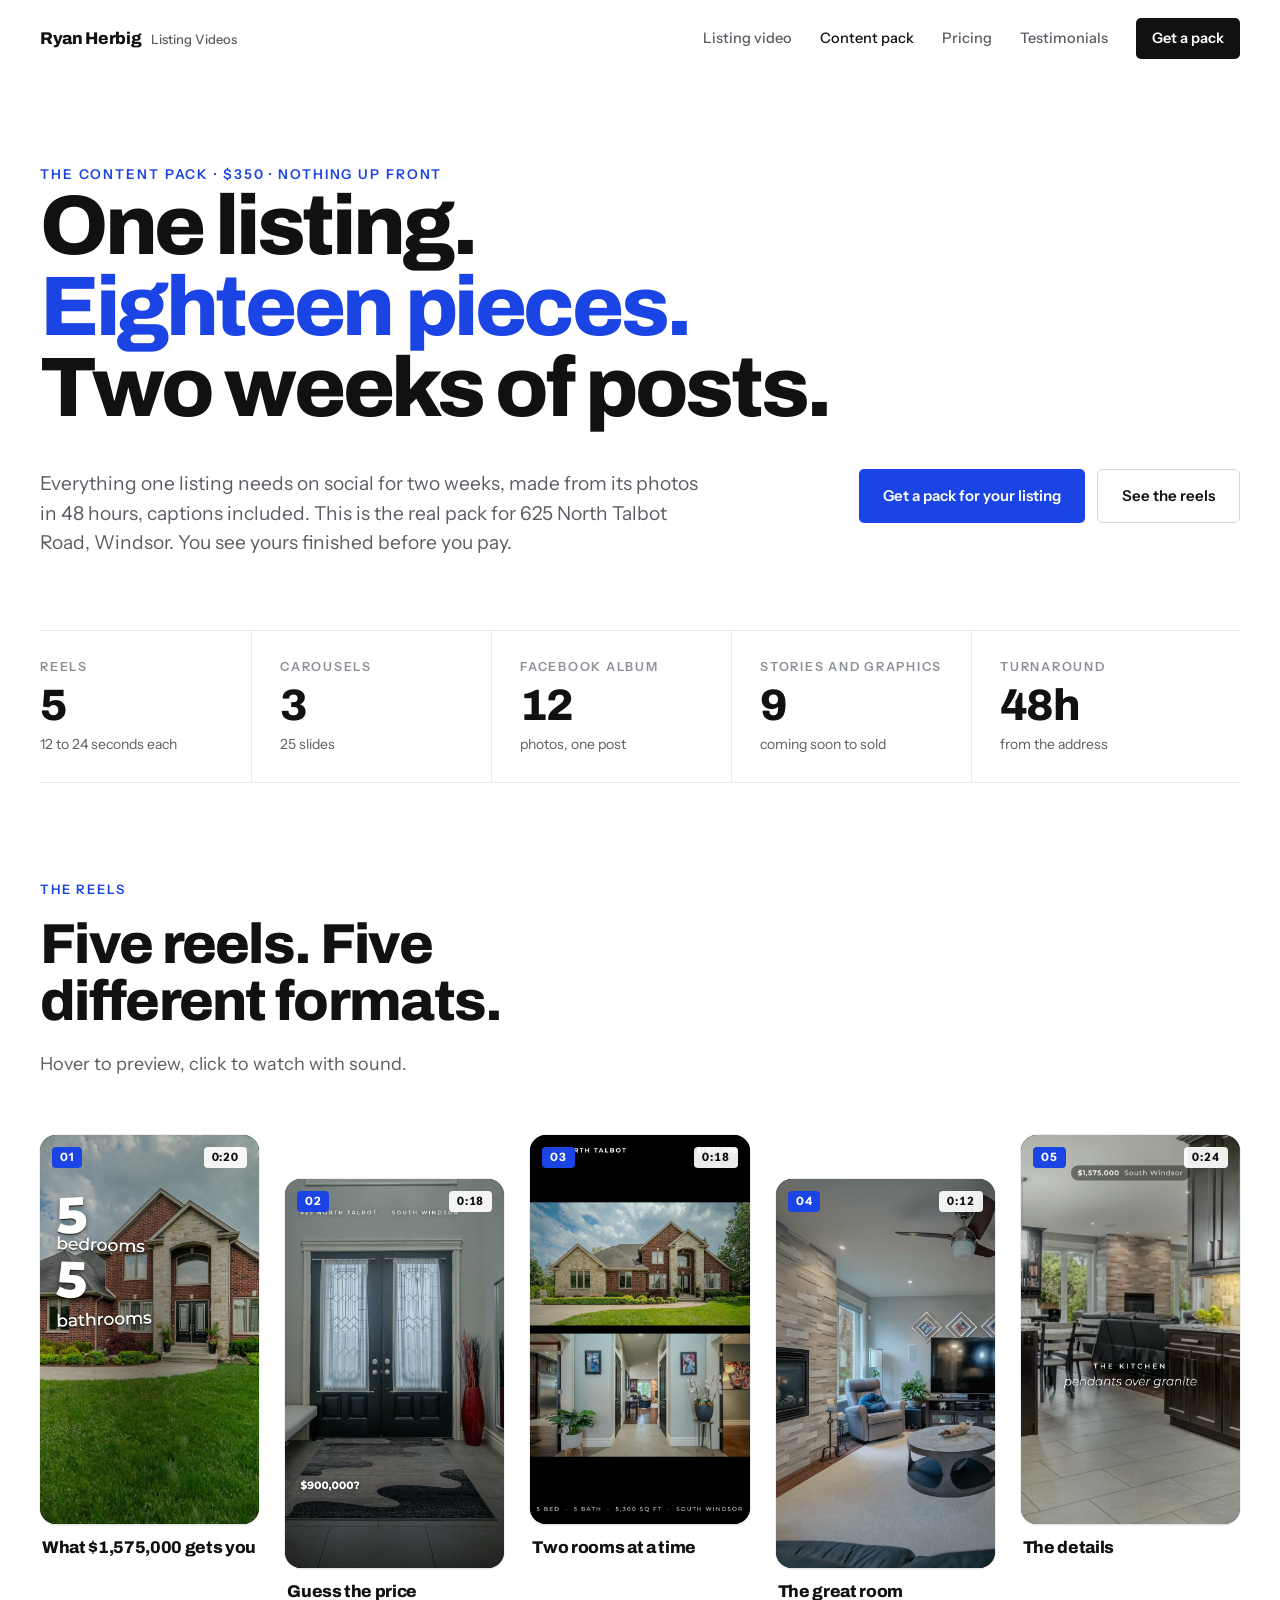
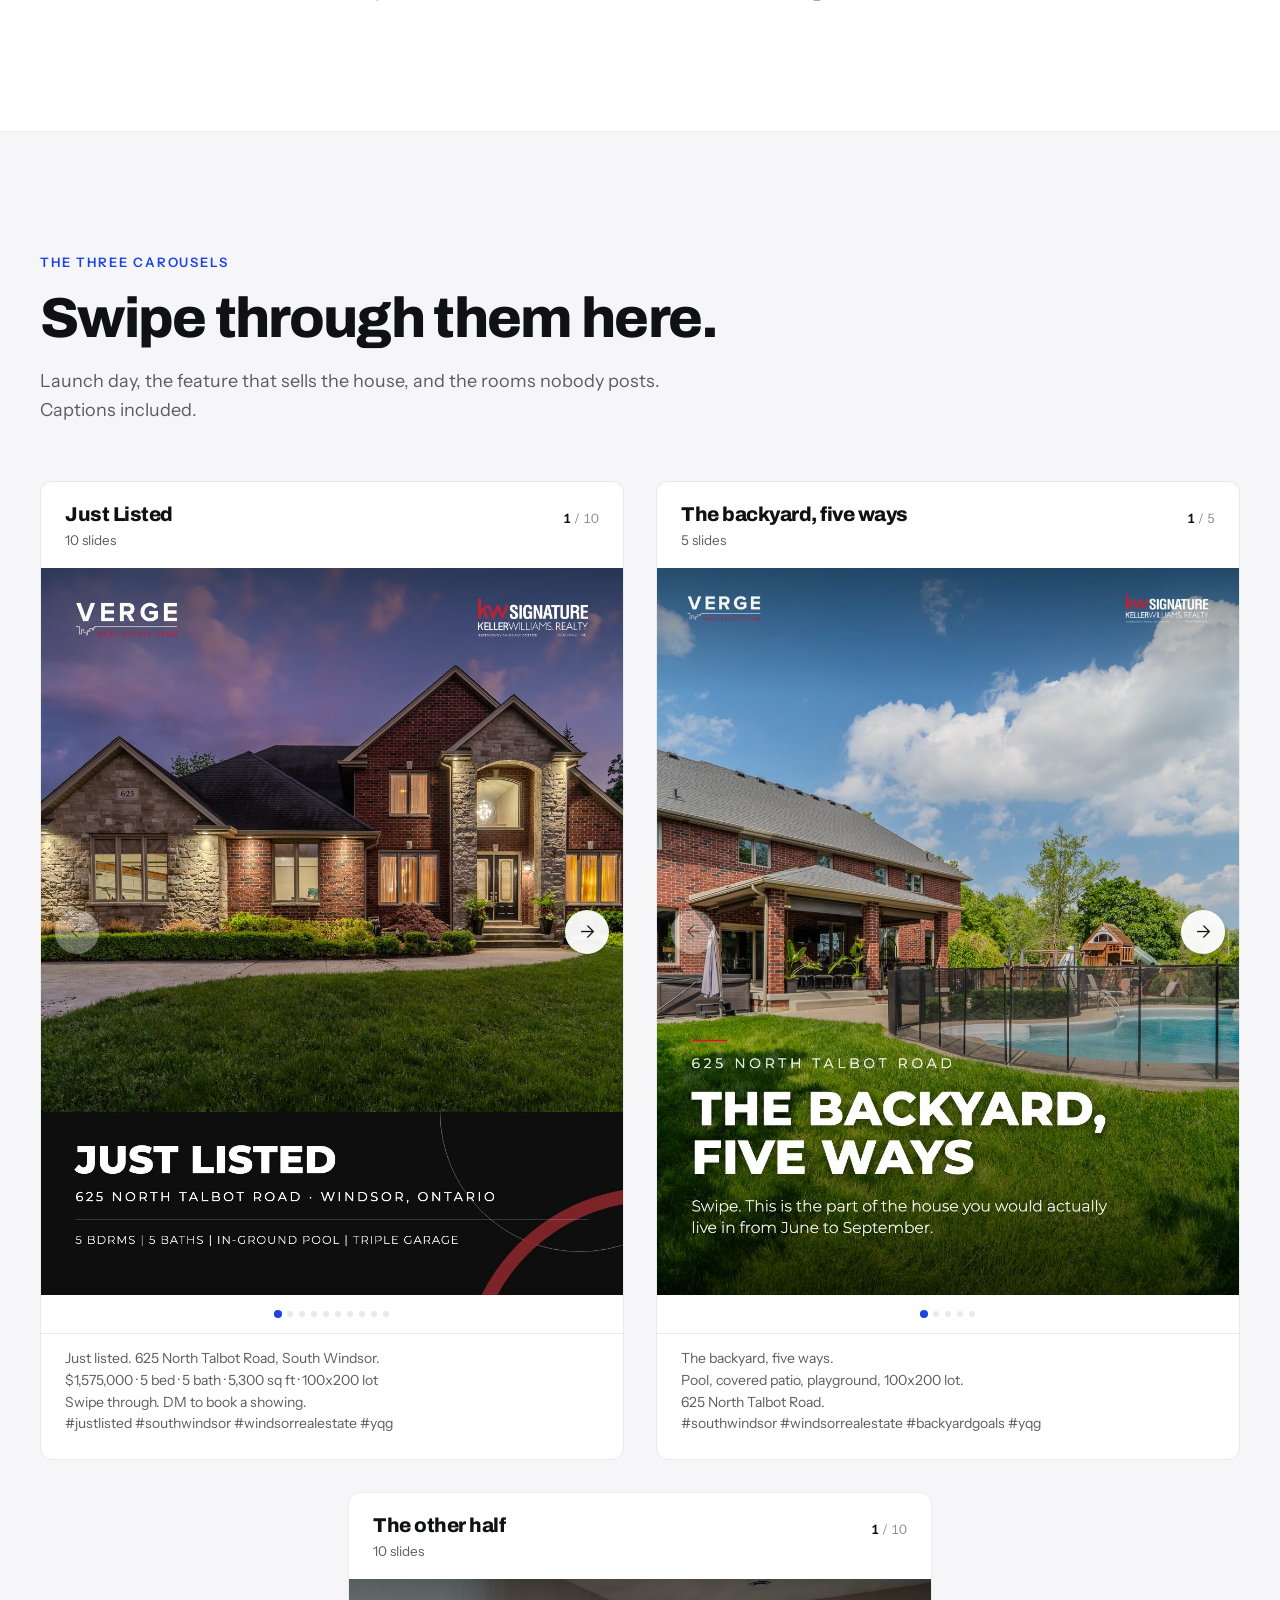
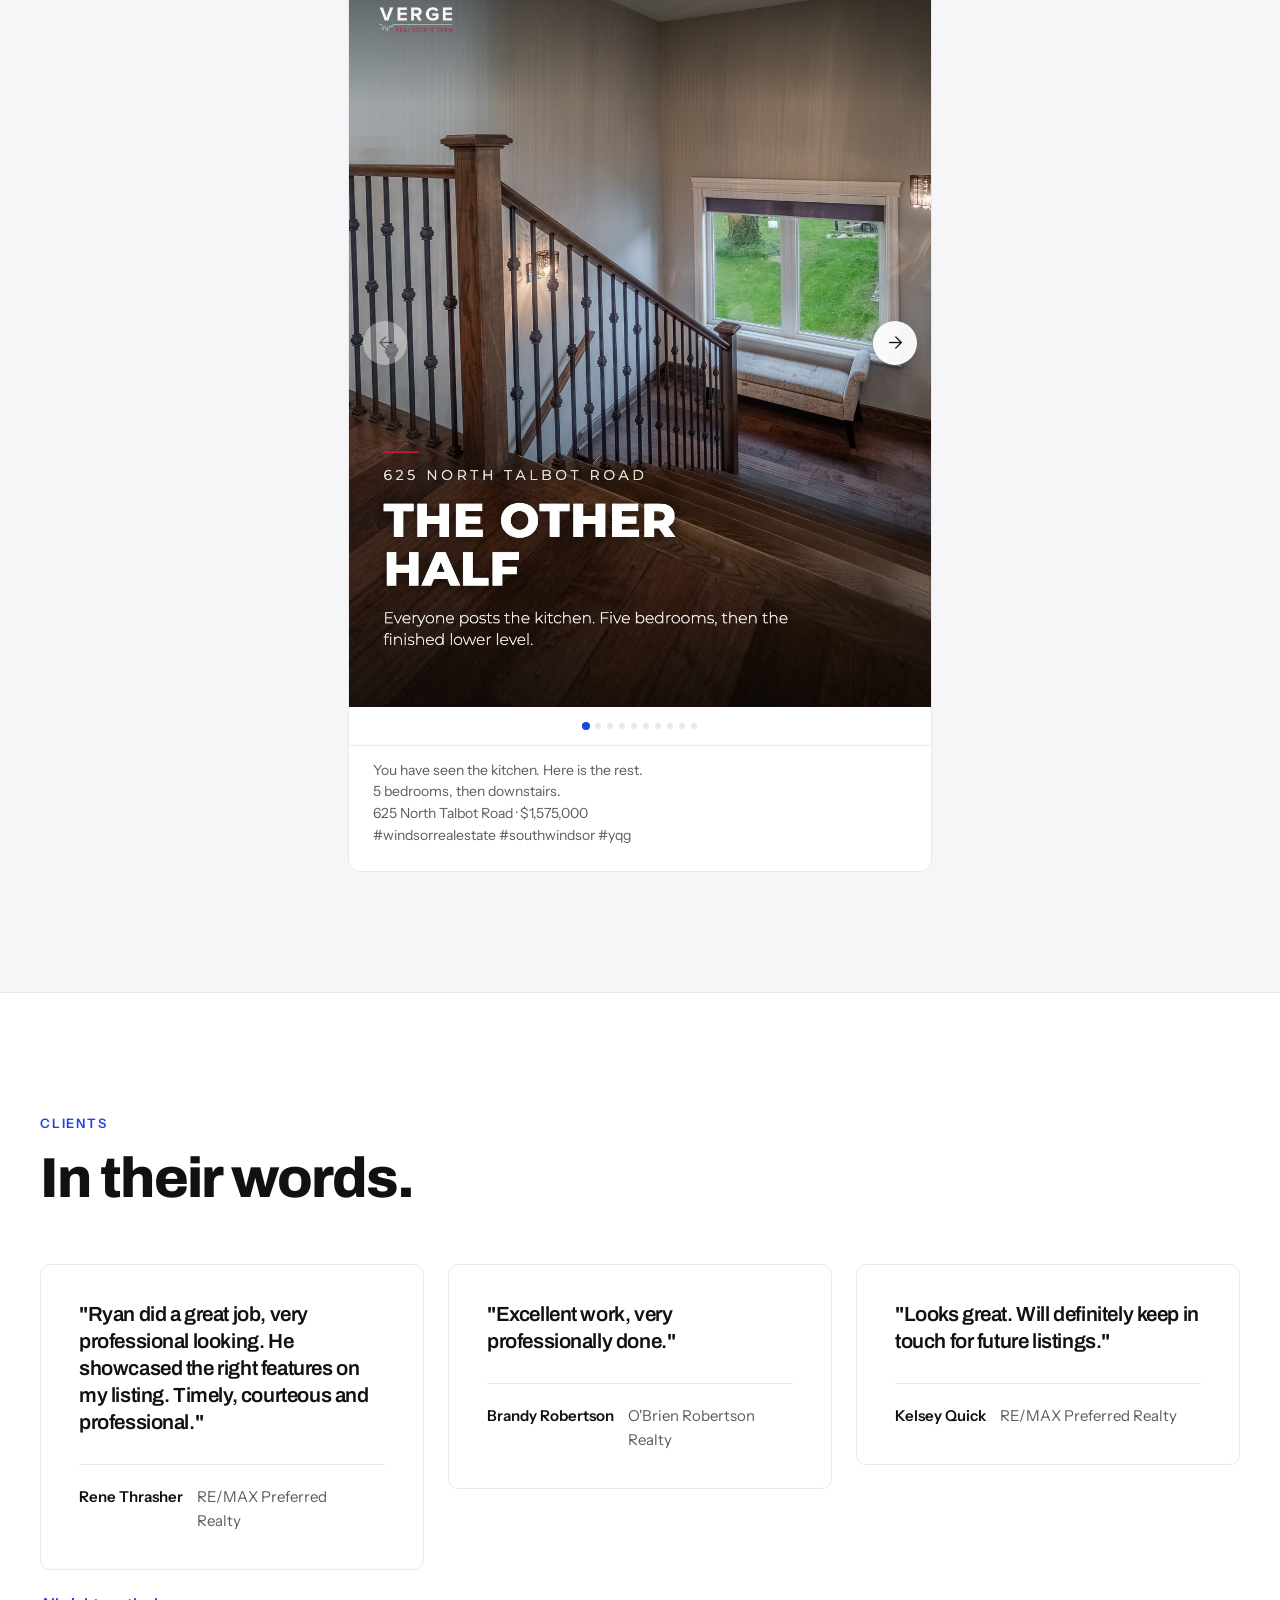
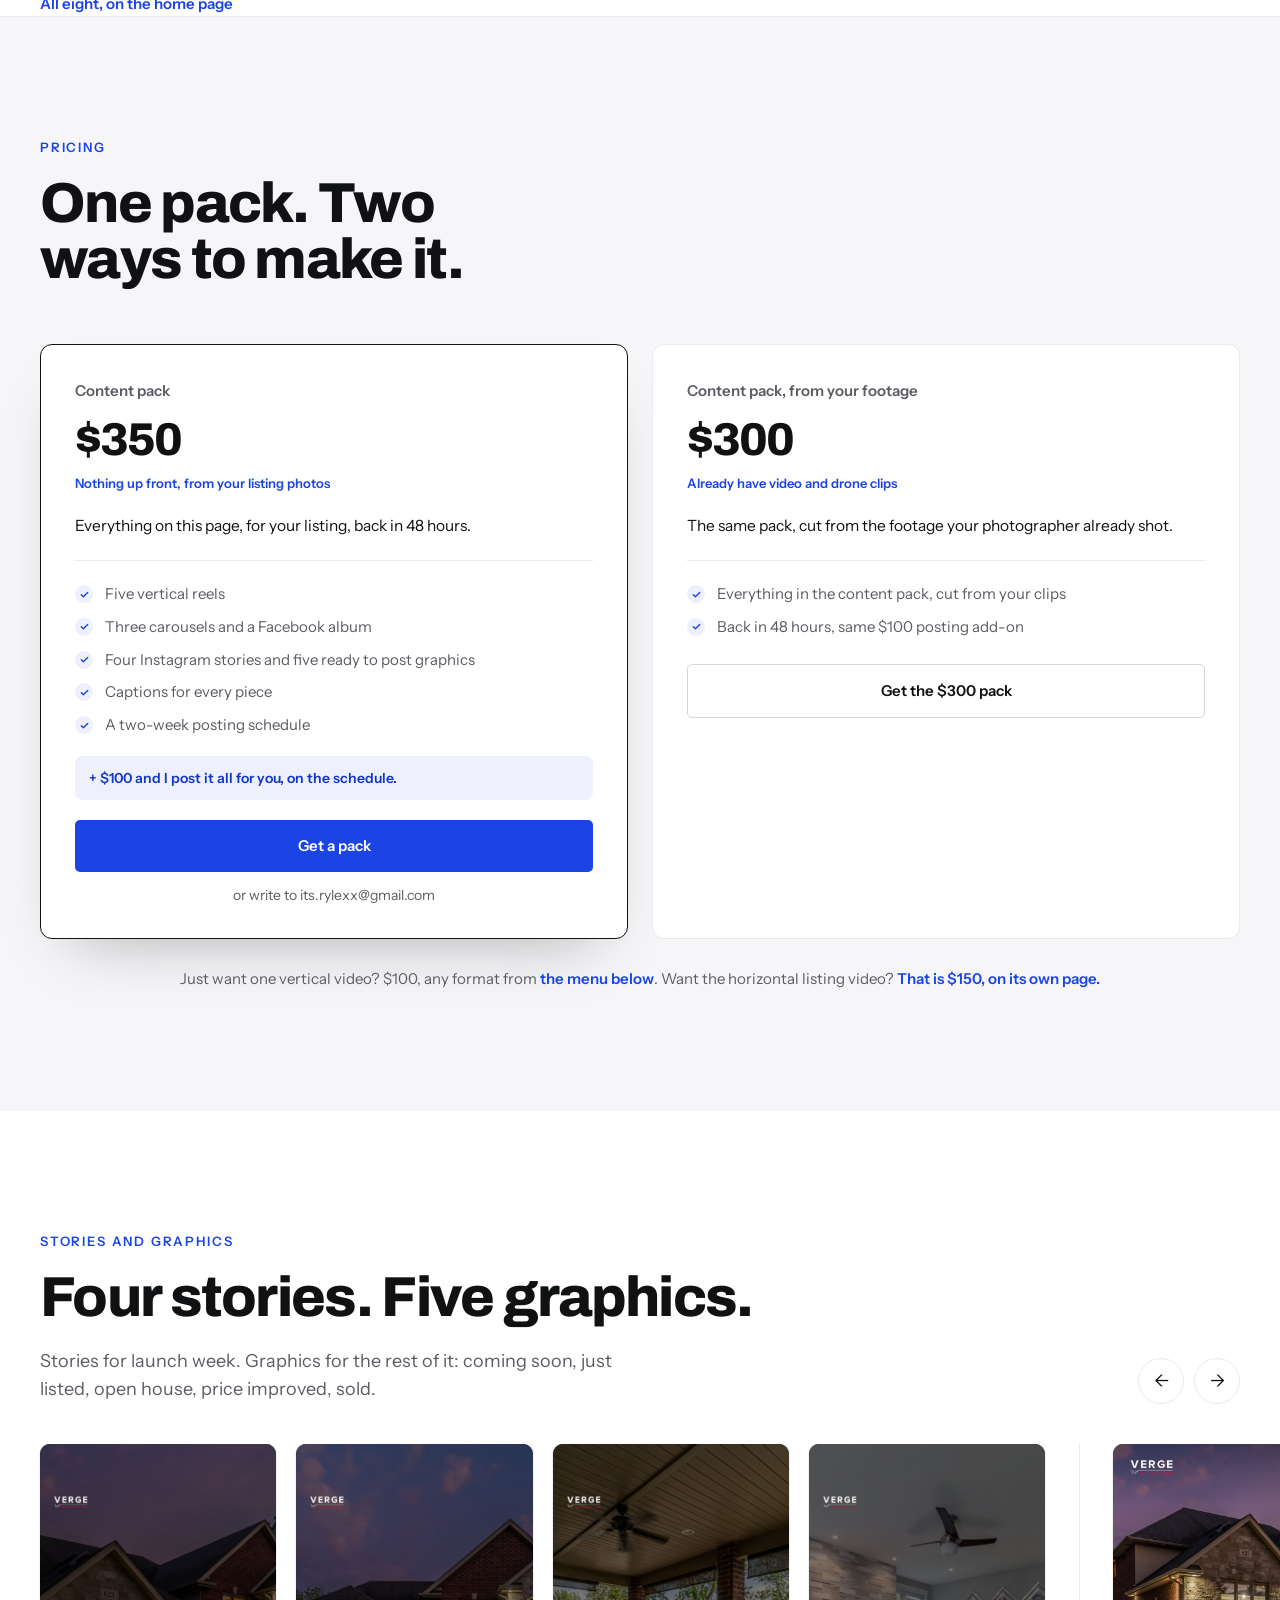
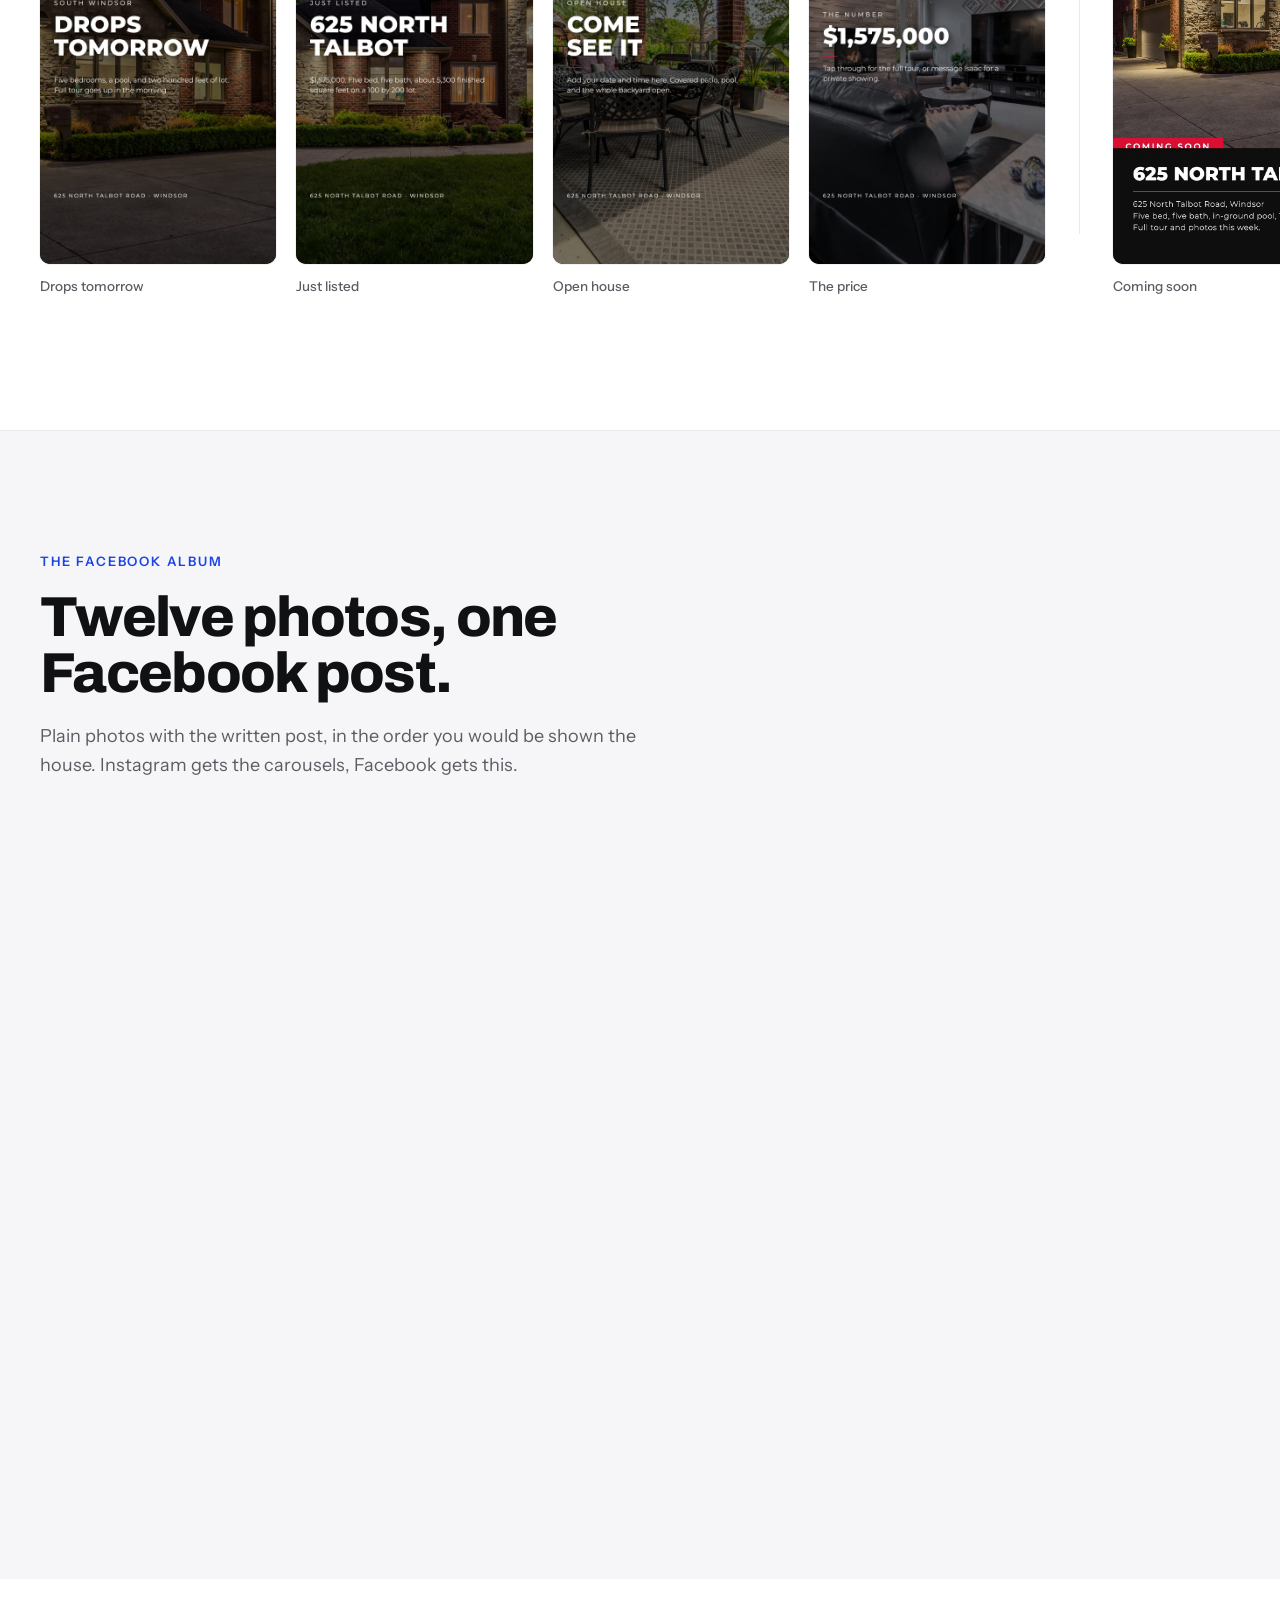
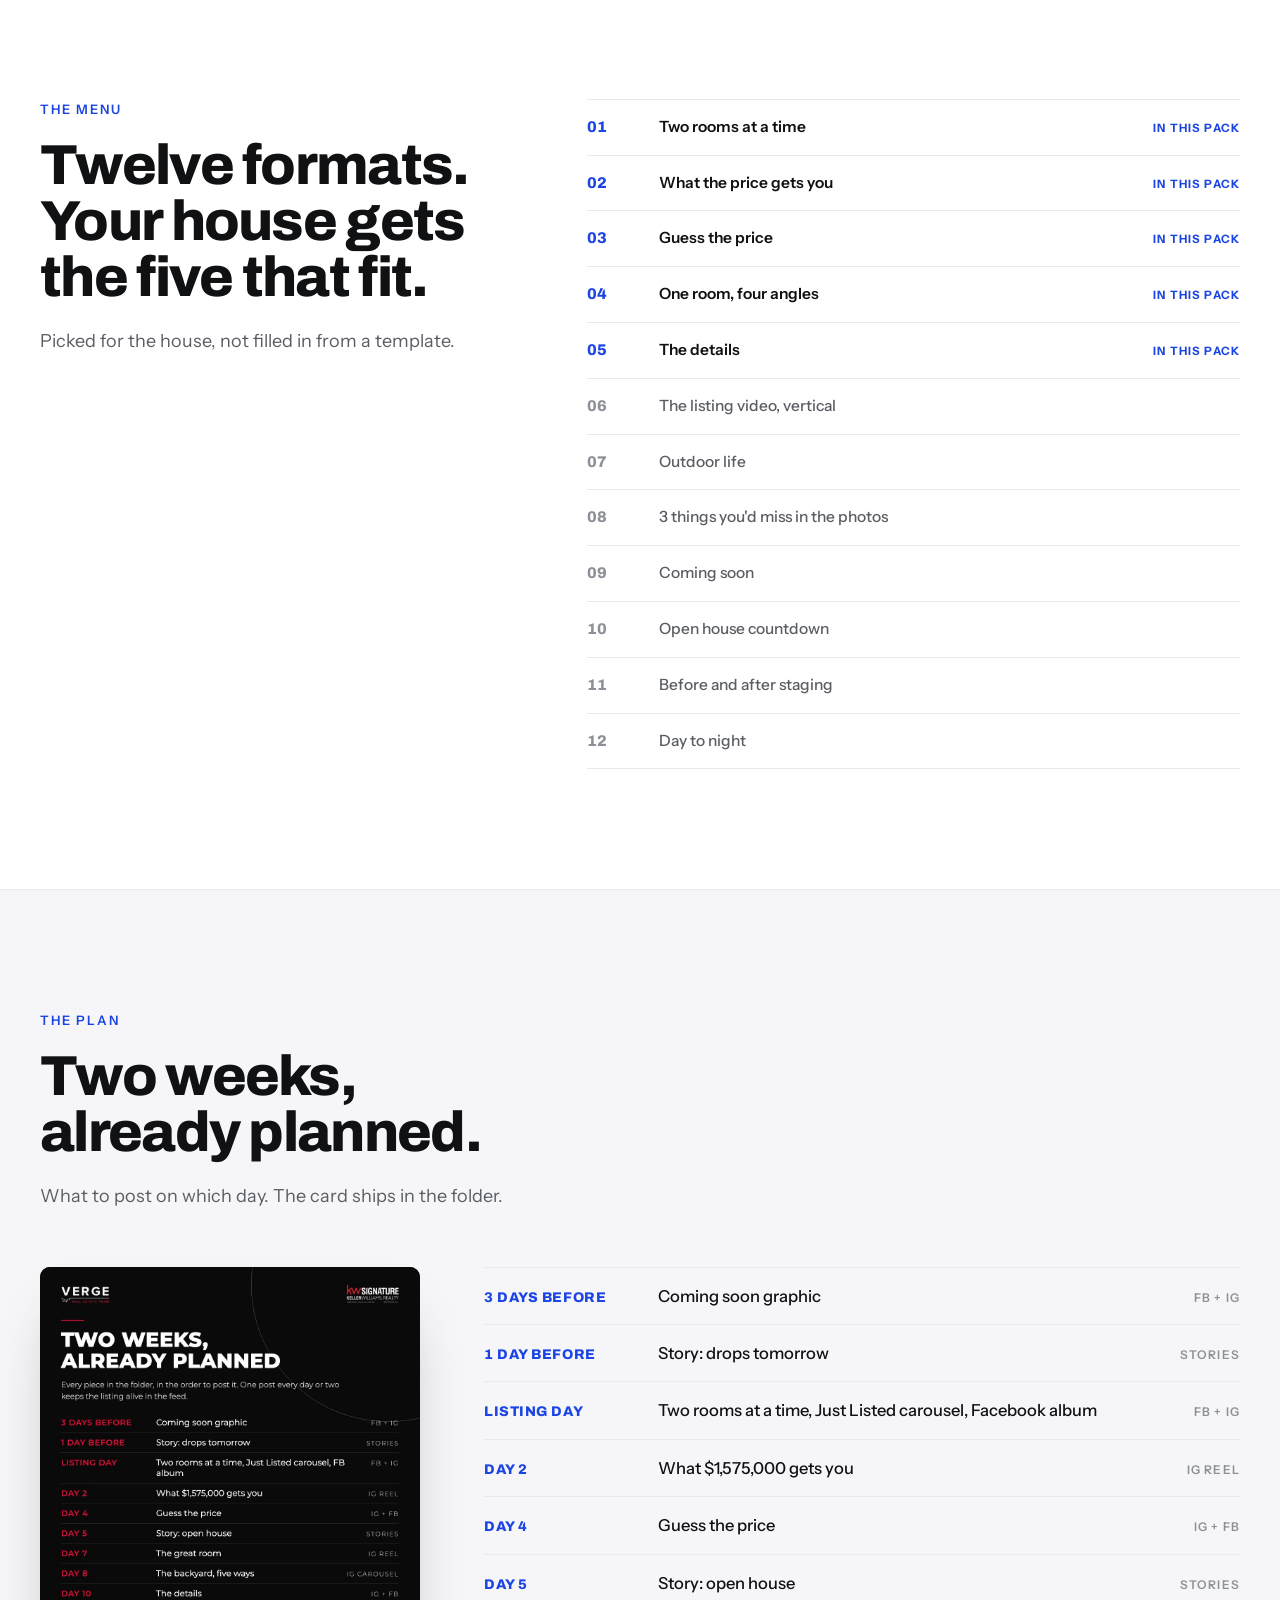
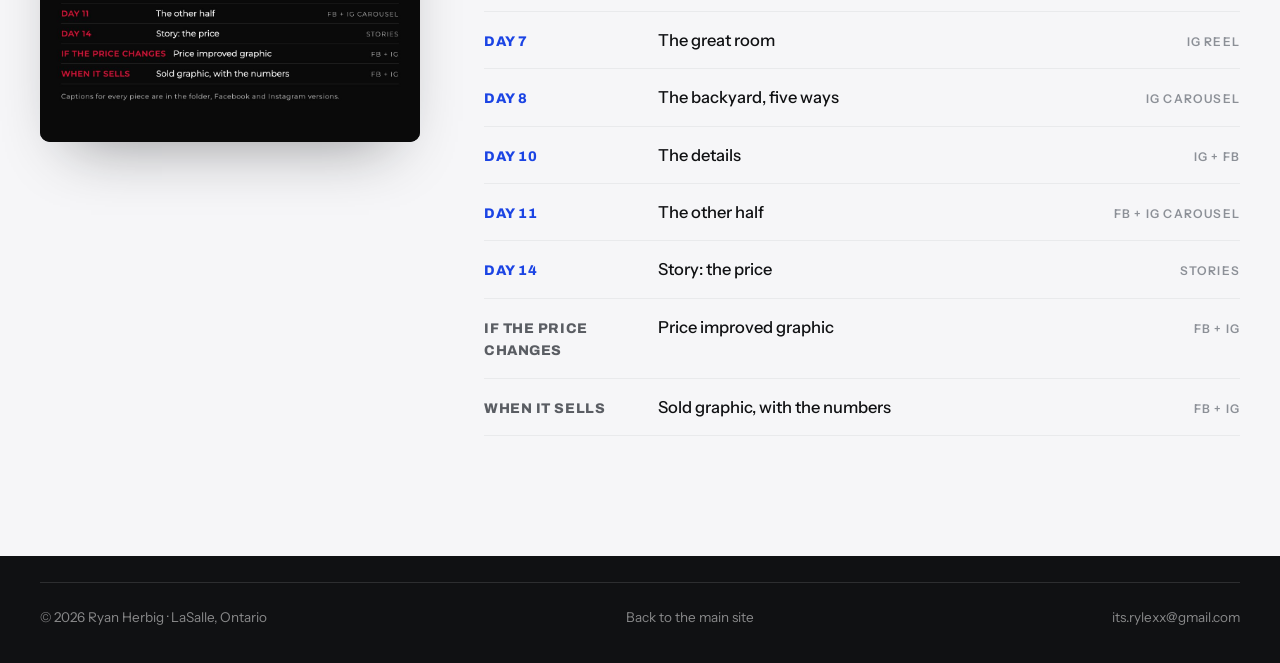
==== pack/index.html @ 3c4b3f6d "site: conversion and clarity pass from three reviews; 17 videos, 12 realtors Price and risk reversal" ====
<!doctype html>
<html lang="en">
<head>
<meta charset="utf-8">
<meta name="viewport" content="width=device-width, initial-scale=1, viewport-fit=cover">
<meta name="theme-color" content="#FFFFFF">
<title>The Listing Content Pack · Ryan Herbig</title>
<meta name="description" content="One listing, eighteen pieces, two weeks of posts. Five vertical reels, three carousels, a Facebook album, stories, cards, captions and a posting schedule, built from the listing photos in 48 hours.">
<meta property="og:title" content="The Listing Content Pack · Ryan Herbig">
<meta property="og:description" content="One listing, eighteen pieces, two weeks of posts. Built from the listing photos in 48 hours.">
<meta property="og:image" content="https://ryanherbig.ca/pack/assets/album/01_photo84.jpg">
<link rel="preconnect" href="https://fonts.googleapis.com">
<link rel="preconnect" href="https://fonts.gstatic.com" crossorigin>
<link href="https://fonts.googleapis.com/css2?family=Archivo:wght@600;700;800&family=Instrument+Sans:wght@400;500;600&display=swap" rel="stylesheet">
<link rel="stylesheet" href="../styles.css">
<link rel="stylesheet" href="pack.css">
<link rel="icon" href="data:image/svg+xml,<svg xmlns='http://www.w3.org/2000/svg' viewBox='0 0 100 100'><rect width='100' height='100' rx='18' fill='%231B44E4'/><text x='50' y='70' font-size='58' font-weight='800' text-anchor='middle' fill='white' font-family='Arial'>R</text></svg>">
</head>
<body class="pack-page">

<header class="topbar" id="topbar">
  <a class="brand" href="../">Ryan Herbig<span class="brand-sub">Listing Videos</span></a>
  <nav class="topnav">
    <a href="../video/">Listing video</a>
    <a href="./" aria-current="page">Content pack</a>
    <a class="nav-pricing" href="#pricing">Pricing</a>
    <a href="../#clients">Testimonials</a>
    <a class="nav-cta" href="mailto:its.rylexx@gmail.com?subject=Content%20pack&amp;body=Address%3A%0A%0AMLS%20link%20(if%20you%20have%20one)%3A%0A%0AName%20and%20brokerage%3A%0A">Get a pack</a>
  </nav>
</header>

<main id="top">

<!-- ============================ HERO ============================ -->
<section class="hero pack-hero">
  <div class="container">
    <p class="kicker mask"><span>The content pack &middot; $350 &middot; nothing up front</span></p>
    <h1 class="hero-title">
      <span class="mask"><span>One listing.</span></span>
      <span class="mask"><span><em>Eighteen pieces.</em></span></span>
      <span class="mask"><span>Two weeks of posts.</span></span>
    </h1>
    <div class="hero-row">
      <p class="hero-sub fade">Everything one listing needs on social for two weeks, made from its photos in 48 hours,
      captions included. This is the real pack for 625 North Talbot Road, Windsor. You see yours finished before you pay.</p>
      <div class="hero-actions fade">
        <a class="btn btn-primary" href="mailto:its.rylexx@gmail.com?subject=Content%20pack&amp;body=Address%3A%0A%0AMLS%20link%20(if%20you%20have%20one)%3A%0A%0AName%20and%20brokerage%3A%0A">Get a pack for your listing</a>
        <a class="btn btn-ghost" href="#reels">See the reels</a>
      </div>
    </div>
    <dl class="stats fade">
      <div><dt>Reels</dt><dd><span data-count="5">0</span></dd><span class="stat-sub">12 to 24 seconds each</span></div>
      <div><dt>Carousels</dt><dd><span data-count="3">0</span></dd><span class="stat-sub">25 slides</span></div>
      <div><dt>Facebook album</dt><dd><span data-count="12">0</span></dd><span class="stat-sub">photos, one post</span></div>
      <div><dt>Stories and graphics</dt><dd><span data-count="9">0</span></dd><span class="stat-sub">coming soon to sold</span></div>
      <div><dt>Turnaround</dt><dd>48h</dd><span class="stat-sub">from the address</span></div>
    </dl>
  </div>
</section>

<!-- ============================ REELS ============================ -->
<section class="section reels" id="reels">
  <div class="container">
    <div class="sec-head reveal">
      <p class="eyebrow">The reels</p>
      <h2>Five reels. Five different formats.</h2>
      <p class="sec-sub"><span class="hint-hover">Hover to preview, click to watch with sound.</span><span class="hint-touch">Tap one to watch with sound.</span></p>
    </div>
    <div class="phones">
      <article class="phone reveal" style="--d:0.00s" data-video="assets/reels/V5.mp4" data-portrait="1" data-title="What $1,575,000 gets you" tabindex="0" role="button" aria-label="Play What $1,575,000 gets you">
        <div class="phone-screen">
          <img src="assets/posters/V5.jpg" alt="" width="720" height="1280" loading="lazy">
          <video muted playsinline loop preload="none" data-src="assets/reels/V5_540.mp4"></video>
          <span class="phone-key">01</span>
          <span class="phone-dur">0:20</span>
        </div>
        <div class="phone-meta">
          <h3>What $1,575,000 gets you</h3>
        </div>
      </article>
      <article class="phone reveal" style="--d:0.07s" data-video="assets/reels/V4.mp4" data-portrait="1" data-title="Guess the price" tabindex="0" role="button" aria-label="Play Guess the price">
        <div class="phone-screen">
          <img src="assets/posters/V4.jpg" alt="" width="720" height="1280" loading="lazy">
          <video muted playsinline loop preload="none" data-src="assets/reels/V4_540.mp4"></video>
          <span class="phone-key">02</span>
          <span class="phone-dur">0:18</span>
        </div>
        <div class="phone-meta">
          <h3>Guess the price</h3>
        </div>
      </article>
      <article class="phone reveal" style="--d:0.14s" data-video="assets/reels/V2.mp4" data-portrait="1" data-title="Two rooms at a time" tabindex="0" role="button" aria-label="Play Two rooms at a time">
        <div class="phone-screen">
          <img src="assets/posters/V2.jpg" alt="" width="720" height="1280" loading="lazy">
          <video muted playsinline loop preload="none" data-src="assets/reels/V2_540.mp4"></video>
          <span class="phone-key">03</span>
          <span class="phone-dur">0:18</span>
        </div>
        <div class="phone-meta">
          <h3>Two rooms at a time</h3>
        </div>
      </article>
      <article class="phone reveal" style="--d:0.21s" data-video="assets/reels/V3.mp4" data-portrait="1" data-title="The great room" tabindex="0" role="button" aria-label="Play The great room">
        <div class="phone-screen">
          <img src="assets/posters/V3.jpg" alt="" width="720" height="1280" loading="lazy">
          <video muted playsinline loop preload="none" data-src="assets/reels/V3_540.mp4"></video>
          <span class="phone-key">04</span>
          <span class="phone-dur">0:12</span>
        </div>
        <div class="phone-meta">
          <h3>The great room</h3>
        </div>
      </article>
      <article class="phone reveal" style="--d:0.28s" data-video="assets/reels/V1.mp4" data-portrait="1" data-title="The details" tabindex="0" role="button" aria-label="Play The details">
        <div class="phone-screen">
          <img src="assets/posters/V1.jpg" alt="" width="720" height="1280" loading="lazy">
          <video muted playsinline loop preload="none" data-src="assets/reels/V1_540.mp4"></video>
          <span class="phone-key">05</span>
          <span class="phone-dur">0:24</span>
        </div>
        <div class="phone-meta">
          <h3>The details</h3>
        </div>
      </article>
    </div>
  </div>
</section>

<!-- ============================ CAROUSELS ============================ -->
<section class="section carousels" id="carousels">
  <div class="container">
    <div class="sec-head reveal">
      <p class="eyebrow">The three carousels</p>
      <h2>Swipe through them here.</h2>
      <p class="sec-sub">Launch day, the feature that sells the house, and the rooms nobody posts. Captions included.</p>
    </div>
    <div class="posts reveal">
      <article class="post" id="c1">
        <div class="post-head">
          <div><h3>Just Listed</h3><p>10 slides</p></div>
          <span class="post-count"><b>1</b> / 10</span>
        </div>
        <div class="post-stage">
          <ul class="slides"><li class="slide" data-full="assets/c1/01_cover.jpg" data-title="Just Listed · Cover"><img src="assets/c1/01_cover.jpg" alt="Cover" width="1080" height="1350" loading="lazy" draggable="false"></li><li class="slide" data-full="assets/c1/02_numbers.jpg" data-title="Just Listed · The numbers"><img src="assets/c1/02_numbers.jpg" alt="The numbers" width="1080" height="1350" loading="lazy" draggable="false"></li><li class="slide" data-full="assets/c1/03_great_room.jpg" data-title="Just Listed · Great room"><img src="assets/c1/03_great_room.jpg" alt="Great room" width="1080" height="1350" loading="lazy" draggable="false"></li><li class="slide" data-full="assets/c1/04_kitchen.jpg" data-title="Just Listed · Kitchen"><img src="assets/c1/04_kitchen.jpg" alt="Kitchen" width="1080" height="1350" loading="lazy" draggable="false"></li><li class="slide" data-full="assets/c1/05_primary_suite.jpg" data-title="Just Listed · Primary suite"><img src="assets/c1/05_primary_suite.jpg" alt="Primary suite" width="1080" height="1350" loading="lazy" draggable="false"></li><li class="slide" data-full="assets/c1/06_ensuite.jpg" data-title="Just Listed · Ensuite"><img src="assets/c1/06_ensuite.jpg" alt="Ensuite" width="1080" height="1350" loading="lazy" draggable="false"></li><li class="slide" data-full="assets/c1/07_lower_level.jpg" data-title="Just Listed · Lower level"><img src="assets/c1/07_lower_level.jpg" alt="Lower level" width="1080" height="1350" loading="lazy" draggable="false"></li><li class="slide" data-full="assets/c1/08_covered_patio.jpg" data-title="Just Listed · Covered patio"><img src="assets/c1/08_covered_patio.jpg" alt="Covered patio" width="1080" height="1350" loading="lazy" draggable="false"></li><li class="slide" data-full="assets/c1/09_the_backyard.jpg" data-title="Just Listed · The backyard"><img src="assets/c1/09_the_backyard.jpg" alt="The backyard" width="1080" height="1350" loading="lazy" draggable="false"></li><li class="slide" data-full="assets/c1/10_cta.jpg" data-title="Just Listed · Contact"><img src="assets/c1/10_cta.jpg" alt="Contact" width="1080" height="1350" loading="lazy" draggable="false"></li></ul>
          <button class="slide-btn slide-prev" type="button" aria-label="Previous slide">&#8592;</button>
          <button class="slide-btn slide-next" type="button" aria-label="Next slide">&#8594;</button>
        </div>
        <div class="post-dots"><button type="button" aria-label="Slide 1" class=is-on></button><button type="button" aria-label="Slide 2"></button><button type="button" aria-label="Slide 3"></button><button type="button" aria-label="Slide 4"></button><button type="button" aria-label="Slide 5"></button><button type="button" aria-label="Slide 6"></button><button type="button" aria-label="Slide 7"></button><button type="button" aria-label="Slide 8"></button><button type="button" aria-label="Slide 9"></button><button type="button" aria-label="Slide 10"></button></div>
        <p class="post-cap">Just listed. 625 North Talbot Road, South Windsor.<br>$1,575,000 · 5 bed · 5 bath · 5,300 sq ft · 100x200 lot<br>Swipe through. DM to book a showing.<br>#justlisted #southwindsor #windsorrealestate #yqg</p>
      </article>
      <article class="post" id="c2">
        <div class="post-head">
          <div><h3>The backyard, five ways</h3><p>5 slides</p></div>
          <span class="post-count"><b>1</b> / 5</span>
        </div>
        <div class="post-stage">
          <ul class="slides"><li class="slide" data-full="assets/c2/01_cover.jpg" data-title="The backyard, five ways · Cover"><img src="assets/c2/01_cover.jpg" alt="Cover" width="1080" height="1350" loading="lazy" draggable="false"></li><li class="slide" data-full="assets/c2/02_the_water.jpg" data-title="The backyard, five ways · The water"><img src="assets/c2/02_the_water.jpg" alt="The water" width="1080" height="1350" loading="lazy" draggable="false"></li><li class="slide" data-full="assets/c2/03_where_you_sit.jpg" data-title="The backyard, five ways · Where you sit"><img src="assets/c2/03_where_you_sit.jpg" alt="Where you sit" width="1080" height="1350" loading="lazy" draggable="false"></li><li class="slide" data-full="assets/c2/04_the_family_end.jpg" data-title="The backyard, five ways · The family end"><img src="assets/c2/04_the_family_end.jpg" alt="The family end" width="1080" height="1350" loading="lazy" draggable="false"></li><li class="slide" data-full="assets/c2/05_from_above.jpg" data-title="The backyard, five ways · From above"><img src="assets/c2/05_from_above.jpg" alt="From above" width="1080" height="1350" loading="lazy" draggable="false"></li></ul>
          <button class="slide-btn slide-prev" type="button" aria-label="Previous slide">&#8592;</button>
          <button class="slide-btn slide-next" type="button" aria-label="Next slide">&#8594;</button>
        </div>
        <div class="post-dots"><button type="button" aria-label="Slide 1" class=is-on></button><button type="button" aria-label="Slide 2"></button><button type="button" aria-label="Slide 3"></button><button type="button" aria-label="Slide 4"></button><button type="button" aria-label="Slide 5"></button></div>
        <p class="post-cap">The backyard, five ways.<br>Pool, covered patio, playground, 100x200 lot.<br>625 North Talbot Road.<br>#southwindsor #windsorrealestate #backyardgoals #yqg</p>
      </article>
      <article class="post" id="c3">
        <div class="post-head">
          <div><h3>The other half</h3><p>10 slides</p></div>
          <span class="post-count"><b>1</b> / 10</span>
        </div>
        <div class="post-stage">
          <ul class="slides"><li class="slide" data-full="assets/c3/01_cover.jpg" data-title="The other half · Cover"><img src="assets/c3/01_cover.jpg" alt="Cover" width="1080" height="1350" loading="lazy" draggable="false"></li><li class="slide" data-full="assets/c3/02_bedroom_1.jpg" data-title="The other half · Bedroom 1 of 5"><img src="assets/c3/02_bedroom_1.jpg" alt="Bedroom 1 of 5" width="1080" height="1350" loading="lazy" draggable="false"></li><li class="slide" data-full="assets/c3/03_bedroom_2.jpg" data-title="The other half · Bedroom 2 of 5"><img src="assets/c3/03_bedroom_2.jpg" alt="Bedroom 2 of 5" width="1080" height="1350" loading="lazy" draggable="false"></li><li class="slide" data-full="assets/c3/04_bedroom_3.jpg" data-title="The other half · Bedroom 3 of 5"><img src="assets/c3/04_bedroom_3.jpg" alt="Bedroom 3 of 5" width="1080" height="1350" loading="lazy" draggable="false"></li><li class="slide" data-full="assets/c3/05_bedroom_4.jpg" data-title="The other half · Bedroom 4 of 5"><img src="assets/c3/05_bedroom_4.jpg" alt="Bedroom 4 of 5" width="1080" height="1350" loading="lazy" draggable="false"></li><li class="slide" data-full="assets/c3/06_bedroom_5.jpg" data-title="The other half · Bedroom 5 of 5"><img src="assets/c3/06_bedroom_5.jpg" alt="Bedroom 5 of 5" width="1080" height="1350" loading="lazy" draggable="false"></li><li class="slide" data-full="assets/c3/07_then_downstairs.jpg" data-title="The other half · Then downstairs"><img src="assets/c3/07_then_downstairs.jpg" alt="Then downstairs" width="1080" height="1350" loading="lazy" draggable="false"></li><li class="slide" data-full="assets/c3/08_rec_room.jpg" data-title="The other half · Rec room"><img src="assets/c3/08_rec_room.jpg" alt="Rec room" width="1080" height="1350" loading="lazy" draggable="false"></li><li class="slide" data-full="assets/c3/09_games_room.jpg" data-title="The other half · Games room"><img src="assets/c3/09_games_room.jpg" alt="Games room" width="1080" height="1350" loading="lazy" draggable="false"></li><li class="slide" data-full="assets/c3/10_home_gym.jpg" data-title="The other half · Home gym"><img src="assets/c3/10_home_gym.jpg" alt="Home gym" width="1080" height="1350" loading="lazy" draggable="false"></li></ul>
          <button class="slide-btn slide-prev" type="button" aria-label="Previous slide">&#8592;</button>
          <button class="slide-btn slide-next" type="button" aria-label="Next slide">&#8594;</button>
        </div>
        <div class="post-dots"><button type="button" aria-label="Slide 1" class=is-on></button><button type="button" aria-label="Slide 2"></button><button type="button" aria-label="Slide 3"></button><button type="button" aria-label="Slide 4"></button><button type="button" aria-label="Slide 5"></button><button type="button" aria-label="Slide 6"></button><button type="button" aria-label="Slide 7"></button><button type="button" aria-label="Slide 8"></button><button type="button" aria-label="Slide 9"></button><button type="button" aria-label="Slide 10"></button></div>
        <p class="post-cap">You have seen the kitchen. Here is the rest.<br>5 bedrooms, then downstairs.<br>625 North Talbot Road · $1,575,000<br>#windsorrealestate #southwindsor #yqg</p>
      </article>
    </div>
  </div>
</section>


<!-- ============================ THREE QUOTES ============================ -->
<section class="section clients clients-mini" id="clients">
  <div class="container">
    <div class="sec-head reveal">
      <p class="eyebrow">Clients</p>
      <h2>In their words.</h2>
    </div>
    <div class="quotes quotes-3">
      <blockquote class="quote reveal q-s">
        <p>"Ryan did a great job, very professional looking. He showcased the right features on my listing.
        Timely, courteous and professional."</p>
        <footer><span class="q-name">Rene Thrasher</span><span class="q-brok">RE/MAX Preferred Realty</span></footer>
      </blockquote>
      <blockquote class="quote reveal q-xs">
        <p>"Excellent work, very professionally done."</p>
        <footer><span class="q-name">Brandy Robertson</span><span class="q-brok">O'Brien Robertson Realty</span></footer>
      </blockquote>
      <blockquote class="quote reveal q-xs">
        <p>"Looks great. Will definitely keep in touch for future listings."</p>
        <footer><span class="q-name">Kelsey Quick</span><span class="q-brok">RE/MAX Preferred Realty</span></footer>
      </blockquote>
    </div>
    <p class="quotes-link reveal"><a href="../#clients">All eight, on the home page</a></p>
  </div>
</section>

<!-- ============================ PRICING ============================ -->
<section class="section pricing" id="pricing">
  <div class="container">
    <div class="sec-head reveal">
      <p class="eyebrow">Pricing</p>
      <h2>One pack. Two ways to make it.</h2>
    </div>
    <div class="plans plans-2">
      <article class="plan is-featured reveal">
        <p class="plan-name">Content pack</p>
        <p class="plan-price">$350</p>
        <p class="plan-terms">Nothing up front, from your listing photos</p>
        <p class="plan-desc">Everything on this page, for your listing, back in 48 hours.</p>
        <ul class="plan-list">
          <li>Five vertical reels</li>
          <li>Three carousels and a Facebook album</li>
          <li>Four Instagram stories and five ready to post graphics</li>
          <li>Captions for every piece</li>
          <li>A two-week posting schedule</li>
        </ul>
        <p class="plan-addon">+ $100 and I post it all for you, on the schedule.</p>
        <a class="btn btn-primary" href="mailto:its.rylexx@gmail.com?subject=Content%20pack&amp;body=Address%3A%0A%0AMLS%20link%20(if%20you%20have%20one)%3A%0A%0AName%20and%20brokerage%3A%0A">Get a pack</a>
        <span class="mail-line">or write to its.rylexx@gmail.com</span>
      </article>
      <article class="plan reveal">
        <p class="plan-name">Content pack, from your footage</p>
        <p class="plan-price">$300</p>
        <p class="plan-terms">Already have video and drone clips</p>
        <p class="plan-desc">The same pack, cut from the footage your photographer already shot.</p>
        <ul class="plan-list">
          <li>Everything in the content pack, cut from your clips</li>
          <li>Back in 48 hours, same $100 posting add-on</li>
        </ul>
        <a class="btn btn-ghost" href="mailto:its.rylexx@gmail.com?subject=Content%20pack%20from%20my%20footage&amp;body=Address%3A%0A%0ALink%20to%20your%20footage%20(Drive%2C%20Dropbox%2C%20anything)%3A%0A%0AName%20and%20brokerage%3A%0A">Get the $300 pack</a>
      </article>
    </div>
    <p class="plans-note reveal">Just want one vertical video? $100, any format from <a href="#menu">the menu below</a>. Want the horizontal listing video? <a href="../video/">That is $150, on its own page.</a></p>
  </div>
</section>


<!-- ============================ STILLS ============================ -->
<section class="section stills" id="stills">
  <div class="container">
    <div class="sec-head sec-head-split reveal">
      <div>
        <p class="eyebrow">Stories and graphics</p>
        <h2>Four stories. Five graphics.</h2>
        <p class="sec-sub">Stories for launch week. Graphics for the rest of it: coming soon, just listed, open house, price improved, sold.</p>
      </div>
      <div class="car-nav">
        <button class="car-btn" id="railPrev" aria-label="Scroll back">&#8592;</button>
        <button class="car-btn" id="railNext" aria-label="Scroll forward">&#8594;</button>
      </div>
    </div>
  </div>
  <div class="rail-wrap">
    <div class="rail" id="rail"><figure class="still still-tall reveal" style="--d:0.00s" data-full="assets/stories/01_tomorrow.jpg" data-title="Drops tomorrow" tabindex="0" role="button" aria-label="Open Drops tomorrow"><div class="still-media"><img src="assets/stories/01_tomorrow.jpg" alt="" width="1080" height="1920" loading="lazy"></div><figcaption>Drops tomorrow</figcaption></figure><figure class="still still-tall reveal" style="--d:0.05s" data-full="assets/stories/02_just_listed.jpg" data-title="Just listed" tabindex="0" role="button" aria-label="Open Just listed"><div class="still-media"><img src="assets/stories/02_just_listed.jpg" alt="" width="1080" height="1920" loading="lazy"></div><figcaption>Just listed</figcaption></figure><figure class="still still-tall reveal" style="--d:0.10s" data-full="assets/stories/03_open_house.jpg" data-title="Open house" tabindex="0" role="button" aria-label="Open Open house"><div class="still-media"><img src="assets/stories/03_open_house.jpg" alt="" width="1080" height="1920" loading="lazy"></div><figcaption>Open house</figcaption></figure><figure class="still still-tall reveal" style="--d:0.15s" data-full="assets/stories/04_price.jpg" data-title="The price" tabindex="0" role="button" aria-label="Open The price"><div class="still-media"><img src="assets/stories/04_price.jpg" alt="" width="1080" height="1920" loading="lazy"></div><figcaption>The price</figcaption></figure><span class="rail-gap" aria-hidden="true"></span><figure class="still still-wide reveal" style="--d:0.00s" data-full="assets/cards/01_coming_soon.jpg" data-title="Coming soon" tabindex="0" role="button" aria-label="Open Coming soon"><div class="still-media"><img src="assets/cards/01_coming_soon.jpg" alt="" width="1080" height="1350" loading="lazy"></div><figcaption>Coming soon</figcaption></figure><figure class="still still-wide reveal" style="--d:0.05s" data-full="assets/cards/02_just_listed.jpg" data-title="Just listed" tabindex="0" role="button" aria-label="Open Just listed"><div class="still-media"><img src="assets/cards/02_just_listed.jpg" alt="" width="1080" height="1350" loading="lazy"></div><figcaption>Just listed</figcaption></figure><figure class="still still-wide reveal" style="--d:0.10s" data-full="assets/cards/03_open_house.jpg" data-title="Open house" tabindex="0" role="button" aria-label="Open Open house"><div class="still-media"><img src="assets/cards/03_open_house.jpg" alt="" width="1080" height="1350" loading="lazy"></div><figcaption>Open house</figcaption></figure><figure class="still still-wide reveal" style="--d:0.15s" data-full="assets/cards/04_price_improved.jpg" data-title="Price improved" tabindex="0" role="button" aria-label="Open Price improved"><div class="still-media"><img src="assets/cards/04_price_improved.jpg" alt="" width="1080" height="1350" loading="lazy"></div><figcaption>Price improved</figcaption></figure><figure class="still still-wide reveal" style="--d:0.20s" data-full="assets/cards/05_sold.jpg" data-title="Sold, with the numbers" tabindex="0" role="button" aria-label="Open Sold, with the numbers"><div class="still-media"><img src="assets/cards/05_sold.jpg" alt="" width="1080" height="1350" loading="lazy"></div><figcaption>Sold, with the numbers</figcaption></figure>
    </div>
  </div>
</section>

<!-- ============================ ALBUM ============================ -->
<section class="section album" id="album">
  <div class="container">
    <div class="sec-head reveal">
      <p class="eyebrow">The Facebook album</p>
      <h2>Twelve photos, one Facebook post.</h2>
      <p class="sec-sub">Plain photos with the written post, in the order you would be shown the house. Instagram gets the carousels, Facebook gets this.</p>
    </div>
    <div class="shots"><figure class="shot reveal" style="--d:0.00s" data-full="assets/album/01_photo84.jpg" data-title="Photo 1 of 12" tabindex="0" role="button" aria-label="Open photo 1"><div class="shot-media"><img src="assets/album/01_photo84.jpg" alt="" width="1600" height="1067" loading="lazy"><span class="shot-no">01</span></div></figure><figure class="shot reveal" style="--d:0.06s" data-full="assets/album/02_photo63.jpg" data-title="Photo 2 of 12" tabindex="0" role="button" aria-label="Open photo 2"><div class="shot-media"><img src="assets/album/02_photo63.jpg" alt="" width="1600" height="1067" loading="lazy"><span class="shot-no">02</span></div></figure><figure class="shot reveal" style="--d:0.12s" data-full="assets/album/03_photo31.jpg" data-title="Photo 3 of 12" tabindex="0" role="button" aria-label="Open photo 3"><div class="shot-media"><img src="assets/album/03_photo31.jpg" alt="" width="1600" height="1067" loading="lazy"><span class="shot-no">03</span></div></figure><figure class="shot reveal" style="--d:0.18s" data-full="assets/album/04_photo33.jpg" data-title="Photo 4 of 12" tabindex="0" role="button" aria-label="Open photo 4"><div class="shot-media"><img src="assets/album/04_photo33.jpg" alt="" width="1600" height="1067" loading="lazy"><span class="shot-no">04</span></div></figure><figure class="shot reveal" style="--d:0.00s" data-full="assets/album/05_photo44.jpg" data-title="Photo 5 of 12" tabindex="0" role="button" aria-label="Open photo 5"><div class="shot-media"><img src="assets/album/05_photo44.jpg" alt="" width="1600" height="1067" loading="lazy"><span class="shot-no">05</span></div></figure><figure class="shot reveal" style="--d:0.06s" data-full="assets/album/06_photo27.jpg" data-title="Photo 6 of 12" tabindex="0" role="button" aria-label="Open photo 6"><div class="shot-media"><img src="assets/album/06_photo27.jpg" alt="" width="1600" height="1067" loading="lazy"><span class="shot-no">06</span></div></figure><figure class="shot reveal" style="--d:0.12s" data-full="assets/album/07_photo4.jpg" data-title="Photo 7 of 12" tabindex="0" role="button" aria-label="Open photo 7"><div class="shot-media"><img src="assets/album/07_photo4.jpg" alt="" width="1600" height="1067" loading="lazy"><span class="shot-no">07</span></div></figure><figure class="shot reveal" style="--d:0.18s" data-full="assets/album/08_photo8.jpg" data-title="Photo 8 of 12" tabindex="0" role="button" aria-label="Open photo 8"><div class="shot-media"><img src="assets/album/08_photo8.jpg" alt="" width="1600" height="1067" loading="lazy"><span class="shot-no">08</span></div></figure><figure class="shot reveal" style="--d:0.00s" data-full="assets/album/09_photo52.jpg" data-title="Photo 9 of 12" tabindex="0" role="button" aria-label="Open photo 9"><div class="shot-media"><img src="assets/album/09_photo52.jpg" alt="" width="1600" height="1067" loading="lazy"><span class="shot-no">09</span></div></figure><figure class="shot reveal" style="--d:0.06s" data-full="assets/album/10_photo73.jpg" data-title="Photo 10 of 12" tabindex="0" role="button" aria-label="Open photo 10"><div class="shot-media"><img src="assets/album/10_photo73.jpg" alt="" width="1600" height="1067" loading="lazy"><span class="shot-no">10</span></div></figure><figure class="shot reveal" style="--d:0.12s" data-full="assets/album/11_photo69.jpg" data-title="Photo 11 of 12" tabindex="0" role="button" aria-label="Open photo 11"><div class="shot-media"><img src="assets/album/11_photo69.jpg" alt="" width="1600" height="1067" loading="lazy"><span class="shot-no">11</span></div></figure><figure class="shot reveal" style="--d:0.18s" data-full="assets/album/12_photo91.jpg" data-title="Photo 12 of 12" tabindex="0" role="button" aria-label="Open photo 12"><div class="shot-media"><img src="assets/album/12_photo91.jpg" alt="" width="1600" height="1067" loading="lazy"><span class="shot-no">12</span></div></figure>
    </div>
  </div>
</section>

<!-- ============================ MENU ============================ -->
<section class="section menu" id="menu">
  <div class="container menu-grid">
    <div class="sec-head reveal">
      <p class="eyebrow">The menu</p>
      <h2>Twelve formats. Your house gets the five that fit.</h2>
      <p class="sec-sub">Picked for the house, not filled in from a template.</p>
    </div>
    <ul class="menu-list reveal"><li class="menu-row is-on"><span class="menu-key">01</span><span class="menu-name">Two rooms at a time</span><span class="menu-tag">In this pack</span></li><li class="menu-row is-on"><span class="menu-key">02</span><span class="menu-name">What the price gets you</span><span class="menu-tag">In this pack</span></li><li class="menu-row is-on"><span class="menu-key">03</span><span class="menu-name">Guess the price</span><span class="menu-tag">In this pack</span></li><li class="menu-row is-on"><span class="menu-key">04</span><span class="menu-name">One room, four angles</span><span class="menu-tag">In this pack</span></li><li class="menu-row is-on"><span class="menu-key">05</span><span class="menu-name">The details</span><span class="menu-tag">In this pack</span></li><li class="menu-row"><span class="menu-key">06</span><span class="menu-name">The listing video, vertical</span><span class="menu-tag"></span></li><li class="menu-row"><span class="menu-key">07</span><span class="menu-name">Outdoor life</span><span class="menu-tag"></span></li><li class="menu-row"><span class="menu-key">08</span><span class="menu-name">3 things you&#x27;d miss in the photos</span><span class="menu-tag"></span></li><li class="menu-row"><span class="menu-key">09</span><span class="menu-name">Coming soon</span><span class="menu-tag"></span></li><li class="menu-row"><span class="menu-key">10</span><span class="menu-name">Open house countdown</span><span class="menu-tag"></span></li><li class="menu-row"><span class="menu-key">11</span><span class="menu-name">Before and after staging</span><span class="menu-tag"></span></li><li class="menu-row"><span class="menu-key">12</span><span class="menu-name">Day to night</span><span class="menu-tag"></span></li>
    </ul>
  </div>
</section>

<!-- ============================ SCHEDULE ============================ -->
<section class="section when" id="schedule">
  <div class="container">
    <div class="sec-head reveal">
      <p class="eyebrow">The plan</p>
      <h2>Two weeks, already planned.</h2>
      <p class="sec-sub">What to post on which day. The card ships in the folder.</p>
    </div>
    <div class="when-grid">
      <figure class="when-card reveal" data-full="assets/schedule/schedule.jpg" data-title="The schedule card" tabindex="0" role="button" aria-label="Open the schedule card">
        <img src="assets/schedule/schedule.jpg" alt="The two-week schedule card" width="1080" height="1350" loading="lazy">
      </figure>
      <ol class="when-list"><li class="when-row reveal" style="--d:0.00s"><span class="when-day">3 days before</span><span class="when-piece">Coming soon graphic</span><span class="when-ch">FB + IG</span></li><li class="when-row reveal" style="--d:0.04s"><span class="when-day">1 day before</span><span class="when-piece">Story: drops tomorrow</span><span class="when-ch">Stories</span></li><li class="when-row reveal" style="--d:0.08s"><span class="when-day">Listing day</span><span class="when-piece">Two rooms at a time, Just Listed carousel, Facebook album</span><span class="when-ch">FB + IG</span></li><li class="when-row reveal" style="--d:0.12s"><span class="when-day">Day 2</span><span class="when-piece">What $1,575,000 gets you</span><span class="when-ch">IG reel</span></li><li class="when-row reveal" style="--d:0.16s"><span class="when-day">Day 4</span><span class="when-piece">Guess the price</span><span class="when-ch">IG + FB</span></li><li class="when-row reveal" style="--d:0.20s"><span class="when-day">Day 5</span><span class="when-piece">Story: open house</span><span class="when-ch">Stories</span></li><li class="when-row reveal" style="--d:0.24s"><span class="when-day">Day 7</span><span class="when-piece">The great room</span><span class="when-ch">IG reel</span></li><li class="when-row reveal" style="--d:0.28s"><span class="when-day">Day 8</span><span class="when-piece">The backyard, five ways</span><span class="when-ch">IG carousel</span></li><li class="when-row reveal" style="--d:0.32s"><span class="when-day">Day 10</span><span class="when-piece">The details</span><span class="when-ch">IG + FB</span></li><li class="when-row reveal" style="--d:0.36s"><span class="when-day">Day 11</span><span class="when-piece">The other half</span><span class="when-ch">FB + IG carousel</span></li><li class="when-row reveal" style="--d:0.40s"><span class="when-day">Day 14</span><span class="when-piece">Story: the price</span><span class="when-ch">Stories</span></li><li class="when-row reveal" style="--d:0.44s"><span class="when-day">If the price changes</span><span class="when-piece">Price improved graphic</span><span class="when-ch">FB + IG</span></li><li class="when-row reveal" style="--d:0.48s"><span class="when-day">When it sells</span><span class="when-piece">Sold graphic, with the numbers</span><span class="when-ch">FB + IG</span></li>
      </ol>
    </div>
  </div>
</section>


</main>

<footer class="footer">
  <div class="container footer-row">
    <span>&copy; 2026 Ryan Herbig &middot; LaSalle, Ontario</span>
    <a href="../">Back to the main site</a>
    <a href="mailto:its.rylexx@gmail.com">its.rylexx@gmail.com</a>
  </div>
</footer>

<!-- ============================ PLAYER / LIGHTBOX ============================ -->
<div class="player" id="player" aria-hidden="true" role="dialog" aria-label="Viewer">
  <button class="player-close" id="playerClose" aria-label="Close">Close</button>
  <div class="player-stage" id="playerStage">
    <video id="playerVideo" controls playsinline preload="none" hidden></video>
    <img id="playerImg" alt="" hidden>
    <p class="player-title" id="playerTitle"></p>
  </div>
</div>

<script src="pack.js"></script>
</body>
</html>
---- styles.css ----
/* Ryan Herbig · Listing Videos
   Crisp editorial: white ground, Archivo display, one blue accent. */

:root{
  --ground:#FFFFFF;
  --ground-alt:#F6F6F8;
  --ink:#101113;
  --soft:#5A5D63;
  --mute:#8C9097;
  --line:#E9EAEC;
  --accent:#1B44E4;
  --accent-ink:#1237C4;
  --accent-tint:#EEF1FD;
  --display:"Archivo",system-ui,-apple-system,sans-serif;
  --body:"Instrument Sans",system-ui,-apple-system,sans-serif;
  --ease-out:cubic-bezier(.16,1,.3,1);
  --gutter:40px;
  --max:1200px;
}

*,*::before,*::after{box-sizing:border-box}
[hidden]{display:none !important}
html{scroll-behavior:smooth;-webkit-text-size-adjust:100%;caret-color:var(--accent);overflow-x:clip;-webkit-tap-highlight-color:transparent}
body{
  overflow-x:clip;
  margin:0;background:var(--ground);color:var(--ink);
  font-family:var(--body);font-size:17px;line-height:1.6;
  -webkit-font-smoothing:antialiased;overflow-x:hidden;
}
img,video{max-width:100%;display:block}
a{color:inherit;text-decoration:none}
button{font:inherit;color:inherit;background:none;border:0;padding:0;cursor:pointer}
h1,h2,h3{margin:0;font-family:var(--display);font-weight:800;letter-spacing:-.03em;line-height:1;text-wrap:balance}
p{margin:0;text-wrap:pretty}
ul,ol{margin:0;padding:0;list-style:none}
:focus-visible{outline:2px solid var(--accent);outline-offset:3px;border-radius:2px}
::selection{background:var(--accent);color:#fff}
section[id]{scroll-margin-top:76px}

.container{width:min(var(--max),100% - 2*var(--gutter));margin-inline:auto}

/* ---------- top bar ---------- */
.topbar{
  position:fixed;inset:0 0 auto 0;z-index:50;
  display:flex;justify-content:space-between;align-items:center;
  padding:18px max(var(--gutter),env(safe-area-inset-right)) 18px max(var(--gutter),env(safe-area-inset-left));
  background:rgba(255,255,255,.82);-webkit-backdrop-filter:blur(14px);backdrop-filter:blur(14px);
  border-bottom:1px solid transparent;transition:border-color .4s;
}
.topbar.is-scrolled{border-bottom-color:var(--line)}
.brand{font-family:var(--display);font-weight:800;font-size:17px;letter-spacing:-.02em;display:flex;align-items:baseline;gap:10px}
.brand-sub{font-family:var(--body);font-weight:500;font-size:13px;color:var(--soft);letter-spacing:0}
.topnav{display:flex;align-items:center;gap:28px;font-size:14.5px;font-weight:500;color:var(--soft)}
.topnav a:hover{color:var(--ink)}
.nav-cta{background:var(--ink);color:#fff !important;padding:9px 16px;border-radius:5px;font-weight:600;transition:background .2s}
.nav-cta:hover{background:var(--accent)}

/* ---------- buttons ---------- */
.btn{display:inline-flex;align-items:center;justify-content:center;font-weight:600;font-size:15px;padding:14px 24px;border-radius:5px;transition:background .2s,color .2s,border-color .2s,transform .25s var(--ease-out),box-shadow .25s var(--ease-out)}
.btn:hover{transform:translateY(-1.5px)}
.btn:active{transform:translateY(0) scale(.985)}
.btn-primary:hover{box-shadow:0 10px 24px -10px rgba(27,68,228,.55)}
.btn-primary{background:var(--accent);color:#fff}
.btn-primary:hover{background:var(--accent-ink)}
.btn-ghost{border:1.5px solid #D3D6DB;color:var(--ink)}
.btn-ghost:hover{border-color:var(--ink)}
.btn-lg{padding:18px 30px;font-size:17px}

/* ---------- type helpers ---------- */
.eyebrow{font-size:13px;font-weight:600;letter-spacing:.14em;text-transform:uppercase;color:var(--accent);margin-bottom:18px}
.kicker{text-wrap:balance;font-size:13.5px;font-weight:600;letter-spacing:.14em;text-transform:uppercase;color:var(--accent);margin-bottom:26px}
.sec-head{margin-bottom:56px;max-width:760px}
.sec-head h2{font-size:clamp(34px,4.4vw,58px)}
.sec-sub{color:var(--soft);font-size:18px;max-width:52ch;margin-top:20px}
.sec-head-split{display:flex;justify-content:space-between;align-items:flex-end;gap:40px;max-width:none;margin-bottom:24px}

.section{padding:120px 0}

/* ---------- hero ---------- */
.hero{padding:172px 0 0}
.hero-copy{position:relative;z-index:1;transform:translateY(calc(var(--hy,0) * 1px));opacity:var(--ho,1);will-change:transform,opacity}
.hero-title{font-size:clamp(50px,7vw,104px);line-height:.96;letter-spacing:-.04em}
@media (min-width:1025px){.hero-title .mask>span{white-space:nowrap}}
.hero-title em{font-style:normal;color:var(--accent)}
.hero-row{display:flex;justify-content:space-between;align-items:flex-end;gap:40px;margin-top:40px}
.hero-sub{font-size:clamp(17px,1.5vw,20px);line-height:1.55;color:var(--soft);max-width:52ch}
.hero-actions{display:flex;gap:12px;flex-shrink:0}

/* line masks: text rises out of a clipped box on load */
.mask{display:block;overflow:hidden;padding-bottom:.08em;margin-bottom:-.08em}
.mask>span{display:block;transform:translateY(112%);transition:transform 1.15s var(--ease-out)}
body.is-loaded .mask>span{transform:translateY(0)}
.hero-title .mask:nth-child(1)>span{transition-delay:.05s}
.hero-title .mask:nth-child(2)>span{transition-delay:.15s}
.kicker.mask>span{transition-delay:0s}
.fade{opacity:0;transform:translateY(16px);transition:opacity 1s var(--ease-out),transform 1s var(--ease-out)}
body.is-loaded .fade{opacity:1;transform:none}
.hero-sub.fade{transition-delay:.4s}
.hero-actions.fade{transition-delay:.5s}
.montage-wrap.fade{transition-delay:.65s}

/* the montage frame: scaled down at rest, scroll zooms it out to the full window */
.montage-wrap{margin-top:72px;position:relative;z-index:2}
.montage{
  position:relative;width:100%;aspect-ratio:16/9;max-height:88vh;overflow:hidden;background:#0d0e10;
  transform:scale(var(--m,.66));border-radius:calc(20px * (1 - var(--p,0)) + 2px);
  transform-origin:50% 0;will-change:transform;
  box-shadow:0 48px 90px -44px rgba(16,17,19,calc(.55 * (1 - var(--p,0))));
}
.montage-poster{position:absolute;inset:0;width:100%;height:100%;object-fit:cover;filter:saturate(.9) contrast(1.03);transition:opacity .6s;pointer-events:none}
.montage.is-playing .montage-poster{opacity:0}
.montage-video{width:100%;height:100%;object-fit:cover;transform:scale(calc(1.12 - .12*var(--p,0)));will-change:transform;filter:saturate(.9) contrast(1.03)}
.grain{position:absolute;inset:0;pointer-events:none;opacity:.06;mix-blend-mode:overlay;background-image:url("data:image/svg+xml;utf8,<svg xmlns='http://www.w3.org/2000/svg' width='180' height='180'><filter id='n'><feTurbulence type='fractalNoise' baseFrequency='.85' numOctaves='2' stitchTiles='stitch'/></filter><rect width='100%' height='100%' filter='url(%23n)'/></svg>");background-size:180px 180px}

/* ---------- how it works ---------- */
.how{padding-top:110px}
.steps{display:grid;grid-template-columns:repeat(3,1fr);gap:0;border-top:1px solid var(--line)}
.step{padding:40px 40px 0 0;border-right:1px solid var(--line);margin-right:40px}
.step:last-child{border-right:0;margin-right:0}
.step-no{display:inline-flex;width:34px;height:34px;align-items:center;justify-content:center;border-radius:50%;background:var(--accent-tint);color:var(--accent);font-family:var(--display);font-weight:800;font-size:15px;margin-bottom:28px}
.step h3{font-size:24px;letter-spacing:-.025em;margin-bottom:14px}
.step p{color:var(--soft);font-size:16.5px}

/* the side-by-side: still photo | delivered film, side by side at every width */
.duo{display:grid;grid-template-columns:1fr 1fr;gap:24px;margin-top:88px}
.duo-side{margin:0}
.duo-media{position:relative;aspect-ratio:16/9;border-radius:8px;overflow:hidden;background:#111}
.duo-media img,.duo-media video{position:absolute;inset:0;width:100%;height:100%;object-fit:cover}
.duo-tag{position:absolute;left:14px;top:14px;font-weight:600;font-size:12px;letter-spacing:.08em;text-transform:uppercase;padding:6px 10px;border-radius:4px;background:rgba(255,255,255,.92);color:var(--ink)}
.duo-tag-film{background:var(--accent);color:#fff}
.duo-cap{grid-column:1 / -1;margin-top:12px;font-size:14.5px;color:var(--mute);text-align:center}

/* ---------- clients: a clean, symmetric 2x2 of quote cards ---------- */
.clients{border-top:1px solid var(--line)}
.quotes{display:grid;grid-template-columns:1fr 1fr;gap:24px;align-items:start}
.quotes.is-folded .quote:nth-child(n+5){display:none}
.quotes-3{grid-template-columns:repeat(3,1fr)}
.clients-mini{padding-bottom:0}
.quotes-link{margin-top:22px;font-size:15px}.quotes-link a{color:var(--accent);font-weight:600}
.fold-link{display:none;background:none;border:0;padding:12px 0;font:inherit;font-weight:600;color:var(--accent);cursor:pointer;text-decoration:underline;text-underline-offset:4px}
.quote{
  margin:0;display:flex;flex-direction:column;justify-content:space-between;gap:28px;
  border:1px solid var(--line);border-radius:10px;padding:36px 38px;background:var(--ground);
  transition:opacity .9s var(--ease-out) var(--d,0s),transform .9s var(--ease-out) var(--d,0s),box-shadow .35s,border-color .35s;
}
.quote:hover{box-shadow:0 18px 44px -26px rgba(16,17,19,.22);border-color:#DBDDE1}
.quotes .quote:nth-child(2){--d:.08s}
.quotes .quote:nth-child(3){--d:.05s}
.quotes .quote:nth-child(4){--d:.13s}
.quotes .quote:nth-child(5){--d:.05s}
.quotes .quote:nth-child(6){--d:.13s}
.quotes .quote:nth-child(7){--d:.05s}
.quotes .quote:nth-child(8){--d:.13s}
.quote p{font-family:var(--display);font-weight:600;letter-spacing:-.02em;line-height:1.32;font-size:clamp(19px,1.6vw,23px)}
.quote footer{display:grid;grid-template-columns:auto 1fr auto;align-items:baseline;gap:6px 14px;font-size:15px;border-top:1px solid var(--line);padding-top:20px}
.quote footer .q-brok{min-width:0}
.q-name{font-weight:600}
.q-brok{color:var(--soft)}
.q-film{display:inline-block;margin-left:auto;color:var(--accent);font-weight:600;font-size:14px;border-bottom:1.5px solid transparent;transition:border-color .2s}
.q-film:hover{border-bottom-color:var(--accent)}

/* ---------- work carousel ---------- */
.work{background:var(--ground-alt);overflow:hidden}
.work-sub{color:var(--soft);font-size:18px;max-width:52ch;margin-bottom:48px}
.hint-touch{display:none}
.quotes-more{display:inline-block;margin-top:18px}
.work-more{display:none}
@media (hover:none){.hint-hover{display:none}.hint-touch{display:inline}}
.car-nav{display:flex;gap:10px;flex-shrink:0}
.car-btn{width:46px;height:46px;border-radius:50%;border:1.5px solid var(--line);background:var(--ground);font-size:18px;line-height:1;transition:background .2s,color .2s,border-color .2s}
.car-btn:hover{background:var(--ink);border-color:var(--ink);color:#fff}
.car-track{
  display:flex;gap:24px;overflow-x:auto;
  padding-bottom:10px;scrollbar-width:none;
}
@media (min-width:721px){.car{-webkit-mask-image:linear-gradient(90deg,transparent,#000 48px,#000 calc(100% - 48px),transparent);mask-image:linear-gradient(90deg,transparent,#000 48px,#000 calc(100% - 48px),transparent)}}
.car-track::-webkit-scrollbar{display:none}
.card{flex:0 0 min(560px,84%);cursor:pointer;border-radius:8px;outline-offset:6px}
.card-media{position:relative;aspect-ratio:16/9;overflow:hidden;border-radius:8px;background:#111;transition:transform .5s var(--ease-out),box-shadow .5s var(--ease-out)}
.card-media img,.card-media video{position:absolute;inset:0;width:100%;height:100%;object-fit:cover}
.card-media video{opacity:0;transition:opacity .4s}
.card.is-previewing .card-media video{opacity:1}
.card-media::after{
  content:"";position:absolute;right:14px;bottom:14px;width:38px;height:38px;border-radius:50%;
  background:rgba(255,255,255,.92) url("data:image/svg+xml,%3Csvg xmlns='http://www.w3.org/2000/svg' viewBox='0 0 24 24'%3E%3Cpath d='M8 5v14l11-7z' fill='%23101113'/%3E%3C/svg%3E") center/18px no-repeat;
  opacity:0;transform:scale(.8);transition:opacity .3s,transform .3s var(--ease-out);
}
.card:hover .card-media,.card:focus-visible .card-media{transform:translateY(-4px);box-shadow:0 24px 50px -24px rgba(16,17,19,.4)}
.card:hover .card-media::after,.card:focus-visible .card-media::after{opacity:1;transform:none}
@media (hover:none){.card-media::after{opacity:1;transform:none}}
.card-meta{display:grid;grid-template-columns:1fr auto;column-gap:12px;padding:14px 4px 0;font-size:14.5px}
.card-addr{font-weight:600}
.card-dur{color:var(--mute);font-variant-numeric:tabular-nums}
.card-who{grid-column:1 / -1;color:var(--soft);font-size:13.5px;margin-top:2px}

/* ---------- about ---------- */
.about{position:sticky;top:0;z-index:0;background:var(--ground)}
.about-grid{display:grid;grid-template-columns:5fr 4fr 6fr;gap:56px;align-items:start}
.about-lead h2{font-size:clamp(30px,3.4vw,46px);line-height:1.08}
.portrait{margin:0}
.portrait img{aspect-ratio:4/5;object-fit:cover;width:100%;border-radius:8px}
.portrait figcaption{margin-top:12px;font-size:13.5px;color:var(--mute)}
.about-copy{display:flex;flex-direction:column;gap:20px;color:var(--soft);font-size:17.5px}
.about.no-portrait .portrait{display:none}
.about.no-portrait .about-grid{grid-template-columns:5fr 6fr;gap:80px}
/* Desktop: one text column on the left rail, portrait held beside it. The DOM keeps
   lead / portrait / copy order so phones stack exactly as before. */
@media (min-width:1025px){
  .about-grid,.about.no-portrait .about-grid{grid-template-columns:minmax(0,1fr) minmax(0,380px);grid-template-rows:auto 1fr;gap:0 80px;align-items:start}
  .about-lead{grid-column:1;grid-row:1;align-self:start}
  .about-copy{grid-column:1;grid-row:2;align-self:start;margin-top:26px;max-width:56ch}
  .portrait{grid-column:2;grid-row:1 / span 2;align-self:start}
  .about.no-portrait .about-copy{max-width:64ch}
}

/* ---------- offer ---------- */
.offer{
  position:relative;z-index:1;isolation:isolate;color:#fff;letter-spacing:.004em;
  background:radial-gradient(70% 55% at 12% 0%,rgba(27,68,228,.26),transparent 62%),radial-gradient(50% 40% at 100% 100%,rgba(27,68,228,.10),transparent 60%),var(--ink);
  box-shadow:0 -40px 80px -40px rgba(16,17,19,.45);
}
.offer::before{content:"";position:absolute;inset:0;z-index:-1;pointer-events:none;opacity:.05;mix-blend-mode:screen;background-image:url("data:image/svg+xml;utf8,<svg xmlns='http://www.w3.org/2000/svg' width='180' height='180'><filter id='n'><feTurbulence type='fractalNoise' baseFrequency='.85' numOctaves='2' stitchTiles='stitch'/></filter><rect width='100%' height='100%' filter='url(%23n)'/></svg>");background-size:180px 180px}
.offer .eyebrow{color:#8FA5FF}
.offer .sec-head{margin-bottom:48px}
.offer-proof{display:grid;grid-template-columns:repeat(4,1fr);border-top:1px solid rgba(255,255,255,.16);margin-bottom:0}
.proof-item{padding:32px 12px;display:flex;flex-direction:column;align-items:center;text-align:center;gap:4px;border-right:1px solid rgba(255,255,255,.16)}
.proof-item:last-child{border-right:0}
.proof-num{font-family:var(--display);font-weight:800;font-size:38px;letter-spacing:-.03em;line-height:1;font-variant-numeric:tabular-nums}
.proof-label{font-size:14px;color:rgba(255,255,255,.6)}
.proof-light{border-top:1px solid var(--line);margin-bottom:40px}
.proof-light .proof-item{border-right-color:var(--line)}
.proof-light .proof-label{color:var(--soft)}
.mail-line{display:block;margin-top:12px;font-size:14px;color:var(--soft);text-align:center}
.plan-alt{margin-top:16px;font-size:14px;color:var(--soft);line-height:1.5}.plan-alt a{color:var(--accent);font-weight:600}
.offer-list{border-top:1px solid rgba(255,255,255,.16)}
.offer-row{display:grid;grid-template-columns:1.2fr 3fr auto auto;gap:24px 40px;align-items:baseline;padding:30px 0;border-bottom:1px solid rgba(255,255,255,.16)}
.offer-name{font-family:var(--display);font-weight:800;font-size:24px;letter-spacing:-.025em}
.offer-desc{color:rgba(255,255,255,.72);font-size:16px;max-width:52ch;line-height:1.65}
.offer-price{font-family:var(--display);font-weight:800;font-size:32px;letter-spacing:-.03em;font-variant-numeric:tabular-nums}
.offer-terms{font-size:14px;color:#8FA5FF;font-weight:600;white-space:nowrap}
.offer-cta{margin-top:48px;display:flex;align-items:center;gap:24px;flex-wrap:wrap}
.offer-mail{color:rgba(255,255,255,.6);font-size:15px}

/* ---------- footer ---------- */
.footer{position:relative;z-index:1;padding:26px 0 calc(34px + env(safe-area-inset-bottom));font-size:13.5px;color:rgba(255,255,255,.5);background:var(--ink)}
.footer-row{display:flex;justify-content:space-between;gap:20px;flex-wrap:wrap;border-top:1px solid rgba(255,255,255,.12);padding-top:24px}
@media (max-width:720px){.footer-row{flex-direction:column;gap:6px}}
.footer a:hover{color:#fff}

/* ---------- player ---------- */
.player{position:fixed;inset:0;z-index:100;background:rgba(8,9,11,.92);display:none;align-items:center;justify-content:center;padding:40px}
.player.is-open{display:flex;animation:playerIn .3s ease-out}
.player.is-open .player-stage{animation:stageIn .5s var(--ease-out)}
@keyframes playerIn{from{opacity:0}to{opacity:1}}
@keyframes stageIn{from{opacity:0;transform:scale(.97) translateY(10px)}to{opacity:1;transform:none}}
.player-stage{width:min(1200px,100%)}
.player-stage video{width:100%;aspect-ratio:16/9;background:#000;border-radius:6px}
.player-title{margin-top:14px;color:rgba(255,255,255,.75);font-size:14px}
.player-close{position:absolute;top:22px;right:28px;color:#fff;font-weight:600;font-size:14px;padding:8px 14px;border:1px solid rgba(255,255,255,.3);border-radius:5px}
.player-close:hover{background:#fff;color:var(--ink)}
body.is-locked{overflow:hidden;position:fixed;inset:0;width:100%}

/* ---------- scroll reveals ---------- */
.reveal{opacity:0;transform:translateY(22px);transition:opacity .9s var(--ease-out),transform .9s var(--ease-out)}
.reveal.is-in{opacity:1;transform:none}
.steps .step:nth-child(2).reveal{transition-delay:.1s}
.steps .step:nth-child(3).reveal{transition-delay:.2s}

/* section heads reveal line by line instead of as one block */
.sec-head.reveal{opacity:1;transform:none;transition:none}
.sec-head.reveal .eyebrow,.sec-head.reveal h2,.sec-head.reveal .sec-sub{opacity:0;transform:translateY(26px);transition:opacity .9s var(--ease-out),transform .9s var(--ease-out)}
.sec-head.reveal h2{transition-delay:.09s}
.sec-head.reveal .sec-sub{transition-delay:.18s}
.sec-head.reveal.is-in .eyebrow,.sec-head.reveal.is-in h2,.sec-head.reveal.is-in .sec-sub{opacity:1;transform:none}

/* the side-by-side slides together from both edges */
.duo.reveal{opacity:1;transform:none;transition:none}
.duo.reveal .duo-side:nth-child(1){opacity:0;transform:translateX(-34px);transition:opacity 1s var(--ease-out),transform 1s var(--ease-out)}
.duo.reveal .duo-side:nth-child(2){opacity:0;transform:translateX(34px);transition:opacity 1s var(--ease-out) .1s,transform 1s var(--ease-out) .1s}
.duo.reveal .duo-cap{opacity:0;transition:opacity .8s var(--ease-out) .4s}
.duo.reveal.is-in .duo-side{opacity:1;transform:none}
.duo.reveal.is-in .duo-cap{opacity:1}

/* step numbers pop in after their card lands */
.step.reveal .step-no{opacity:0;transform:scale(.45);transition:opacity .5s var(--ease-out) .2s,transform .7s var(--ease-out) .2s}
.step.reveal.is-in .step-no{opacity:1;transform:none}

/* ---------- responsive ---------- */
@media (max-width:1024px){
  .about-grid,.about.no-portrait .about-grid{grid-template-columns:1fr;gap:36px}
  .portrait img{max-width:380px}
  .offer-row{grid-template-columns:1fr auto;grid-template-areas:"name price" "desc desc" "terms terms"}
  .offer-name{grid-area:name}.offer-desc{grid-area:desc}.offer-price{grid-area:price}.offer-terms{grid-area:terms}
}
@media (max-width:720px){
  :root{--gutter:20px}
  body{font-size:16px}
  .section{padding:80px 0}
  .topbar{padding:14px var(--gutter)}
  .topnav a:not(.nav-cta):not(.nav-pricing){display:none}
  .topnav .nav-pricing{font-size:14px}
  .brand-sub{display:none}
  .hero{padding-top:112px}
  .hero-title{font-size:clamp(44px,13vw,64px)}
  .hero-row{flex-direction:column;align-items:flex-start;gap:24px;margin-top:24px}
  .montage-wrap{margin-top:32px}
  .montage{transform:none !important;border-radius:0 !important;aspect-ratio:4/3;margin-bottom:0 !important;box-shadow:none}
  .montage-video{transform:none !important}
  .sec-head{margin-bottom:36px}
  .sec-head-split{flex-direction:row;align-items:flex-end}
  .steps{grid-template-columns:1fr}
  .step{border-right:0;margin-right:0;padding:32px 0 0;border-bottom:1px solid var(--line);padding-bottom:32px}
  .step:last-child{border-bottom:0}
  .duo{grid-template-columns:1fr;gap:14px;margin-top:56px}
  .duo-cap{text-align:left;font-size:14px}
  .duo.reveal .duo-side:nth-child(1),.duo.reveal .duo-side:nth-child(2){transform:translateY(18px)}
  .duo.reveal.is-in .duo-side{transform:none}
  .quotes{grid-template-columns:1fr;gap:14px}
  .quote{padding:24px 22px;gap:18px;transition:none;opacity:1;transform:none}
  .quotes.is-folded .quote:nth-child(n+5){display:none}
  .quotes-3{grid-template-columns:1fr}
  .quote footer{display:flex;flex-wrap:wrap;gap:4px 12px}
  .quote footer .q-film{width:100%;margin-left:0;padding-top:6px;text-align:left}
  .car-track.is-folded .card:nth-child(n+4){display:none}
  .work-more{display:inline-block;margin-top:22px}
  .car-nav{display:none}
  .car-track{flex-direction:column;gap:26px;overflow:visible;padding-bottom:0}
  .card{flex-basis:auto;width:100%}
  .offer-cta{flex-direction:column;align-items:flex-start}
  .offer-cta .btn{width:100%}
  .quote p{font-size:17.5px;line-height:1.36}
  .quote.q-l p{font-size:16px;line-height:1.4}
  .quote.q-s p{font-size:20px;line-height:1.32}
  .quote.q-xs p{font-size:25px;line-height:1.22;letter-spacing:-.025em}
  .quote footer{padding-top:16px;font-size:14.5px}
  .q-film{font-size:15px;padding:14px 0 4px;margin-bottom:-6px}
  .footer a{display:inline-block;padding:11px 0}
  .card-meta{padding-top:12px}
  .hero-actions{flex-direction:column;width:100%}
  .hero-actions .btn{width:100%}
  .sec-sub{font-size:16.5px}
  .card{flex-basis:84%}
  .offer-proof{grid-template-columns:1fr 1fr}
  .proof-item{padding:22px 8px;border-bottom:1px solid rgba(255,255,255,.16)}
  .proof-light .proof-item{border-bottom-color:var(--line)}
  .proof-item:nth-child(2){border-right:0}
  .proof-item:nth-child(3),.proof-item:nth-child(4){border-bottom:0}
  .proof-num{font-size:32px}
  .player{padding:16px}
  .player-close{top:12px;right:12px}
}


/* ---------- the two offers (home) ---------- */
.offers{border-top:1px solid var(--line)}
.offer-cards{display:grid;grid-template-columns:1fr 1fr;gap:28px}
.offer-card{
  display:flex;flex-direction:column;border:1px solid var(--line);border-radius:12px;overflow:hidden;background:var(--ground);
  transition:opacity .9s var(--ease-out),transform .9s var(--ease-out),box-shadow .4s,border-color .4s;
}
.offer-card.is-in{transition:transform .5s var(--ease-out),box-shadow .4s,border-color .4s}
.offer-cards .offer-card:nth-child(2){transition-delay:.1s}
.offer-card:hover{transform:translateY(-5px);box-shadow:0 34px 64px -34px rgba(16,17,19,.35);border-color:#DBDDE1}
.oc-media{position:relative;aspect-ratio:16/9;background:#0d0e10;overflow:hidden}
.oc-media img,.oc-media video{position:absolute;inset:0;width:100%;height:100%;object-fit:cover}
.oc-media video{opacity:0;transition:opacity .4s}
.offer-card.is-previewing .oc-media video{opacity:1}
.oc-tag{position:absolute;left:16px;top:16px;font-weight:600;font-size:12px;letter-spacing:.08em;text-transform:uppercase;padding:6px 10px;border-radius:4px;background:rgba(255,255,255,.92);color:var(--ink)}
.oc-body{padding:30px 32px 30px;display:flex;flex-direction:column;gap:18px;flex:1}
.oc-head{display:flex;justify-content:space-between;align-items:flex-start;gap:20px}
.oc-body h3{font-size:27px;letter-spacing:-.03em;line-height:1.05}
.oc-price{font-family:var(--display);font-weight:800;font-size:27px;letter-spacing:-.03em;white-space:nowrap;text-align:right;line-height:1.05;font-variant-numeric:tabular-nums}
.oc-price small{display:block;font-family:var(--body);font-weight:600;font-size:12.5px;color:var(--accent);letter-spacing:.01em;margin-top:6px}
.oc-desc{color:var(--soft);font-size:16px;line-height:1.6}
.oc-facts{display:flex;flex-direction:column;gap:9px;font-size:15px;border-top:1px solid var(--line);padding-top:18px}
.oc-facts li{display:flex;gap:12px;align-items:baseline;line-height:1.45}
.oc-facts li::before{content:"";width:6px;height:6px;border-radius:50%;background:var(--accent);flex:0 0 6px;transform:translateY(-2px)}
.oc-link{margin-top:auto;padding-top:10px;font-weight:600;color:var(--accent);font-size:15px}
.oc-link span{display:inline-block;transition:transform .3s var(--ease-out)}
.offer-card:hover .oc-link span{transform:translateX(5px)}
.offer-desc a{color:#8FA5FF;font-weight:600;border-bottom:1px solid transparent;transition:border-color .2s;white-space:nowrap}
.offer-desc a:hover{border-bottom-color:#8FA5FF}
.topnav a[aria-current="page"]{color:var(--ink)}

/* ---------- the listing video page ---------- */
.hero-plain{padding-bottom:0}
.hero-plain .hero-title{font-size:clamp(46px,6.6vw,96px)}
.hero-plain .hero-title .mask:nth-child(3)>span{transition-delay:.25s}
.card-feature{flex:none;width:100%;margin-top:64px;transition-delay:.6s}
.card-feature .card-media{border-radius:12px;box-shadow:0 48px 90px -44px rgba(16,17,19,.45)}
.card-feature .card-meta{font-size:15px;padding-top:16px}
.facts{display:grid;grid-template-columns:repeat(4,1fr);border-top:1px solid var(--line);border-bottom:1px solid var(--line)}
.fact{padding:30px 28px 30px 0;margin-right:28px;border-right:1px solid var(--line)}
.fact:last-child{border-right:0;margin-right:0}
.fact h3{font-size:19px;letter-spacing:-.02em;margin-bottom:10px}
.fact p{color:var(--soft);font-size:15px;line-height:1.55}
.steps-only{background:var(--ground-alt);border-top:1px solid var(--line)}

@media (max-width:1024px){
  .offer-cards{gap:20px}
  .oc-body{padding:24px 24px 26px}
  .oc-body h3,.oc-price{font-size:23px}
}
@media (max-width:860px){
  .offer-cards{grid-template-columns:1fr}
  .facts{grid-template-columns:1fr 1fr}
  .fact:nth-child(2){border-right:0;margin-right:0}
  .fact:nth-child(n+3){border-top:1px solid var(--line)}
}
@media (max-width:720px){
  .oc-body{padding:22px 20px 24px;gap:14px}
  .oc-head{flex-direction:column;gap:6px}
  .oc-price{text-align:left}
  .facts{grid-template-columns:1fr}
  .fact{border-right:0;margin-right:0;padding:20px 0;border-top:1px solid var(--line)}
  .fact:first-child{border-top:0}
  .card-feature{margin-top:36px}
  .card-feature .card-media{border-radius:8px;box-shadow:none}
  .hero-plain .hero-title{font-size:clamp(40px,11.5vw,60px)}
}


/* ---------- pricing plans (home) ---------- */
.pricing{background:var(--ground-alt);border-top:1px solid var(--line)}
.plans{display:grid;grid-template-columns:repeat(3,1fr);gap:24px;align-items:stretch}
.plans-2{grid-template-columns:1fr 1fr}
.plan{
  display:flex;flex-direction:column;background:var(--ground);border:1px solid var(--line);border-radius:12px;padding:34px 34px 32px;
  transition:opacity .9s var(--ease-out) var(--d,0s),transform .9s var(--ease-out) var(--d,0s),box-shadow .35s,border-color .35s;
}
.plans .plan:nth-child(2){--d:.08s}.plans .plan:nth-child(3){--d:.16s}
.plan:hover{box-shadow:0 24px 50px -30px rgba(16,17,19,.25);border-color:#DBDDE1}
.plan.is-featured{border-color:var(--ink);box-shadow:0 30px 60px -34px rgba(16,17,19,.35)}
.plan-name{font-weight:600;font-size:15px;color:var(--soft)}
.plan-price{font-family:var(--display);font-weight:800;font-size:46px;letter-spacing:-.04em;line-height:1;margin-top:14px;font-variant-numeric:tabular-nums}
.plan-terms{font-size:13px;font-weight:600;color:var(--accent);margin-top:10px}
.plan-desc{margin-top:20px;font-size:15.5px;color:var(--ink);line-height:1.55;min-height:0}
.plan-list{margin-top:22px;padding-top:22px;border-top:1px solid var(--line);display:flex;flex-direction:column;gap:11px;font-size:15px;color:var(--soft)}
.plan-list li{display:flex;gap:12px;align-items:flex-start;line-height:1.45}
.plan-list li::before{
  content:"";flex:0 0 18px;width:18px;height:18px;margin-top:2px;border-radius:50%;background:var(--accent-tint) url("data:image/svg+xml,%3Csvg xmlns='http://www.w3.org/2000/svg' viewBox='0 0 24 24'%3E%3Cpath d='M5 12.5l4.5 4.5L19 7.5' fill='none' stroke='%231B44E4' stroke-width='3' stroke-linecap='round' stroke-linejoin='round'/%3E%3C/svg%3E") center/11px no-repeat;
}
.plan-addon{margin-top:20px;padding:12px 14px;border-radius:8px;background:var(--accent-tint);color:var(--accent-ink);font-size:14px;font-weight:600;line-height:1.45}
.plan .btn{margin-top:26px;width:100%}
.plan.is-featured .btn{margin-top:20px}
.plans-note{margin-top:28px;text-align:center;font-size:15px;color:var(--soft)}
.oc-head{align-items:baseline}
.oc-body{gap:14px}
.oc-desc{font-size:16.5px}
@media (max-width:1024px){
  .plans{grid-template-columns:1fr;max-width:560px;margin-inline:auto}
  .plan{padding:28px 26px 26px}
}

/* one plan beside a short how-it-works (video page) */
.plans-1{grid-template-columns:minmax(0,480px) minmax(0,1fr);gap:56px;align-items:start}
.plan-side{padding-top:6px}
.plan-side .eyebrow{margin-bottom:22px}
.mini-steps{display:flex;flex-direction:column;gap:0;border-top:1px solid var(--line)}
.mini-steps li{display:flex;gap:16px;align-items:baseline;padding:18px 0;border-bottom:1px solid var(--line);font-size:17px;color:var(--ink)}
.mini-steps li span{display:inline-flex;width:30px;height:30px;flex:0 0 30px;align-items:center;justify-content:center;border-radius:50%;background:var(--accent-tint);color:var(--accent);font-family:var(--display);font-weight:800;font-size:14px;transform:translateY(7px)}
.plans-note-left{margin-top:24px;font-size:15px;color:var(--soft)}
.plans-note-left a,.plans-note a{color:var(--accent);font-weight:600}
@media (max-width:1024px){.plans-1{grid-template-columns:1fr;gap:36px;max-width:560px}}

/* ---------- reduced motion ---------- */
@media (prefers-reduced-motion:reduce){
  html{scroll-behavior:auto}
  .mask>span,.fade,.reveal{transition:none !important;transform:none !important;opacity:1 !important}
  .sec-head.reveal .eyebrow,.sec-head.reveal h2,.sec-head.reveal .sec-sub,
  .duo.reveal .duo-side,.duo.reveal .duo-cap,.step.reveal .step-no{transition:none !important;transform:none !important;opacity:1 !important}
  .montage{transform:none !important;border-radius:4px !important;box-shadow:none}
  .hero-copy{transform:none !important;opacity:1 !important}
  .montage-video{transform:none !important}
  .player.is-open,.player.is-open .player-stage{animation:none !important}
  .card-media{transition:none}
  .btn:hover{transform:none}
}
---- pack/pack.css ----
/* The Listing Content Pack page. Sits on top of ../styles.css and keeps its system:
   white ground, Archivo display, one blue accent, hairlines instead of cards. The client's
   pieces are dark and red-railed, so they read as objects placed on the page. */

/* ---------- hero ---------- */
.pack-hero{padding:164px 0 0;position:relative}
.pack-hero .hero-title{font-size:clamp(46px,6.6vw,96px)}
.pack-hero .hero-title em{font-style:normal;color:var(--accent)}
.hero-title .mask:nth-child(3)>span{transition-delay:.25s}
.pack-hero .hero-row{align-items:flex-start}

.stats{
  display:grid;grid-template-columns:repeat(5,1fr);
  margin:72px 0 0;border-top:1px solid var(--line);border-bottom:1px solid var(--line);
  transition-delay:.6s;
}
.stats>div{padding:26px 28px 26px 0;margin-right:28px;border-right:1px solid var(--line);display:flex;flex-direction:column;gap:6px}
.stats>div:last-child{border-right:0;margin-right:0}
.stats dt{font-size:12.5px;font-weight:600;letter-spacing:.14em;text-transform:uppercase;color:var(--mute)}
.stats dd{margin:0;font-family:var(--display);font-weight:800;font-size:44px;letter-spacing:-.035em;line-height:1;font-variant-numeric:tabular-nums}
.stat-sub{font-size:14px;color:var(--soft)}

.hero-address{
  margin-top:0;padding:16px var(--gutter);display:flex;justify-content:center;flex-wrap:wrap;gap:10px 14px;
  font-size:13.5px;font-weight:500;color:var(--soft);transition-delay:.75s;
}
.hero-address .dot{width:4px;height:4px;border-radius:50%;background:var(--line);align-self:center}

/* ---------- reels: five phones (six until 2026-09-11) ---------- */
.reels{padding-top:96px}
.phones{
  display:grid;grid-template-columns:repeat(5,1fr);gap:26px;align-items:start;
}

.phone{cursor:pointer;border-radius:16px;outline-offset:6px;--d:0s;transition-delay:var(--d)}
.phone:nth-child(even){margin-top:44px}
.phone-screen{
  position:relative;aspect-ratio:9/16;border-radius:16px;overflow:hidden;background:#0d0e10;
  box-shadow:0 0 0 1px rgba(16,17,19,.08),0 2px 0 rgba(16,17,19,.04);
  transition:transform .55s var(--ease-out),box-shadow .55s var(--ease-out);
}
.phone-screen img,.phone-screen video{position:absolute;inset:0;width:100%;height:100%;object-fit:cover}
.phone-screen video{opacity:0;transition:opacity .4s}
.phone.is-previewing .phone-screen video{opacity:1}
.phone-screen::after{
  content:"";position:absolute;left:50%;top:50%;width:52px;height:52px;margin:-26px 0 0 -26px;border-radius:50%;
  background:rgba(255,255,255,.94) url("data:image/svg+xml,%3Csvg xmlns='http://www.w3.org/2000/svg' viewBox='0 0 24 24'%3E%3Cpath d='M8 5v14l11-7z' fill='%23101113'/%3E%3C/svg%3E") 55% center/22px no-repeat;
  box-shadow:0 8px 24px -8px rgba(0,0,0,.5);
  opacity:0;transform:scale(.8);transition:opacity .3s,transform .3s var(--ease-out);
}
.phone:hover .phone-screen,.phone:focus-visible .phone-screen{transform:translateY(-6px);box-shadow:0 0 0 1px rgba(16,17,19,.08),0 30px 60px -28px rgba(16,17,19,.5)}
.phone:hover .phone-screen::after,.phone:focus-visible .phone-screen::after{opacity:1;transform:none}
.phone.is-previewing .phone-screen::after{opacity:0}
@media (hover:none){.phone-screen::after{opacity:1;transform:none}}
.phone-key,.phone-dur{
  position:absolute;top:12px;font-size:11.5px;font-weight:700;letter-spacing:.08em;padding:5px 8px;border-radius:4px;line-height:1;
}
.phone-key{left:12px;background:var(--accent);color:#fff}
.phone-dur{right:12px;background:rgba(255,255,255,.92);color:var(--ink);font-variant-numeric:tabular-nums}
.phone-meta{padding:14px 2px 0}
.phone-meta h3{font-size:17px;letter-spacing:-.02em;line-height:1.2;margin-bottom:8px}
.phone-meta p{font-size:13.5px;color:var(--soft);line-height:1.5}

.apart{margin-top:96px;border-top:1px solid var(--line);padding-top:36px}
.apart-title{font-size:22px;letter-spacing:-.025em;margin-bottom:22px}
.apart-scroll{overflow-x:auto;scrollbar-width:thin}
.apart-table{width:100%;min-width:860px;border-collapse:collapse;font-size:14.5px}
.apart-table th{text-align:left;font-weight:600;font-size:12px;letter-spacing:.12em;text-transform:uppercase;color:var(--mute);padding:0 18px 14px 0;border-bottom:1px solid var(--line)}
.apart-table td{padding:16px 18px 16px 0;border-bottom:1px solid var(--line);vertical-align:top;line-height:1.45}
.apart-table td.k{font-family:var(--display);font-weight:800;color:var(--accent);width:44px;letter-spacing:0}
.apart-table td.n{font-weight:600;white-space:nowrap}
.apart-table td.num{font-variant-numeric:tabular-nums;white-space:nowrap}
.apart-table td.soft{color:var(--soft)}
.apart-note{margin-top:22px;font-size:14.5px;color:var(--soft);max-width:70ch}

/* ---------- carousels: two posts you can swipe ---------- */
.carousels{background:var(--ground-alt);border-top:1px solid var(--line)}
.posts{display:grid;grid-template-columns:1fr 1fr;gap:32px;align-items:start}
.posts .post:last-child:nth-child(odd){grid-column:1 / -1;max-width:584px;width:100%;margin-inline:auto}
.post{background:var(--ground);border:1px solid var(--line);border-radius:12px;overflow:hidden}
.post-head{display:flex;justify-content:space-between;align-items:flex-start;gap:20px;padding:22px 24px 18px}
.post-head h3{font-size:20px;letter-spacing:-.025em;margin-bottom:6px}
.post-head p{font-size:13.5px;color:var(--soft);line-height:1.5;max-width:44ch}
.post-count{font-size:13px;color:var(--mute);font-variant-numeric:tabular-nums;white-space:nowrap;padding-top:4px}
.post-count b{color:var(--ink);font-weight:600}
.post-stage{position:relative;aspect-ratio:4/5;background:#0d0e10;overflow:hidden}
.slides{
  display:flex;height:100%;overflow-x:auto;scroll-snap-type:x mandatory;scrollbar-width:none;
  -webkit-overflow-scrolling:touch;overscroll-behavior-x:contain;
}
.slides::-webkit-scrollbar{display:none}
.slide{flex:0 0 100%;height:100%;scroll-snap-align:start;scroll-snap-stop:always;cursor:zoom-in}
.slide img{width:100%;height:100%;object-fit:cover;user-select:none;-webkit-user-drag:none}
.slide-btn{
  position:absolute;top:50%;transform:translateY(-50%);width:44px;height:44px;border-radius:50%;
  background:rgba(255,255,255,.94);color:var(--ink);font-size:18px;line-height:1;
  box-shadow:0 8px 24px -8px rgba(0,0,0,.5);transition:background .2s,color .2s,opacity .25s,transform .25s var(--ease-out);
}
.slide-prev{left:14px}.slide-next{right:14px}
.slide-btn:hover{background:var(--accent);color:#fff}
.slide-btn:active{transform:translateY(-50%) scale(.94)}
.slide-btn[disabled]{opacity:.35;pointer-events:none}
.post-dots{display:flex;justify-content:center;gap:6px;padding:16px 0 4px}
.post-dots button{width:6px;height:6px;border-radius:50%;background:var(--line);transition:background .2s,transform .2s var(--ease-out)}
.post-dots button.is-on{background:var(--accent);transform:scale(1.35)}
.post-cap{padding:14px 24px 24px;font-size:14px;line-height:1.55;color:var(--soft);border-top:1px solid var(--line);margin-top:12px}

/* ---------- stills rail ---------- */
.stills{overflow:hidden}
.stills .sec-head{margin-bottom:40px}
.rail-wrap{overflow:hidden}
.rail{
  display:flex;gap:20px;overflow-x:auto;scroll-snap-type:x proximity;padding-bottom:12px;scrollbar-width:none;
  padding-inline:max(var(--gutter),calc((100% - var(--max))/2));
  scroll-padding-inline:max(var(--gutter),calc((100% - var(--max))/2));
}
.rail::-webkit-scrollbar{display:none}
.rail-gap{flex:0 0 28px;position:relative}
.rail-gap::before{content:"";position:absolute;left:50%;top:0;bottom:64px;border-left:1px solid var(--line)}
.still{margin:0;flex:0 0 auto;scroll-snap-align:start;cursor:zoom-in;border-radius:10px;outline-offset:6px;--d:0s;transition-delay:var(--d)}
.still-media{height:420px;border-radius:10px;overflow:hidden;background:#0d0e10;box-shadow:0 0 0 1px rgba(16,17,19,.06);transition:transform .5s var(--ease-out),box-shadow .5s var(--ease-out)}
.still-media img{height:100%;width:auto;object-fit:cover}
.still-tall .still-media{aspect-ratio:9/16}
.still-wide .still-media{aspect-ratio:4/5}
.still:hover .still-media,.still:focus-visible .still-media{transform:translateY(-5px);box-shadow:0 0 0 1px rgba(16,17,19,.06),0 26px 50px -26px rgba(16,17,19,.45)}
.still figcaption{margin-top:12px;font-size:13.5px;font-weight:500;color:var(--soft)}
.rail-note{margin-top:28px;font-size:14.5px;color:var(--soft);max-width:70ch}

/* ---------- album ---------- */
.album{background:var(--ground-alt);border-top:1px solid var(--line)}
.shots{display:grid;grid-template-columns:repeat(4,1fr);gap:28px 22px}
.shot{margin:0;cursor:zoom-in;border-radius:8px;outline-offset:6px;--d:0s;transition-delay:var(--d)}
.shot-media{position:relative;aspect-ratio:3/2;border-radius:8px;overflow:hidden;background:#0d0e10;transition:transform .5s var(--ease-out),box-shadow .5s var(--ease-out)}
.shot-media img{width:100%;height:100%;object-fit:cover}
.shot-no{position:absolute;left:12px;top:12px;font-family:var(--display);font-weight:800;font-size:12px;letter-spacing:.06em;padding:5px 8px;border-radius:4px;background:rgba(255,255,255,.94);color:var(--ink);line-height:1}
.shot:hover .shot-media,.shot:focus-visible .shot-media{transform:translateY(-4px);box-shadow:0 24px 46px -24px rgba(16,17,19,.45)}
.shot figcaption{margin-top:12px;font-size:13.5px;color:var(--soft);line-height:1.5}

/* ---------- menu ---------- */
.menu-grid{display:grid;grid-template-columns:5fr 7fr;gap:80px;align-items:start}
.menu-grid .sec-head{margin-bottom:0;position:sticky;top:110px}
.menu-list{border-top:1px solid var(--line)}
.menu-row{display:grid;grid-template-columns:52px 1fr auto;gap:20px;align-items:baseline;padding:15px 0;border-bottom:1px solid var(--line);font-size:15.5px}
.menu-key{font-family:var(--display);font-weight:800;color:var(--mute);letter-spacing:0}
.menu-name{font-weight:600}
.menu-need{color:var(--soft);font-size:14.5px}
.menu-tag{font-size:11.5px;font-weight:700;letter-spacing:.1em;text-transform:uppercase;color:var(--accent);white-space:nowrap;min-width:92px;text-align:right}
.menu-row.is-on .menu-key{color:var(--accent)}
.menu-row:not(.is-on) .menu-name{color:var(--soft);font-weight:500}

/* ---------- schedule ---------- */
.when{background:var(--ground-alt);border-top:1px solid var(--line)}
.when-card{position:sticky;top:110px}
.when-grid{display:grid;grid-template-columns:380px 1fr;gap:64px;align-items:start}
.when-card{margin:0;cursor:zoom-in;border-radius:10px;overflow:hidden;background:#0d0e10;box-shadow:0 30px 60px -30px rgba(16,17,19,.45);outline-offset:6px}
.when-card img{width:100%;height:auto;aspect-ratio:4/5;object-fit:cover}
.when-list{border-top:1px solid var(--line)}
.when-row{display:grid;grid-template-columns:150px 1fr auto;gap:24px;align-items:baseline;padding:15px 0;border-bottom:1px solid var(--line);--d:0s;transition-delay:var(--d)}
.when-day{font-family:var(--display);font-weight:800;font-size:14px;letter-spacing:.04em;text-transform:uppercase;color:var(--accent)}
.when-piece{font-size:16.5px;font-weight:500}
.when-ch{font-size:12px;font-weight:600;letter-spacing:.1em;text-transform:uppercase;color:var(--mute);white-space:nowrap}
.when-row:nth-last-child(-n+2) .when-day{color:var(--soft)}

/* ---------- captions ---------- */
.cap-ui{display:grid;grid-template-columns:280px 1fr;gap:48px;align-items:start}
.cap-picks{display:flex;flex-direction:column;border-top:1px solid var(--line)}
.cap-picks button{text-align:left;padding:12px 14px 12px 0;border-bottom:1px solid var(--line);font-size:14.5px;font-weight:500;color:var(--soft);display:flex;justify-content:space-between;align-items:center;transition:color .2s,padding-left .3s var(--ease-out)}
.cap-picks button::after{content:"";width:6px;height:6px;border-radius:50%;background:transparent;transition:background .2s}
.cap-picks button:hover{color:var(--ink)}
.cap-picks button.is-on{color:var(--ink);font-weight:600;padding-left:12px}
.cap-picks button.is-on::after{background:var(--accent)}
.cap-pair{display:grid;grid-template-columns:1fr 1fr;gap:28px}
.cap{border:1px solid var(--line);border-radius:10px;padding:26px 28px;min-height:280px;background:var(--ground)}
.cap-net{display:inline-block;font-size:12px;font-weight:700;letter-spacing:.12em;text-transform:uppercase;color:var(--accent);margin-bottom:16px}
.cap p{font-size:15.5px;line-height:1.65;color:var(--ink)}

/* ---------- pricing ---------- */
.plans-2{grid-template-columns:1fr 1fr}
.plans-note a{color:var(--accent);font-weight:600}
@media (max-width:1024px){.plans-2{grid-template-columns:1fr;max-width:560px}}

/* (old dark pricing rows, kept for the offer block on other pages) */
.pack-page .offer-row{grid-template-columns:1.2fr 3fr 96px 150px}
.pack-page .offer-price{text-align:right}
.pack-page .offer-terms{text-align:right}
.offer-row.is-hero{position:relative}
.offer-row.is-hero::before{content:"";position:absolute;left:-24px;top:0;bottom:0;width:3px;background:var(--accent);border-radius:2px}
.offer-row.is-hero .offer-name{color:#fff}
.offer-row.is-hero .offer-price{color:#8FA5FF}

/* ---------- viewer: portrait video and stills ---------- */
.player-stage.is-portrait{width:min(calc((100vh - 120px) * 9 / 16),100%)}
.player-stage.is-portrait video{aspect-ratio:9/16}
.player-stage.is-image{width:auto;max-width:min(1200px,100%)}
.player-stage img{max-height:calc(100vh - 120px);max-width:100%;width:auto;border-radius:6px;background:#000;display:block;margin:0 auto}

/* ---------- reveal delay support ---------- */
.reveal{transition-delay:var(--d,0s)}

/* ---------- responsive ---------- */
@media (max-width:1180px){
  .phones{gap:18px}
  .phone:nth-child(even){margin-top:28px}
  .shots{grid-template-columns:repeat(3,1fr)}
  .menu-grid{grid-template-columns:1fr;gap:40px}
  .menu-grid .sec-head{position:static}
  .cap-ui{grid-template-columns:1fr;gap:28px}
  .cap-picks{flex-direction:row;flex-wrap:wrap;gap:8px;border-top:0}
  .cap-picks button{border:1px solid var(--line);border-radius:999px;padding:8px 14px;font-size:13.5px}
  .cap-picks button.is-on{padding-left:14px;border-color:var(--ink);background:var(--ink);color:#fff}
  .cap-picks button::after{display:none}
  .stats{grid-template-columns:repeat(3,1fr)}
  .stats>div:nth-child(3){border-right:0}
  .stats>div:nth-child(n+4){border-top:1px solid var(--line)}
  .stats>div:last-child{grid-column:2 / -1}
}
@media (max-width:860px){
  .phones{grid-template-columns:1fr 1fr;gap:16px}
  .phone{margin-top:0 !important}
  .phone:last-child:nth-child(odd){grid-column:1 / -1;max-width:calc(50% - 8px);margin-inline:auto}
  .posts{grid-template-columns:1fr}
  .posts .post:last-child:nth-child(odd){max-width:none}
  .when-grid{grid-template-columns:1fr;gap:36px}
  .when-card{max-width:380px;position:static}
  .cap-pair{grid-template-columns:1fr}
  .cap{min-height:0}
}
@media (max-width:720px){
  .pack-hero{padding-top:112px}
  .pack-hero .hero-title{font-size:clamp(40px,11.5vw,60px)}
  .stats{grid-template-columns:1fr 1fr;margin-top:40px}
  .stats>div{padding:18px 12px 18px 0;margin-right:12px}
  .stats>div:nth-child(3){border-right:1px solid var(--line)}
  .stats>div:nth-child(even){border-right:0;margin-right:0}
  .stats>div:nth-child(n+3){border-top:1px solid var(--line)}
  .stats>div:last-child{grid-column:1 / -1;border-right:0}
  .stats dd{font-size:36px}
  .hero-address{font-size:12.5px;padding:14px var(--gutter) 0;flex-direction:column;align-items:flex-start;gap:4px}
  .hero-address .dot{display:none}
  .pack-page .offer-row{grid-template-columns:1fr auto}
  .pack-page .offer-price,.pack-page .offer-terms{text-align:left}
  .reels{padding-top:72px}
  .phones{grid-template-columns:1fr 1fr;gap:14px}
  .phone{margin-top:0 !important}
  .phone-meta h3{font-size:15px}
  .phone-meta p{font-size:13px}
  .apart{margin-top:64px}
  .apart-scroll,.apart-title{display:none}
  .post-head{padding:18px 18px 14px}
  .post-cap{padding:12px 18px 18px}
  .still-media{height:340px}
  .shots{grid-template-columns:1fr 1fr;gap:20px 14px}
  .shot figcaption{font-size:12.5px}
  .menu-row{grid-template-columns:44px 1fr auto;gap:12px}
  .menu-tag{min-width:0}
  .when-row{grid-template-columns:1fr auto;grid-template-areas:"day ch" "piece piece";gap:4px 16px}
  .when-day{grid-area:day}.when-piece{grid-area:piece}.when-ch{grid-area:ch}
  .footer-row{flex-direction:column;gap:6px}
}
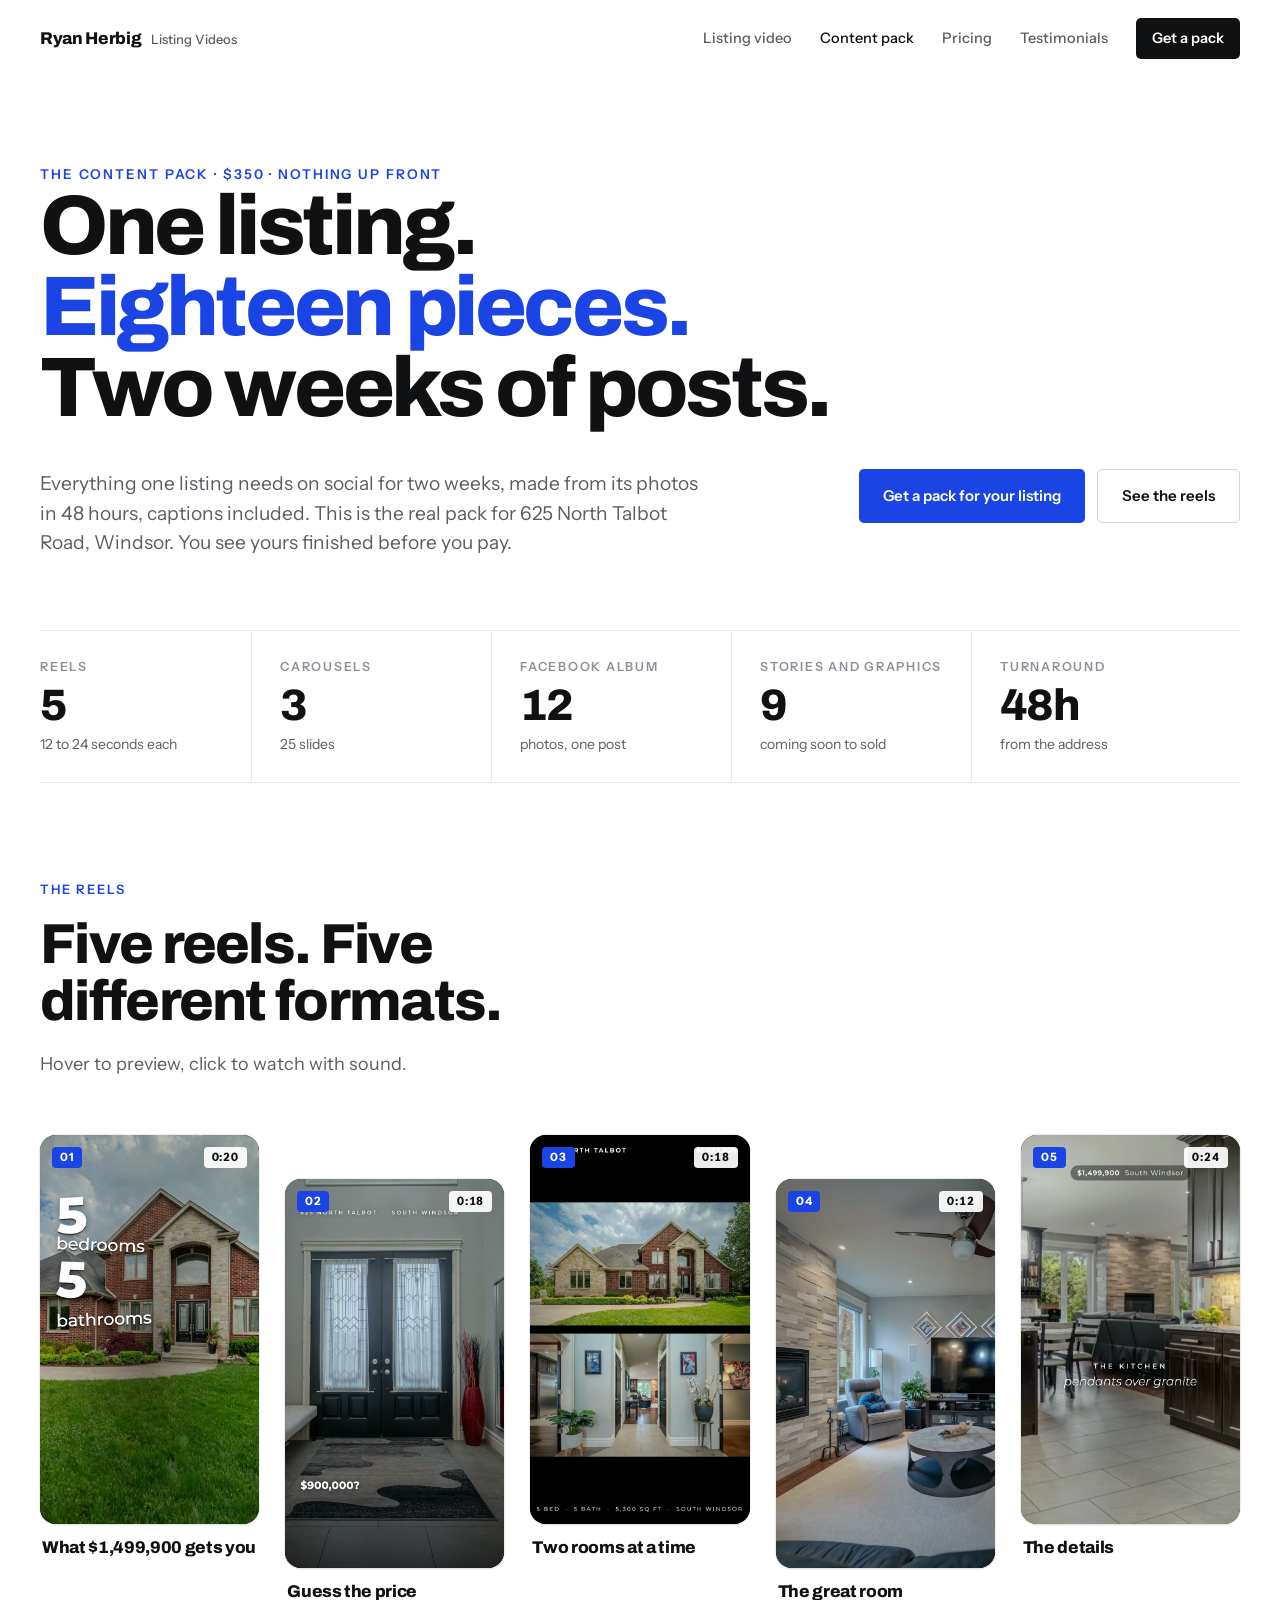
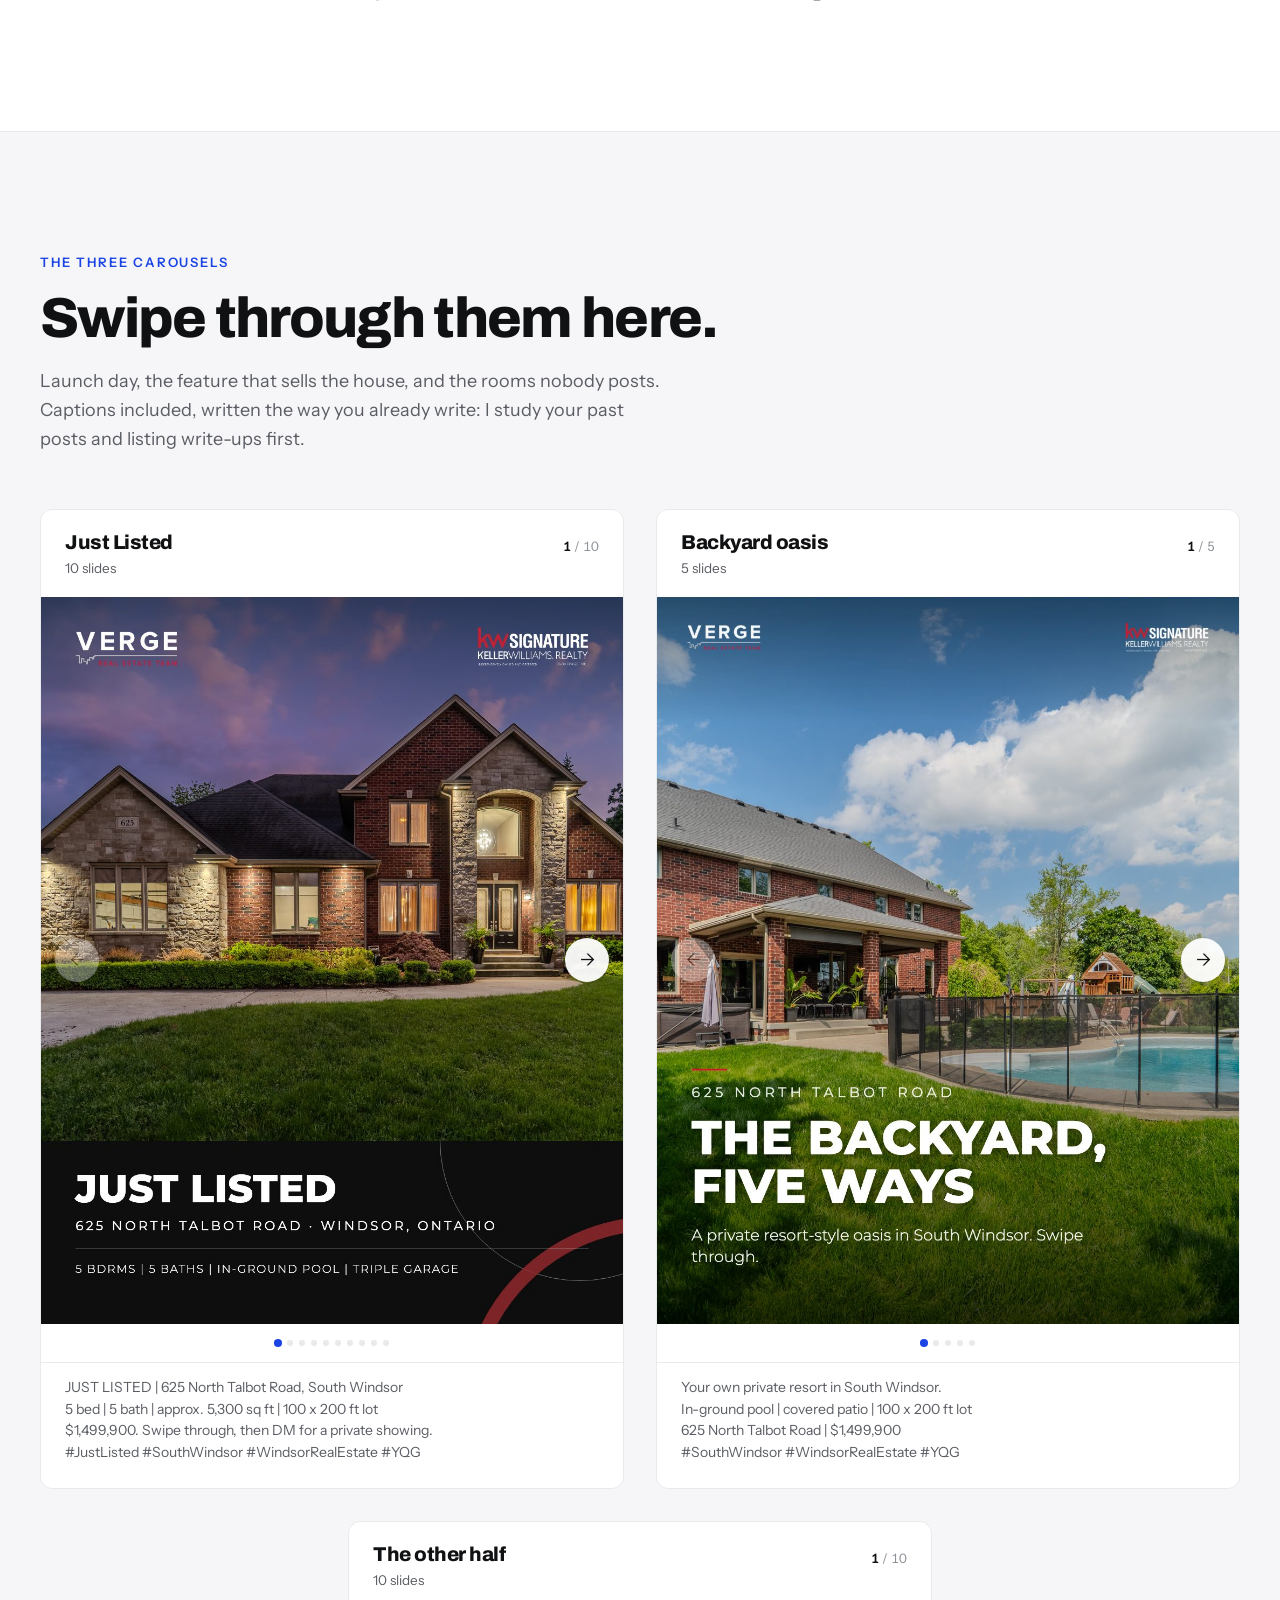
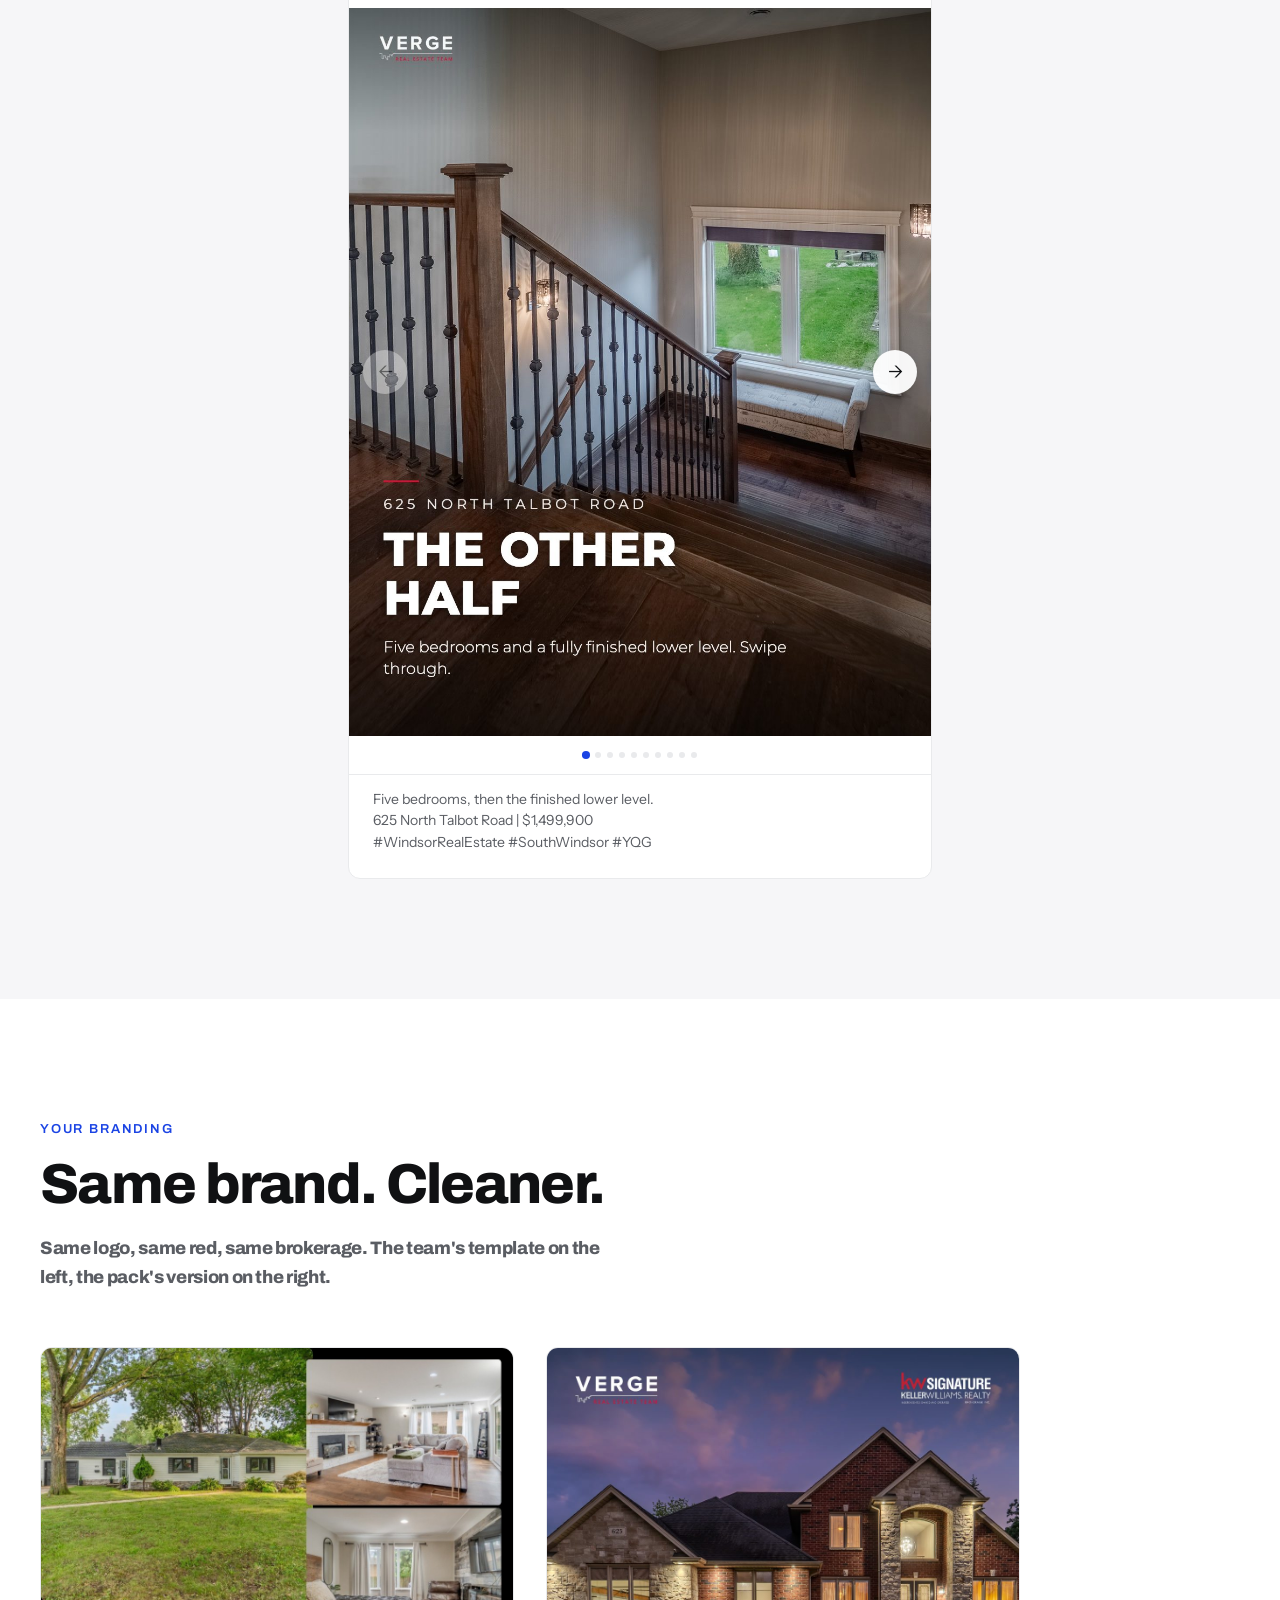
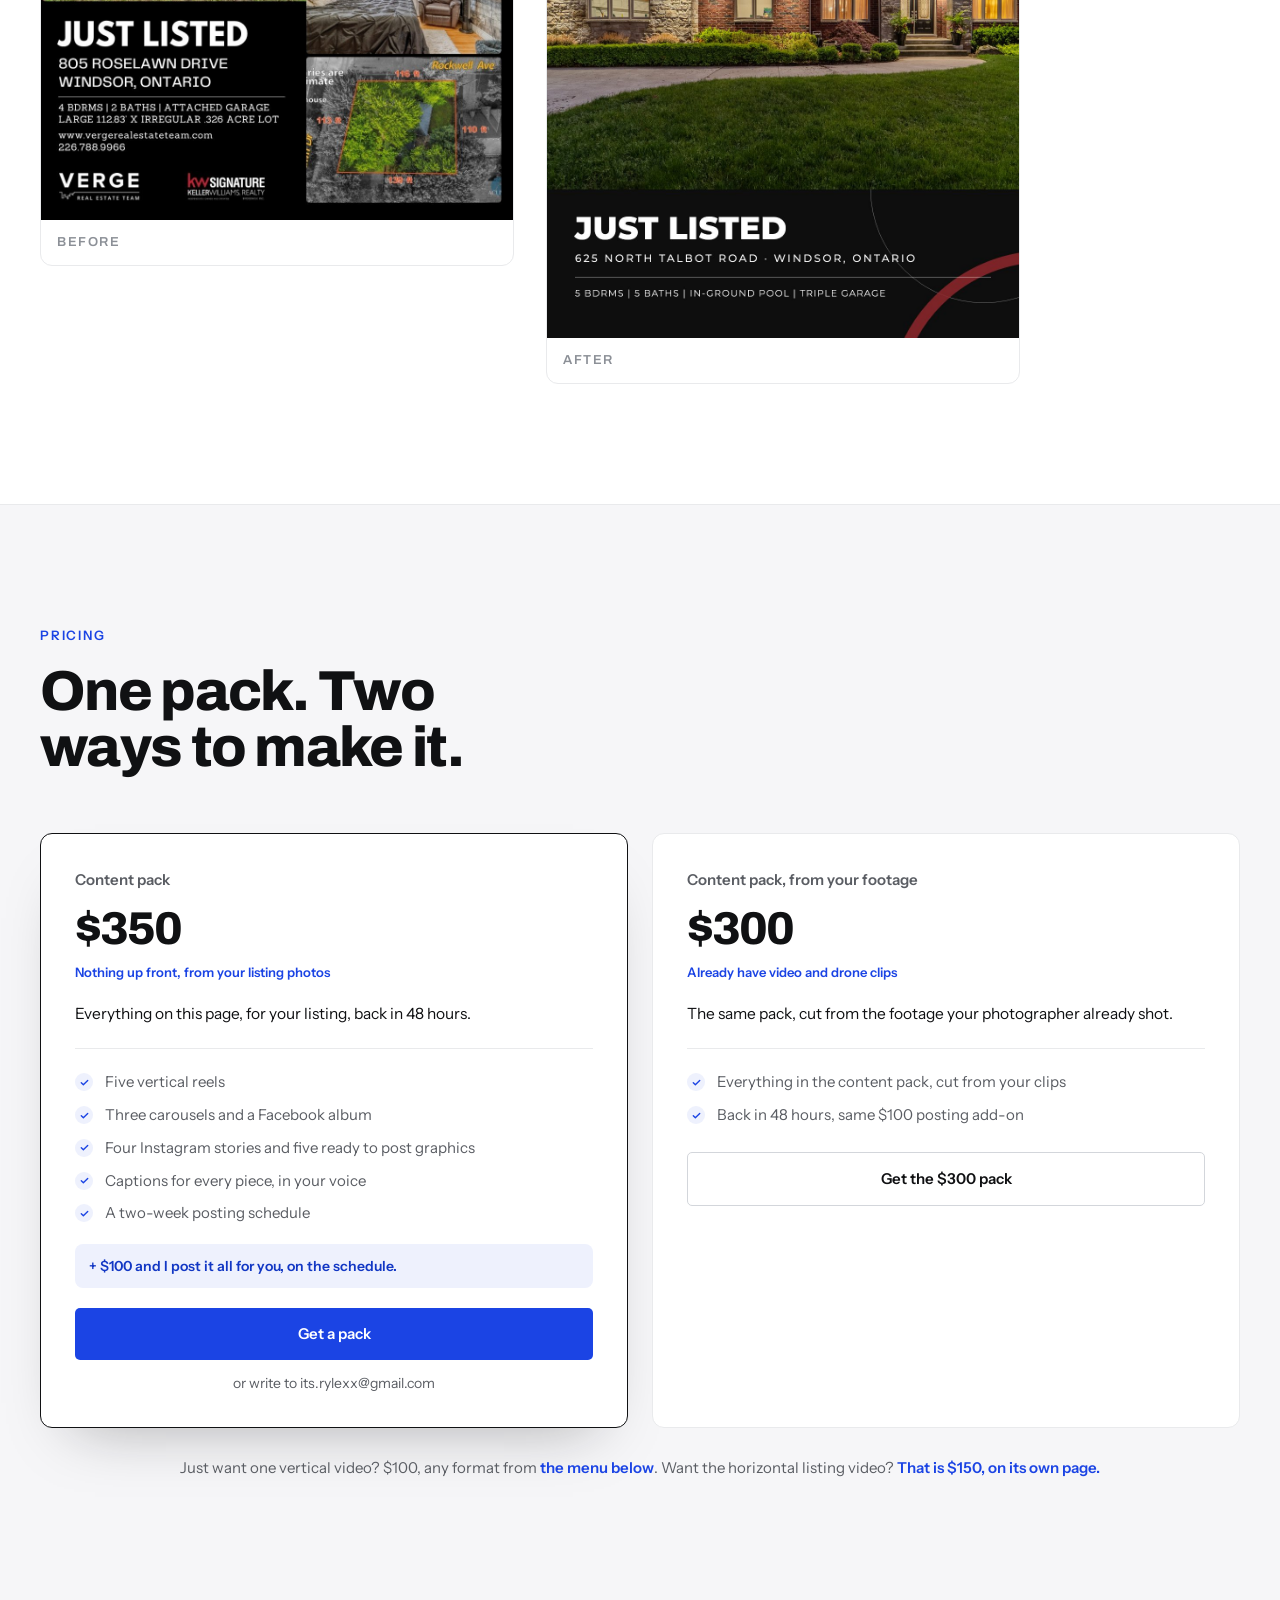
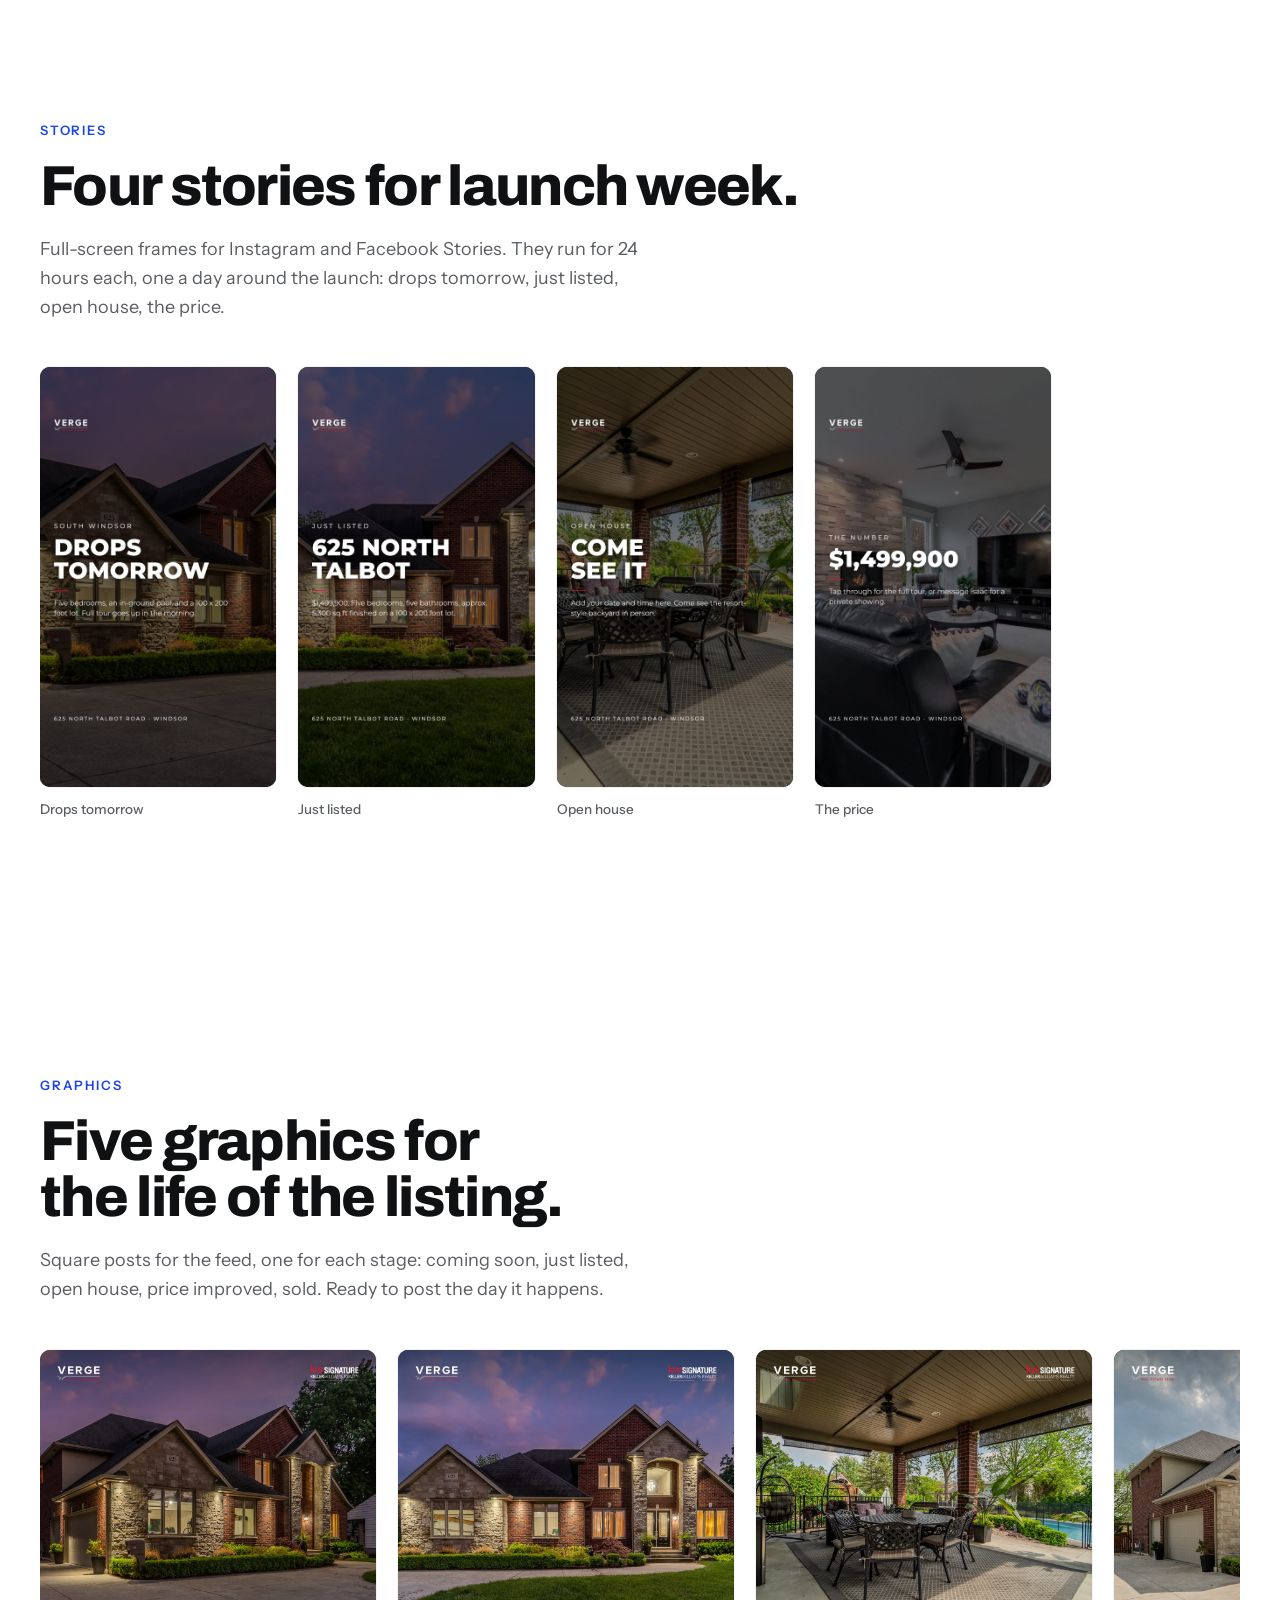
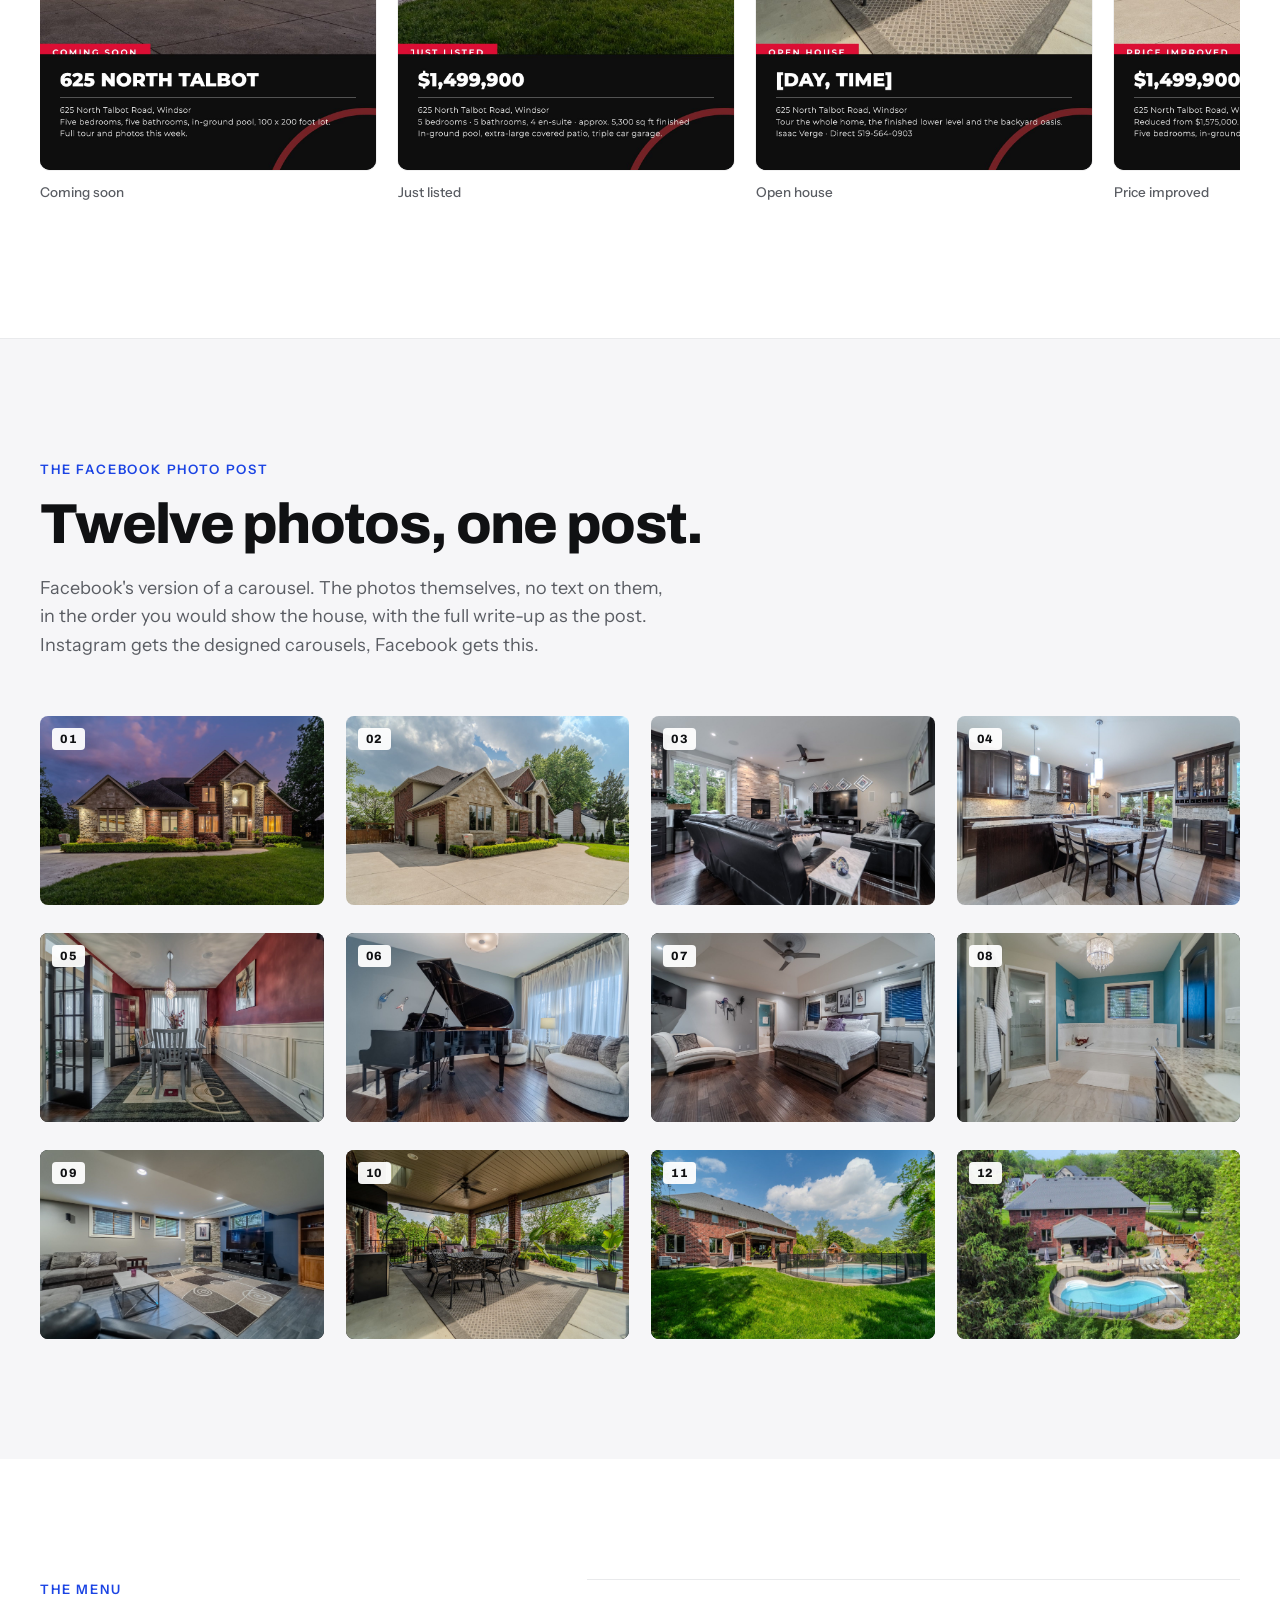
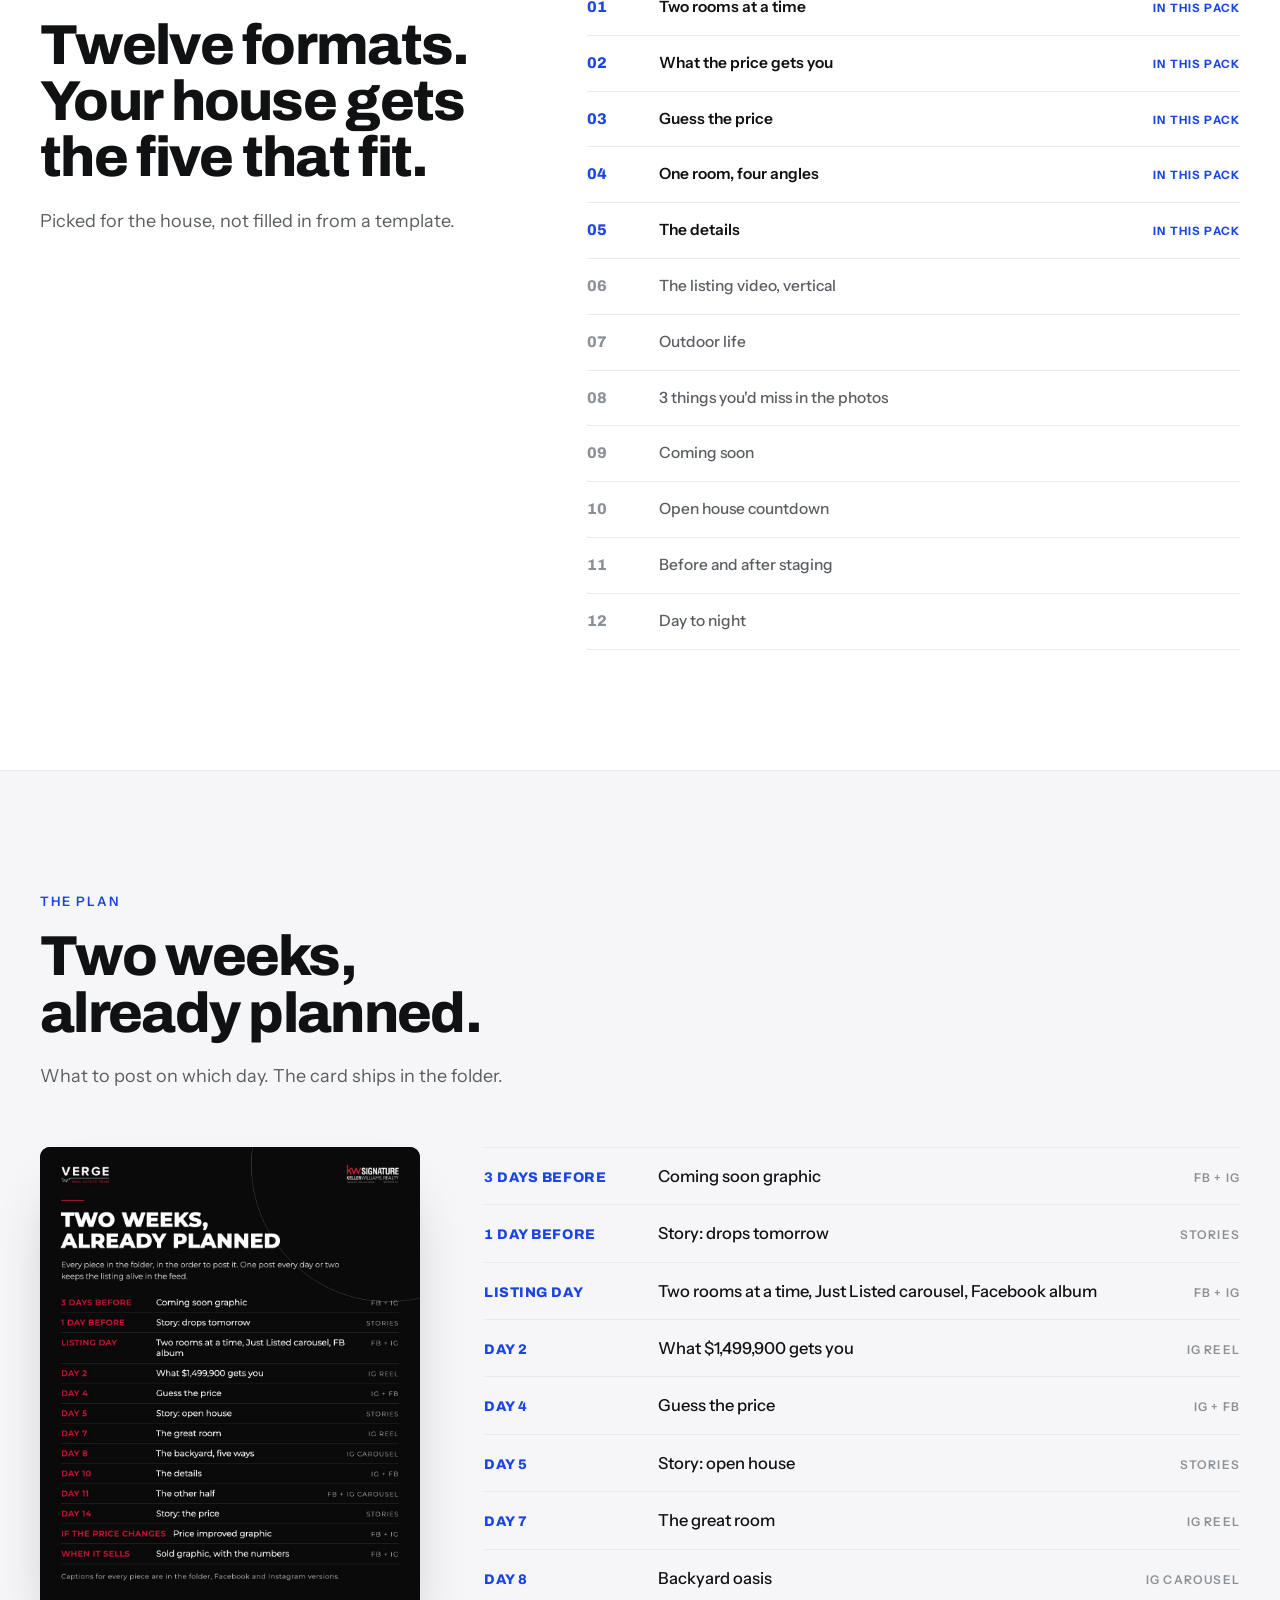
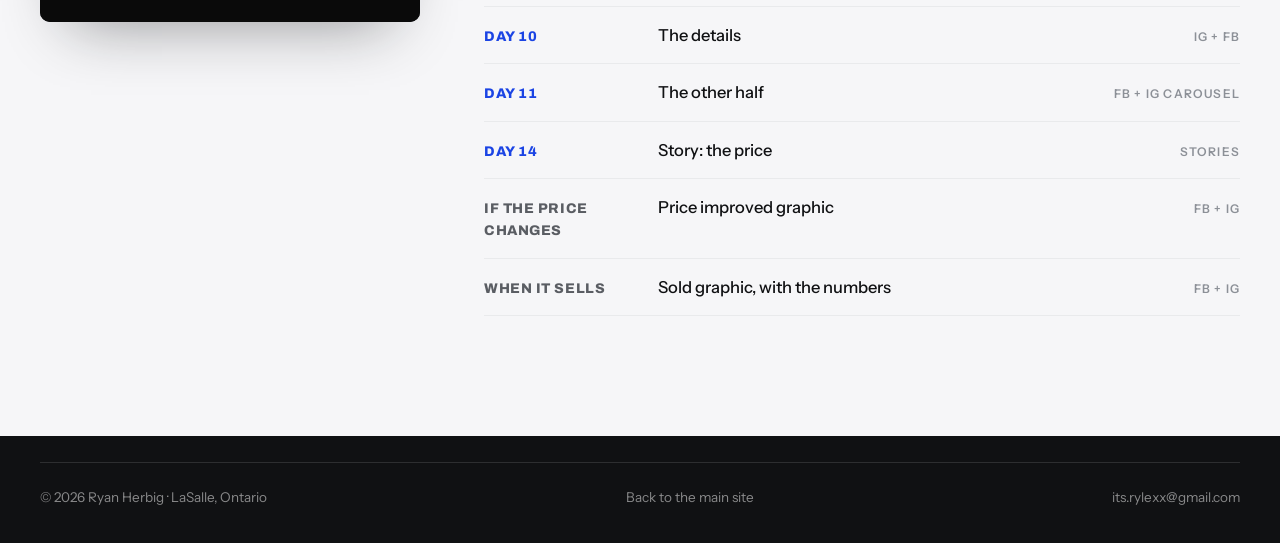
==== commit 3bf6156b: "pack: price now $1,499,900 everywhere, captions and slides in Isaac's voice, stories and graphics sp" ====
--- a/pack/index.html
+++ b/pack/index.html
@@ -67,7 +67,7 @@
       <p class="sec-sub"><span class="hint-hover">Hover to preview, click to watch with sound.</span><span class="hint-touch">Tap one to watch with sound.</span></p>
     </div>
     <div class="phones">
-      <article class="phone reveal" style="--d:0.00s" data-video="assets/reels/V5.mp4" data-portrait="1" data-title="What $1,575,000 gets you" tabindex="0" role="button" aria-label="Play What $1,575,000 gets you">
+      <article class="phone reveal" style="--d:0.00s" data-video="assets/reels/V5.mp4" data-portrait="1" data-title="What $1,499,900 gets you" tabindex="0" role="button" aria-label="Play What $1,499,900 gets you">
         <div class="phone-screen">
           <img src="assets/posters/V5.jpg" alt="" width="720" height="1280" loading="lazy">
           <video muted playsinline loop preload="none" data-src="assets/reels/V5_540.mp4"></video>
@@ -75,7 +75,7 @@
           <span class="phone-dur">0:20</span>
         </div>
         <div class="phone-meta">
-          <h3>What $1,575,000 gets you</h3>
+          <h3>What $1,499,900 gets you</h3>
         </div>
       </article>
       <article class="phone reveal" style="--d:0.07s" data-video="assets/reels/V4.mp4" data-portrait="1" data-title="Guess the price" tabindex="0" role="button" aria-label="Play Guess the price">
@@ -132,7 +132,7 @@
     <div class="sec-head reveal">
       <p class="eyebrow">The three carousels</p>
       <h2>Swipe through them here.</h2>
-      <p class="sec-sub">Launch day, the feature that sells the house, and the rooms nobody posts. Captions included.</p>
+      <p class="sec-sub">Launch day, the feature that sells the house, and the rooms nobody posts. Captions included, written the way you already write: I study your past posts and listing write-ups first.</p>
     </div>
     <div class="posts reveal">
       <article class="post" id="c1">
@@ -141,25 +141,25 @@
           <span class="post-count"><b>1</b> / 10</span>
         </div>
         <div class="post-stage">
-          <ul class="slides"><li class="slide" data-full="assets/c1/01_cover.jpg" data-title="Just Listed · Cover"><img src="assets/c1/01_cover.jpg" alt="Cover" width="1080" height="1350" loading="lazy" draggable="false"></li><li class="slide" data-full="assets/c1/02_numbers.jpg" data-title="Just Listed · The numbers"><img src="assets/c1/02_numbers.jpg" alt="The numbers" width="1080" height="1350" loading="lazy" draggable="false"></li><li class="slide" data-full="assets/c1/03_great_room.jpg" data-title="Just Listed · Great room"><img src="assets/c1/03_great_room.jpg" alt="Great room" width="1080" height="1350" loading="lazy" draggable="false"></li><li class="slide" data-full="assets/c1/04_kitchen.jpg" data-title="Just Listed · Kitchen"><img src="assets/c1/04_kitchen.jpg" alt="Kitchen" width="1080" height="1350" loading="lazy" draggable="false"></li><li class="slide" data-full="assets/c1/05_primary_suite.jpg" data-title="Just Listed · Primary suite"><img src="assets/c1/05_primary_suite.jpg" alt="Primary suite" width="1080" height="1350" loading="lazy" draggable="false"></li><li class="slide" data-full="assets/c1/06_ensuite.jpg" data-title="Just Listed · Ensuite"><img src="assets/c1/06_ensuite.jpg" alt="Ensuite" width="1080" height="1350" loading="lazy" draggable="false"></li><li class="slide" data-full="assets/c1/07_lower_level.jpg" data-title="Just Listed · Lower level"><img src="assets/c1/07_lower_level.jpg" alt="Lower level" width="1080" height="1350" loading="lazy" draggable="false"></li><li class="slide" data-full="assets/c1/08_covered_patio.jpg" data-title="Just Listed · Covered patio"><img src="assets/c1/08_covered_patio.jpg" alt="Covered patio" width="1080" height="1350" loading="lazy" draggable="false"></li><li class="slide" data-full="assets/c1/09_the_backyard.jpg" data-title="Just Listed · The backyard"><img src="assets/c1/09_the_backyard.jpg" alt="The backyard" width="1080" height="1350" loading="lazy" draggable="false"></li><li class="slide" data-full="assets/c1/10_cta.jpg" data-title="Just Listed · Contact"><img src="assets/c1/10_cta.jpg" alt="Contact" width="1080" height="1350" loading="lazy" draggable="false"></li></ul>
+          <ul class="slides"><li class="slide" data-full="assets/c1/01_cover.jpg" data-title="Just Listed · Cover"><img src="assets/c1/01_cover.jpg" alt="Cover" width="1080" height="1350" loading="lazy" draggable="false"></li><li class="slide" data-full="assets/c1/02_numbers.jpg" data-title="Just Listed · The numbers"><img src="assets/c1/02_numbers.jpg" alt="The numbers" width="1080" height="1350" loading="lazy" draggable="false"></li><li class="slide" data-full="assets/c1/03_great_room.jpg" data-title="Just Listed · Great room"><img src="assets/c1/03_great_room.jpg" alt="Great room" width="1080" height="1350" loading="lazy" draggable="false"></li><li class="slide" data-full="assets/c1/04_chefs_kitchen.jpg" data-title="Just Listed · Chef&#x27;s kitchen"><img src="assets/c1/04_chefs_kitchen.jpg" alt="Chef&#x27;s kitchen" width="1080" height="1350" loading="lazy" draggable="false"></li><li class="slide" data-full="assets/c1/05_primary_retreat.jpg" data-title="Just Listed · Primary retreat"><img src="assets/c1/05_primary_retreat.jpg" alt="Primary retreat" width="1080" height="1350" loading="lazy" draggable="false"></li><li class="slide" data-full="assets/c1/06_spa-inspired_ensuite.jpg" data-title="Just Listed · Spa-inspired ensuite"><img src="assets/c1/06_spa-inspired_ensuite.jpg" alt="Spa-inspired ensuite" width="1080" height="1350" loading="lazy" draggable="false"></li><li class="slide" data-full="assets/c1/07_lower-level_living.jpg" data-title="Just Listed · Lower-level living"><img src="assets/c1/07_lower-level_living.jpg" alt="Lower-level living" width="1080" height="1350" loading="lazy" draggable="false"></li><li class="slide" data-full="assets/c1/08_covered_patio.jpg" data-title="Just Listed · Covered patio"><img src="assets/c1/08_covered_patio.jpg" alt="Covered patio" width="1080" height="1350" loading="lazy" draggable="false"></li><li class="slide" data-full="assets/c1/09_backyard_oasis.jpg" data-title="Just Listed · Backyard oasis"><img src="assets/c1/09_backyard_oasis.jpg" alt="Backyard oasis" width="1080" height="1350" loading="lazy" draggable="false"></li><li class="slide" data-full="assets/c1/10_cta.jpg" data-title="Just Listed · Contact"><img src="assets/c1/10_cta.jpg" alt="Contact" width="1080" height="1350" loading="lazy" draggable="false"></li></ul>
           <button class="slide-btn slide-prev" type="button" aria-label="Previous slide">&#8592;</button>
           <button class="slide-btn slide-next" type="button" aria-label="Next slide">&#8594;</button>
         </div>
         <div class="post-dots"><button type="button" aria-label="Slide 1" class=is-on></button><button type="button" aria-label="Slide 2"></button><button type="button" aria-label="Slide 3"></button><button type="button" aria-label="Slide 4"></button><button type="button" aria-label="Slide 5"></button><button type="button" aria-label="Slide 6"></button><button type="button" aria-label="Slide 7"></button><button type="button" aria-label="Slide 8"></button><button type="button" aria-label="Slide 9"></button><button type="button" aria-label="Slide 10"></button></div>
-        <p class="post-cap">Just listed. 625 North Talbot Road, South Windsor.<br>$1,575,000 · 5 bed · 5 bath · 5,300 sq ft · 100x200 lot<br>Swipe through. DM to book a showing.<br>#justlisted #southwindsor #windsorrealestate #yqg</p>
+        <p class="post-cap">JUST LISTED | 625 North Talbot Road, South Windsor<br>5 bed | 5 bath | approx. 5,300 sq ft | 100 x 200 ft lot<br>$1,499,900. Swipe through, then DM for a private showing.<br>#JustListed #SouthWindsor #WindsorRealEstate #YQG</p>
       </article>
       <article class="post" id="c2">
         <div class="post-head">
-          <div><h3>The backyard, five ways</h3><p>5 slides</p></div>
+          <div><h3>Backyard oasis</h3><p>5 slides</p></div>
           <span class="post-count"><b>1</b> / 5</span>
         </div>
         <div class="post-stage">
-          <ul class="slides"><li class="slide" data-full="assets/c2/01_cover.jpg" data-title="The backyard, five ways · Cover"><img src="assets/c2/01_cover.jpg" alt="Cover" width="1080" height="1350" loading="lazy" draggable="false"></li><li class="slide" data-full="assets/c2/02_the_water.jpg" data-title="The backyard, five ways · The water"><img src="assets/c2/02_the_water.jpg" alt="The water" width="1080" height="1350" loading="lazy" draggable="false"></li><li class="slide" data-full="assets/c2/03_where_you_sit.jpg" data-title="The backyard, five ways · Where you sit"><img src="assets/c2/03_where_you_sit.jpg" alt="Where you sit" width="1080" height="1350" loading="lazy" draggable="false"></li><li class="slide" data-full="assets/c2/04_the_family_end.jpg" data-title="The backyard, five ways · The family end"><img src="assets/c2/04_the_family_end.jpg" alt="The family end" width="1080" height="1350" loading="lazy" draggable="false"></li><li class="slide" data-full="assets/c2/05_from_above.jpg" data-title="The backyard, five ways · From above"><img src="assets/c2/05_from_above.jpg" alt="From above" width="1080" height="1350" loading="lazy" draggable="false"></li></ul>
+          <ul class="slides"><li class="slide" data-full="assets/c2/01_cover.jpg" data-title="Backyard oasis · Cover"><img src="assets/c2/01_cover.jpg" alt="Cover" width="1080" height="1350" loading="lazy" draggable="false"></li><li class="slide" data-full="assets/c2/02_resort-style_living.jpg" data-title="Backyard oasis · Resort-style living"><img src="assets/c2/02_resort-style_living.jpg" alt="Resort-style living" width="1080" height="1350" loading="lazy" draggable="false"></li><li class="slide" data-full="assets/c2/03_covered_patio.jpg" data-title="Backyard oasis · Covered patio"><img src="assets/c2/03_covered_patio.jpg" alt="Covered patio" width="1080" height="1350" loading="lazy" draggable="false"></li><li class="slide" data-full="assets/c2/04_family-friendly_yard.jpg" data-title="Backyard oasis · Family-friendly yard"><img src="assets/c2/04_family-friendly_yard.jpg" alt="Family-friendly yard" width="1080" height="1350" loading="lazy" draggable="false"></li><li class="slide" data-full="assets/c2/05_aerial_backyard_view.jpg" data-title="Backyard oasis · Aerial backyard view"><img src="assets/c2/05_aerial_backyard_view.jpg" alt="Aerial backyard view" width="1080" height="1350" loading="lazy" draggable="false"></li></ul>
           <button class="slide-btn slide-prev" type="button" aria-label="Previous slide">&#8592;</button>
           <button class="slide-btn slide-next" type="button" aria-label="Next slide">&#8594;</button>
         </div>
         <div class="post-dots"><button type="button" aria-label="Slide 1" class=is-on></button><button type="button" aria-label="Slide 2"></button><button type="button" aria-label="Slide 3"></button><button type="button" aria-label="Slide 4"></button><button type="button" aria-label="Slide 5"></button></div>
-        <p class="post-cap">The backyard, five ways.<br>Pool, covered patio, playground, 100x200 lot.<br>625 North Talbot Road.<br>#southwindsor #windsorrealestate #backyardgoals #yqg</p>
+        <p class="post-cap">Your own private resort in South Windsor.<br>In-ground pool | covered patio | 100 x 200 ft lot<br>625 North Talbot Road | $1,499,900<br>#SouthWindsor #WindsorRealEstate #YQG</p>
       </article>
       <article class="post" id="c3">
         <div class="post-head">
@@ -167,41 +167,36 @@
           <span class="post-count"><b>1</b> / 10</span>
         </div>
         <div class="post-stage">
-          <ul class="slides"><li class="slide" data-full="assets/c3/01_cover.jpg" data-title="The other half · Cover"><img src="assets/c3/01_cover.jpg" alt="Cover" width="1080" height="1350" loading="lazy" draggable="false"></li><li class="slide" data-full="assets/c3/02_bedroom_1.jpg" data-title="The other half · Bedroom 1 of 5"><img src="assets/c3/02_bedroom_1.jpg" alt="Bedroom 1 of 5" width="1080" height="1350" loading="lazy" draggable="false"></li><li class="slide" data-full="assets/c3/03_bedroom_2.jpg" data-title="The other half · Bedroom 2 of 5"><img src="assets/c3/03_bedroom_2.jpg" alt="Bedroom 2 of 5" width="1080" height="1350" loading="lazy" draggable="false"></li><li class="slide" data-full="assets/c3/04_bedroom_3.jpg" data-title="The other half · Bedroom 3 of 5"><img src="assets/c3/04_bedroom_3.jpg" alt="Bedroom 3 of 5" width="1080" height="1350" loading="lazy" draggable="false"></li><li class="slide" data-full="assets/c3/05_bedroom_4.jpg" data-title="The other half · Bedroom 4 of 5"><img src="assets/c3/05_bedroom_4.jpg" alt="Bedroom 4 of 5" width="1080" height="1350" loading="lazy" draggable="false"></li><li class="slide" data-full="assets/c3/06_bedroom_5.jpg" data-title="The other half · Bedroom 5 of 5"><img src="assets/c3/06_bedroom_5.jpg" alt="Bedroom 5 of 5" width="1080" height="1350" loading="lazy" draggable="false"></li><li class="slide" data-full="assets/c3/07_then_downstairs.jpg" data-title="The other half · Then downstairs"><img src="assets/c3/07_then_downstairs.jpg" alt="Then downstairs" width="1080" height="1350" loading="lazy" draggable="false"></li><li class="slide" data-full="assets/c3/08_rec_room.jpg" data-title="The other half · Rec room"><img src="assets/c3/08_rec_room.jpg" alt="Rec room" width="1080" height="1350" loading="lazy" draggable="false"></li><li class="slide" data-full="assets/c3/09_games_room.jpg" data-title="The other half · Games room"><img src="assets/c3/09_games_room.jpg" alt="Games room" width="1080" height="1350" loading="lazy" draggable="false"></li><li class="slide" data-full="assets/c3/10_home_gym.jpg" data-title="The other half · Home gym"><img src="assets/c3/10_home_gym.jpg" alt="Home gym" width="1080" height="1350" loading="lazy" draggable="false"></li></ul>
+          <ul class="slides"><li class="slide" data-full="assets/c3/01_cover.jpg" data-title="The other half · Cover"><img src="assets/c3/01_cover.jpg" alt="Cover" width="1080" height="1350" loading="lazy" draggable="false"></li><li class="slide" data-full="assets/c3/02_bedroom_1.jpg" data-title="The other half · Bedroom 1 of 5"><img src="assets/c3/02_bedroom_1.jpg" alt="Bedroom 1 of 5" width="1080" height="1350" loading="lazy" draggable="false"></li><li class="slide" data-full="assets/c3/03_bedroom_2.jpg" data-title="The other half · Bedroom 2 of 5"><img src="assets/c3/03_bedroom_2.jpg" alt="Bedroom 2 of 5" width="1080" height="1350" loading="lazy" draggable="false"></li><li class="slide" data-full="assets/c3/04_bedroom_3.jpg" data-title="The other half · Bedroom 3 of 5"><img src="assets/c3/04_bedroom_3.jpg" alt="Bedroom 3 of 5" width="1080" height="1350" loading="lazy" draggable="false"></li><li class="slide" data-full="assets/c3/05_bedroom_4.jpg" data-title="The other half · Bedroom 4 of 5"><img src="assets/c3/05_bedroom_4.jpg" alt="Bedroom 4 of 5" width="1080" height="1350" loading="lazy" draggable="false"></li><li class="slide" data-full="assets/c3/06_bedroom_5.jpg" data-title="The other half · Bedroom 5 of 5"><img src="assets/c3/06_bedroom_5.jpg" alt="Bedroom 5 of 5" width="1080" height="1350" loading="lazy" draggable="false"></li><li class="slide" data-full="assets/c3/07_then_downstairs.jpg" data-title="The other half · Then downstairs"><img src="assets/c3/07_then_downstairs.jpg" alt="Then downstairs" width="1080" height="1350" loading="lazy" draggable="false"></li><li class="slide" data-full="assets/c3/08_recreation_room.jpg" data-title="The other half · Recreation room"><img src="assets/c3/08_recreation_room.jpg" alt="Recreation room" width="1080" height="1350" loading="lazy" draggable="false"></li><li class="slide" data-full="assets/c3/09_games_room.jpg" data-title="The other half · Games room"><img src="assets/c3/09_games_room.jpg" alt="Games room" width="1080" height="1350" loading="lazy" draggable="false"></li><li class="slide" data-full="assets/c3/10_home_gym.jpg" data-title="The other half · Home gym"><img src="assets/c3/10_home_gym.jpg" alt="Home gym" width="1080" height="1350" loading="lazy" draggable="false"></li></ul>
           <button class="slide-btn slide-prev" type="button" aria-label="Previous slide">&#8592;</button>
           <button class="slide-btn slide-next" type="button" aria-label="Next slide">&#8594;</button>
         </div>
         <div class="post-dots"><button type="button" aria-label="Slide 1" class=is-on></button><button type="button" aria-label="Slide 2"></button><button type="button" aria-label="Slide 3"></button><button type="button" aria-label="Slide 4"></button><button type="button" aria-label="Slide 5"></button><button type="button" aria-label="Slide 6"></button><button type="button" aria-label="Slide 7"></button><button type="button" aria-label="Slide 8"></button><button type="button" aria-label="Slide 9"></button><button type="button" aria-label="Slide 10"></button></div>
-        <p class="post-cap">You have seen the kitchen. Here is the rest.<br>5 bedrooms, then downstairs.<br>625 North Talbot Road · $1,575,000<br>#windsorrealestate #southwindsor #yqg</p>
-      </article>
-    </div>
-  </div>
-</section>
-
-
-<!-- ============================ THREE QUOTES ============================ -->
-<section class="section clients clients-mini" id="clients">
-  <div class="container">
-    <div class="sec-head reveal">
-      <p class="eyebrow">Clients</p>
-      <h2>In their words.</h2>
-    </div>
-    <div class="quotes quotes-3">
-      <blockquote class="quote reveal q-s">
-        <p>"Ryan did a great job, very professional looking. He showcased the right features on my listing.
-        Timely, courteous and professional."</p>
-        <footer><span class="q-name">Rene Thrasher</span><span class="q-brok">RE/MAX Preferred Realty</span></footer>
-      </blockquote>
-      <blockquote class="quote reveal q-xs">
-        <p>"Excellent work, very professionally done."</p>
-        <footer><span class="q-name">Brandy Robertson</span><span class="q-brok">O'Brien Robertson Realty</span></footer>
-      </blockquote>
-      <blockquote class="quote reveal q-xs">
-        <p>"Looks great. Will definitely keep in touch for future listings."</p>
-        <footer><span class="q-name">Kelsey Quick</span><span class="q-brok">RE/MAX Preferred Realty</span></footer>
-      </blockquote>
-    </div>
-    <p class="quotes-link reveal"><a href="../#clients">All eight, on the home page</a></p>
+        <p class="post-cap">Five bedrooms, then the finished lower level.<br>625 North Talbot Road | $1,499,900<br>#WindsorRealEstate #SouthWindsor #YQG</p>
+      </article>
+    </div>
+  </div>
+</section>
+
+
+<!-- ============================ BRANDING ============================ -->
+<section class="section brand" id="branding">
+  <div class="container">
+    <div class="sec-head reveal">
+      <p class="eyebrow">Your branding</p>
+      <h2>Same brand. Cleaner.</h2>
+      <p class="sec-sub">Same logo, same red, same brokerage. The team's template on the left, the pack's version on the right.</p>
+    </div>
+    <div class="brand-pair reveal">
+      <figure class="brand-side" data-full="assets/brand/before.jpg" data-title="Before" tabindex="0" role="button" aria-label="Open the before">
+        <img src="assets/brand/before.jpg" alt="The team's Just Listed template" width="1000" height="1000" loading="lazy">
+        <figcaption>Before</figcaption>
+      </figure>
+      <figure class="brand-side" data-full="assets/c1/01_cover.jpg" data-title="After" tabindex="0" role="button" aria-label="Open the after">
+        <img src="assets/c1/01_cover.jpg" alt="The pack's Just Listed cover" width="1080" height="1350" loading="lazy">
+        <figcaption>After</figcaption>
+      </figure>
+    </div>
   </div>
 </section>
 
@@ -222,7 +217,7 @@
           <li>Five vertical reels</li>
           <li>Three carousels and a Facebook album</li>
           <li>Four Instagram stories and five ready to post graphics</li>
-          <li>Captions for every piece</li>
+          <li>Captions for every piece, in your voice</li>
           <li>A two-week posting schedule</li>
         </ul>
         <p class="plan-addon">+ $100 and I post it all for you, on the schedule.</p>
@@ -246,23 +241,28 @@
 </section>
 
 
-<!-- ============================ STILLS ============================ -->
-<section class="section stills" id="stills">
-  <div class="container">
-    <div class="sec-head sec-head-split reveal">
-      <div>
-        <p class="eyebrow">Stories and graphics</p>
-        <h2>Four stories. Five graphics.</h2>
-        <p class="sec-sub">Stories for launch week. Graphics for the rest of it: coming soon, just listed, open house, price improved, sold.</p>
-      </div>
-      <div class="car-nav">
-        <button class="car-btn" id="railPrev" aria-label="Scroll back">&#8592;</button>
-        <button class="car-btn" id="railNext" aria-label="Scroll forward">&#8594;</button>
-      </div>
-    </div>
-  </div>
-  <div class="rail-wrap">
-    <div class="rail" id="rail"><figure class="still still-tall reveal" style="--d:0.00s" data-full="assets/stories/01_tomorrow.jpg" data-title="Drops tomorrow" tabindex="0" role="button" aria-label="Open Drops tomorrow"><div class="still-media"><img src="assets/stories/01_tomorrow.jpg" alt="" width="1080" height="1920" loading="lazy"></div><figcaption>Drops tomorrow</figcaption></figure><figure class="still still-tall reveal" style="--d:0.05s" data-full="assets/stories/02_just_listed.jpg" data-title="Just listed" tabindex="0" role="button" aria-label="Open Just listed"><div class="still-media"><img src="assets/stories/02_just_listed.jpg" alt="" width="1080" height="1920" loading="lazy"></div><figcaption>Just listed</figcaption></figure><figure class="still still-tall reveal" style="--d:0.10s" data-full="assets/stories/03_open_house.jpg" data-title="Open house" tabindex="0" role="button" aria-label="Open Open house"><div class="still-media"><img src="assets/stories/03_open_house.jpg" alt="" width="1080" height="1920" loading="lazy"></div><figcaption>Open house</figcaption></figure><figure class="still still-tall reveal" style="--d:0.15s" data-full="assets/stories/04_price.jpg" data-title="The price" tabindex="0" role="button" aria-label="Open The price"><div class="still-media"><img src="assets/stories/04_price.jpg" alt="" width="1080" height="1920" loading="lazy"></div><figcaption>The price</figcaption></figure><span class="rail-gap" aria-hidden="true"></span><figure class="still still-wide reveal" style="--d:0.00s" data-full="assets/cards/01_coming_soon.jpg" data-title="Coming soon" tabindex="0" role="button" aria-label="Open Coming soon"><div class="still-media"><img src="assets/cards/01_coming_soon.jpg" alt="" width="1080" height="1350" loading="lazy"></div><figcaption>Coming soon</figcaption></figure><figure class="still still-wide reveal" style="--d:0.05s" data-full="assets/cards/02_just_listed.jpg" data-title="Just listed" tabindex="0" role="button" aria-label="Open Just listed"><div class="still-media"><img src="assets/cards/02_just_listed.jpg" alt="" width="1080" height="1350" loading="lazy"></div><figcaption>Just listed</figcaption></figure><figure class="still still-wide reveal" style="--d:0.10s" data-full="assets/cards/03_open_house.jpg" data-title="Open house" tabindex="0" role="button" aria-label="Open Open house"><div class="still-media"><img src="assets/cards/03_open_house.jpg" alt="" width="1080" height="1350" loading="lazy"></div><figcaption>Open house</figcaption></figure><figure class="still still-wide reveal" style="--d:0.15s" data-full="assets/cards/04_price_improved.jpg" data-title="Price improved" tabindex="0" role="button" aria-label="Open Price improved"><div class="still-media"><img src="assets/cards/04_price_improved.jpg" alt="" width="1080" height="1350" loading="lazy"></div><figcaption>Price improved</figcaption></figure><figure class="still still-wide reveal" style="--d:0.20s" data-full="assets/cards/05_sold.jpg" data-title="Sold, with the numbers" tabindex="0" role="button" aria-label="Open Sold, with the numbers"><div class="still-media"><img src="assets/cards/05_sold.jpg" alt="" width="1080" height="1350" loading="lazy"></div><figcaption>Sold, with the numbers</figcaption></figure>
+<!-- ============================ STORIES ============================ -->
+<section class="section stills" id="stories">
+  <div class="container">
+    <div class="sec-head reveal">
+      <p class="eyebrow">Stories</p>
+      <h2>Four stories for launch week.</h2>
+      <p class="sec-sub">Full-screen frames for Instagram and Facebook Stories. They run for 24 hours each, one a day around the launch: drops tomorrow, just listed, open house, the price.</p>
+    </div>
+    <div class="rail rail-inline"><figure class="still still-tall reveal" style="--d:0.00s" data-full="assets/stories/01_tomorrow.jpg" data-title="Drops tomorrow" tabindex="0" role="button" aria-label="Open Drops tomorrow"><div class="still-media"><img src="assets/stories/01_tomorrow.jpg" alt="" width="1080" height="1920" loading="lazy"></div><figcaption>Drops tomorrow</figcaption></figure><figure class="still still-tall reveal" style="--d:0.05s" data-full="assets/stories/02_just_listed.jpg" data-title="Just listed" tabindex="0" role="button" aria-label="Open Just listed"><div class="still-media"><img src="assets/stories/02_just_listed.jpg" alt="" width="1080" height="1920" loading="lazy"></div><figcaption>Just listed</figcaption></figure><figure class="still still-tall reveal" style="--d:0.10s" data-full="assets/stories/03_open_house.jpg" data-title="Open house" tabindex="0" role="button" aria-label="Open Open house"><div class="still-media"><img src="assets/stories/03_open_house.jpg" alt="" width="1080" height="1920" loading="lazy"></div><figcaption>Open house</figcaption></figure><figure class="still still-tall reveal" style="--d:0.15s" data-full="assets/stories/04_price.jpg" data-title="The price" tabindex="0" role="button" aria-label="Open The price"><div class="still-media"><img src="assets/stories/04_price.jpg" alt="" width="1080" height="1920" loading="lazy"></div><figcaption>The price</figcaption></figure>
+    </div>
+  </div>
+</section>
+
+<!-- ============================ GRAPHICS ============================ -->
+<section class="section stills" id="graphics">
+  <div class="container">
+    <div class="sec-head reveal">
+      <p class="eyebrow">Graphics</p>
+      <h2>Five graphics for the life of the listing.</h2>
+      <p class="sec-sub">Square posts for the feed, one for each stage: coming soon, just listed, open house, price improved, sold. Ready to post the day it happens.</p>
+    </div>
+    <div class="rail rail-inline"><figure class="still still-wide reveal" style="--d:0.00s" data-full="assets/cards/01_coming_soon.jpg" data-title="Coming soon" tabindex="0" role="button" aria-label="Open Coming soon"><div class="still-media"><img src="assets/cards/01_coming_soon.jpg" alt="" width="1080" height="1350" loading="lazy"></div><figcaption>Coming soon</figcaption></figure><figure class="still still-wide reveal" style="--d:0.05s" data-full="assets/cards/02_just_listed.jpg" data-title="Just listed" tabindex="0" role="button" aria-label="Open Just listed"><div class="still-media"><img src="assets/cards/02_just_listed.jpg" alt="" width="1080" height="1350" loading="lazy"></div><figcaption>Just listed</figcaption></figure><figure class="still still-wide reveal" style="--d:0.10s" data-full="assets/cards/03_open_house.jpg" data-title="Open house" tabindex="0" role="button" aria-label="Open Open house"><div class="still-media"><img src="assets/cards/03_open_house.jpg" alt="" width="1080" height="1350" loading="lazy"></div><figcaption>Open house</figcaption></figure><figure class="still still-wide reveal" style="--d:0.15s" data-full="assets/cards/04_price_improved.jpg" data-title="Price improved" tabindex="0" role="button" aria-label="Open Price improved"><div class="still-media"><img src="assets/cards/04_price_improved.jpg" alt="" width="1080" height="1350" loading="lazy"></div><figcaption>Price improved</figcaption></figure><figure class="still still-wide reveal" style="--d:0.20s" data-full="assets/cards/05_sold.jpg" data-title="Sold, with the numbers" tabindex="0" role="button" aria-label="Open Sold, with the numbers"><div class="still-media"><img src="assets/cards/05_sold.jpg" alt="" width="1080" height="1350" loading="lazy"></div><figcaption>Sold, with the numbers</figcaption></figure>
     </div>
   </div>
 </section>
@@ -271,9 +271,9 @@
 <section class="section album" id="album">
   <div class="container">
     <div class="sec-head reveal">
-      <p class="eyebrow">The Facebook album</p>
-      <h2>Twelve photos, one Facebook post.</h2>
-      <p class="sec-sub">Plain photos with the written post, in the order you would be shown the house. Instagram gets the carousels, Facebook gets this.</p>
+      <p class="eyebrow">The Facebook photo post</p>
+      <h2>Twelve photos, one post.</h2>
+      <p class="sec-sub">Facebook's version of a carousel. The photos themselves, no text on them, in the order you would show the house, with the full write-up as the post. Instagram gets the designed carousels, Facebook gets this.</p>
     </div>
     <div class="shots"><figure class="shot reveal" style="--d:0.00s" data-full="assets/album/01_photo84.jpg" data-title="Photo 1 of 12" tabindex="0" role="button" aria-label="Open photo 1"><div class="shot-media"><img src="assets/album/01_photo84.jpg" alt="" width="1600" height="1067" loading="lazy"><span class="shot-no">01</span></div></figure><figure class="shot reveal" style="--d:0.06s" data-full="assets/album/02_photo63.jpg" data-title="Photo 2 of 12" tabindex="0" role="button" aria-label="Open photo 2"><div class="shot-media"><img src="assets/album/02_photo63.jpg" alt="" width="1600" height="1067" loading="lazy"><span class="shot-no">02</span></div></figure><figure class="shot reveal" style="--d:0.12s" data-full="assets/album/03_photo31.jpg" data-title="Photo 3 of 12" tabindex="0" role="button" aria-label="Open photo 3"><div class="shot-media"><img src="assets/album/03_photo31.jpg" alt="" width="1600" height="1067" loading="lazy"><span class="shot-no">03</span></div></figure><figure class="shot reveal" style="--d:0.18s" data-full="assets/album/04_photo33.jpg" data-title="Photo 4 of 12" tabindex="0" role="button" aria-label="Open photo 4"><div class="shot-media"><img src="assets/album/04_photo33.jpg" alt="" width="1600" height="1067" loading="lazy"><span class="shot-no">04</span></div></figure><figure class="shot reveal" style="--d:0.00s" data-full="assets/album/05_photo44.jpg" data-title="Photo 5 of 12" tabindex="0" role="button" aria-label="Open photo 5"><div class="shot-media"><img src="assets/album/05_photo44.jpg" alt="" width="1600" height="1067" loading="lazy"><span class="shot-no">05</span></div></figure><figure class="shot reveal" style="--d:0.06s" data-full="assets/album/06_photo27.jpg" data-title="Photo 6 of 12" tabindex="0" role="button" aria-label="Open photo 6"><div class="shot-media"><img src="assets/album/06_photo27.jpg" alt="" width="1600" height="1067" loading="lazy"><span class="shot-no">06</span></div></figure><figure class="shot reveal" style="--d:0.12s" data-full="assets/album/07_photo4.jpg" data-title="Photo 7 of 12" tabindex="0" role="button" aria-label="Open photo 7"><div class="shot-media"><img src="assets/album/07_photo4.jpg" alt="" width="1600" height="1067" loading="lazy"><span class="shot-no">07</span></div></figure><figure class="shot reveal" style="--d:0.18s" data-full="assets/album/08_photo8.jpg" data-title="Photo 8 of 12" tabindex="0" role="button" aria-label="Open photo 8"><div class="shot-media"><img src="assets/album/08_photo8.jpg" alt="" width="1600" height="1067" loading="lazy"><span class="shot-no">08</span></div></figure><figure class="shot reveal" style="--d:0.00s" data-full="assets/album/09_photo52.jpg" data-title="Photo 9 of 12" tabindex="0" role="button" aria-label="Open photo 9"><div class="shot-media"><img src="assets/album/09_photo52.jpg" alt="" width="1600" height="1067" loading="lazy"><span class="shot-no">09</span></div></figure><figure class="shot reveal" style="--d:0.06s" data-full="assets/album/10_photo73.jpg" data-title="Photo 10 of 12" tabindex="0" role="button" aria-label="Open photo 10"><div class="shot-media"><img src="assets/album/10_photo73.jpg" alt="" width="1600" height="1067" loading="lazy"><span class="shot-no">10</span></div></figure><figure class="shot reveal" style="--d:0.12s" data-full="assets/album/11_photo69.jpg" data-title="Photo 11 of 12" tabindex="0" role="button" aria-label="Open photo 11"><div class="shot-media"><img src="assets/album/11_photo69.jpg" alt="" width="1600" height="1067" loading="lazy"><span class="shot-no">11</span></div></figure><figure class="shot reveal" style="--d:0.18s" data-full="assets/album/12_photo91.jpg" data-title="Photo 12 of 12" tabindex="0" role="button" aria-label="Open photo 12"><div class="shot-media"><img src="assets/album/12_photo91.jpg" alt="" width="1600" height="1067" loading="lazy"><span class="shot-no">12</span></div></figure>
     </div>
@@ -305,7 +305,7 @@
       <figure class="when-card reveal" data-full="assets/schedule/schedule.jpg" data-title="The schedule card" tabindex="0" role="button" aria-label="Open the schedule card">
         <img src="assets/schedule/schedule.jpg" alt="The two-week schedule card" width="1080" height="1350" loading="lazy">
       </figure>
-      <ol class="when-list"><li class="when-row reveal" style="--d:0.00s"><span class="when-day">3 days before</span><span class="when-piece">Coming soon graphic</span><span class="when-ch">FB + IG</span></li><li class="when-row reveal" style="--d:0.04s"><span class="when-day">1 day before</span><span class="when-piece">Story: drops tomorrow</span><span class="when-ch">Stories</span></li><li class="when-row reveal" style="--d:0.08s"><span class="when-day">Listing day</span><span class="when-piece">Two rooms at a time, Just Listed carousel, Facebook album</span><span class="when-ch">FB + IG</span></li><li class="when-row reveal" style="--d:0.12s"><span class="when-day">Day 2</span><span class="when-piece">What $1,575,000 gets you</span><span class="when-ch">IG reel</span></li><li class="when-row reveal" style="--d:0.16s"><span class="when-day">Day 4</span><span class="when-piece">Guess the price</span><span class="when-ch">IG + FB</span></li><li class="when-row reveal" style="--d:0.20s"><span class="when-day">Day 5</span><span class="when-piece">Story: open house</span><span class="when-ch">Stories</span></li><li class="when-row reveal" style="--d:0.24s"><span class="when-day">Day 7</span><span class="when-piece">The great room</span><span class="when-ch">IG reel</span></li><li class="when-row reveal" style="--d:0.28s"><span class="when-day">Day 8</span><span class="when-piece">The backyard, five ways</span><span class="when-ch">IG carousel</span></li><li class="when-row reveal" style="--d:0.32s"><span class="when-day">Day 10</span><span class="when-piece">The details</span><span class="when-ch">IG + FB</span></li><li class="when-row reveal" style="--d:0.36s"><span class="when-day">Day 11</span><span class="when-piece">The other half</span><span class="when-ch">FB + IG carousel</span></li><li class="when-row reveal" style="--d:0.40s"><span class="when-day">Day 14</span><span class="when-piece">Story: the price</span><span class="when-ch">Stories</span></li><li class="when-row reveal" style="--d:0.44s"><span class="when-day">If the price changes</span><span class="when-piece">Price improved graphic</span><span class="when-ch">FB + IG</span></li><li class="when-row reveal" style="--d:0.48s"><span class="when-day">When it sells</span><span class="when-piece">Sold graphic, with the numbers</span><span class="when-ch">FB + IG</span></li>
+      <ol class="when-list"><li class="when-row reveal" style="--d:0.00s"><span class="when-day">3 days before</span><span class="when-piece">Coming soon graphic</span><span class="when-ch">FB + IG</span></li><li class="when-row reveal" style="--d:0.04s"><span class="when-day">1 day before</span><span class="when-piece">Story: drops tomorrow</span><span class="when-ch">Stories</span></li><li class="when-row reveal" style="--d:0.08s"><span class="when-day">Listing day</span><span class="when-piece">Two rooms at a time, Just Listed carousel, Facebook album</span><span class="when-ch">FB + IG</span></li><li class="when-row reveal" style="--d:0.12s"><span class="when-day">Day 2</span><span class="when-piece">What $1,499,900 gets you</span><span class="when-ch">IG reel</span></li><li class="when-row reveal" style="--d:0.16s"><span class="when-day">Day 4</span><span class="when-piece">Guess the price</span><span class="when-ch">IG + FB</span></li><li class="when-row reveal" style="--d:0.20s"><span class="when-day">Day 5</span><span class="when-piece">Story: open house</span><span class="when-ch">Stories</span></li><li class="when-row reveal" style="--d:0.24s"><span class="when-day">Day 7</span><span class="when-piece">The great room</span><span class="when-ch">IG reel</span></li><li class="when-row reveal" style="--d:0.28s"><span class="when-day">Day 8</span><span class="when-piece">Backyard oasis</span><span class="when-ch">IG carousel</span></li><li class="when-row reveal" style="--d:0.32s"><span class="when-day">Day 10</span><span class="when-piece">The details</span><span class="when-ch">IG + FB</span></li><li class="when-row reveal" style="--d:0.36s"><span class="when-day">Day 11</span><span class="when-piece">The other half</span><span class="when-ch">FB + IG carousel</span></li><li class="when-row reveal" style="--d:0.40s"><span class="when-day">Day 14</span><span class="when-piece">Story: the price</span><span class="when-ch">Stories</span></li><li class="when-row reveal" style="--d:0.44s"><span class="when-day">If the price changes</span><span class="when-piece">Price improved graphic</span><span class="when-ch">FB + IG</span></li><li class="when-row reveal" style="--d:0.48s"><span class="when-day">When it sells</span><span class="when-piece">Sold graphic, with the numbers</span><span class="when-ch">FB + IG</span></li>
       </ol>
     </div>
   </div>
--- a/pack/pack.css
+++ b/pack/pack.css
@@ -257,3 +257,13 @@
   .when-day{grid-area:day}.when-piece{grid-area:piece}.when-ch{grid-area:ch}
   .footer-row{flex-direction:column;gap:6px}
 }
+
+/* ---------- 2026-09-14: stories and graphics as two inline rails; the branding pair ---------- */
+.rail-inline{display:flex;gap:22px;overflow-x:auto;padding:6px 0 14px;scrollbar-width:none}
+.rail-inline::-webkit-scrollbar{display:none}
+.rail-inline .still{flex:0 0 auto}
+.brand-pair{display:grid;grid-template-columns:1fr 1fr;gap:32px;align-items:start;max-width:980px}
+.brand-side{margin:0;cursor:pointer;border-radius:12px;overflow:hidden;border:1px solid var(--line);background:var(--ground)}
+.brand-side img{display:block;width:100%;height:auto}
+.brand-side figcaption{padding:12px 16px;font-size:13px;font-weight:600;letter-spacing:.12em;text-transform:uppercase;color:var(--mute)}
+@media (max-width:720px){.brand-pair{grid-template-columns:1fr;gap:16px}.rail-inline{gap:12px}}
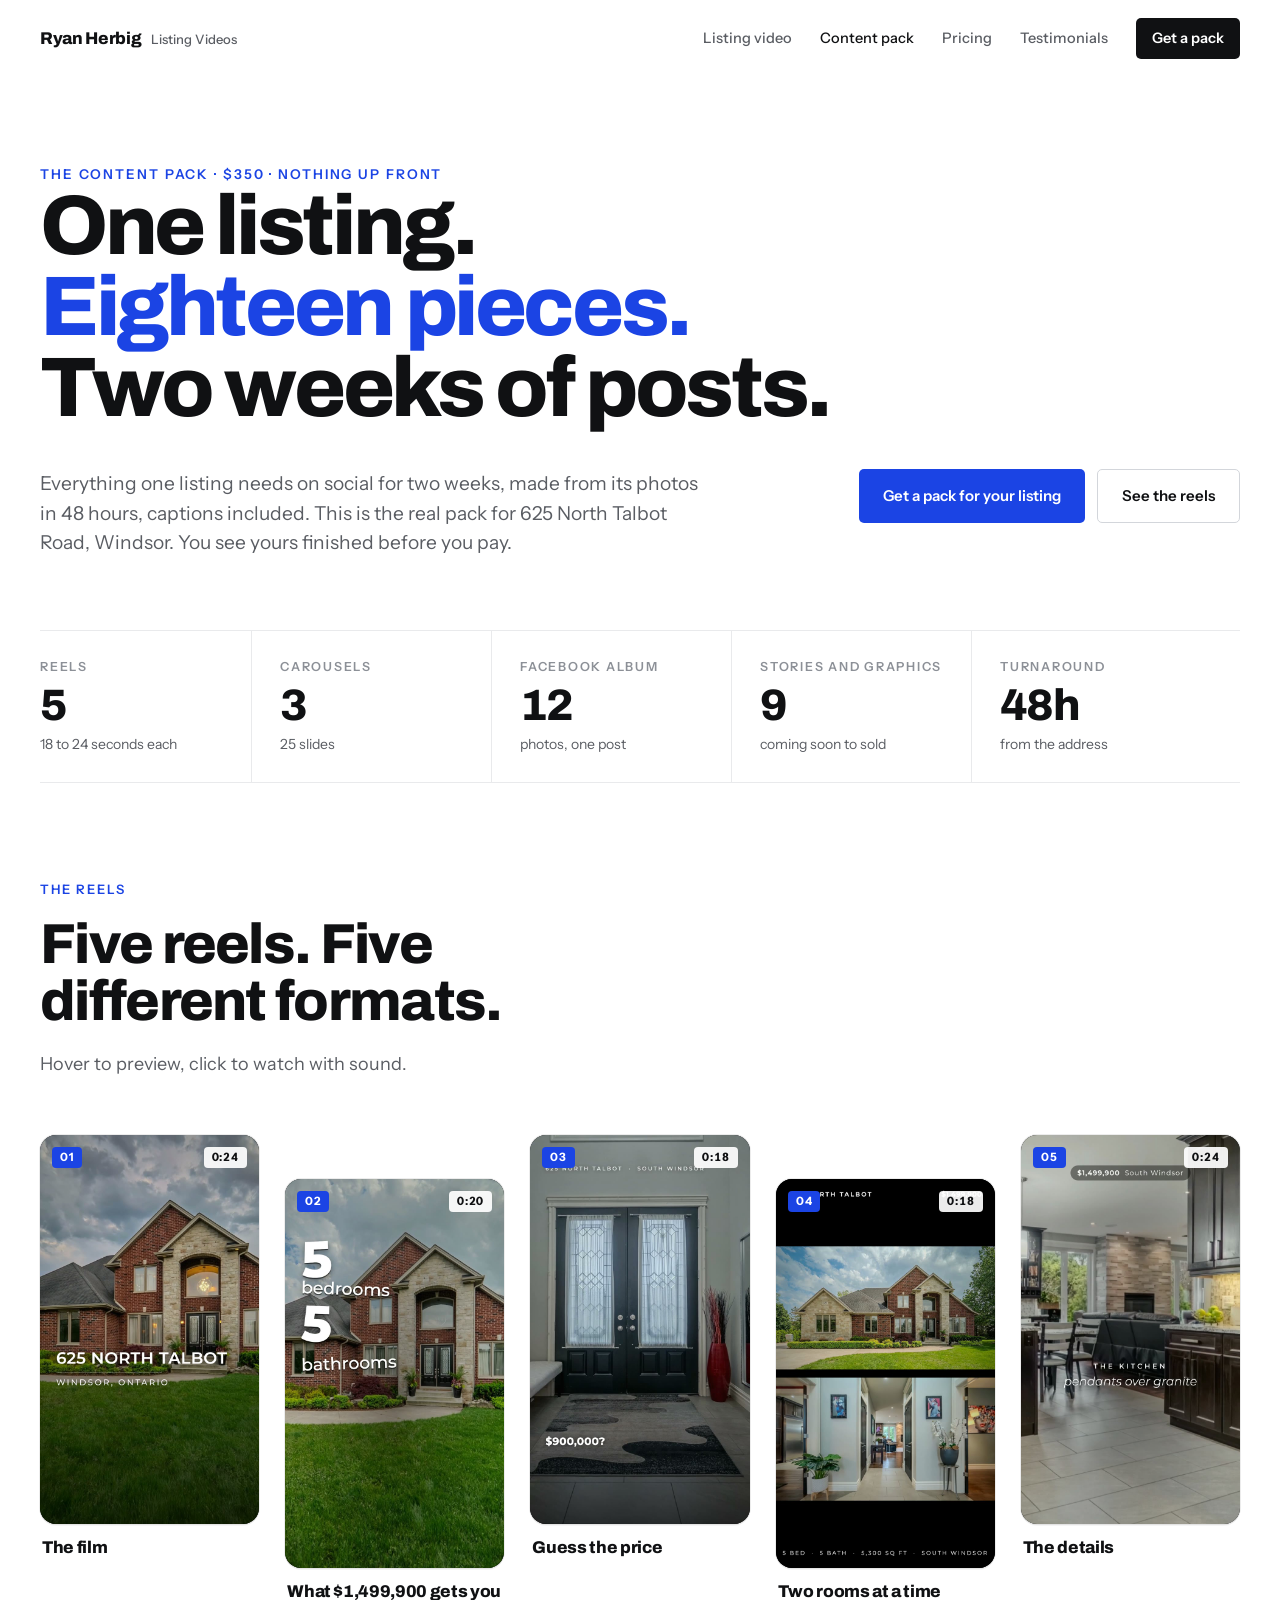
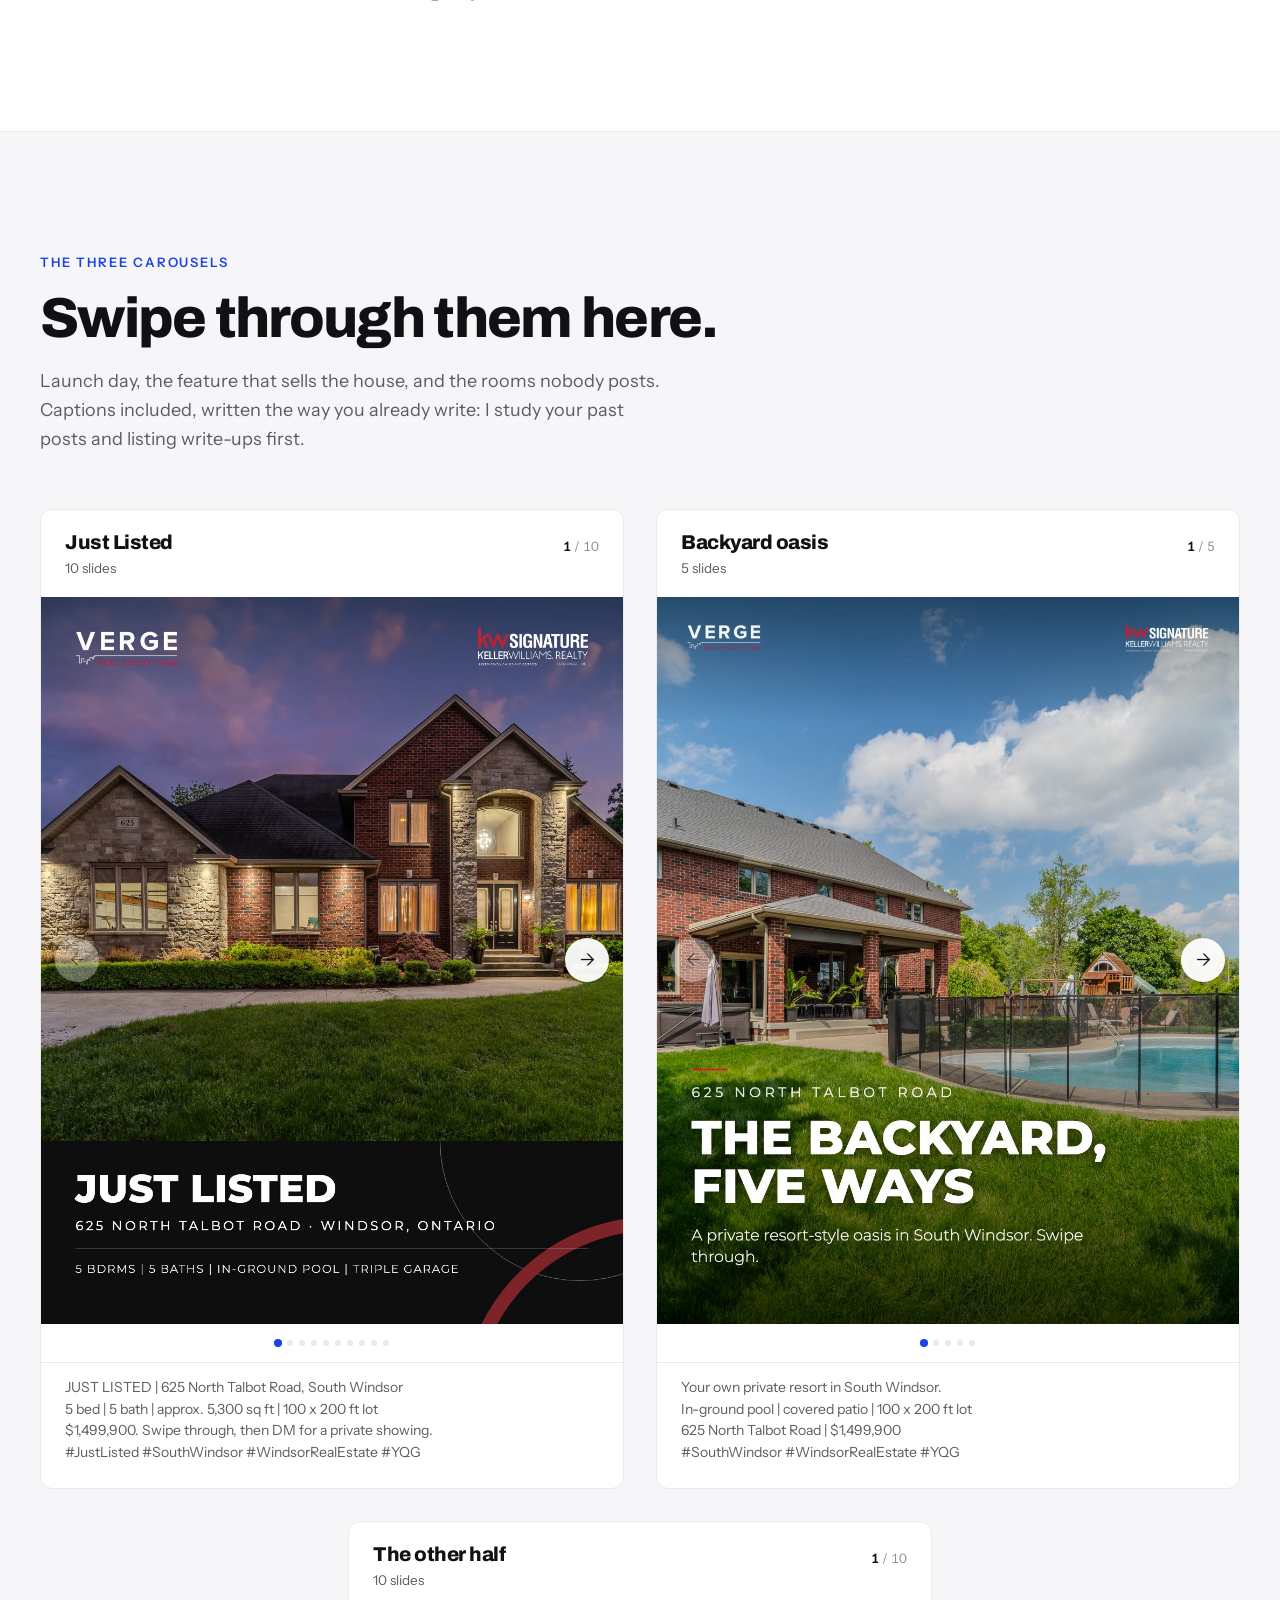
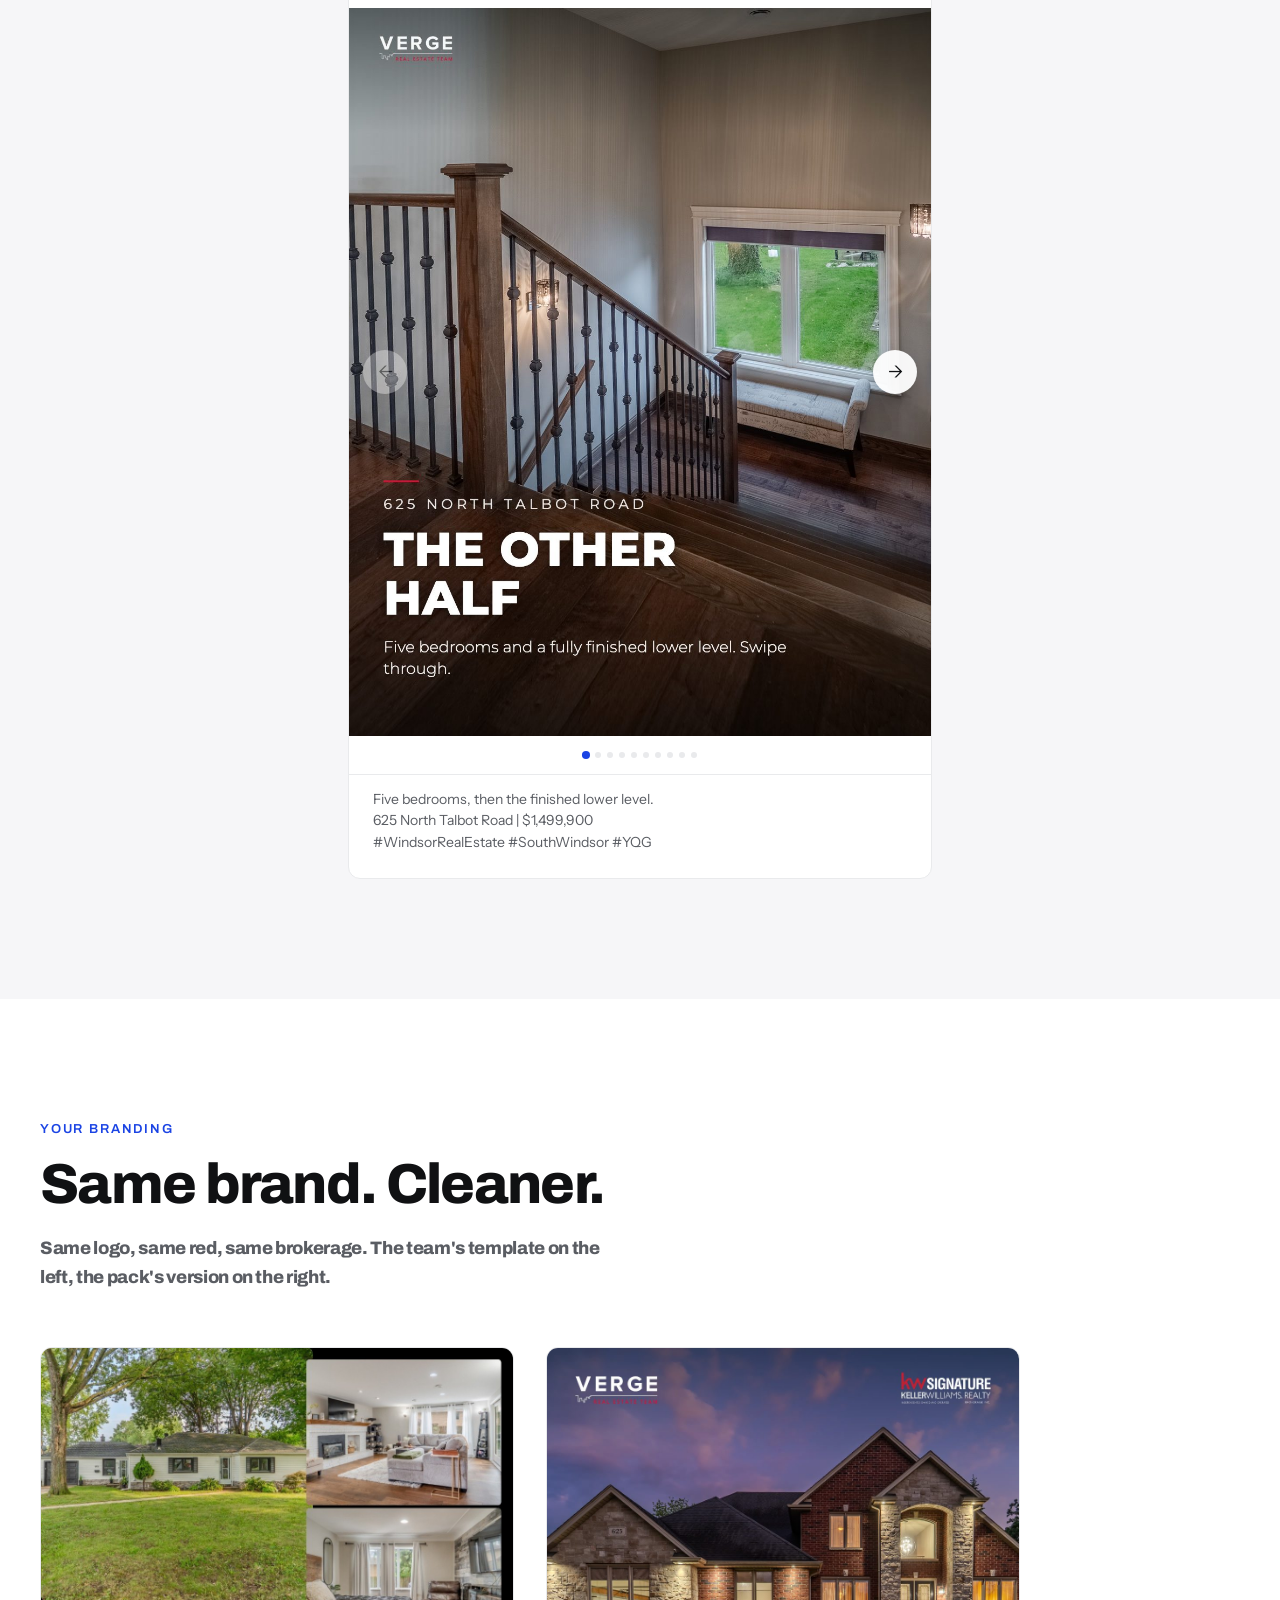
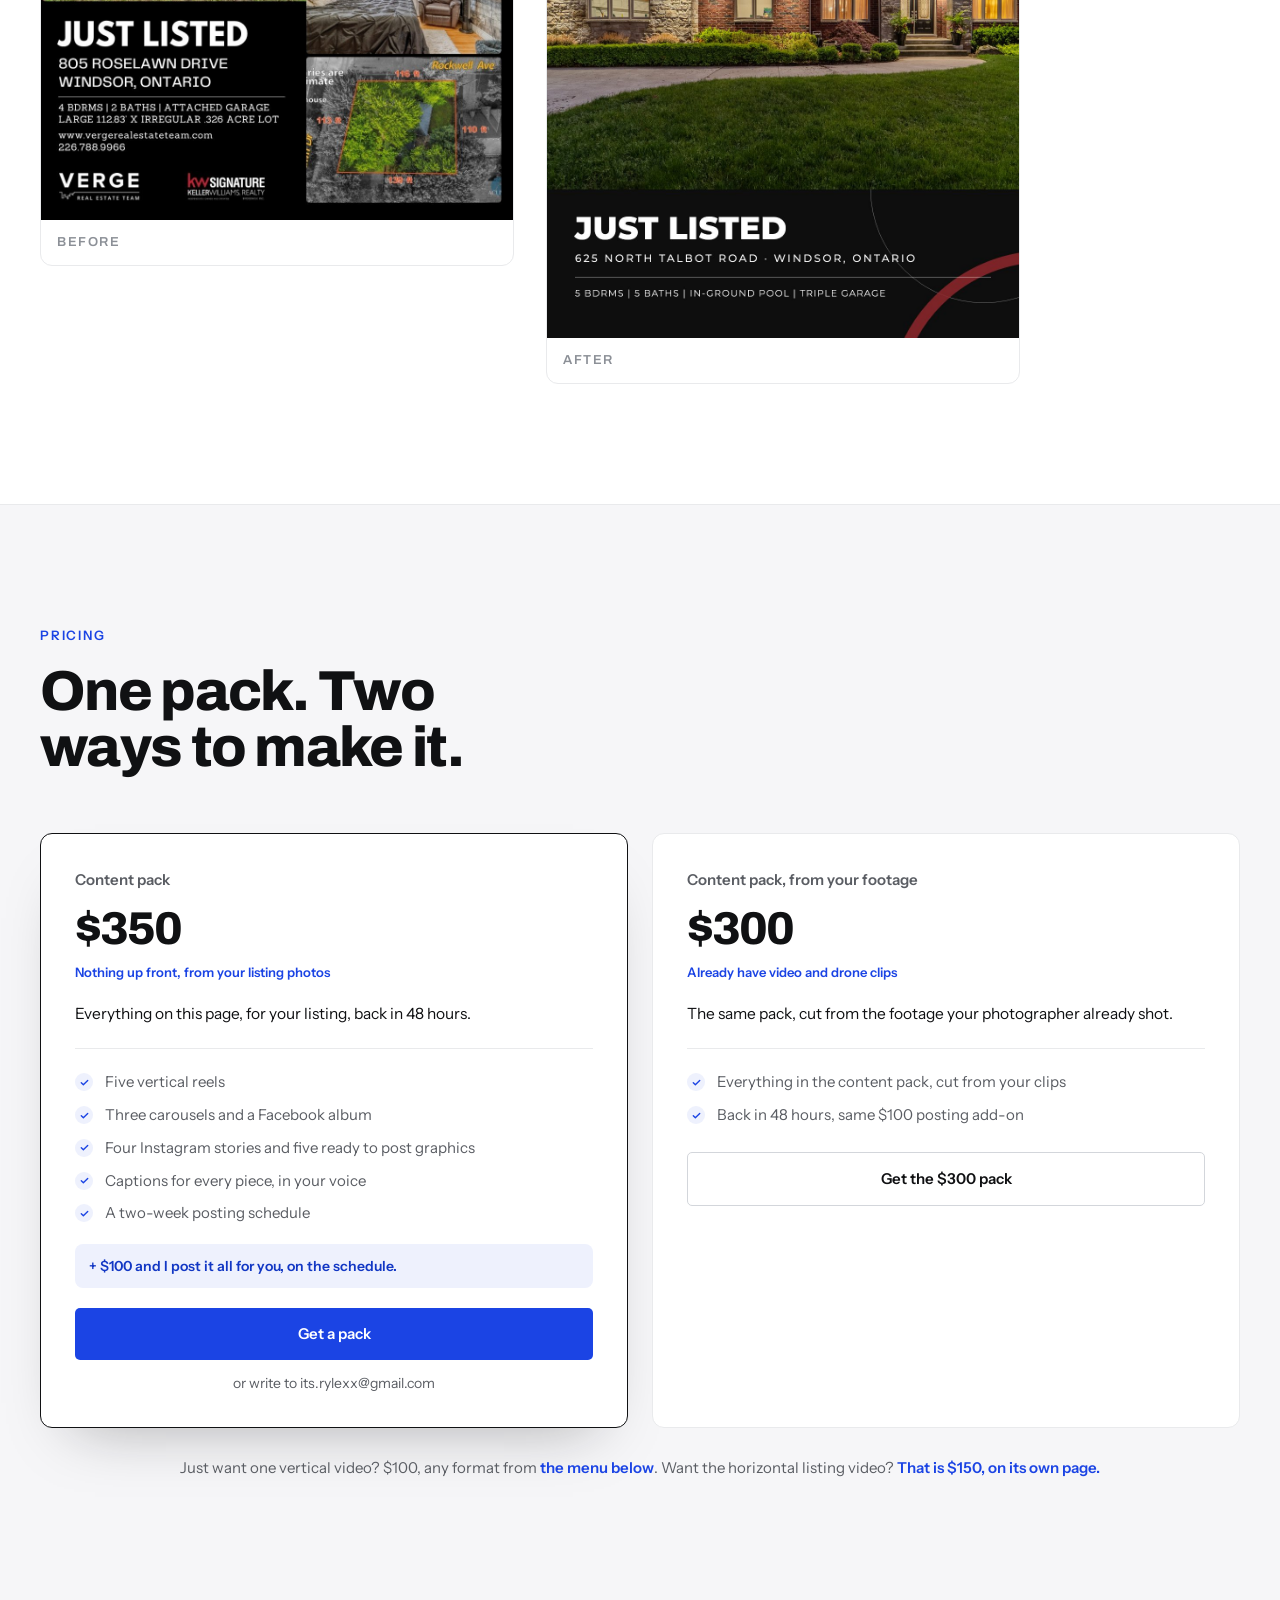
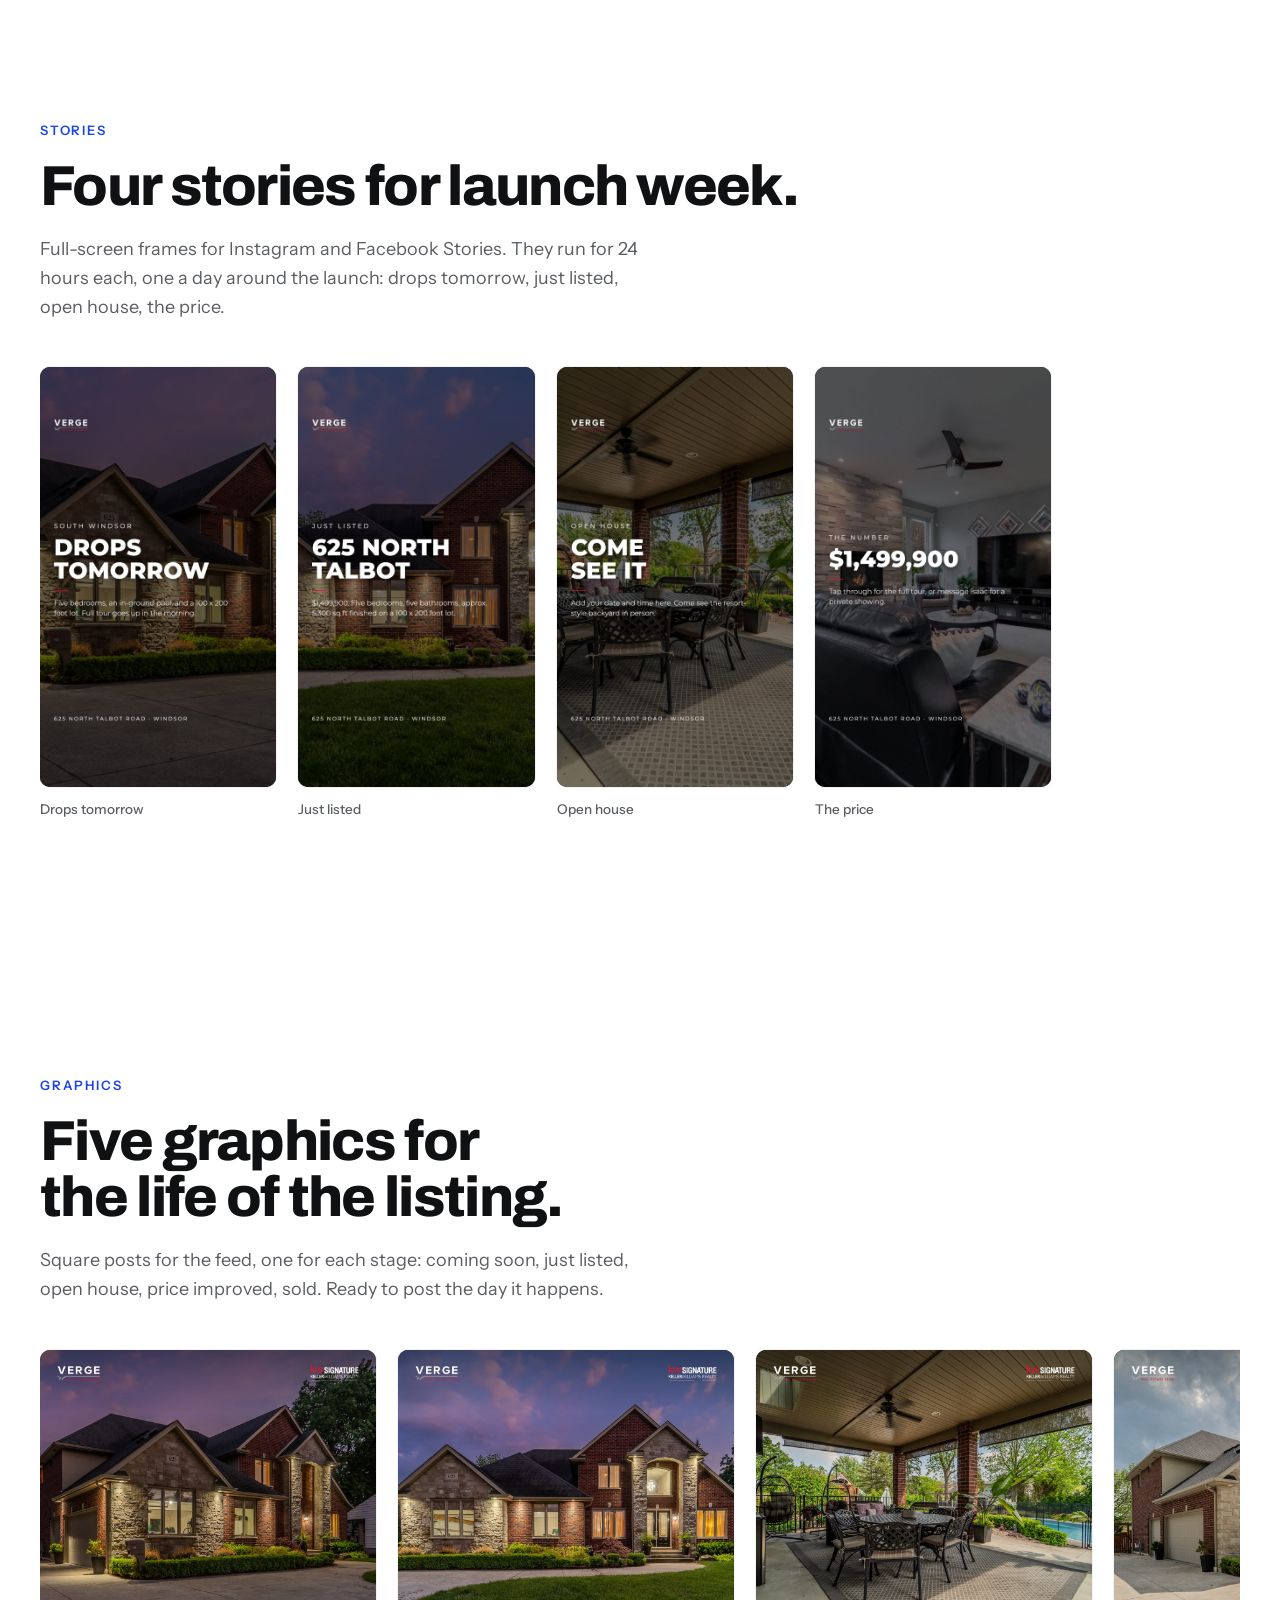
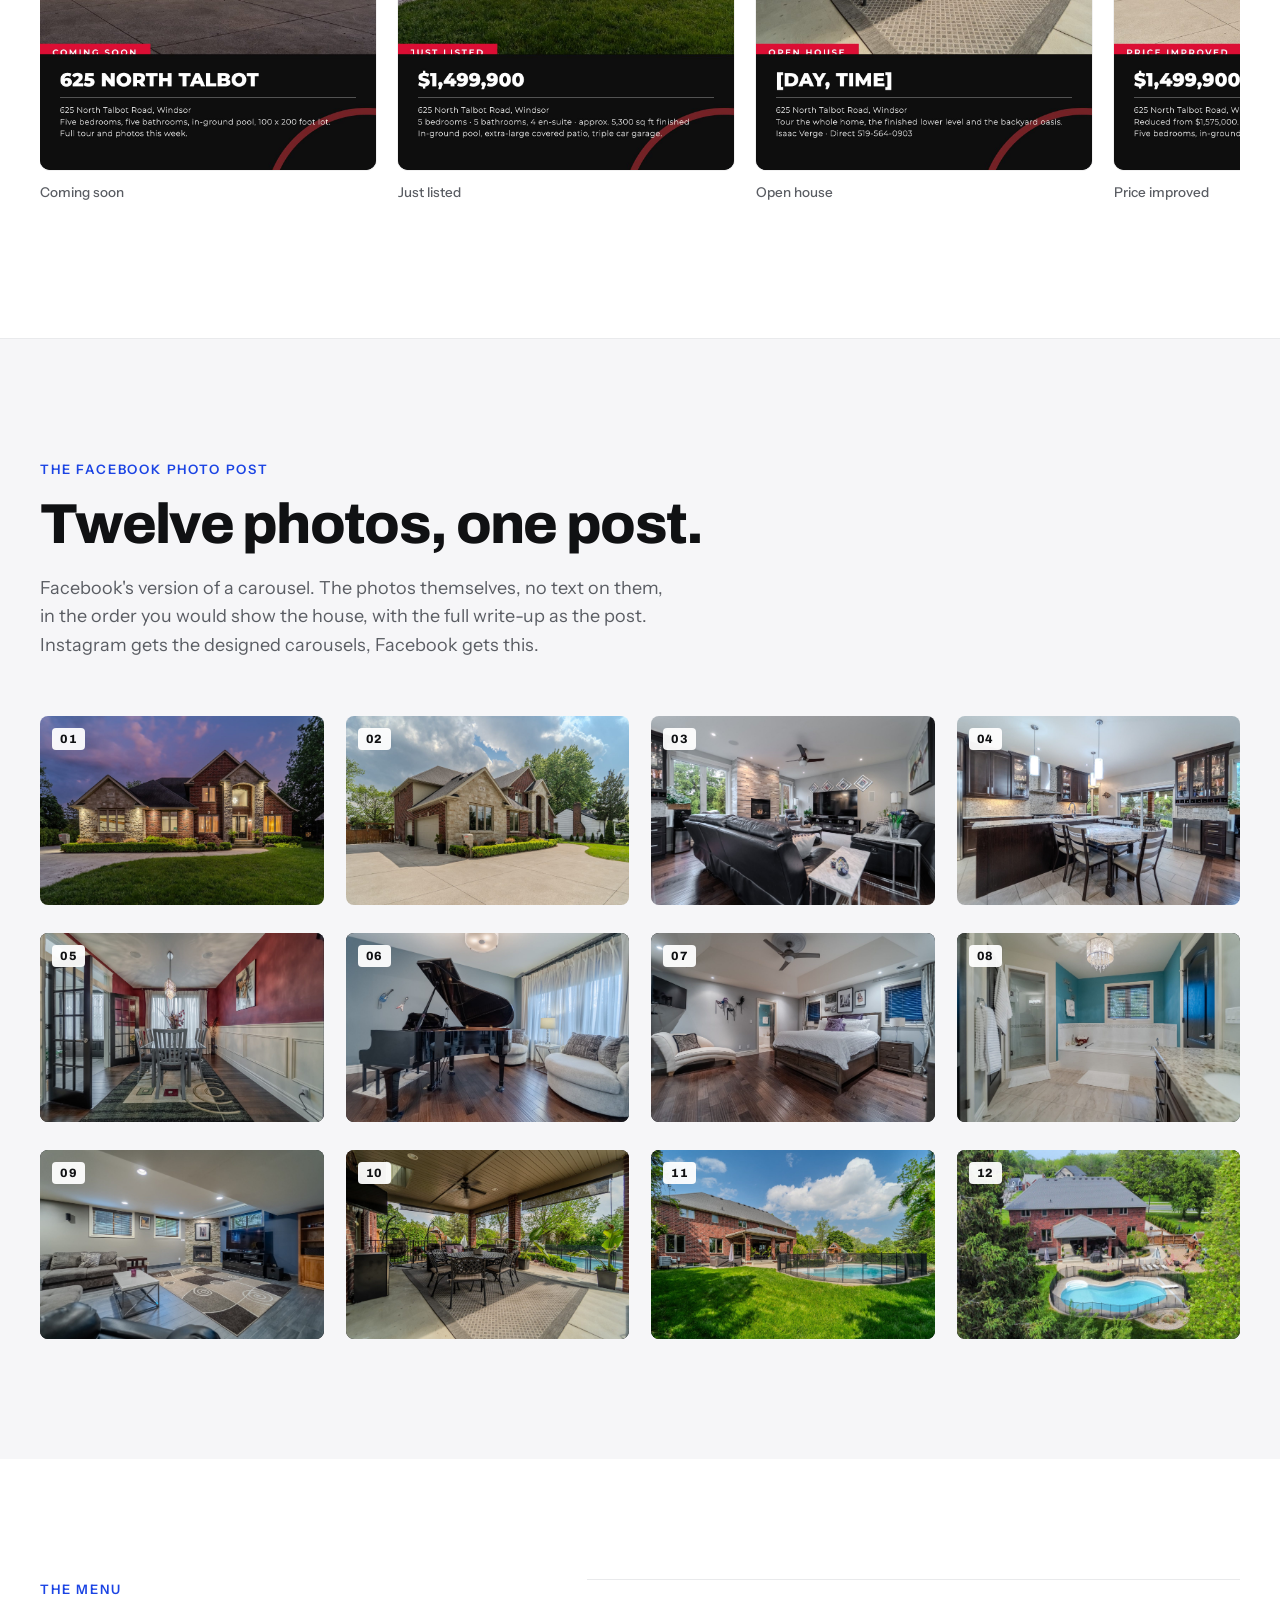
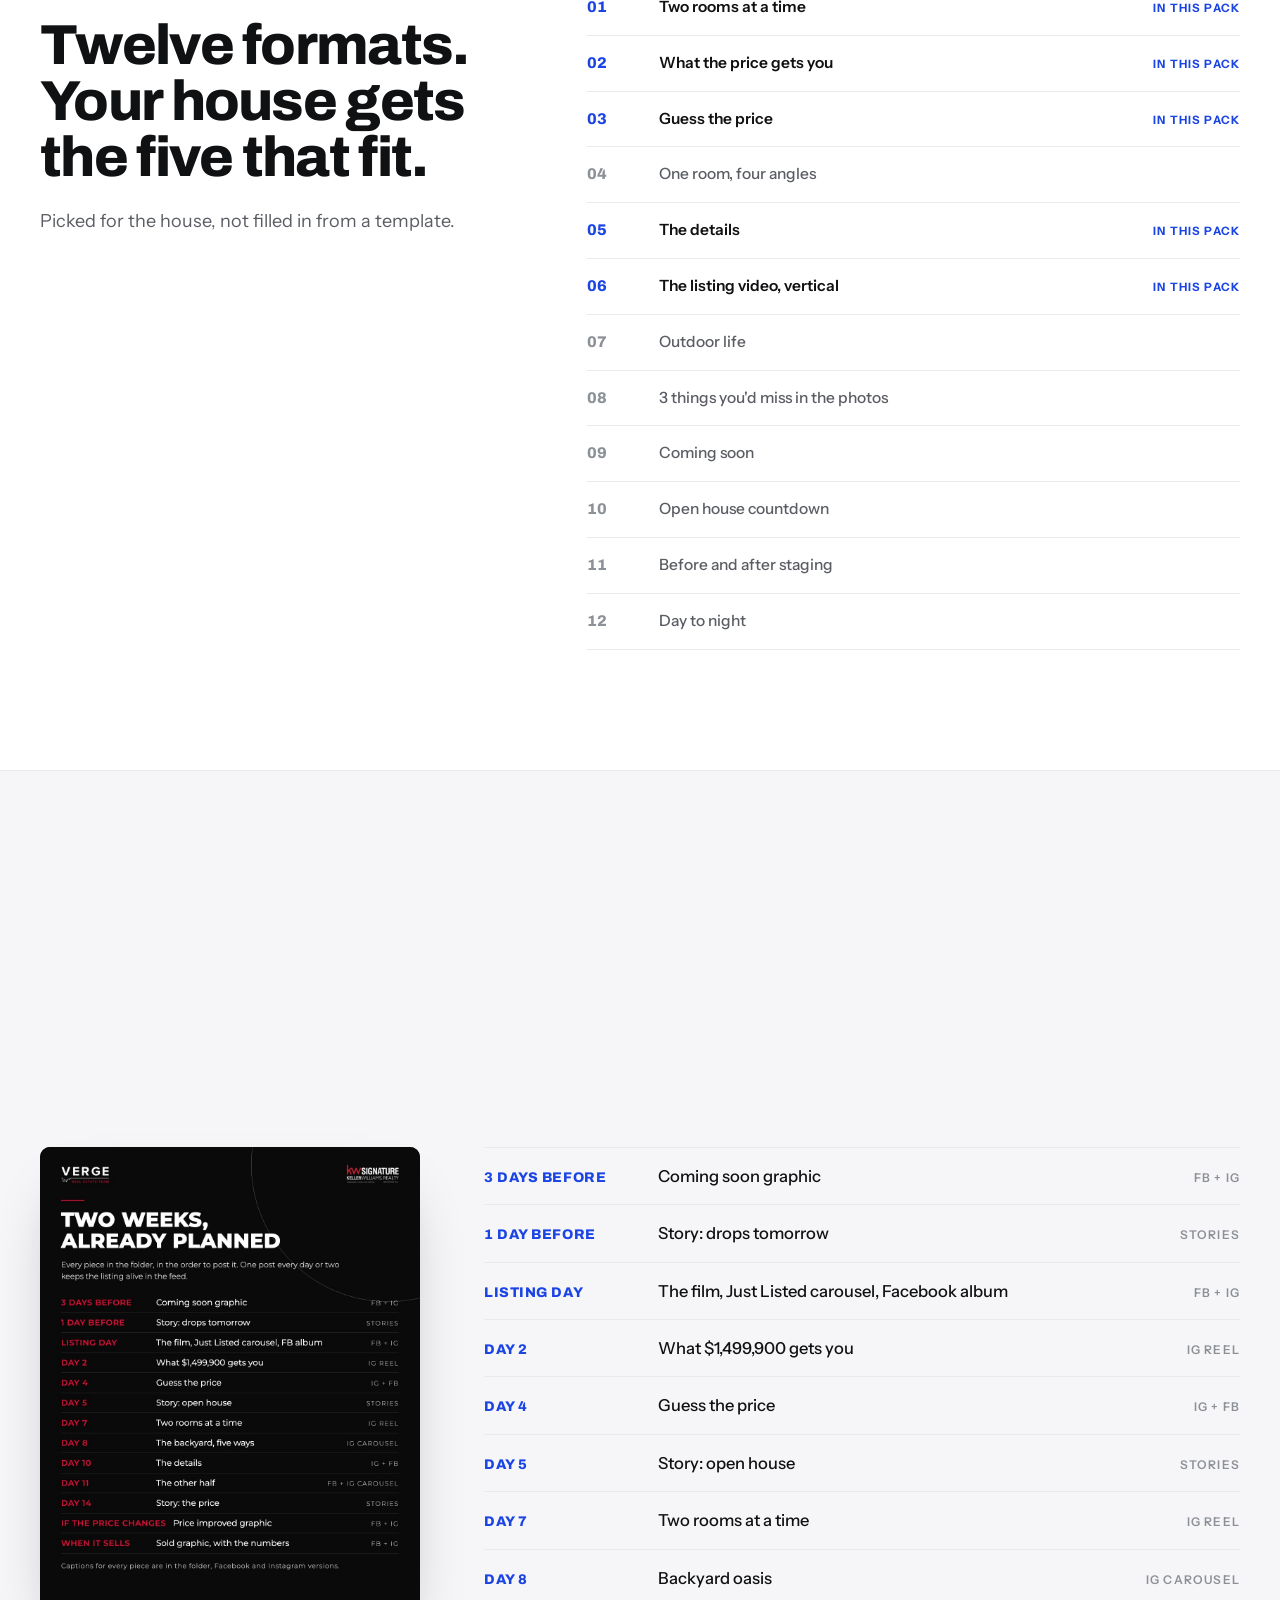
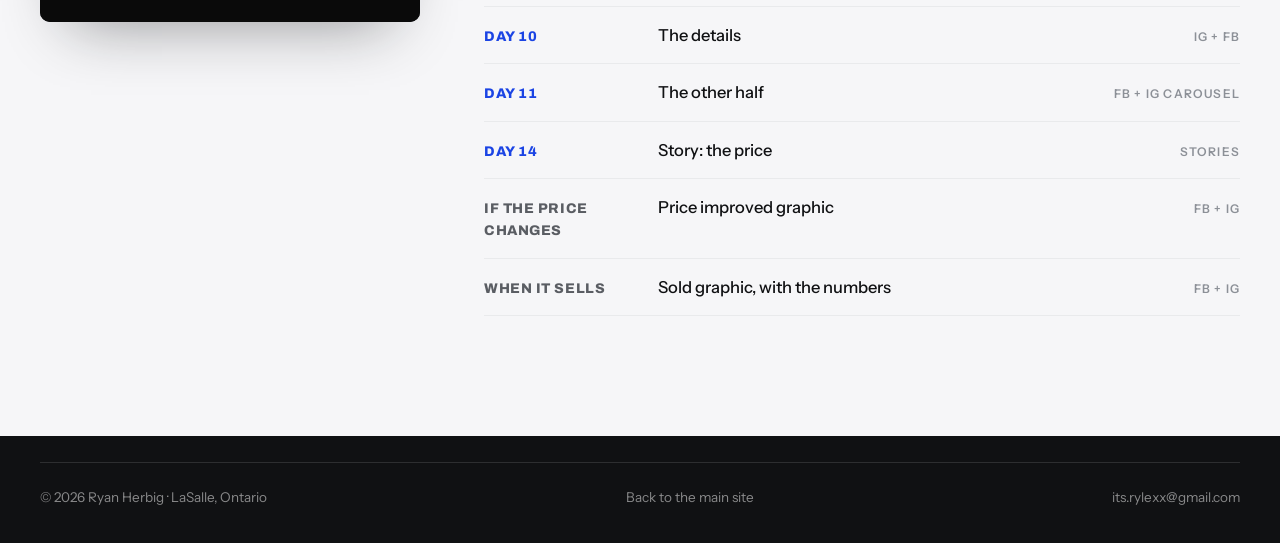
==== commit 706afd81: "pack: the vertical film leads, music swapped to 110 BPM; the great room reel is off Co-Authored-By: " ====
--- a/pack/index.html
+++ b/pack/index.html
@@ -49,7 +49,7 @@
       </div>
     </div>
     <dl class="stats fade">
-      <div><dt>Reels</dt><dd><span data-count="5">0</span></dd><span class="stat-sub">12 to 24 seconds each</span></div>
+      <div><dt>Reels</dt><dd><span data-count="5">0</span></dd><span class="stat-sub">18 to 24 seconds each</span></div>
       <div><dt>Carousels</dt><dd><span data-count="3">0</span></dd><span class="stat-sub">25 slides</span></div>
       <div><dt>Facebook album</dt><dd><span data-count="12">0</span></dd><span class="stat-sub">photos, one post</span></div>
       <div><dt>Stories and graphics</dt><dd><span data-count="9">0</span></dd><span class="stat-sub">coming soon to sold</span></div>
@@ -67,48 +67,48 @@
       <p class="sec-sub"><span class="hint-hover">Hover to preview, click to watch with sound.</span><span class="hint-touch">Tap one to watch with sound.</span></p>
     </div>
     <div class="phones">
-      <article class="phone reveal" style="--d:0.00s" data-video="assets/reels/V5.mp4" data-portrait="1" data-title="What $1,499,900 gets you" tabindex="0" role="button" aria-label="Play What $1,499,900 gets you">
+      <article class="phone reveal" style="--d:0.00s" data-video="assets/reels/F1.mp4" data-portrait="1" data-title="The film" tabindex="0" role="button" aria-label="Play The film">
+        <div class="phone-screen">
+          <img src="assets/posters/F1.jpg" alt="" width="720" height="1280" loading="lazy">
+          <video muted playsinline loop preload="none" data-src="assets/reels/F1_540.mp4"></video>
+          <span class="phone-key">01</span>
+          <span class="phone-dur">0:24</span>
+        </div>
+        <div class="phone-meta">
+          <h3>The film</h3>
+        </div>
+      </article>
+      <article class="phone reveal" style="--d:0.07s" data-video="assets/reels/V5.mp4" data-portrait="1" data-title="What $1,499,900 gets you" tabindex="0" role="button" aria-label="Play What $1,499,900 gets you">
         <div class="phone-screen">
           <img src="assets/posters/V5.jpg" alt="" width="720" height="1280" loading="lazy">
           <video muted playsinline loop preload="none" data-src="assets/reels/V5_540.mp4"></video>
-          <span class="phone-key">01</span>
+          <span class="phone-key">02</span>
           <span class="phone-dur">0:20</span>
         </div>
         <div class="phone-meta">
           <h3>What $1,499,900 gets you</h3>
         </div>
       </article>
-      <article class="phone reveal" style="--d:0.07s" data-video="assets/reels/V4.mp4" data-portrait="1" data-title="Guess the price" tabindex="0" role="button" aria-label="Play Guess the price">
+      <article class="phone reveal" style="--d:0.14s" data-video="assets/reels/V4.mp4" data-portrait="1" data-title="Guess the price" tabindex="0" role="button" aria-label="Play Guess the price">
         <div class="phone-screen">
           <img src="assets/posters/V4.jpg" alt="" width="720" height="1280" loading="lazy">
           <video muted playsinline loop preload="none" data-src="assets/reels/V4_540.mp4"></video>
-          <span class="phone-key">02</span>
+          <span class="phone-key">03</span>
           <span class="phone-dur">0:18</span>
         </div>
         <div class="phone-meta">
           <h3>Guess the price</h3>
         </div>
       </article>
-      <article class="phone reveal" style="--d:0.14s" data-video="assets/reels/V2.mp4" data-portrait="1" data-title="Two rooms at a time" tabindex="0" role="button" aria-label="Play Two rooms at a time">
+      <article class="phone reveal" style="--d:0.21s" data-video="assets/reels/V2.mp4" data-portrait="1" data-title="Two rooms at a time" tabindex="0" role="button" aria-label="Play Two rooms at a time">
         <div class="phone-screen">
           <img src="assets/posters/V2.jpg" alt="" width="720" height="1280" loading="lazy">
           <video muted playsinline loop preload="none" data-src="assets/reels/V2_540.mp4"></video>
-          <span class="phone-key">03</span>
+          <span class="phone-key">04</span>
           <span class="phone-dur">0:18</span>
         </div>
         <div class="phone-meta">
           <h3>Two rooms at a time</h3>
-        </div>
-      </article>
-      <article class="phone reveal" style="--d:0.21s" data-video="assets/reels/V3.mp4" data-portrait="1" data-title="The great room" tabindex="0" role="button" aria-label="Play The great room">
-        <div class="phone-screen">
-          <img src="assets/posters/V3.jpg" alt="" width="720" height="1280" loading="lazy">
-          <video muted playsinline loop preload="none" data-src="assets/reels/V3_540.mp4"></video>
-          <span class="phone-key">04</span>
-          <span class="phone-dur">0:12</span>
-        </div>
-        <div class="phone-meta">
-          <h3>The great room</h3>
         </div>
       </article>
       <article class="phone reveal" style="--d:0.28s" data-video="assets/reels/V1.mp4" data-portrait="1" data-title="The details" tabindex="0" role="button" aria-label="Play The details">
@@ -288,7 +288,7 @@
       <h2>Twelve formats. Your house gets the five that fit.</h2>
       <p class="sec-sub">Picked for the house, not filled in from a template.</p>
     </div>
-    <ul class="menu-list reveal"><li class="menu-row is-on"><span class="menu-key">01</span><span class="menu-name">Two rooms at a time</span><span class="menu-tag">In this pack</span></li><li class="menu-row is-on"><span class="menu-key">02</span><span class="menu-name">What the price gets you</span><span class="menu-tag">In this pack</span></li><li class="menu-row is-on"><span class="menu-key">03</span><span class="menu-name">Guess the price</span><span class="menu-tag">In this pack</span></li><li class="menu-row is-on"><span class="menu-key">04</span><span class="menu-name">One room, four angles</span><span class="menu-tag">In this pack</span></li><li class="menu-row is-on"><span class="menu-key">05</span><span class="menu-name">The details</span><span class="menu-tag">In this pack</span></li><li class="menu-row"><span class="menu-key">06</span><span class="menu-name">The listing video, vertical</span><span class="menu-tag"></span></li><li class="menu-row"><span class="menu-key">07</span><span class="menu-name">Outdoor life</span><span class="menu-tag"></span></li><li class="menu-row"><span class="menu-key">08</span><span class="menu-name">3 things you&#x27;d miss in the photos</span><span class="menu-tag"></span></li><li class="menu-row"><span class="menu-key">09</span><span class="menu-name">Coming soon</span><span class="menu-tag"></span></li><li class="menu-row"><span class="menu-key">10</span><span class="menu-name">Open house countdown</span><span class="menu-tag"></span></li><li class="menu-row"><span class="menu-key">11</span><span class="menu-name">Before and after staging</span><span class="menu-tag"></span></li><li class="menu-row"><span class="menu-key">12</span><span class="menu-name">Day to night</span><span class="menu-tag"></span></li>
+    <ul class="menu-list reveal"><li class="menu-row is-on"><span class="menu-key">01</span><span class="menu-name">Two rooms at a time</span><span class="menu-tag">In this pack</span></li><li class="menu-row is-on"><span class="menu-key">02</span><span class="menu-name">What the price gets you</span><span class="menu-tag">In this pack</span></li><li class="menu-row is-on"><span class="menu-key">03</span><span class="menu-name">Guess the price</span><span class="menu-tag">In this pack</span></li><li class="menu-row"><span class="menu-key">04</span><span class="menu-name">One room, four angles</span><span class="menu-tag"></span></li><li class="menu-row is-on"><span class="menu-key">05</span><span class="menu-name">The details</span><span class="menu-tag">In this pack</span></li><li class="menu-row is-on"><span class="menu-key">06</span><span class="menu-name">The listing video, vertical</span><span class="menu-tag">In this pack</span></li><li class="menu-row"><span class="menu-key">07</span><span class="menu-name">Outdoor life</span><span class="menu-tag"></span></li><li class="menu-row"><span class="menu-key">08</span><span class="menu-name">3 things you&#x27;d miss in the photos</span><span class="menu-tag"></span></li><li class="menu-row"><span class="menu-key">09</span><span class="menu-name">Coming soon</span><span class="menu-tag"></span></li><li class="menu-row"><span class="menu-key">10</span><span class="menu-name">Open house countdown</span><span class="menu-tag"></span></li><li class="menu-row"><span class="menu-key">11</span><span class="menu-name">Before and after staging</span><span class="menu-tag"></span></li><li class="menu-row"><span class="menu-key">12</span><span class="menu-name">Day to night</span><span class="menu-tag"></span></li>
     </ul>
   </div>
 </section>
@@ -305,7 +305,7 @@
       <figure class="when-card reveal" data-full="assets/schedule/schedule.jpg" data-title="The schedule card" tabindex="0" role="button" aria-label="Open the schedule card">
         <img src="assets/schedule/schedule.jpg" alt="The two-week schedule card" width="1080" height="1350" loading="lazy">
       </figure>
-      <ol class="when-list"><li class="when-row reveal" style="--d:0.00s"><span class="when-day">3 days before</span><span class="when-piece">Coming soon graphic</span><span class="when-ch">FB + IG</span></li><li class="when-row reveal" style="--d:0.04s"><span class="when-day">1 day before</span><span class="when-piece">Story: drops tomorrow</span><span class="when-ch">Stories</span></li><li class="when-row reveal" style="--d:0.08s"><span class="when-day">Listing day</span><span class="when-piece">Two rooms at a time, Just Listed carousel, Facebook album</span><span class="when-ch">FB + IG</span></li><li class="when-row reveal" style="--d:0.12s"><span class="when-day">Day 2</span><span class="when-piece">What $1,499,900 gets you</span><span class="when-ch">IG reel</span></li><li class="when-row reveal" style="--d:0.16s"><span class="when-day">Day 4</span><span class="when-piece">Guess the price</span><span class="when-ch">IG + FB</span></li><li class="when-row reveal" style="--d:0.20s"><span class="when-day">Day 5</span><span class="when-piece">Story: open house</span><span class="when-ch">Stories</span></li><li class="when-row reveal" style="--d:0.24s"><span class="when-day">Day 7</span><span class="when-piece">The great room</span><span class="when-ch">IG reel</span></li><li class="when-row reveal" style="--d:0.28s"><span class="when-day">Day 8</span><span class="when-piece">Backyard oasis</span><span class="when-ch">IG carousel</span></li><li class="when-row reveal" style="--d:0.32s"><span class="when-day">Day 10</span><span class="when-piece">The details</span><span class="when-ch">IG + FB</span></li><li class="when-row reveal" style="--d:0.36s"><span class="when-day">Day 11</span><span class="when-piece">The other half</span><span class="when-ch">FB + IG carousel</span></li><li class="when-row reveal" style="--d:0.40s"><span class="when-day">Day 14</span><span class="when-piece">Story: the price</span><span class="when-ch">Stories</span></li><li class="when-row reveal" style="--d:0.44s"><span class="when-day">If the price changes</span><span class="when-piece">Price improved graphic</span><span class="when-ch">FB + IG</span></li><li class="when-row reveal" style="--d:0.48s"><span class="when-day">When it sells</span><span class="when-piece">Sold graphic, with the numbers</span><span class="when-ch">FB + IG</span></li>
+      <ol class="when-list"><li class="when-row reveal" style="--d:0.00s"><span class="when-day">3 days before</span><span class="when-piece">Coming soon graphic</span><span class="when-ch">FB + IG</span></li><li class="when-row reveal" style="--d:0.04s"><span class="when-day">1 day before</span><span class="when-piece">Story: drops tomorrow</span><span class="when-ch">Stories</span></li><li class="when-row reveal" style="--d:0.08s"><span class="when-day">Listing day</span><span class="when-piece">The film, Just Listed carousel, Facebook album</span><span class="when-ch">FB + IG</span></li><li class="when-row reveal" style="--d:0.12s"><span class="when-day">Day 2</span><span class="when-piece">What $1,499,900 gets you</span><span class="when-ch">IG reel</span></li><li class="when-row reveal" style="--d:0.16s"><span class="when-day">Day 4</span><span class="when-piece">Guess the price</span><span class="when-ch">IG + FB</span></li><li class="when-row reveal" style="--d:0.20s"><span class="when-day">Day 5</span><span class="when-piece">Story: open house</span><span class="when-ch">Stories</span></li><li class="when-row reveal" style="--d:0.24s"><span class="when-day">Day 7</span><span class="when-piece">Two rooms at a time</span><span class="when-ch">IG reel</span></li><li class="when-row reveal" style="--d:0.28s"><span class="when-day">Day 8</span><span class="when-piece">Backyard oasis</span><span class="when-ch">IG carousel</span></li><li class="when-row reveal" style="--d:0.32s"><span class="when-day">Day 10</span><span class="when-piece">The details</span><span class="when-ch">IG + FB</span></li><li class="when-row reveal" style="--d:0.36s"><span class="when-day">Day 11</span><span class="when-piece">The other half</span><span class="when-ch">FB + IG carousel</span></li><li class="when-row reveal" style="--d:0.40s"><span class="when-day">Day 14</span><span class="when-piece">Story: the price</span><span class="when-ch">Stories</span></li><li class="when-row reveal" style="--d:0.44s"><span class="when-day">If the price changes</span><span class="when-piece">Price improved graphic</span><span class="when-ch">FB + IG</span></li><li class="when-row reveal" style="--d:0.48s"><span class="when-day">When it sells</span><span class="when-piece">Sold graphic, with the numbers</span><span class="when-ch">FB + IG</span></li>
       </ol>
     </div>
   </div>
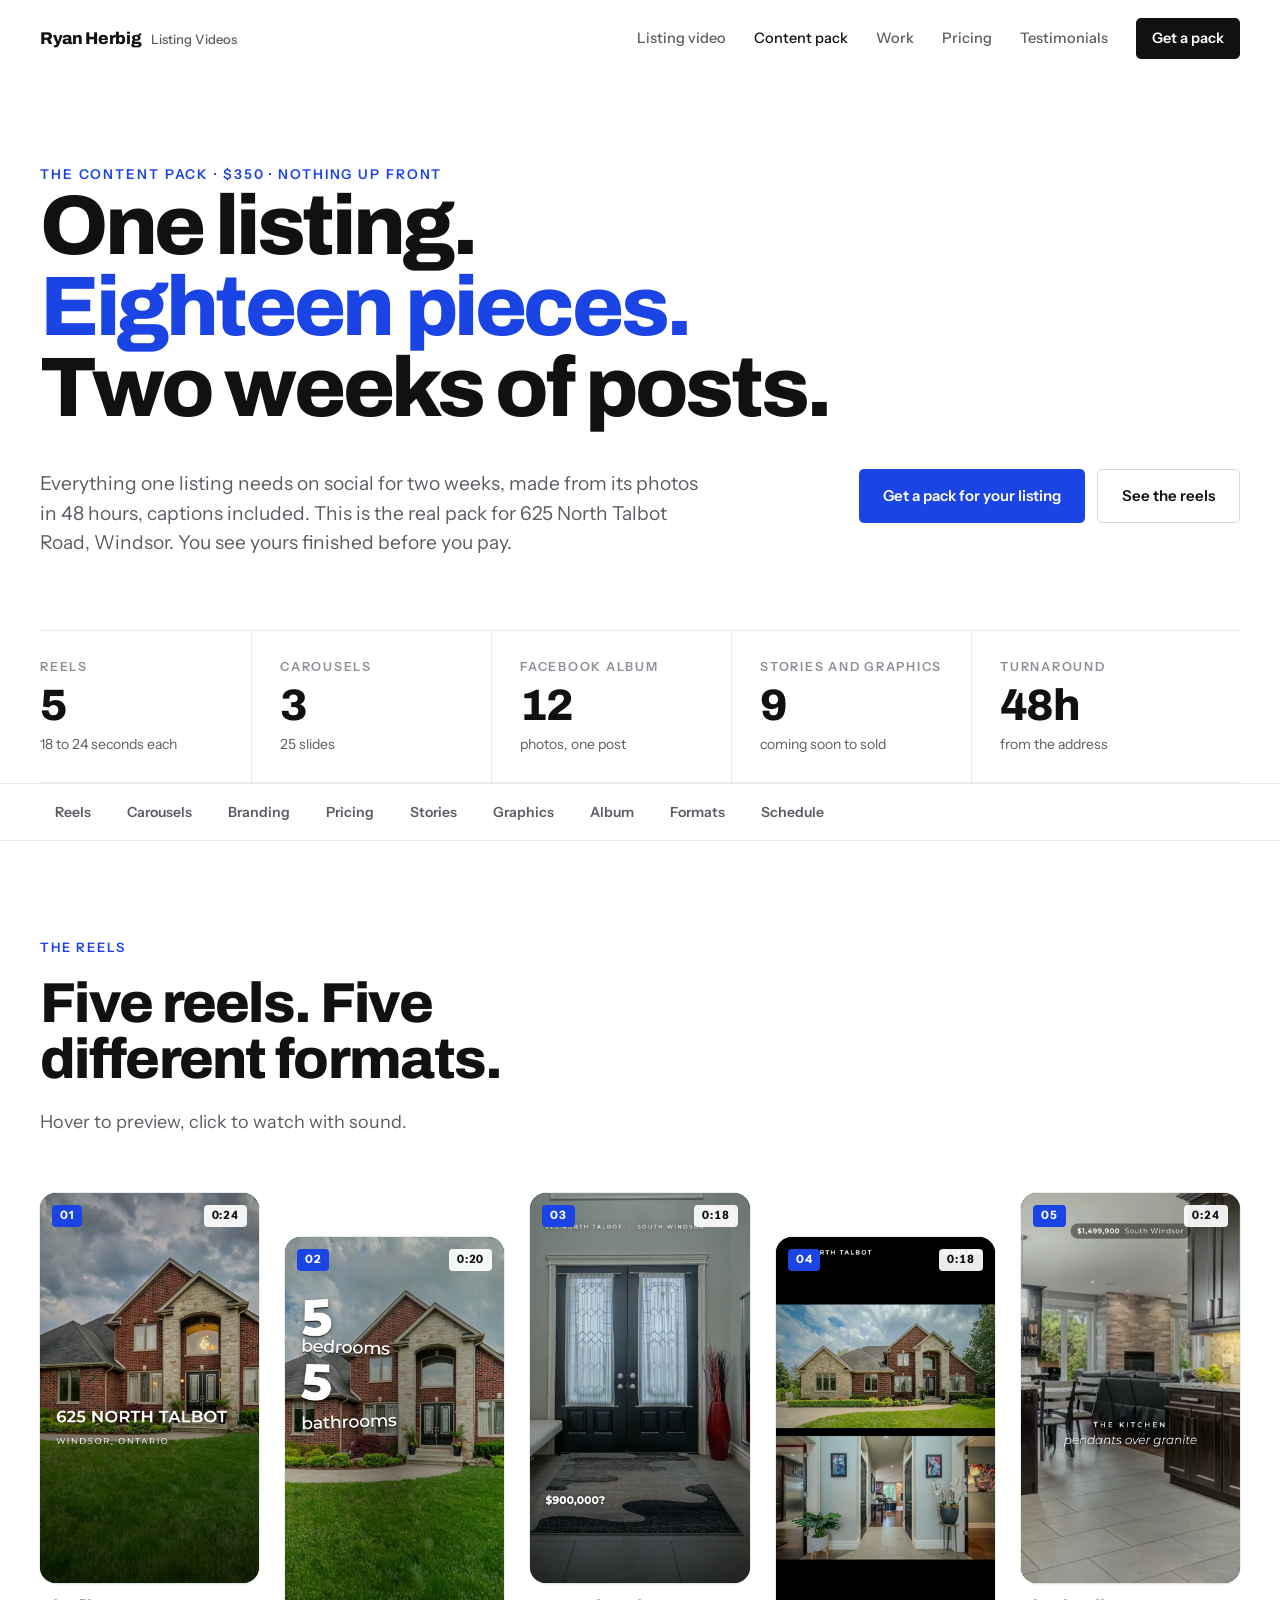
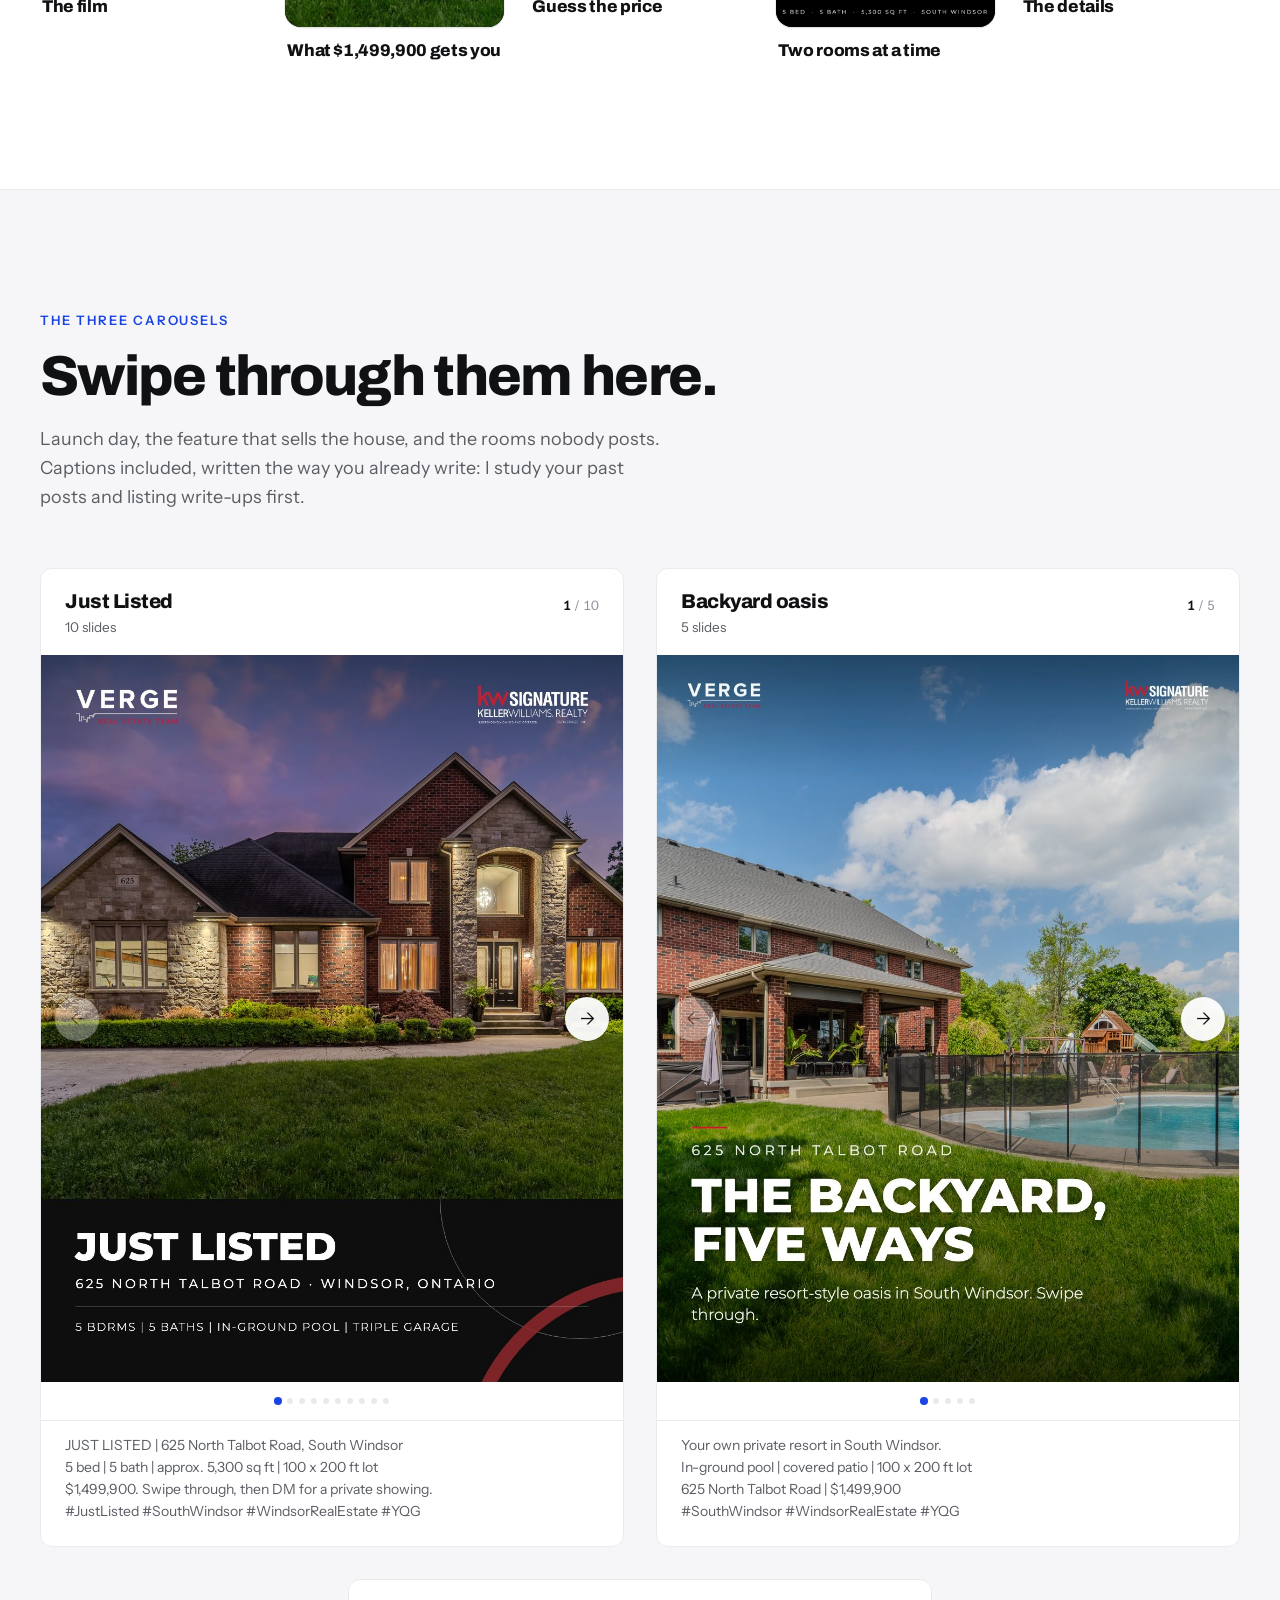
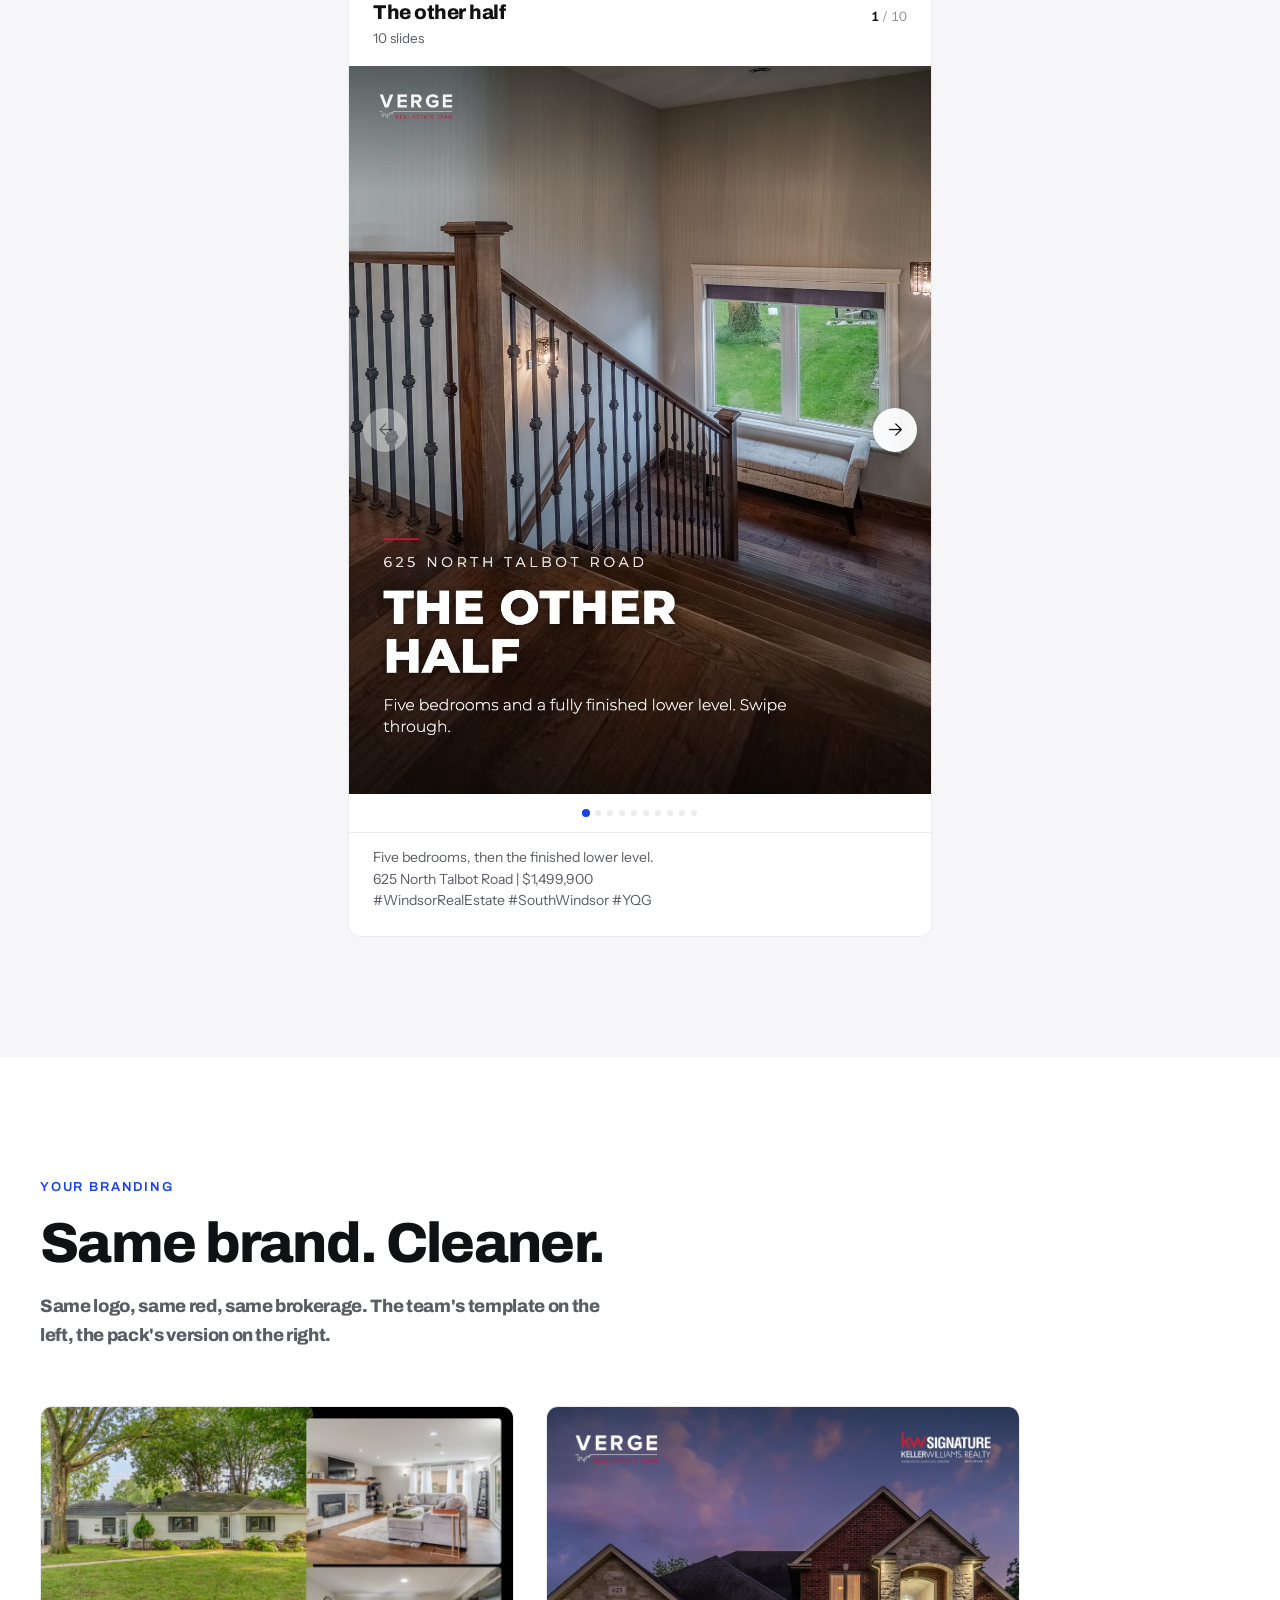
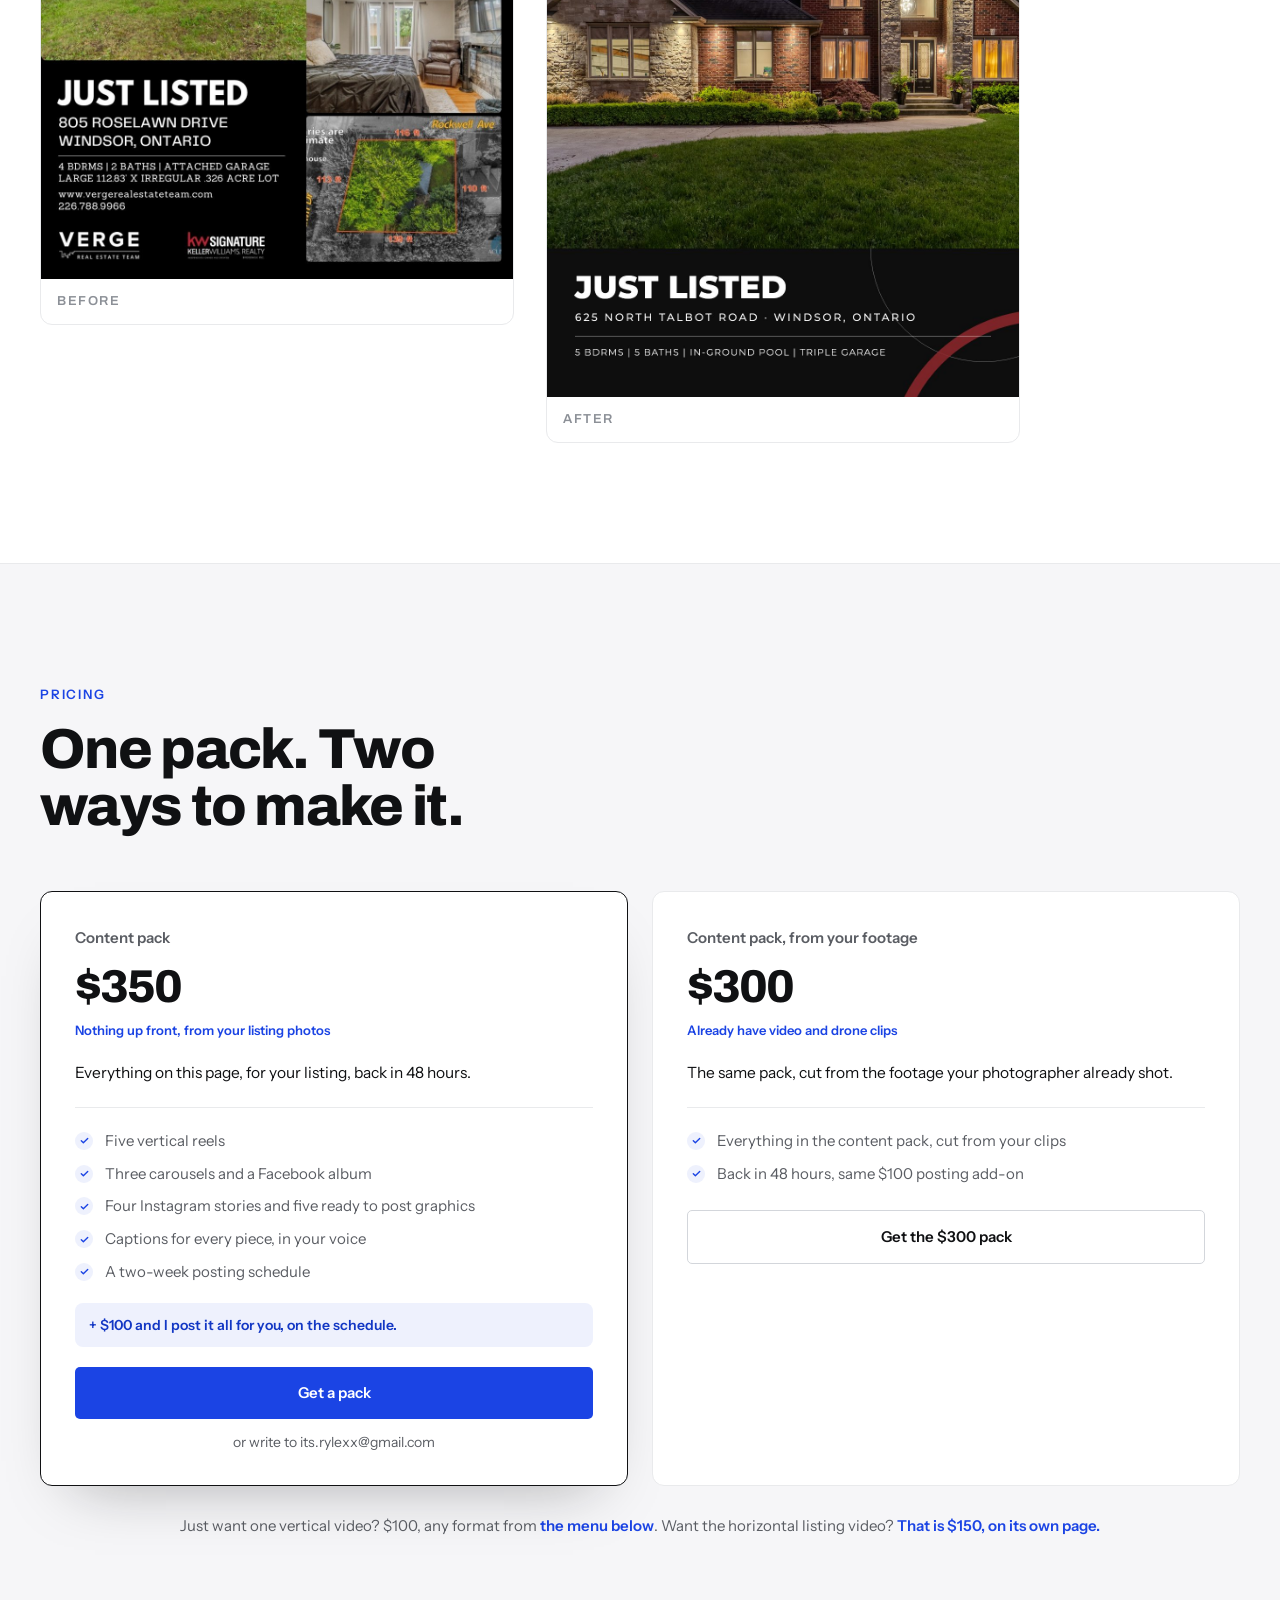
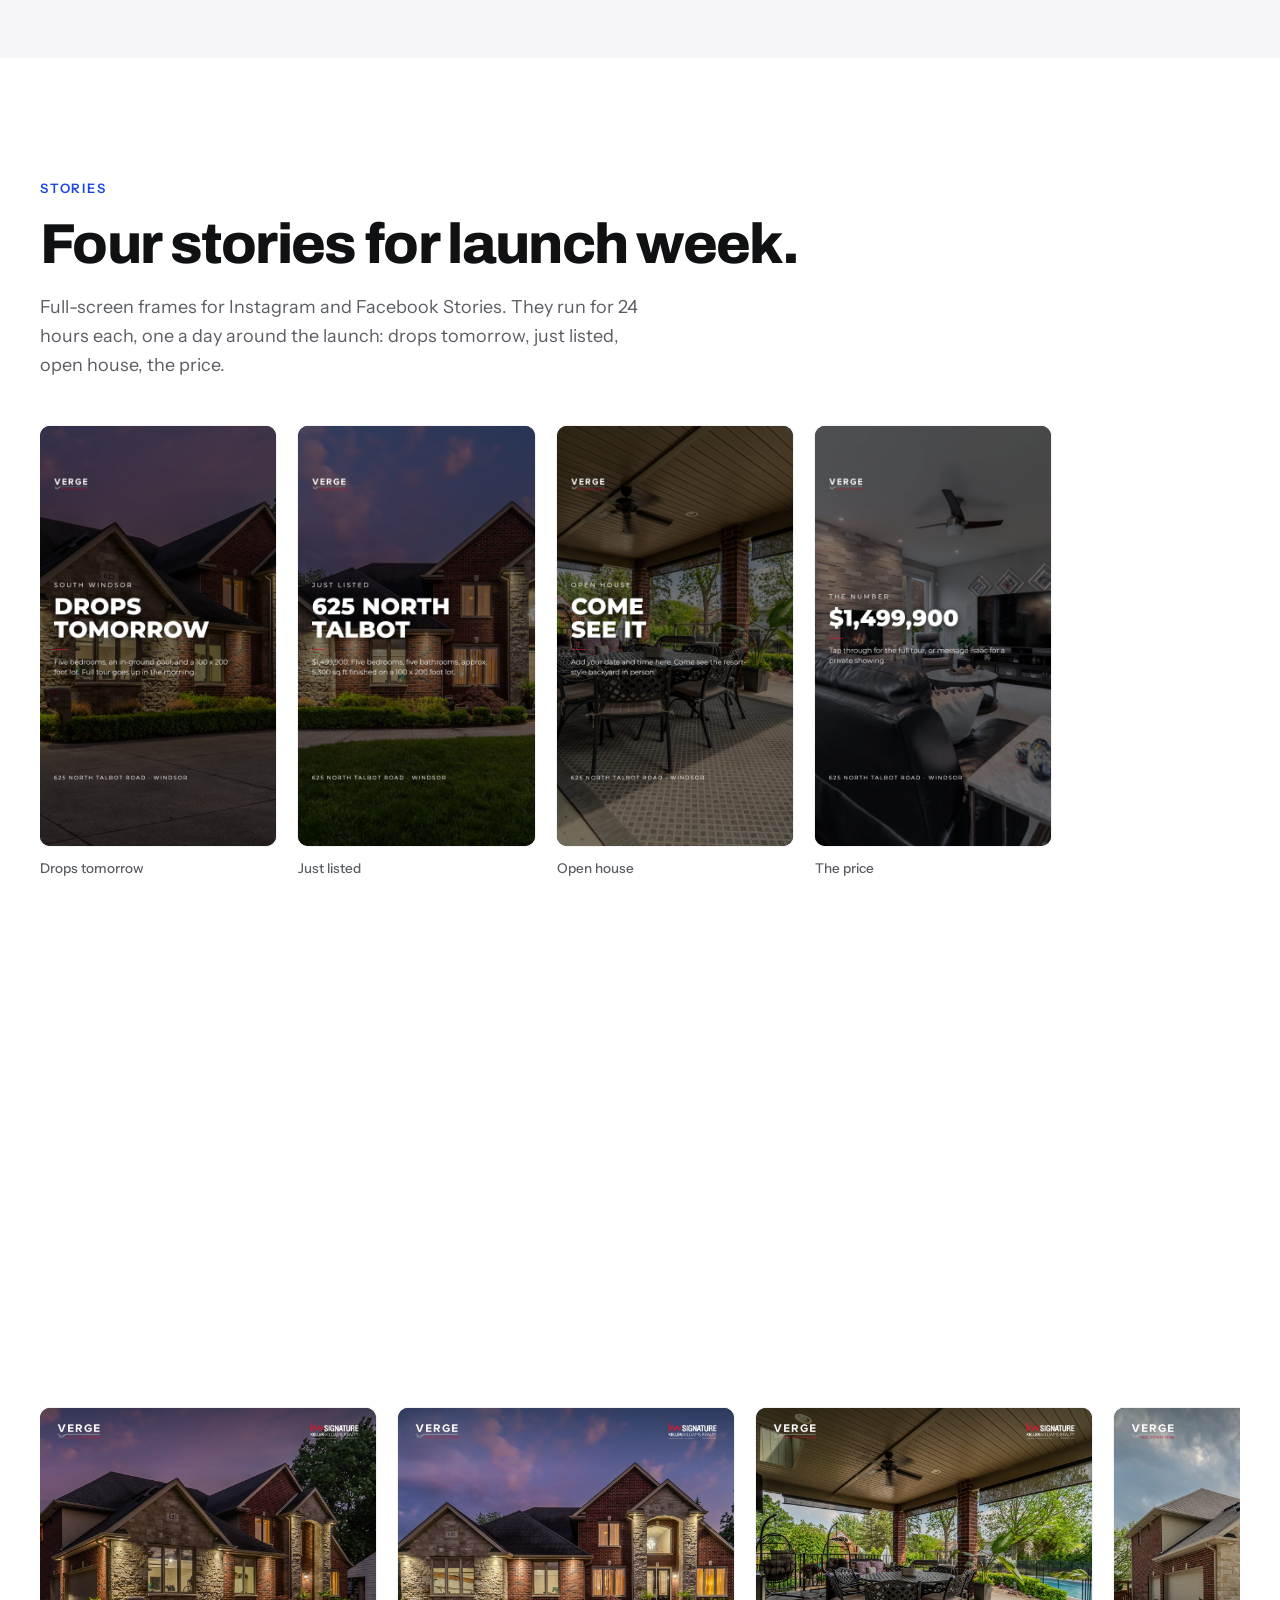
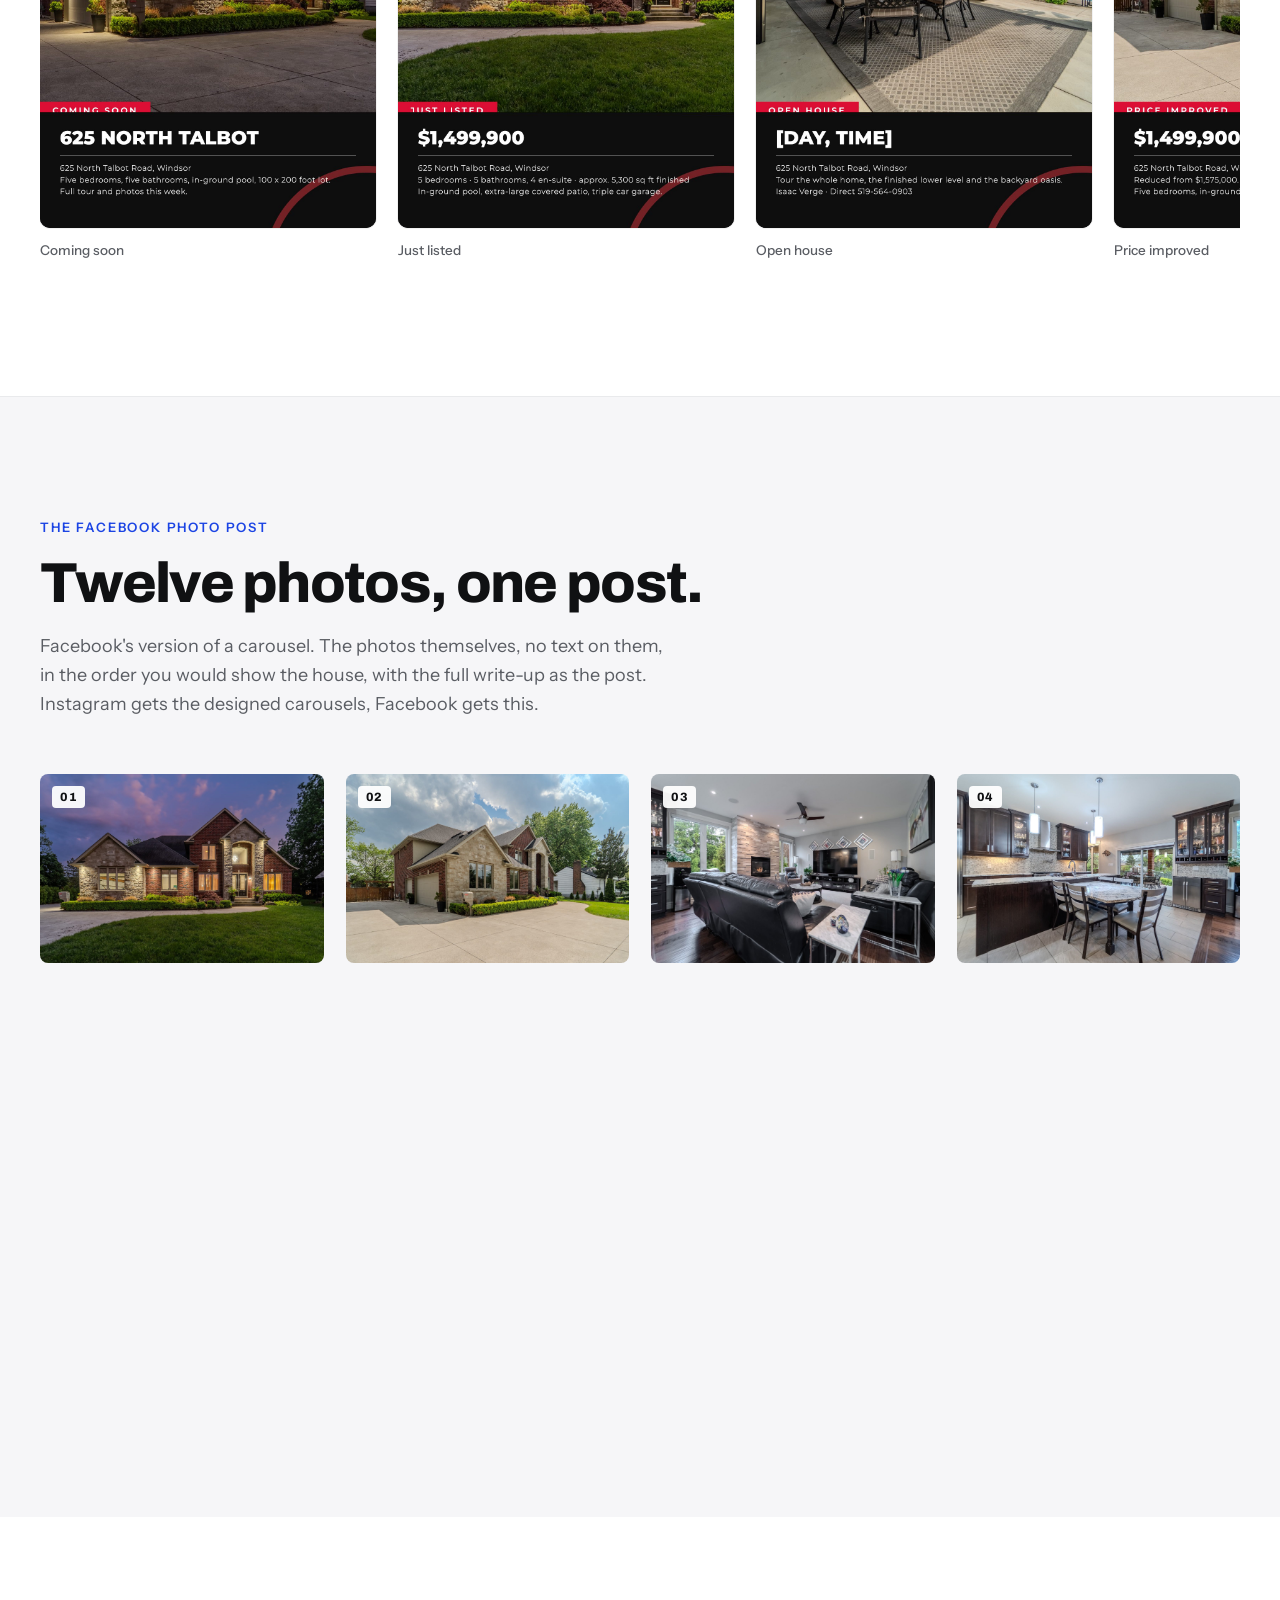
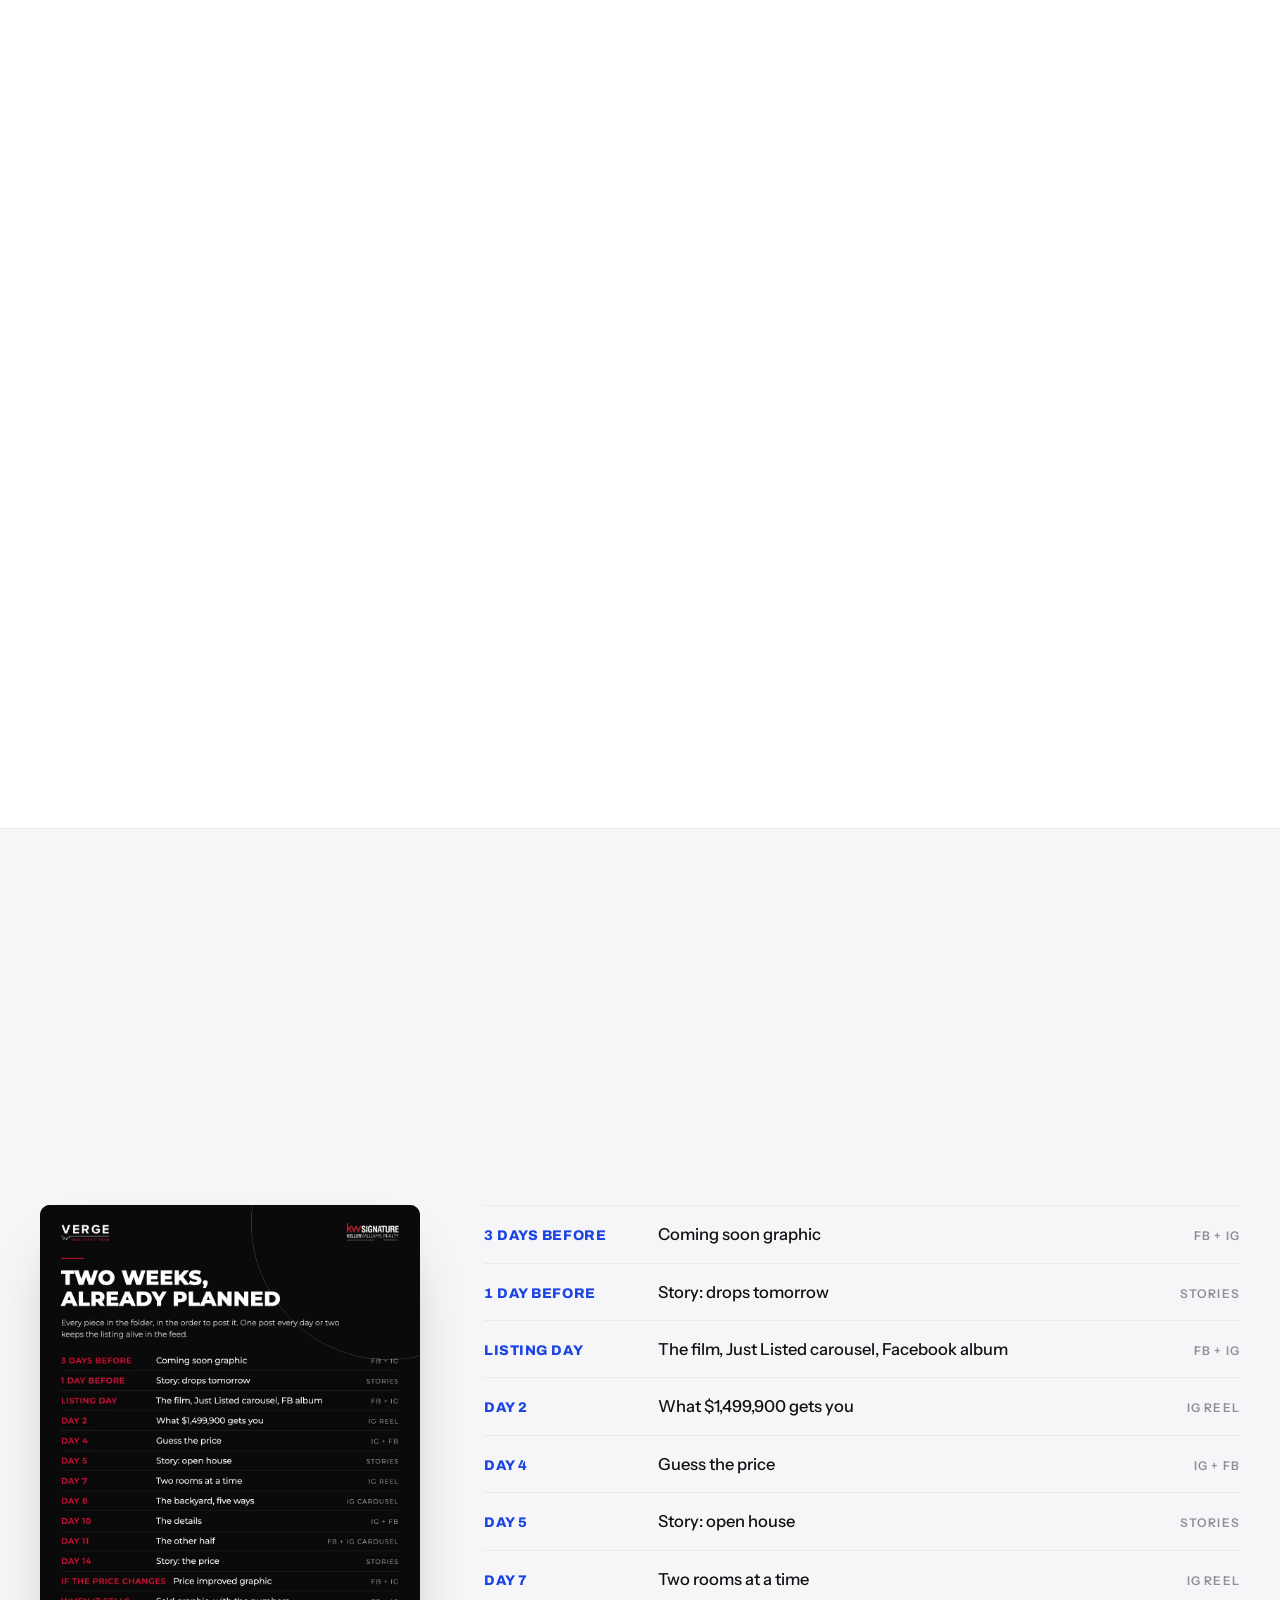
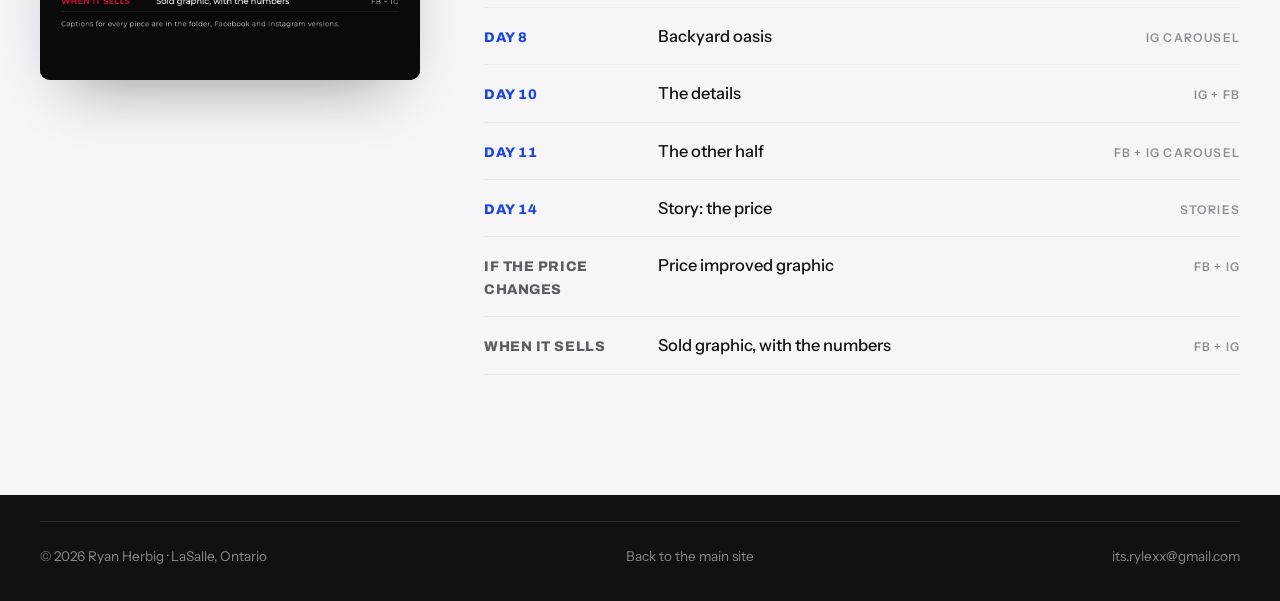
==== commit 25c5444f: "site: five competitor patterns plus the capacity line Mirrors listing-video-agency 1a0de1e and 38c85" ====
--- a/pack/index.html
+++ b/pack/index.html
@@ -23,6 +23,7 @@
   <nav class="topnav">
     <a href="../video/">Listing video</a>
     <a href="./" aria-current="page">Content pack</a>
+    <a href="../video/#work">Work</a>
     <a class="nav-pricing" href="#pricing">Pricing</a>
     <a href="../#clients">Testimonials</a>
     <a class="nav-cta" href="mailto:its.rylexx@gmail.com?subject=Content%20pack&amp;body=Address%3A%0A%0AMLS%20link%20(if%20you%20have%20one)%3A%0A%0AName%20and%20brokerage%3A%0A">Get a pack</a>
@@ -57,6 +58,21 @@
     </dl>
   </div>
 </section>
+
+<!-- ============================ JUMP BAR ============================ -->
+<nav class="packnav" aria-label="Jump to a part of the pack">
+  <div class="container packnav-row" id="packnav">
+    <a href="#reels">Reels</a>
+    <a href="#carousels">Carousels</a>
+    <a href="#branding">Branding</a>
+    <a href="#pricing">Pricing</a>
+    <a href="#stories">Stories</a>
+    <a href="#graphics">Graphics</a>
+    <a href="#album">Album</a>
+    <a href="#menu">Formats</a>
+    <a href="#schedule">Schedule</a>
+  </div>
+</nav>
 
 <!-- ============================ REELS ============================ -->
 <section class="section reels" id="reels">
--- a/styles.css
+++ b/styles.css
@@ -112,6 +112,19 @@
 .montage-video{width:100%;height:100%;object-fit:cover;transform:scale(calc(1.12 - .12*var(--p,0)));will-change:transform;filter:saturate(.9) contrast(1.03)}
 .grain{position:absolute;inset:0;pointer-events:none;opacity:.06;mix-blend-mode:overlay;background-image:url("data:image/svg+xml;utf8,<svg xmlns='http://www.w3.org/2000/svg' width='180' height='180'><filter id='n'><feTurbulence type='fractalNoise' baseFrequency='.85' numOctaves='2' stitchTiles='stitch'/></filter><rect width='100%' height='100%' filter='url(%23n)'/></svg>");background-size:180px 180px}
 
+/* ---------- the brokerage line (who the seventeen were for) ---------- */
+.brokers{padding:34px 0 6px}
+.brokers-row{display:flex;flex-wrap:wrap;align-items:baseline;gap:12px 26px}
+.brokers-lead{font-size:12.5px;font-weight:600;letter-spacing:.14em;text-transform:uppercase;color:var(--mute)}
+.brokers-row li{font-size:15px;font-weight:600;color:var(--soft)}
+
+/* ---------- the problem (why most listings have no video) ---------- */
+.problem{background:var(--ground-alt);border-top:1px solid var(--line)}
+.problem-grid{display:grid;grid-template-columns:minmax(0,.9fr) minmax(0,1.1fr);gap:40px 72px;align-items:start}
+.problem .sec-head{margin-bottom:0}
+.problem-copy{display:grid;gap:20px;font-size:18px;color:var(--soft);max-width:56ch}
+.problem-copy strong{color:var(--ink);font-weight:600}
+
 /* ---------- how it works ---------- */
 .how{padding-top:110px}
 .steps{display:grid;grid-template-columns:repeat(3,1fr);gap:0;border-top:1px solid var(--line)}
@@ -162,6 +175,9 @@
 /* ---------- work carousel ---------- */
 .work{background:var(--ground-alt);overflow:hidden}
 .work-sub{color:var(--soft);font-size:18px;max-width:52ch;margin-bottom:48px}
+.work-all{font-weight:600;color:var(--accent);white-space:nowrap}
+.work-all span{display:inline-block;transition:transform .25s var(--ease-out)}
+.work-all:hover span{transform:translateX(3px)}
 .hint-touch{display:none}
 .quotes-more{display:inline-block;margin-top:18px}
 .work-more{display:none}
@@ -240,6 +256,7 @@
 .offer-terms{font-size:14px;color:#8FA5FF;font-weight:600;white-space:nowrap}
 .offer-cta{margin-top:48px;display:flex;align-items:center;gap:24px;flex-wrap:wrap}
 .offer-mail{color:rgba(255,255,255,.6);font-size:15px}
+.offer-note{margin-top:26px;max-width:54ch;font-size:15.5px;color:rgba(255,255,255,.62);line-height:1.6}
 
 /* ---------- footer ---------- */
 .footer{position:relative;z-index:1;padding:26px 0 calc(34px + env(safe-area-inset-bottom));font-size:13.5px;color:rgba(255,255,255,.5);background:var(--ink)}
@@ -287,6 +304,7 @@
 
 /* ---------- responsive ---------- */
 @media (max-width:1024px){
+  .problem-grid{grid-template-columns:1fr;gap:28px}
   .about-grid,.about.no-portrait .about-grid{grid-template-columns:1fr;gap:36px}
   .portrait img{max-width:380px}
   .offer-row{grid-template-columns:1fr auto;grid-template-areas:"name price" "desc desc" "terms terms"}
@@ -340,6 +358,10 @@
   .hero-actions .btn{width:100%}
   .sec-sub{font-size:16.5px}
   .card{flex-basis:84%}
+  .brokers{padding:26px 0 2px}
+  .brokers-row{gap:8px 18px}
+  .brokers-row li{font-size:14px}
+  .problem-copy{font-size:17px}
   .offer-proof{grid-template-columns:1fr 1fr}
   .proof-item{padding:22px 8px;border-bottom:1px solid rgba(255,255,255,.16)}
   .proof-light .proof-item{border-bottom-color:var(--line)}
@@ -425,12 +447,19 @@
 .plans{display:grid;grid-template-columns:repeat(3,1fr);gap:24px;align-items:stretch}
 .plans-2{grid-template-columns:1fr 1fr}
 .plan{
+  position:relative;
   display:flex;flex-direction:column;background:var(--ground);border:1px solid var(--line);border-radius:12px;padding:34px 34px 32px;
   transition:opacity .9s var(--ease-out) var(--d,0s),transform .9s var(--ease-out) var(--d,0s),box-shadow .35s,border-color .35s;
 }
 .plans .plan:nth-child(2){--d:.08s}.plans .plan:nth-child(3){--d:.16s}
 .plan:hover{box-shadow:0 24px 50px -30px rgba(16,17,19,.25);border-color:#DBDDE1}
 .plan.is-featured{border-color:var(--ink);box-shadow:0 30px 60px -34px rgba(16,17,19,.35)}
+.plan-flag{
+  position:absolute;top:-13px;left:30px;
+  background:var(--ink);color:#fff;font-size:11.5px;font-weight:700;letter-spacing:.12em;text-transform:uppercase;
+  padding:7px 13px;border-radius:4px;
+}
+.plan-flag b{font-weight:700;color:#fff}
 .plan-name{font-weight:600;font-size:15px;color:var(--soft)}
 .plan-price{font-family:var(--display);font-weight:800;font-size:46px;letter-spacing:-.04em;line-height:1;margin-top:14px;font-variant-numeric:tabular-nums}
 .plan-terms{font-size:13px;font-weight:600;color:var(--accent);margin-top:10px}
--- a/pack/pack.css
+++ b/pack/pack.css
@@ -25,6 +25,26 @@
   font-size:13.5px;font-weight:500;color:var(--soft);transition-delay:.75s;
 }
 .hero-address .dot{width:4px;height:4px;border-radius:50%;background:var(--line);align-self:center}
+
+/* ---------- the jump bar: pick a piece type instead of scrolling past all of them ---------- */
+/* body's overflow-x:hidden makes it a scroll container, which kills position:sticky. clip
+   guards the same horizontal overflow without creating one. This page has no montage, so
+   only the rails can overflow, and they scroll inside their own containers. */
+body.pack-page{overflow-x:clip}
+.packnav{
+  position:sticky;top:63px;z-index:40;
+  background:rgba(255,255,255,.93);-webkit-backdrop-filter:blur(12px);backdrop-filter:blur(12px);
+  border-top:1px solid var(--line);border-bottom:1px solid var(--line);
+}
+.packnav-row{display:flex;gap:6px;padding:9px 0;overflow-x:auto;scrollbar-width:none}
+.packnav-row::-webkit-scrollbar{display:none}
+.packnav a{
+  flex:0 0 auto;padding:8px 15px;border-radius:999px;white-space:nowrap;
+  font-size:14px;font-weight:600;color:var(--soft);transition:background .2s,color .2s;
+}
+.packnav a:hover{background:var(--accent-tint);color:var(--accent-ink)}
+.packnav a.is-on{background:var(--ink);color:#fff}
+.pack-page section[id]{scroll-margin-top:118px}
 
 /* ---------- reels: five phones (six until 2026-09-11) ---------- */
 .reels{padding-top:96px}
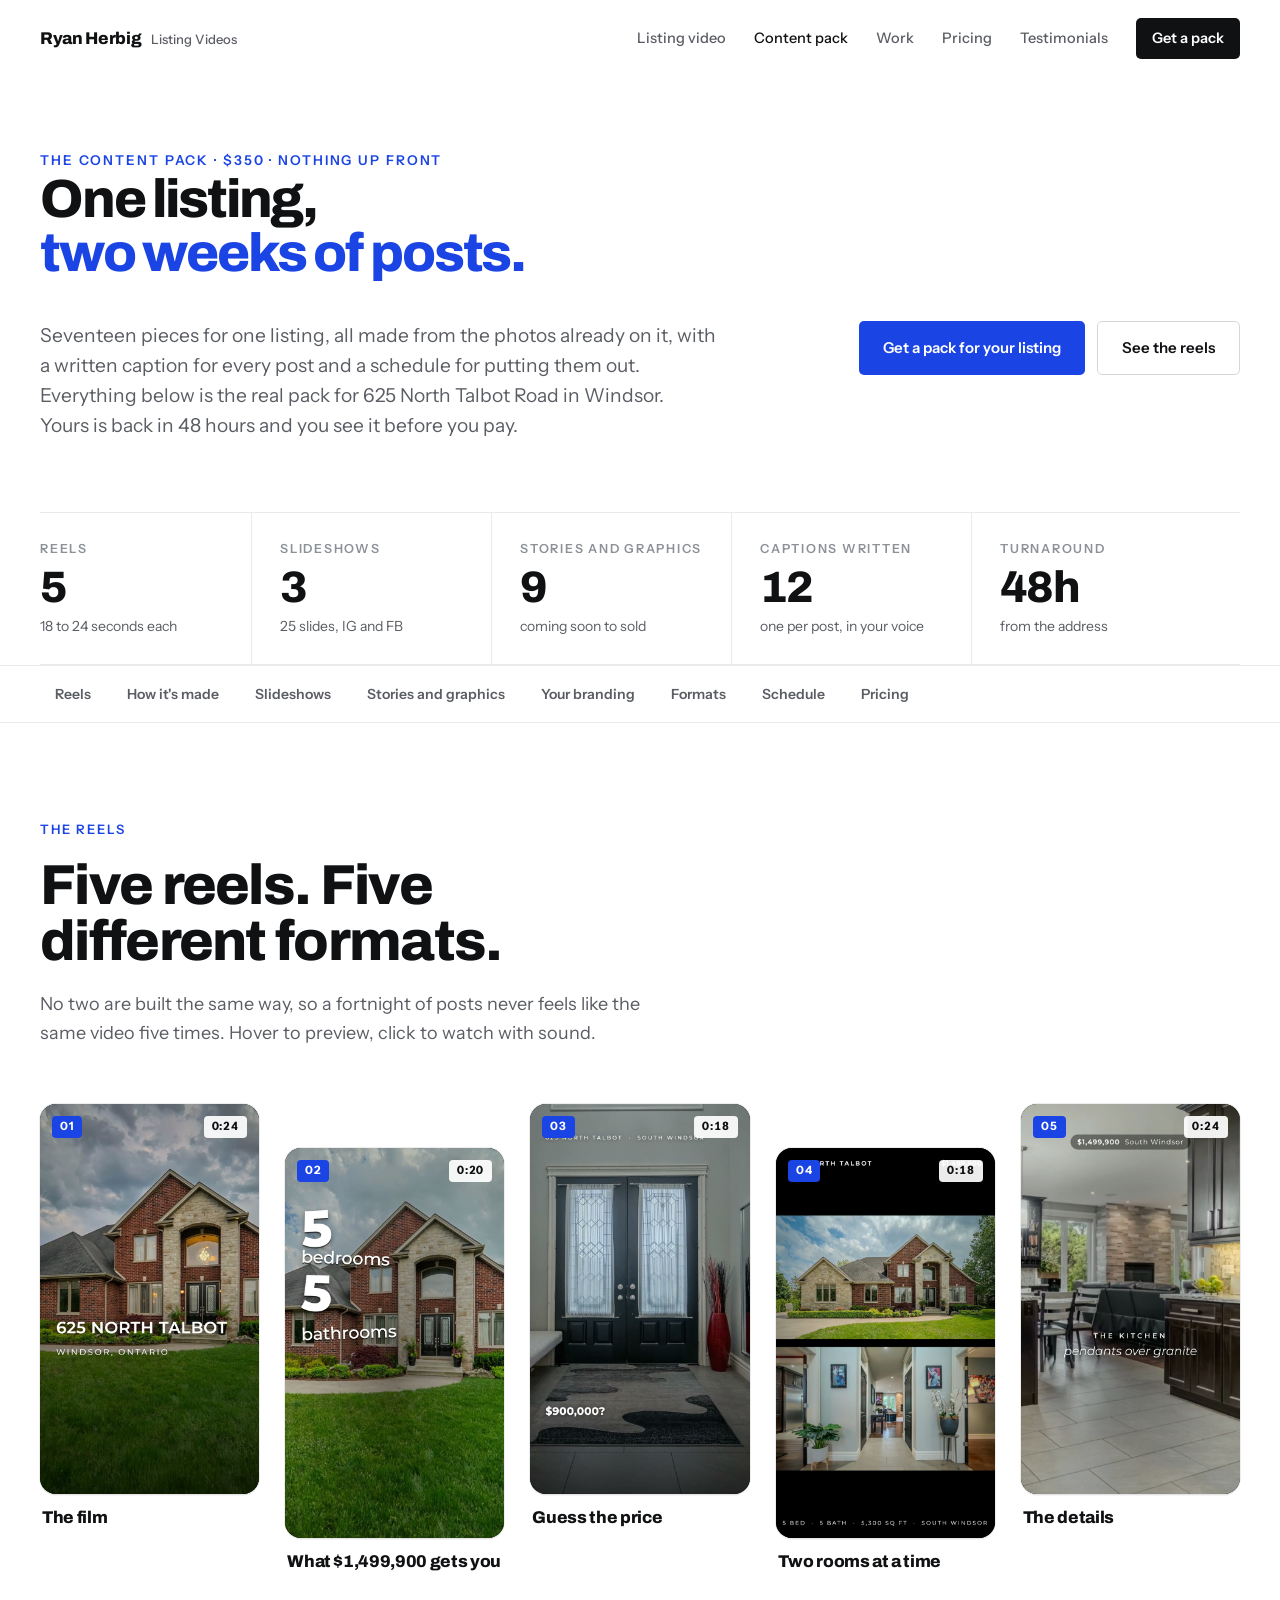
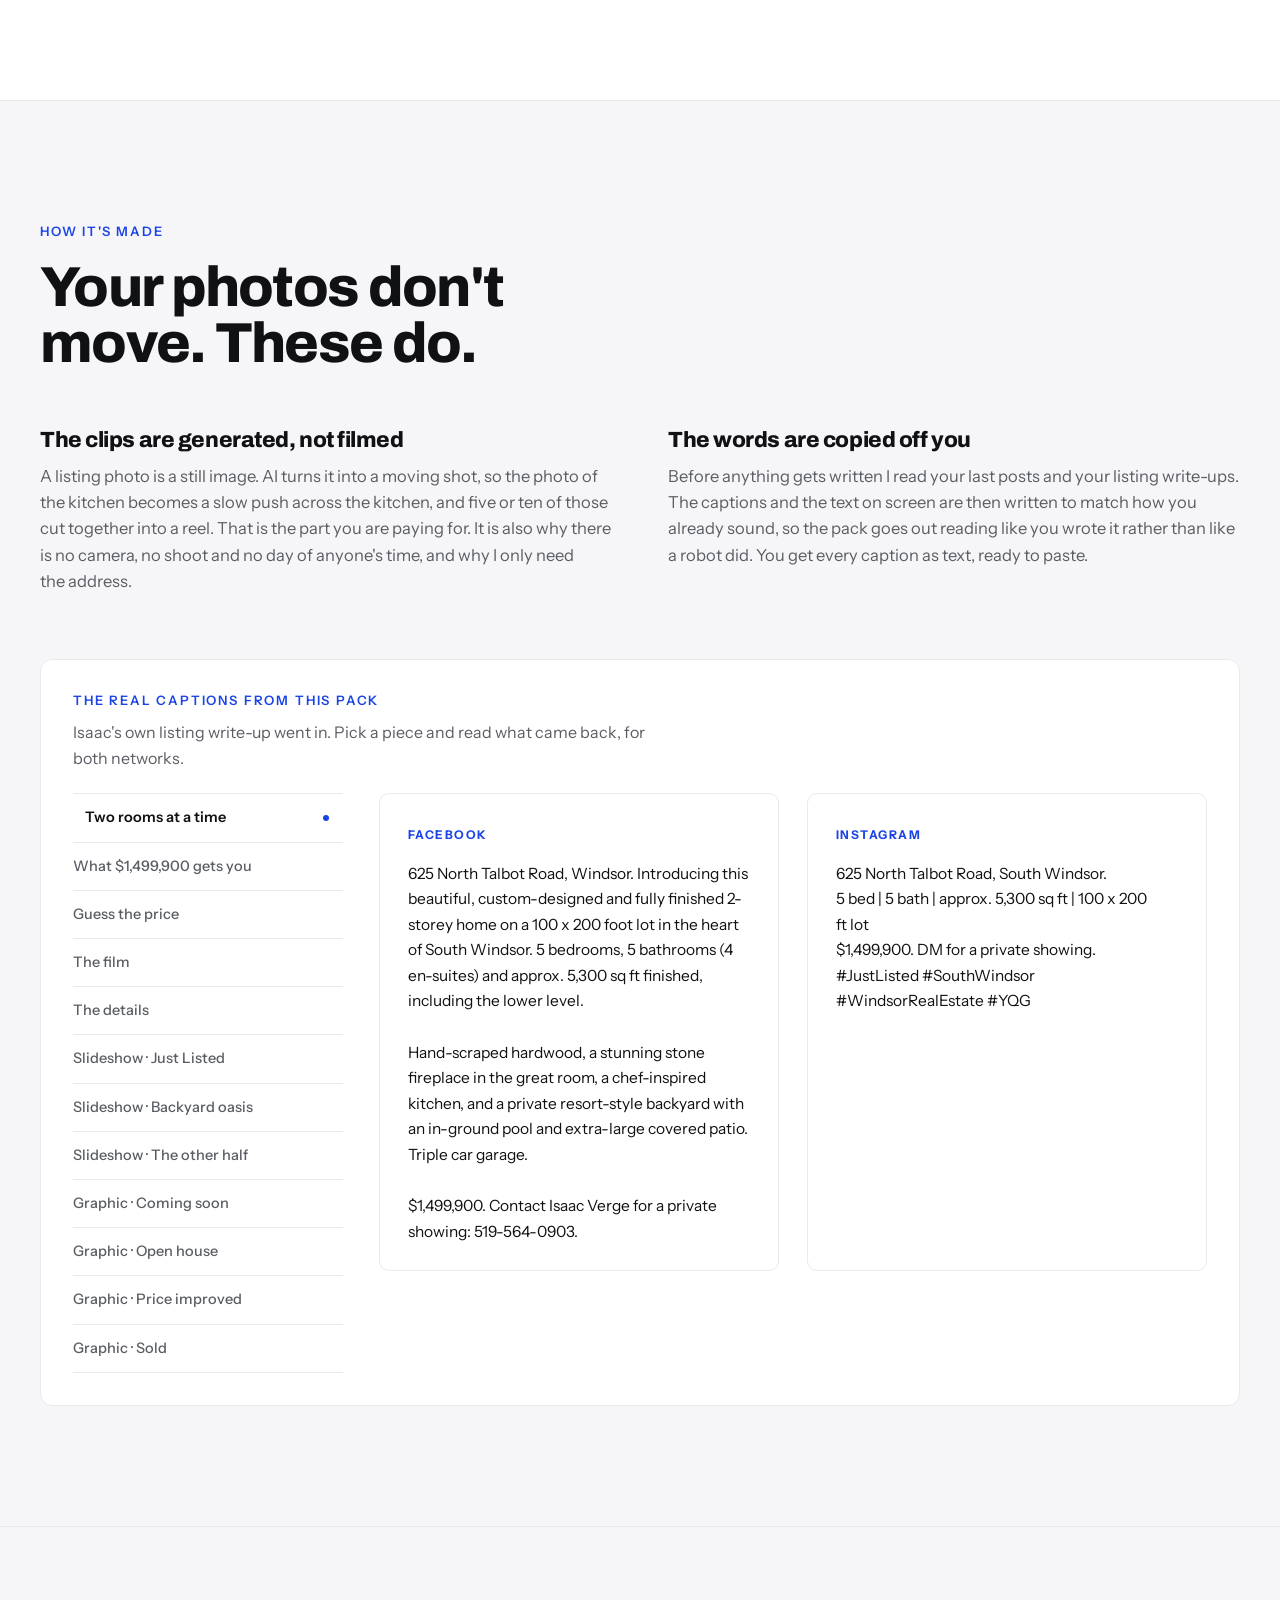
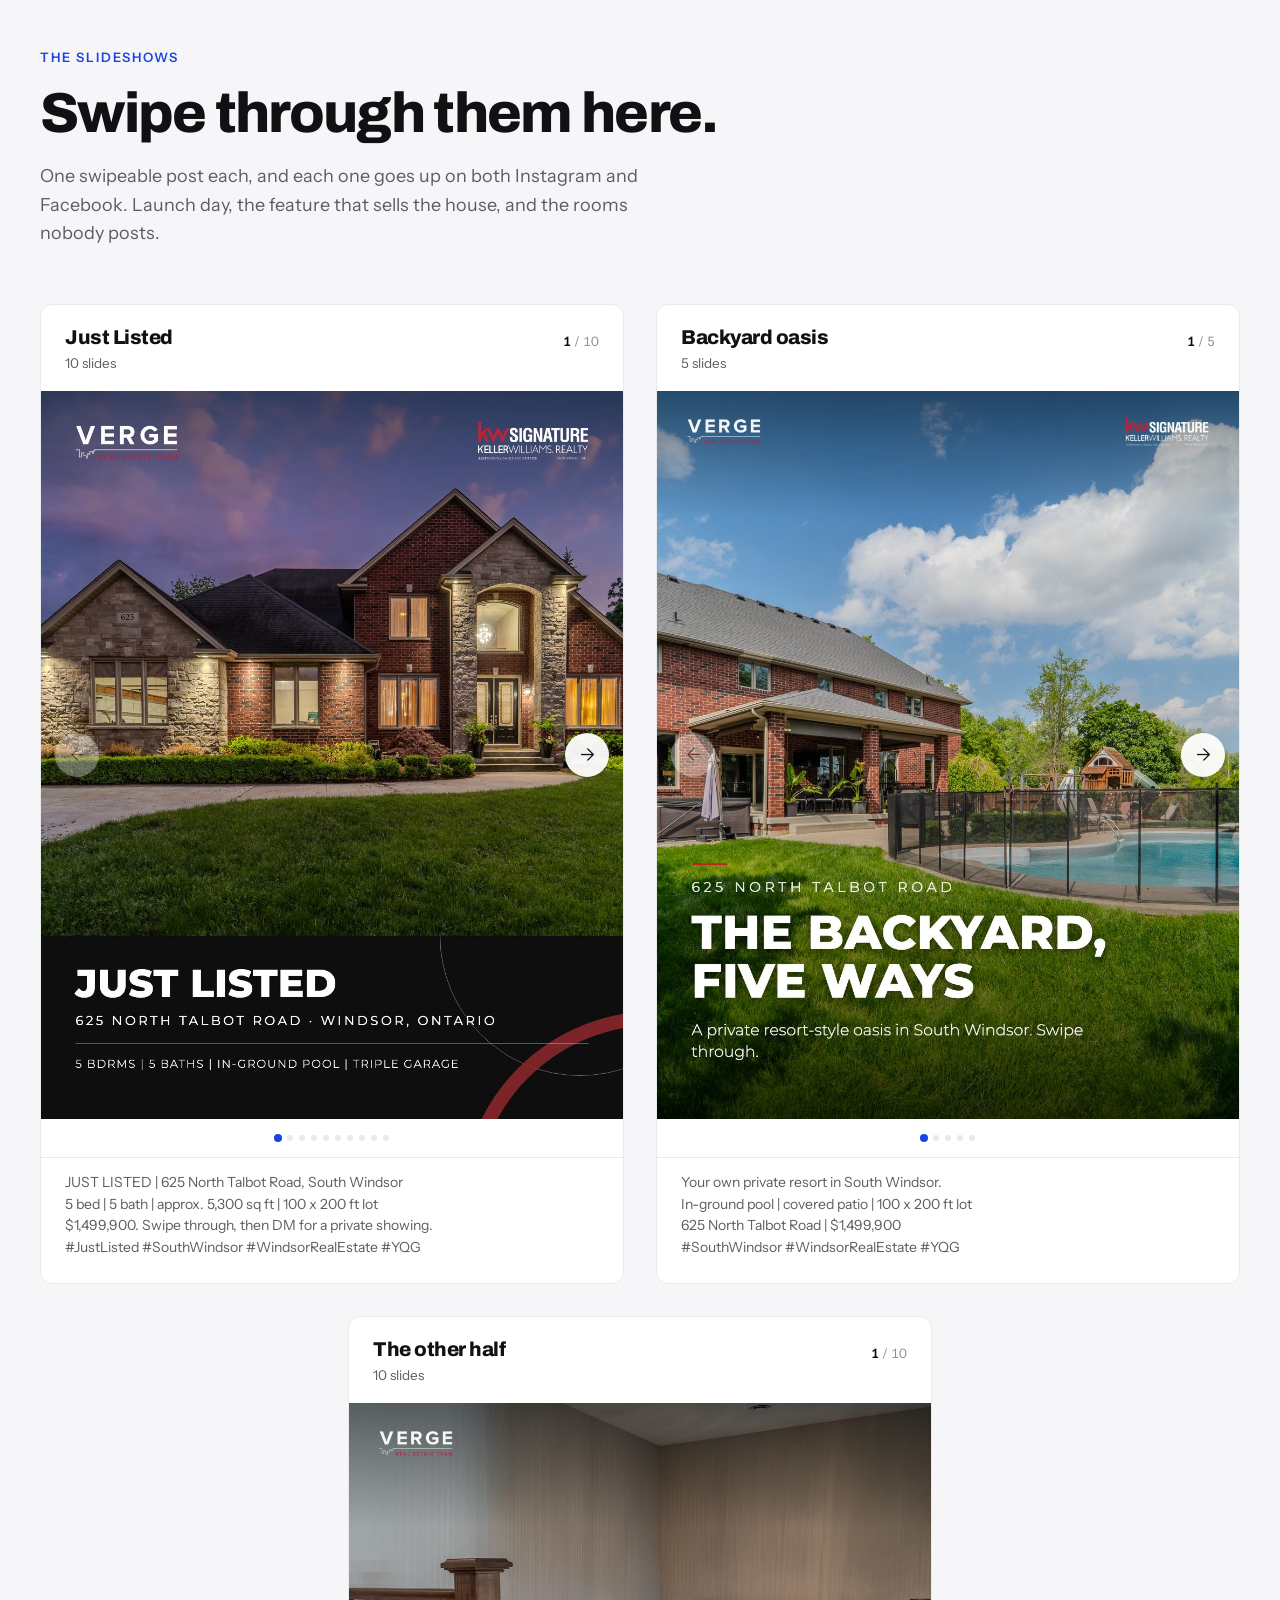
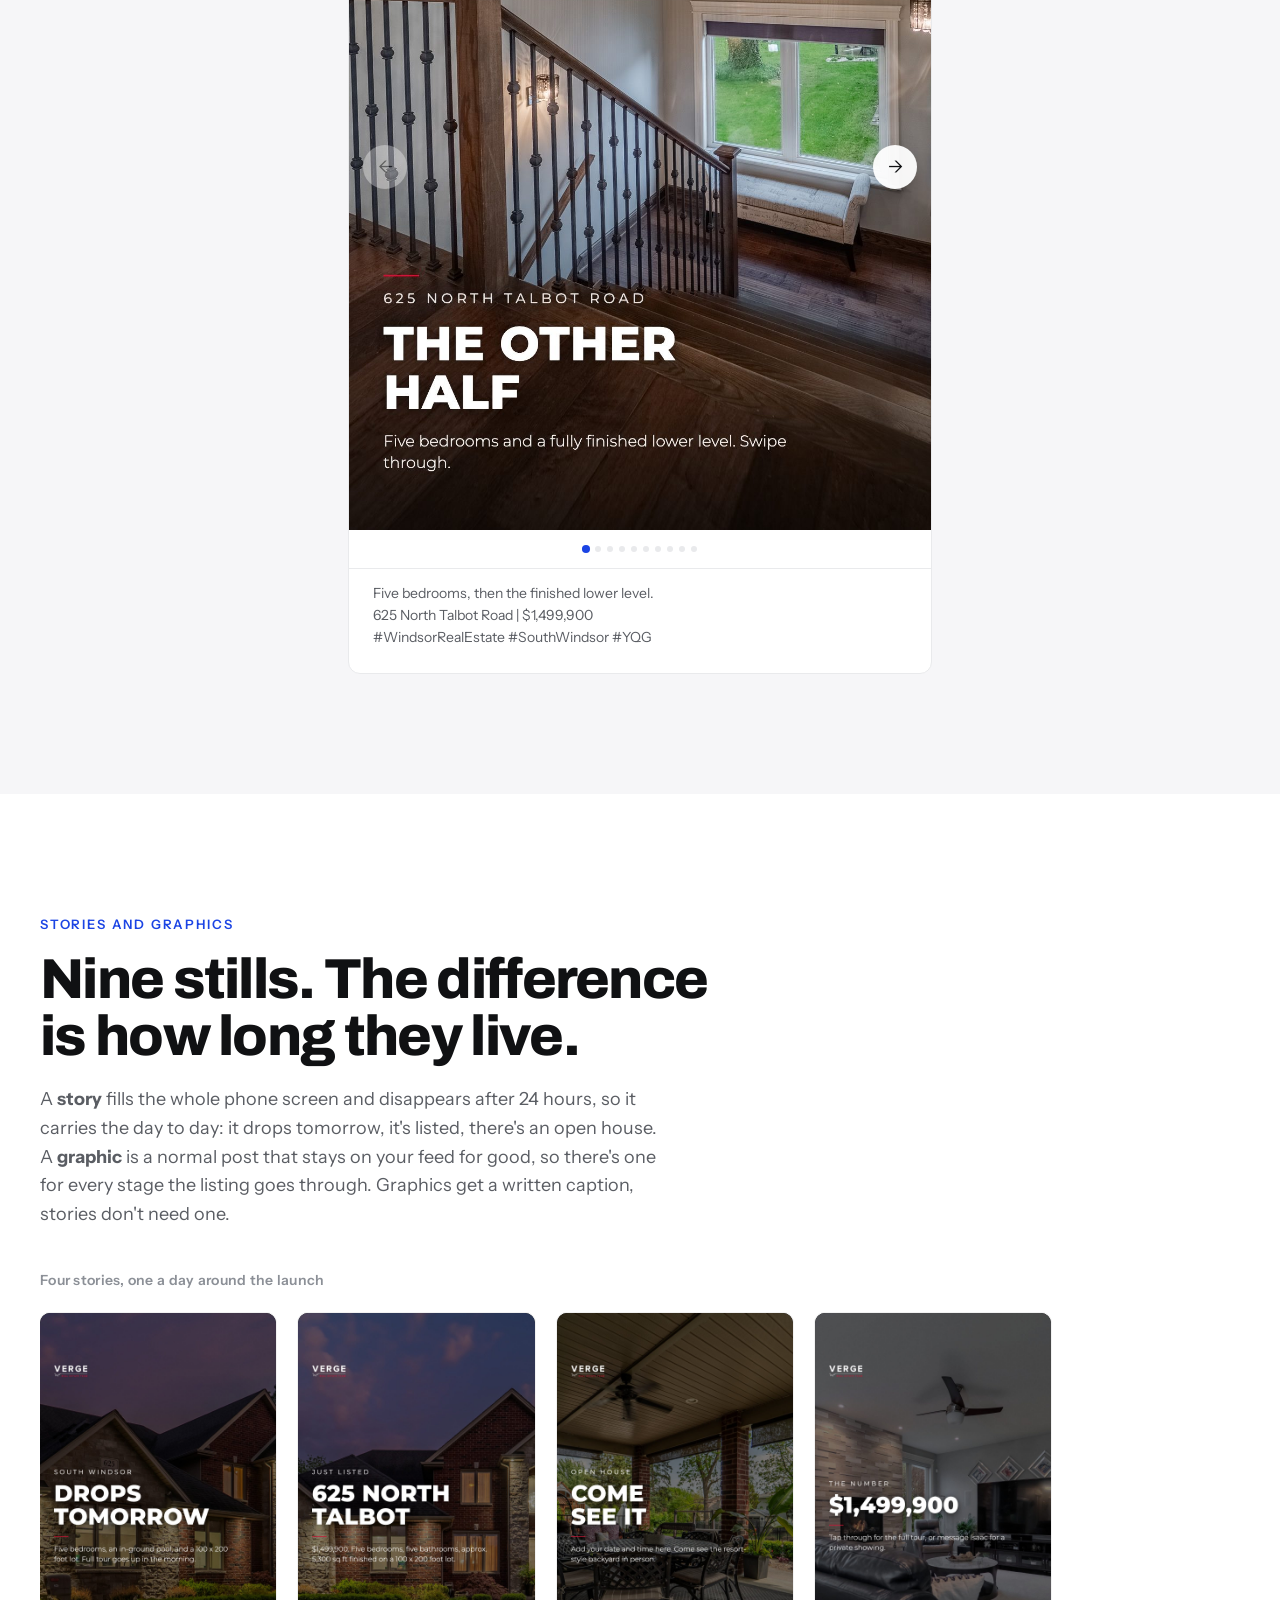
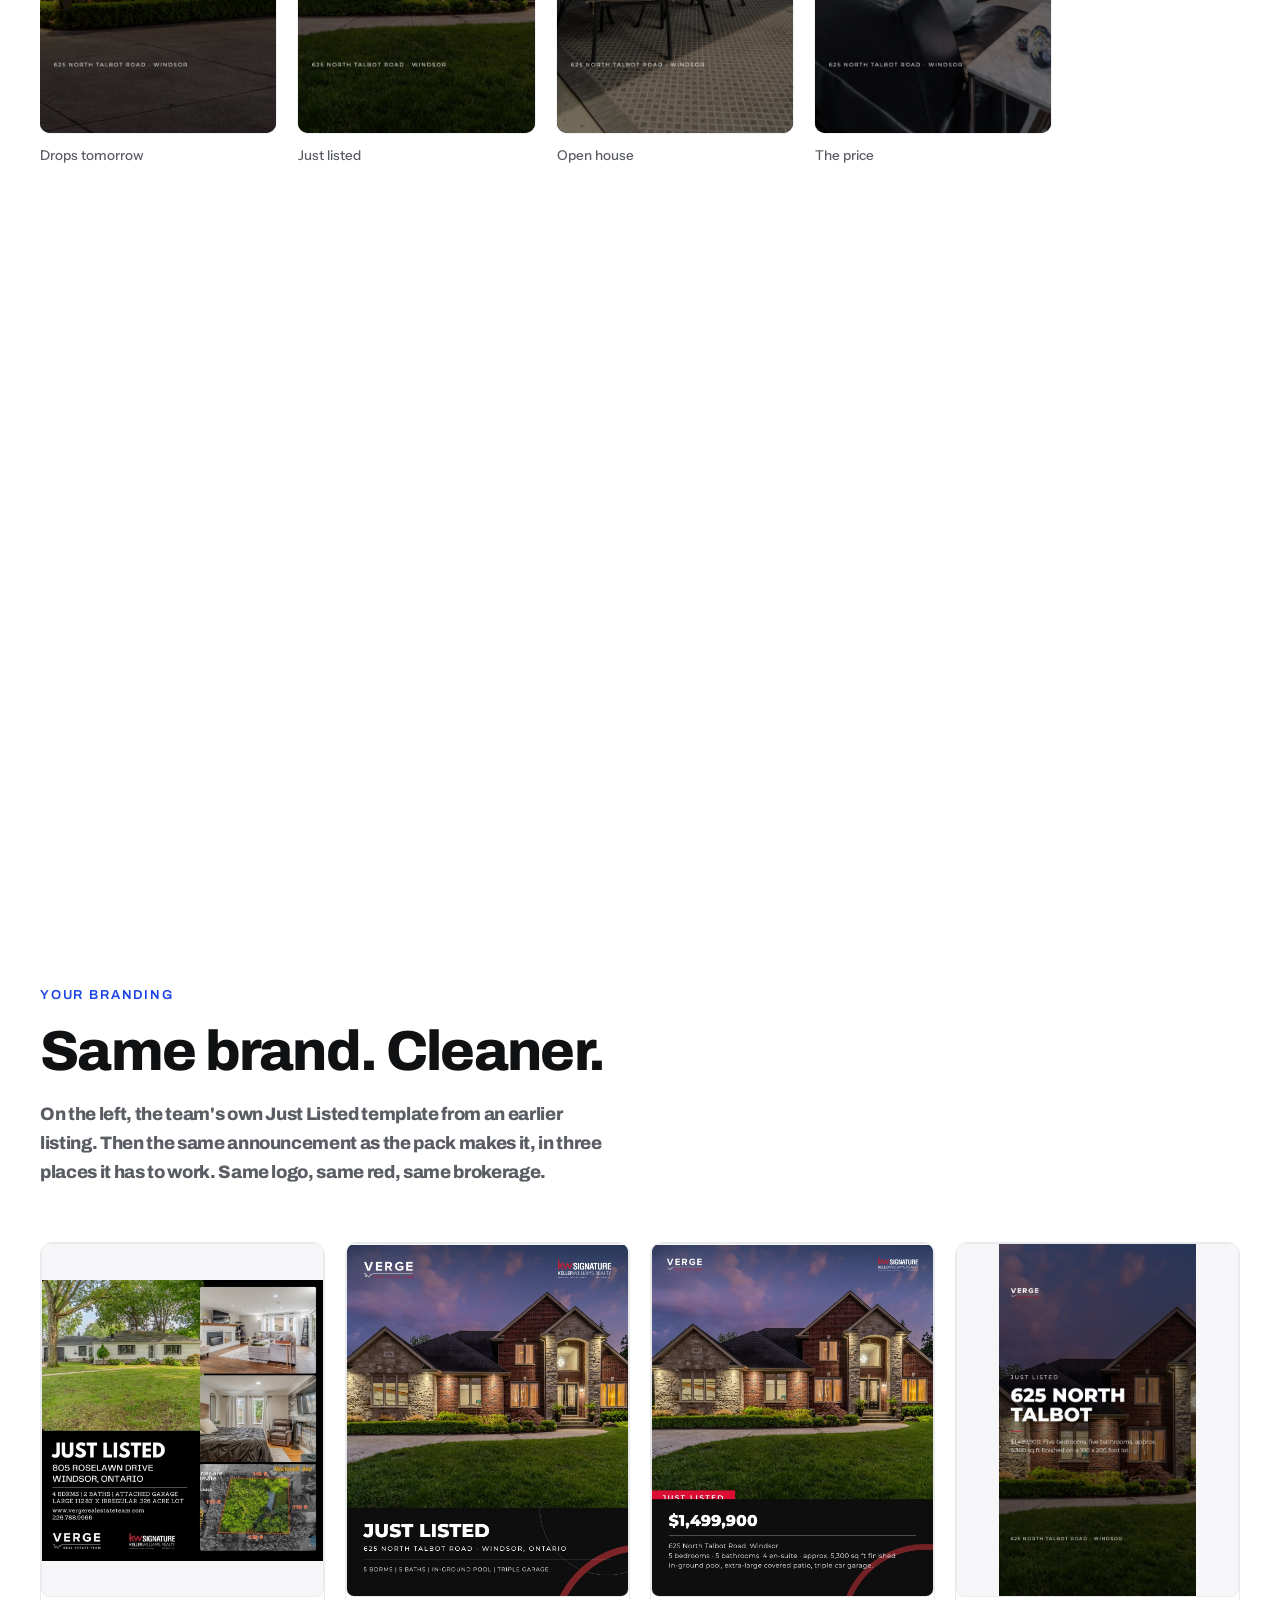
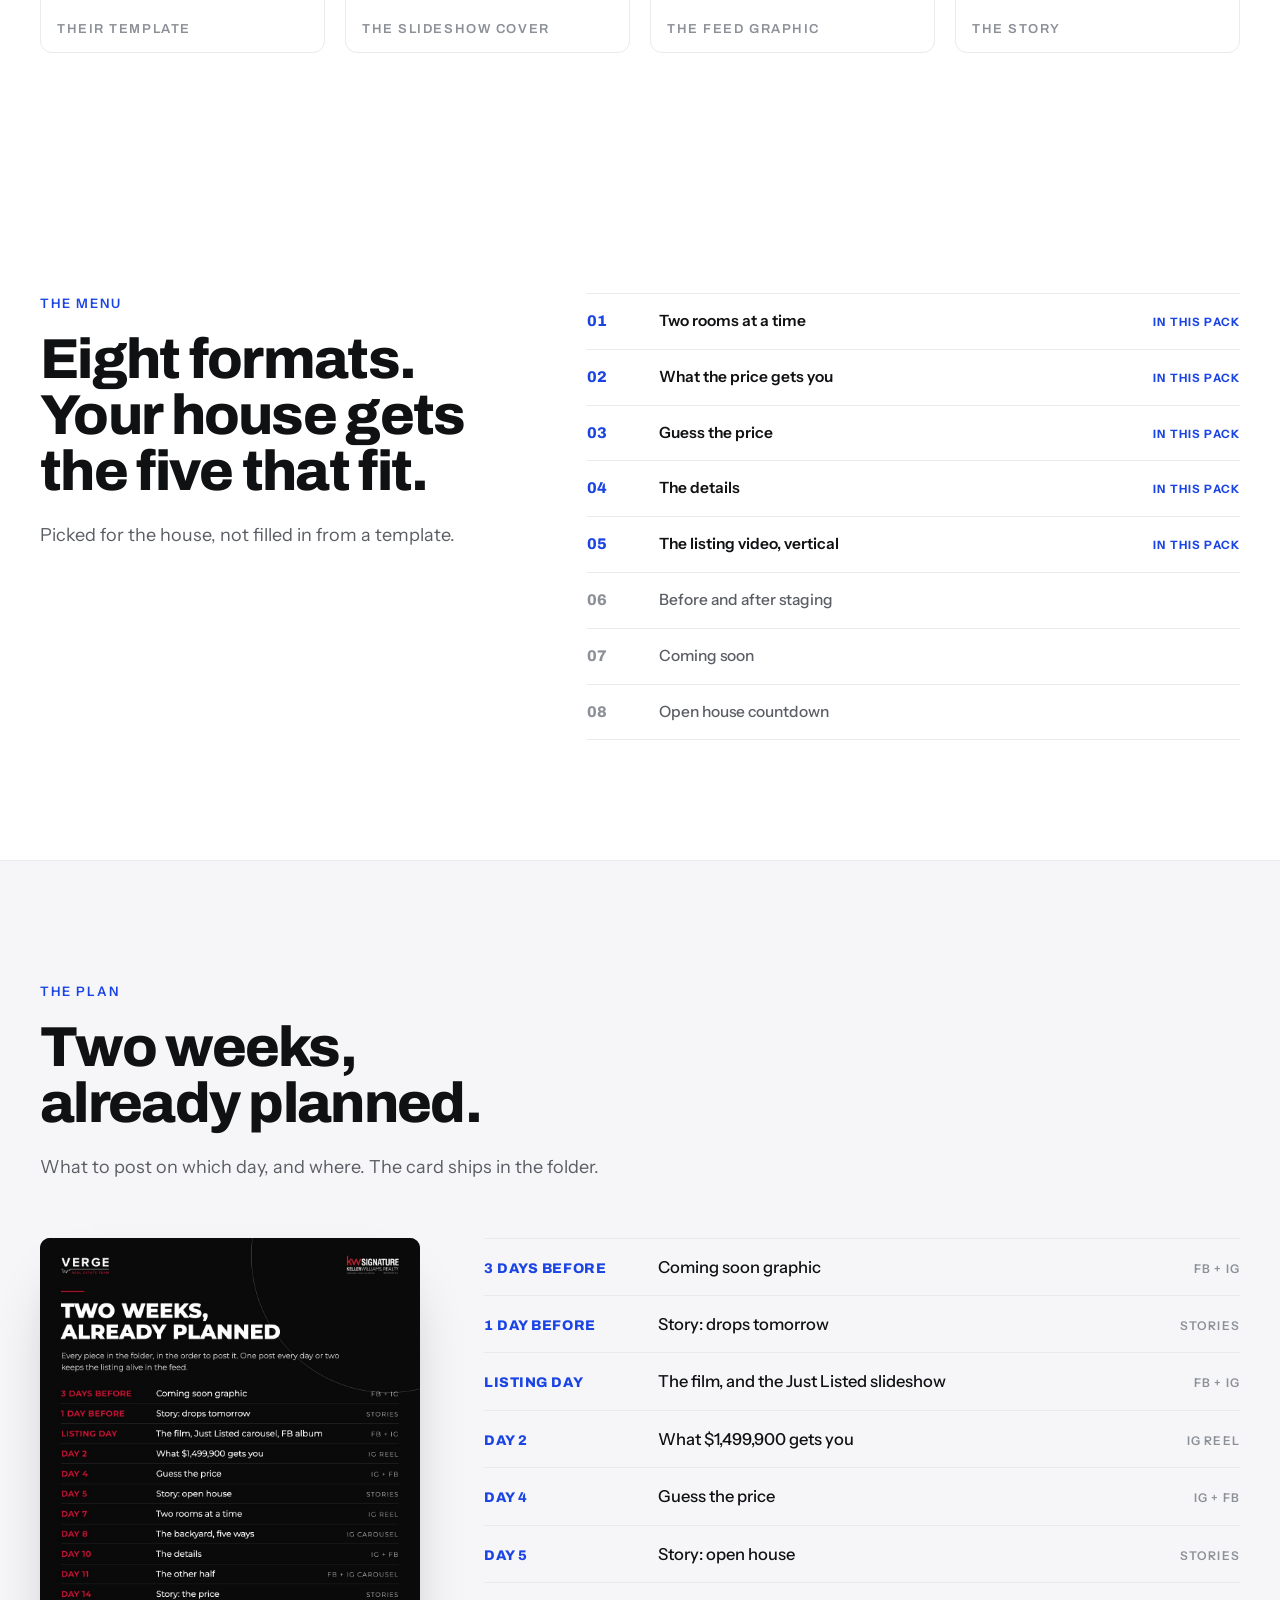
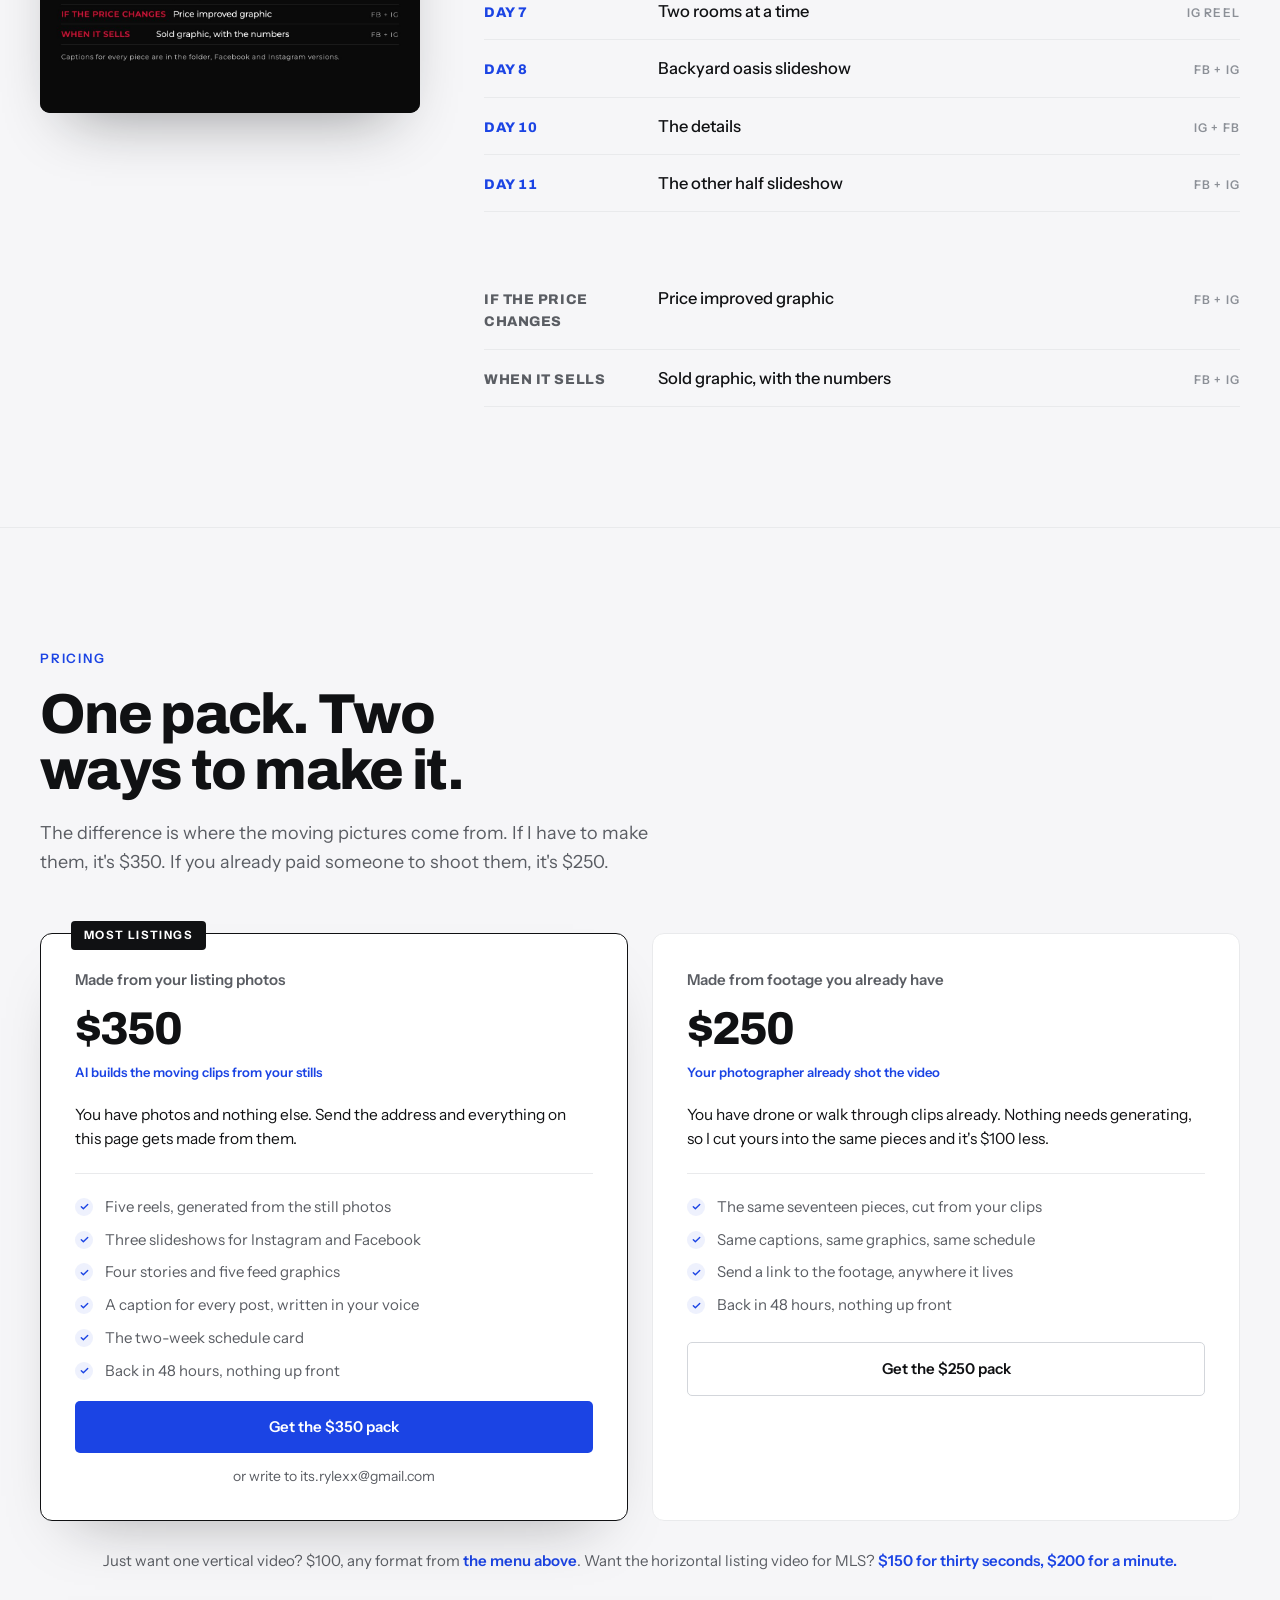
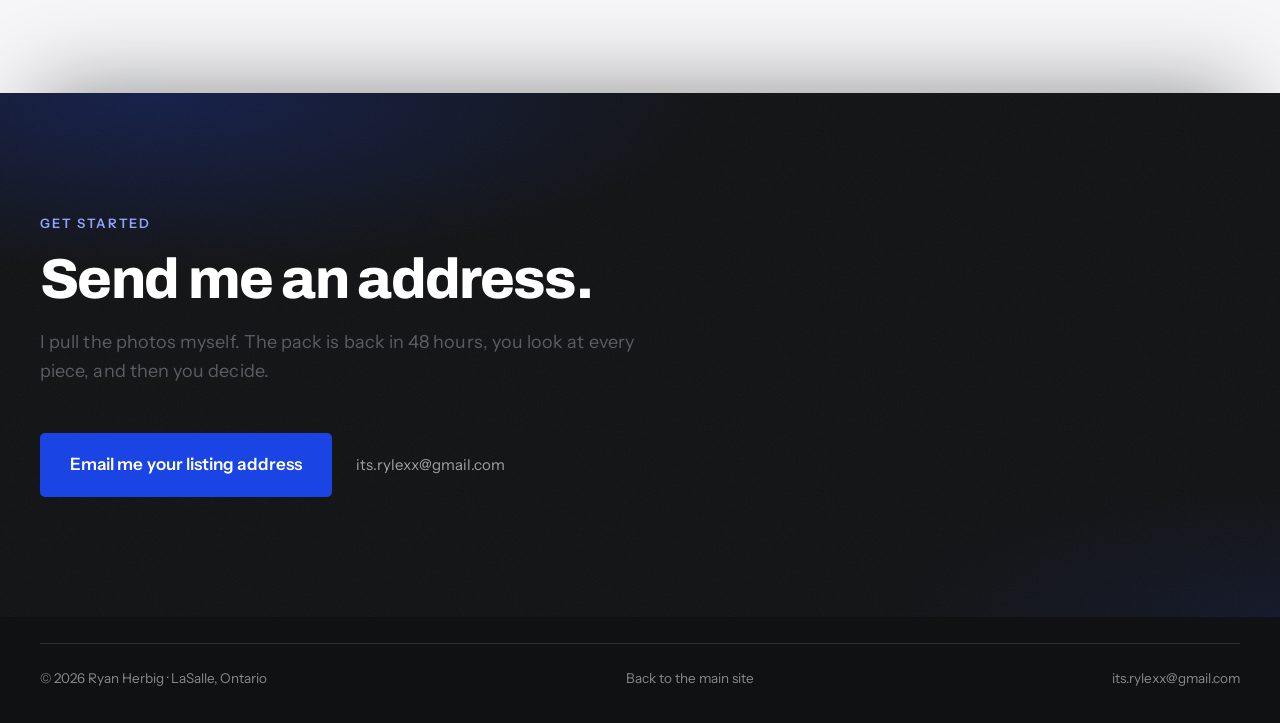
==== commit 6d12fcb0: "site: Ryan's feedback pass, phone first Mirrors listing-video-agency 8394b3d.  Home loses the broker" ====
--- a/pack/index.html
+++ b/pack/index.html
@@ -5,10 +5,10 @@
 <meta name="viewport" content="width=device-width, initial-scale=1, viewport-fit=cover">
 <meta name="theme-color" content="#FFFFFF">
 <title>The Listing Content Pack · Ryan Herbig</title>
-<meta name="description" content="One listing, eighteen pieces, two weeks of posts. Five vertical reels, three carousels, a Facebook album, stories, cards, captions and a posting schedule, built from the listing photos in 48 hours.">
+<meta name="description" content="One listing, seventeen pieces, two weeks of posts. Five reels built by AI from your listing photos, three slideshows for Instagram and Facebook, four stories, five graphics, a caption for each one in your voice, and a posting schedule. $350, or $250 from footage you already have.">
 <meta property="og:title" content="The Listing Content Pack · Ryan Herbig">
-<meta property="og:description" content="One listing, eighteen pieces, two weeks of posts. Built from the listing photos in 48 hours.">
-<meta property="og:image" content="https://ryanherbig.ca/pack/assets/album/01_photo84.jpg">
+<meta property="og:description" content="One listing, seventeen pieces, two weeks of posts. Built from the listing photos in 48 hours.">
+<meta property="og:image" content="https://ryanherbig.ca/pack/assets/c1/01_cover.jpg">
 <link rel="preconnect" href="https://fonts.googleapis.com">
 <link rel="preconnect" href="https://fonts.gstatic.com" crossorigin>
 <link href="https://fonts.googleapis.com/css2?family=Archivo:wght@600;700;800&family=Instrument+Sans:wght@400;500;600&display=swap" rel="stylesheet">
@@ -32,18 +32,18 @@
 
 <main id="top">
 
-<!-- ============================ HERO ============================ -->
+<!-- ============================ PAGE HEAD ============================ -->
 <section class="hero pack-hero">
   <div class="container">
     <p class="kicker mask"><span>The content pack &middot; $350 &middot; nothing up front</span></p>
     <h1 class="hero-title">
-      <span class="mask"><span>One listing.</span></span>
-      <span class="mask"><span><em>Eighteen pieces.</em></span></span>
-      <span class="mask"><span>Two weeks of posts.</span></span>
+      <span class="mask"><span>One listing,</span></span>
+      <span class="mask"><span><em>two weeks of posts.</em></span></span>
     </h1>
     <div class="hero-row">
-      <p class="hero-sub fade">Everything one listing needs on social for two weeks, made from its photos in 48 hours,
-      captions included. This is the real pack for 625 North Talbot Road, Windsor. You see yours finished before you pay.</p>
+      <p class="hero-sub fade">Seventeen pieces for one listing, all made from the photos already on it, with
+      a written caption for every post and a schedule for putting them out. Everything below is the real pack
+      for 625 North Talbot Road in Windsor. Yours is back in 48 hours and you see it before you pay.</p>
       <div class="hero-actions fade">
         <a class="btn btn-primary" href="mailto:its.rylexx@gmail.com?subject=Content%20pack&amp;body=Address%3A%0A%0AMLS%20link%20(if%20you%20have%20one)%3A%0A%0AName%20and%20brokerage%3A%0A">Get a pack for your listing</a>
         <a class="btn btn-ghost" href="#reels">See the reels</a>
@@ -51,9 +51,9 @@
     </div>
     <dl class="stats fade">
       <div><dt>Reels</dt><dd><span data-count="5">0</span></dd><span class="stat-sub">18 to 24 seconds each</span></div>
-      <div><dt>Carousels</dt><dd><span data-count="3">0</span></dd><span class="stat-sub">25 slides</span></div>
-      <div><dt>Facebook album</dt><dd><span data-count="12">0</span></dd><span class="stat-sub">photos, one post</span></div>
+      <div><dt>Slideshows</dt><dd><span data-count="3">0</span></dd><span class="stat-sub">25 slides, IG and FB</span></div>
       <div><dt>Stories and graphics</dt><dd><span data-count="9">0</span></dd><span class="stat-sub">coming soon to sold</span></div>
+      <div><dt>Captions written</dt><dd><span data-count="12">0</span></dd><span class="stat-sub">one per post, in your voice</span></div>
       <div><dt>Turnaround</dt><dd>48h</dd><span class="stat-sub">from the address</span></div>
     </dl>
   </div>
@@ -63,14 +63,13 @@
 <nav class="packnav" aria-label="Jump to a part of the pack">
   <div class="container packnav-row" id="packnav">
     <a href="#reels">Reels</a>
-    <a href="#carousels">Carousels</a>
-    <a href="#branding">Branding</a>
-    <a href="#pricing">Pricing</a>
-    <a href="#stories">Stories</a>
-    <a href="#graphics">Graphics</a>
-    <a href="#album">Album</a>
+    <a href="#how">How it's made</a>
+    <a href="#slideshows">Slideshows</a>
+    <a href="#stills">Stories and graphics</a>
+    <a href="#branding">Your branding</a>
     <a href="#menu">Formats</a>
     <a href="#schedule">Schedule</a>
+    <a href="#pricing">Pricing</a>
   </div>
 </nav>
 
@@ -80,7 +79,8 @@
     <div class="sec-head reveal">
       <p class="eyebrow">The reels</p>
       <h2>Five reels. Five different formats.</h2>
-      <p class="sec-sub"><span class="hint-hover">Hover to preview, click to watch with sound.</span><span class="hint-touch">Tap one to watch with sound.</span></p>
+      <p class="sec-sub">No two are built the same way, so a fortnight of posts never feels like the same video
+      five times. <span class="hint-hover">Hover to preview, click to watch with sound.</span><span class="hint-touch">Tap one to watch with sound.</span></p>
     </div>
     <div class="phones">
       <article class="phone reveal" style="--d:0.00s" data-video="assets/reels/F1.mp4" data-portrait="1" data-title="The film" tabindex="0" role="button" aria-label="Play The film">
@@ -142,13 +142,52 @@
   </div>
 </section>
 
-<!-- ============================ CAROUSELS ============================ -->
-<section class="section carousels" id="carousels">
-  <div class="container">
-    <div class="sec-head reveal">
-      <p class="eyebrow">The three carousels</p>
+<!-- ============================ HOW IT IS MADE ============================ -->
+<section class="section how-made" id="how">
+  <div class="container">
+    <div class="sec-head reveal">
+      <p class="eyebrow">How it's made</p>
+      <h2>Your photos don't move. These do.</h2>
+    </div>
+    <div class="made-grid">
+      <div class="made-item reveal">
+        <h3>The clips are generated, not filmed</h3>
+        <p>A listing photo is a still image. AI turns it into a moving shot, so the photo of the kitchen becomes
+        a slow push across the kitchen, and five or ten of those cut together into a reel. That is the part you
+        are paying for. It is also why there is no camera, no shoot and no day of anyone's time, and why I only
+        need the address.</p>
+      </div>
+      <div class="made-item reveal">
+        <h3>The words are copied off you</h3>
+        <p>Before anything gets written I read your last posts and your listing write-ups. The captions and the
+        text on screen are then written to match how you already sound, so the pack goes out reading like you
+        wrote it rather than like a robot did. You get every caption as text, ready to paste.</p>
+      </div>
+    </div>
+    <div class="caps reveal">
+      <div class="caps-head">
+        <p class="eyebrow">The real captions from this pack</p>
+        <p class="caps-sub">Isaac's own listing write-up went in. Pick a piece and read what came back, for
+        both networks.</p>
+      </div>
+      <div class="caps-body">
+        <div class="cap-picks" role="tablist" aria-label="Pick a piece"><button type="button" role="tab" aria-selected="true" data-i="0" class=is-on>Two rooms at a time</button><button type="button" role="tab" aria-selected="false" data-i="1">What $1,499,900 gets you</button><button type="button" role="tab" aria-selected="false" data-i="2">Guess the price</button><button type="button" role="tab" aria-selected="false" data-i="3">The film</button><button type="button" role="tab" aria-selected="false" data-i="4">The details</button><button type="button" role="tab" aria-selected="false" data-i="5">Slideshow · Just Listed</button><button type="button" role="tab" aria-selected="false" data-i="6">Slideshow · Backyard oasis</button><button type="button" role="tab" aria-selected="false" data-i="7">Slideshow · The other half</button><button type="button" role="tab" aria-selected="false" data-i="8">Graphic · Coming soon</button><button type="button" role="tab" aria-selected="false" data-i="9">Graphic · Open house</button><button type="button" role="tab" aria-selected="false" data-i="10">Graphic · Price improved</button><button type="button" role="tab" aria-selected="false" data-i="11">Graphic · Sold</button>
+        </div>
+        <div class="cap-panels"><div class="cap-pair" data-i="0"><div class="cap"><span class="cap-net">Facebook</span><p>625 North Talbot Road, Windsor. Introducing this beautiful, custom-designed and fully finished 2-storey home on a 100 x 200 foot lot in the heart of South Windsor. 5 bedrooms, 5 bathrooms (4 en-suites) and approx. 5,300 sq ft finished, including the lower level.<br><br>Hand-scraped hardwood, a stunning stone fireplace in the great room, a chef-inspired kitchen, and a private resort-style backyard with an in-ground pool and extra-large covered patio. Triple car garage.<br><br>$1,499,900. Contact Isaac Verge for a private showing: 519-564-0903.</p></div><div class="cap"><span class="cap-net">Instagram</span><p>625 North Talbot Road, South Windsor.<br>5 bed | 5 bath | approx. 5,300 sq ft | 100 x 200 ft lot<br>$1,499,900. DM for a private showing.<br>#JustListed #SouthWindsor #WindsorRealEstate #YQG</p></div></div><div class="cap-pair" data-i="1" hidden><div class="cap"><span class="cap-net">Facebook</span><p>What $1,499,900 gets you in South Windsor.<br><br>Introducing this beautiful, custom-designed and fully finished 2-storey home on a 100 x 200 foot lot in the heart of South Windsor. 5 bedrooms, 5 bathrooms (4 en-suites) and approx. 5,300 sq ft finished, including the lower level. A private resort-style backyard with an in-ground pool and extra-large covered patio, and a triple car garage.<br><br>625 North Talbot Road. Contact Isaac Verge for a private showing: 519-564-0903.</p></div><div class="cap"><span class="cap-net">Instagram</span><p>What $1,499,900 gets you in South Windsor.<br>5 bed | 5 bath | pool | 100 x 200 ft lot<br>625 North Talbot Road.<br>#SouthWindsor #WindsorRealEstate #YQG</p></div></div><div class="cap-pair" data-i="2" hidden><div class="cap"><span class="cap-net">Facebook</span><p>Five bedrooms, five bathrooms, an in-ground pool and a 100 x 200 foot lot in the heart of South Windsor. What would you guess?<br><br>The answer is at the end. 625 North Talbot Road. Contact Isaac Verge: 519-564-0903.</p></div><div class="cap"><span class="cap-net">Instagram</span><p>Guess the price before the end.<br>5 bed | 5 bath | pool | 100 x 200 ft lot<br>South Windsor.<br>#GuessThePrice #SouthWindsor #WindsorRealEstate #YQG</p></div></div><div class="cap-pair" data-i="3" hidden><div class="cap"><span class="cap-net">Facebook</span><p>JUST LISTED | 625 North Talbot Road, Windsor. Take the full walk through, room by room.<br><br>Introducing this beautiful, custom-designed and fully finished 2-storey home on a 100 x 200 foot lot in the heart of South Windsor. 5 bedrooms, 5 bathrooms (4 en-suites) and approx. 5,300 sq ft finished, including the lower level. Hand-scraped hardwood, a stunning stone fireplace in the great room, a chef-inspired kitchen, and a private resort-style backyard with an in-ground pool. Triple car garage.<br><br>$1,499,900. Contact Isaac Verge for a private showing: 519-564-0903.</p></div><div class="cap"><span class="cap-net">Instagram</span><p>JUST LISTED | 625 North Talbot Road, South Windsor.<br>The full walk through.<br>5 bed | 5 bath | approx. 5,300 sq ft | $1,499,900<br>#JustListed #SouthWindsor #WindsorRealEstate #YQG</p></div></div><div class="cap-pair" data-i="4" hidden><div class="cap"><span class="cap-net">Facebook</span><p>The finishes that make 625 North Talbot Road: pendant lighting over the chef&#x27;s kitchen, the stunning stone fireplace, the spa-inspired ensuite, the elegant flex room, and the stone entry out front.<br><br>Introducing this beautiful, custom-designed and fully finished 2-storey home on a 100 x 200 foot lot in the heart of South Windsor. 5 bedrooms, 5 bathrooms (4 en-suites) and approx. 5,300 sq ft finished, including the lower level.<br><br>$1,499,900. Contact Isaac Verge for a private showing: 519-564-0903.</p></div><div class="cap"><span class="cap-net">Instagram</span><p>The finishes at 625 North Talbot Road.<br>$1,499,900 | South Windsor<br>#WindsorRealEstate #SouthWindsor #YQG</p></div></div><div class="cap-pair" data-i="5" hidden><div class="cap"><span class="cap-net">Facebook</span><p>JUST LISTED | 625 North Talbot Road, Windsor<br><br>Introducing this beautiful, custom-designed and fully finished 2-storey home on a 100 x 200 foot lot in the heart of South Windsor. 5 bedrooms, 5 bathrooms (4 en-suites) and approx. 5,300 sq ft finished, including the lower level. The main floor features beautiful hand-scraped hardwood floors, a warm and inviting great room with a stone fireplace, a stunning chef-inspired kitchen with premium appliances, and a convenient guest suite.<br><br>The backyard offers a private resort-style oasis with an in-ground pool, extra-large covered patio, and lots of privacy. Triple car garage.<br><br>$1,499,900. Contact Isaac Verge for a private showing: 519-564-0903.</p></div><div class="cap"><span class="cap-net">Instagram</span><p>JUST LISTED | 625 North Talbot Road, South Windsor<br>5 bed | 5 bath | approx. 5,300 sq ft | 100 x 200 ft lot<br>$1,499,900. Swipe through, then DM for a private showing.<br>#JustListed #SouthWindsor #WindsorRealEstate #YQG</p></div></div><div class="cap-pair" data-i="6" hidden><div class="cap"><span class="cap-net">Facebook</span><p>The backyard at 625 North Talbot Road is a private resort-style oasis: an in-ground pool with a walk-in shallow end, an extra-large covered patio, a family-friendly yard, all on a 100 x 200 foot lot in South Windsor.<br><br>$1,499,900. Contact Isaac Verge for a private showing: 519-564-0903.</p></div><div class="cap"><span class="cap-net">Instagram</span><p>Your own private resort in South Windsor.<br>In-ground pool | covered patio | 100 x 200 ft lot<br>625 North Talbot Road | $1,499,900<br>#SouthWindsor #WindsorRealEstate #YQG</p></div></div><div class="cap-pair" data-i="7" hidden><div class="cap"><span class="cap-net">Facebook</span><p>Five bedrooms and a fully finished lower level at 625 North Talbot Road, Windsor. A spacious primary suite, four more bedrooms, and downstairs an expansive recreation room, games room and home gym with endless possibilities for entertaining and family time.<br><br>$1,499,900. Contact Isaac Verge for a private showing: 519-564-0903.</p></div><div class="cap"><span class="cap-net">Instagram</span><p>Five bedrooms, then the finished lower level.<br>625 North Talbot Road | $1,499,900<br>#WindsorRealEstate #SouthWindsor #YQG</p></div></div><div class="cap-pair" data-i="8" hidden><div class="cap"><span class="cap-net">Facebook</span><p>COMING SOON in South Windsor. Five bedrooms, an in-ground pool, and a 100 x 200 foot lot. Full tour and photos this week.</p></div><div class="cap"><span class="cap-net">Instagram</span><p>Coming soon in South Windsor.<br>5 bed | pool | 100 x 200 ft lot<br>#ComingSoon #SouthWindsor #YQG</p></div></div><div class="cap-pair" data-i="9" hidden><div class="cap"><span class="cap-net">Facebook</span><p>OPEN HOUSE | 625 North Talbot Road, Windsor | [Day], [time] to [time]<br><br>Tour the whole home, the fully finished lower level and the resort-style backyard. 5 bedrooms, 5 bathrooms, in-ground pool, 100 x 200 foot lot. $1,499,900.<br><br>No appointment needed. Isaac Verge, 519-564-0903.</p></div><div class="cap"><span class="cap-net">Instagram</span><p>Open house [day], [time].<br>625 North Talbot Road, South Windsor.<br>#OpenHouse #SouthWindsor #WindsorRealEstate #YQG</p></div></div><div class="cap-pair" data-i="10" hidden><div class="cap"><span class="cap-net">Facebook</span><p>PRICE IMPROVED | 625 North Talbot Road, Windsor. Now $1,499,900.<br><br>Five bedrooms, five bathrooms, a private resort-style backyard with an in-ground pool, on a 100 x 200 foot lot in the heart of South Windsor. Contact Isaac Verge for a private showing: 519-564-0903.</p></div><div class="cap"><span class="cap-net">Instagram</span><p>Price improved. Now $1,499,900.<br>625 North Talbot Road, South Windsor.<br>#PriceImproved #SouthWindsor #WindsorRealEstate #YQG</p></div></div><div class="cap-pair" data-i="11" hidden><div class="cap"><span class="cap-net">Facebook</span><p>SOLD | 625 North Talbot Road, South Windsor, in [n] days with [n] offers.<br><br>Thank you to our sellers for trusting the Verge Real Estate Team, and congratulations to the buyers.<br><br>Thinking of selling in South Windsor? Contact Isaac Verge for a free home evaluation: 519-564-0903.</p></div><div class="cap"><span class="cap-net">Instagram</span><p>SOLD in [n] days. [n] offers.<br>625 North Talbot Road, South Windsor.<br>Thinking of selling? DM Isaac.<br>#Sold #SouthWindsor #WindsorRealEstate #YQG</p></div></div>
+        </div>
+      </div>
+    </div>
+  </div>
+</section>
+
+<!-- ============================ SLIDESHOWS ============================ -->
+<section class="section carousels" id="slideshows">
+  <div class="container">
+    <div class="sec-head reveal">
+      <p class="eyebrow">The slideshows</p>
       <h2>Swipe through them here.</h2>
-      <p class="sec-sub">Launch day, the feature that sells the house, and the rooms nobody posts. Captions included, written the way you already write: I study your past posts and listing write-ups first.</p>
+      <p class="sec-sub">One swipeable post each, and each one goes up on both Instagram and Facebook. Launch
+      day, the feature that sells the house, and the rooms nobody posts.</p>
     </div>
     <div class="posts reveal">
       <article class="post" id="c1">
@@ -194,6 +233,25 @@
   </div>
 </section>
 
+<!-- ============================ STORIES AND GRAPHICS ============================ -->
+<section class="section stills" id="stills">
+  <div class="container">
+    <div class="sec-head reveal">
+      <p class="eyebrow">Stories and graphics</p>
+      <h2>Nine stills. The difference is how long they live.</h2>
+      <p class="sec-sub">A <b>story</b> fills the whole phone screen and disappears after 24 hours, so it carries
+      the day to day: it drops tomorrow, it's listed, there's an open house. A <b>graphic</b> is a normal post
+      that stays on your feed for good, so there's one for every stage the listing goes through. Graphics get
+      a written caption, stories don't need one.</p>
+    </div>
+    <p class="rail-label reveal">Four stories, one a day around the launch</p>
+    <div class="rail rail-inline"><figure class="still still-tall reveal" style="--d:0.00s" data-full="assets/stories/01_tomorrow.jpg" data-title="Drops tomorrow" tabindex="0" role="button" aria-label="Open Drops tomorrow"><div class="still-media"><img src="assets/stories/01_tomorrow.jpg" alt="" width="1080" height="1920" loading="lazy"></div><figcaption>Drops tomorrow</figcaption></figure><figure class="still still-tall reveal" style="--d:0.05s" data-full="assets/stories/02_just_listed.jpg" data-title="Just listed" tabindex="0" role="button" aria-label="Open Just listed"><div class="still-media"><img src="assets/stories/02_just_listed.jpg" alt="" width="1080" height="1920" loading="lazy"></div><figcaption>Just listed</figcaption></figure><figure class="still still-tall reveal" style="--d:0.10s" data-full="assets/stories/03_open_house.jpg" data-title="Open house" tabindex="0" role="button" aria-label="Open Open house"><div class="still-media"><img src="assets/stories/03_open_house.jpg" alt="" width="1080" height="1920" loading="lazy"></div><figcaption>Open house</figcaption></figure><figure class="still still-tall reveal" style="--d:0.15s" data-full="assets/stories/04_price.jpg" data-title="The price" tabindex="0" role="button" aria-label="Open The price"><div class="still-media"><img src="assets/stories/04_price.jpg" alt="" width="1080" height="1920" loading="lazy"></div><figcaption>The price</figcaption></figure>
+    </div>
+    <p class="rail-label rail-label-2 reveal">Five graphics, one for each stage</p>
+    <div class="rail rail-inline"><figure class="still still-wide reveal" style="--d:0.00s" data-full="assets/cards/01_coming_soon.jpg" data-title="Coming soon" tabindex="0" role="button" aria-label="Open Coming soon"><div class="still-media"><img src="assets/cards/01_coming_soon.jpg" alt="" width="1080" height="1350" loading="lazy"></div><figcaption>Coming soon</figcaption></figure><figure class="still still-wide reveal" style="--d:0.05s" data-full="assets/cards/02_just_listed.jpg" data-title="Just listed" tabindex="0" role="button" aria-label="Open Just listed"><div class="still-media"><img src="assets/cards/02_just_listed.jpg" alt="" width="1080" height="1350" loading="lazy"></div><figcaption>Just listed</figcaption></figure><figure class="still still-wide reveal" style="--d:0.10s" data-full="assets/cards/03_open_house.jpg" data-title="Open house" tabindex="0" role="button" aria-label="Open Open house"><div class="still-media"><img src="assets/cards/03_open_house.jpg" alt="" width="1080" height="1350" loading="lazy"></div><figcaption>Open house</figcaption></figure><figure class="still still-wide reveal" style="--d:0.15s" data-full="assets/cards/04_price_improved.jpg" data-title="Price improved" tabindex="0" role="button" aria-label="Open Price improved"><div class="still-media"><img src="assets/cards/04_price_improved.jpg" alt="" width="1080" height="1350" loading="lazy"></div><figcaption>Price improved</figcaption></figure><figure class="still still-wide reveal" style="--d:0.20s" data-full="assets/cards/05_sold.jpg" data-title="Sold, with the numbers" tabindex="0" role="button" aria-label="Open Sold, with the numbers"><div class="still-media"><img src="assets/cards/05_sold.jpg" alt="" width="1080" height="1350" loading="lazy"></div><figcaption>Sold, with the numbers</figcaption></figure>
+    </div>
+  </div>
+</section>
 
 <!-- ============================ BRANDING ============================ -->
 <section class="section brand" id="branding">
@@ -201,97 +259,26 @@
     <div class="sec-head reveal">
       <p class="eyebrow">Your branding</p>
       <h2>Same brand. Cleaner.</h2>
-      <p class="sec-sub">Same logo, same red, same brokerage. The team's template on the left, the pack's version on the right.</p>
-    </div>
-    <div class="brand-pair reveal">
-      <figure class="brand-side" data-full="assets/brand/before.jpg" data-title="Before" tabindex="0" role="button" aria-label="Open the before">
-        <img src="assets/brand/before.jpg" alt="The team's Just Listed template" width="1000" height="1000" loading="lazy">
-        <figcaption>Before</figcaption>
+      <p class="sec-sub">On the left, the team's own Just Listed template from an earlier listing. Then the same
+      announcement as the pack makes it, in three places it has to work. Same logo, same red, same brokerage.</p>
+    </div>
+    <div class="brand-set reveal">
+      <figure class="brand-side is-before" data-full="assets/brand/before.jpg" data-title="Their own template" tabindex="0" role="button" aria-label="Open their own template">
+        <img src="assets/brand/before.jpg" alt="The team's own Just Listed template" width="1000" height="1000" loading="lazy">
+        <figcaption>Their template</figcaption>
       </figure>
-      <figure class="brand-side" data-full="assets/c1/01_cover.jpg" data-title="After" tabindex="0" role="button" aria-label="Open the after">
-        <img src="assets/c1/01_cover.jpg" alt="The pack's Just Listed cover" width="1080" height="1350" loading="lazy">
-        <figcaption>After</figcaption>
+      <figure class="brand-side" data-full="assets/c1/01_cover.jpg" data-title="The pack: the slideshow cover" tabindex="0" role="button" aria-label="Open the slideshow cover">
+        <img src="assets/c1/01_cover.jpg" alt="The pack's Just Listed slideshow cover" width="1080" height="1350" loading="lazy">
+        <figcaption>The slideshow cover</figcaption>
       </figure>
-    </div>
-  </div>
-</section>
-
-<!-- ============================ PRICING ============================ -->
-<section class="section pricing" id="pricing">
-  <div class="container">
-    <div class="sec-head reveal">
-      <p class="eyebrow">Pricing</p>
-      <h2>One pack. Two ways to make it.</h2>
-    </div>
-    <div class="plans plans-2">
-      <article class="plan is-featured reveal">
-        <p class="plan-name">Content pack</p>
-        <p class="plan-price">$350</p>
-        <p class="plan-terms">Nothing up front, from your listing photos</p>
-        <p class="plan-desc">Everything on this page, for your listing, back in 48 hours.</p>
-        <ul class="plan-list">
-          <li>Five vertical reels</li>
-          <li>Three carousels and a Facebook album</li>
-          <li>Four Instagram stories and five ready to post graphics</li>
-          <li>Captions for every piece, in your voice</li>
-          <li>A two-week posting schedule</li>
-        </ul>
-        <p class="plan-addon">+ $100 and I post it all for you, on the schedule.</p>
-        <a class="btn btn-primary" href="mailto:its.rylexx@gmail.com?subject=Content%20pack&amp;body=Address%3A%0A%0AMLS%20link%20(if%20you%20have%20one)%3A%0A%0AName%20and%20brokerage%3A%0A">Get a pack</a>
-        <span class="mail-line">or write to its.rylexx@gmail.com</span>
-      </article>
-      <article class="plan reveal">
-        <p class="plan-name">Content pack, from your footage</p>
-        <p class="plan-price">$300</p>
-        <p class="plan-terms">Already have video and drone clips</p>
-        <p class="plan-desc">The same pack, cut from the footage your photographer already shot.</p>
-        <ul class="plan-list">
-          <li>Everything in the content pack, cut from your clips</li>
-          <li>Back in 48 hours, same $100 posting add-on</li>
-        </ul>
-        <a class="btn btn-ghost" href="mailto:its.rylexx@gmail.com?subject=Content%20pack%20from%20my%20footage&amp;body=Address%3A%0A%0ALink%20to%20your%20footage%20(Drive%2C%20Dropbox%2C%20anything)%3A%0A%0AName%20and%20brokerage%3A%0A">Get the $300 pack</a>
-      </article>
-    </div>
-    <p class="plans-note reveal">Just want one vertical video? $100, any format from <a href="#menu">the menu below</a>. Want the horizontal listing video? <a href="../video/">That is $150, on its own page.</a></p>
-  </div>
-</section>
-
-
-<!-- ============================ STORIES ============================ -->
-<section class="section stills" id="stories">
-  <div class="container">
-    <div class="sec-head reveal">
-      <p class="eyebrow">Stories</p>
-      <h2>Four stories for launch week.</h2>
-      <p class="sec-sub">Full-screen frames for Instagram and Facebook Stories. They run for 24 hours each, one a day around the launch: drops tomorrow, just listed, open house, the price.</p>
-    </div>
-    <div class="rail rail-inline"><figure class="still still-tall reveal" style="--d:0.00s" data-full="assets/stories/01_tomorrow.jpg" data-title="Drops tomorrow" tabindex="0" role="button" aria-label="Open Drops tomorrow"><div class="still-media"><img src="assets/stories/01_tomorrow.jpg" alt="" width="1080" height="1920" loading="lazy"></div><figcaption>Drops tomorrow</figcaption></figure><figure class="still still-tall reveal" style="--d:0.05s" data-full="assets/stories/02_just_listed.jpg" data-title="Just listed" tabindex="0" role="button" aria-label="Open Just listed"><div class="still-media"><img src="assets/stories/02_just_listed.jpg" alt="" width="1080" height="1920" loading="lazy"></div><figcaption>Just listed</figcaption></figure><figure class="still still-tall reveal" style="--d:0.10s" data-full="assets/stories/03_open_house.jpg" data-title="Open house" tabindex="0" role="button" aria-label="Open Open house"><div class="still-media"><img src="assets/stories/03_open_house.jpg" alt="" width="1080" height="1920" loading="lazy"></div><figcaption>Open house</figcaption></figure><figure class="still still-tall reveal" style="--d:0.15s" data-full="assets/stories/04_price.jpg" data-title="The price" tabindex="0" role="button" aria-label="Open The price"><div class="still-media"><img src="assets/stories/04_price.jpg" alt="" width="1080" height="1920" loading="lazy"></div><figcaption>The price</figcaption></figure>
-    </div>
-  </div>
-</section>
-
-<!-- ============================ GRAPHICS ============================ -->
-<section class="section stills" id="graphics">
-  <div class="container">
-    <div class="sec-head reveal">
-      <p class="eyebrow">Graphics</p>
-      <h2>Five graphics for the life of the listing.</h2>
-      <p class="sec-sub">Square posts for the feed, one for each stage: coming soon, just listed, open house, price improved, sold. Ready to post the day it happens.</p>
-    </div>
-    <div class="rail rail-inline"><figure class="still still-wide reveal" style="--d:0.00s" data-full="assets/cards/01_coming_soon.jpg" data-title="Coming soon" tabindex="0" role="button" aria-label="Open Coming soon"><div class="still-media"><img src="assets/cards/01_coming_soon.jpg" alt="" width="1080" height="1350" loading="lazy"></div><figcaption>Coming soon</figcaption></figure><figure class="still still-wide reveal" style="--d:0.05s" data-full="assets/cards/02_just_listed.jpg" data-title="Just listed" tabindex="0" role="button" aria-label="Open Just listed"><div class="still-media"><img src="assets/cards/02_just_listed.jpg" alt="" width="1080" height="1350" loading="lazy"></div><figcaption>Just listed</figcaption></figure><figure class="still still-wide reveal" style="--d:0.10s" data-full="assets/cards/03_open_house.jpg" data-title="Open house" tabindex="0" role="button" aria-label="Open Open house"><div class="still-media"><img src="assets/cards/03_open_house.jpg" alt="" width="1080" height="1350" loading="lazy"></div><figcaption>Open house</figcaption></figure><figure class="still still-wide reveal" style="--d:0.15s" data-full="assets/cards/04_price_improved.jpg" data-title="Price improved" tabindex="0" role="button" aria-label="Open Price improved"><div class="still-media"><img src="assets/cards/04_price_improved.jpg" alt="" width="1080" height="1350" loading="lazy"></div><figcaption>Price improved</figcaption></figure><figure class="still still-wide reveal" style="--d:0.20s" data-full="assets/cards/05_sold.jpg" data-title="Sold, with the numbers" tabindex="0" role="button" aria-label="Open Sold, with the numbers"><div class="still-media"><img src="assets/cards/05_sold.jpg" alt="" width="1080" height="1350" loading="lazy"></div><figcaption>Sold, with the numbers</figcaption></figure>
-    </div>
-  </div>
-</section>
-
-<!-- ============================ ALBUM ============================ -->
-<section class="section album" id="album">
-  <div class="container">
-    <div class="sec-head reveal">
-      <p class="eyebrow">The Facebook photo post</p>
-      <h2>Twelve photos, one post.</h2>
-      <p class="sec-sub">Facebook's version of a carousel. The photos themselves, no text on them, in the order you would show the house, with the full write-up as the post. Instagram gets the designed carousels, Facebook gets this.</p>
-    </div>
-    <div class="shots"><figure class="shot reveal" style="--d:0.00s" data-full="assets/album/01_photo84.jpg" data-title="Photo 1 of 12" tabindex="0" role="button" aria-label="Open photo 1"><div class="shot-media"><img src="assets/album/01_photo84.jpg" alt="" width="1600" height="1067" loading="lazy"><span class="shot-no">01</span></div></figure><figure class="shot reveal" style="--d:0.06s" data-full="assets/album/02_photo63.jpg" data-title="Photo 2 of 12" tabindex="0" role="button" aria-label="Open photo 2"><div class="shot-media"><img src="assets/album/02_photo63.jpg" alt="" width="1600" height="1067" loading="lazy"><span class="shot-no">02</span></div></figure><figure class="shot reveal" style="--d:0.12s" data-full="assets/album/03_photo31.jpg" data-title="Photo 3 of 12" tabindex="0" role="button" aria-label="Open photo 3"><div class="shot-media"><img src="assets/album/03_photo31.jpg" alt="" width="1600" height="1067" loading="lazy"><span class="shot-no">03</span></div></figure><figure class="shot reveal" style="--d:0.18s" data-full="assets/album/04_photo33.jpg" data-title="Photo 4 of 12" tabindex="0" role="button" aria-label="Open photo 4"><div class="shot-media"><img src="assets/album/04_photo33.jpg" alt="" width="1600" height="1067" loading="lazy"><span class="shot-no">04</span></div></figure><figure class="shot reveal" style="--d:0.00s" data-full="assets/album/05_photo44.jpg" data-title="Photo 5 of 12" tabindex="0" role="button" aria-label="Open photo 5"><div class="shot-media"><img src="assets/album/05_photo44.jpg" alt="" width="1600" height="1067" loading="lazy"><span class="shot-no">05</span></div></figure><figure class="shot reveal" style="--d:0.06s" data-full="assets/album/06_photo27.jpg" data-title="Photo 6 of 12" tabindex="0" role="button" aria-label="Open photo 6"><div class="shot-media"><img src="assets/album/06_photo27.jpg" alt="" width="1600" height="1067" loading="lazy"><span class="shot-no">06</span></div></figure><figure class="shot reveal" style="--d:0.12s" data-full="assets/album/07_photo4.jpg" data-title="Photo 7 of 12" tabindex="0" role="button" aria-label="Open photo 7"><div class="shot-media"><img src="assets/album/07_photo4.jpg" alt="" width="1600" height="1067" loading="lazy"><span class="shot-no">07</span></div></figure><figure class="shot reveal" style="--d:0.18s" data-full="assets/album/08_photo8.jpg" data-title="Photo 8 of 12" tabindex="0" role="button" aria-label="Open photo 8"><div class="shot-media"><img src="assets/album/08_photo8.jpg" alt="" width="1600" height="1067" loading="lazy"><span class="shot-no">08</span></div></figure><figure class="shot reveal" style="--d:0.00s" data-full="assets/album/09_photo52.jpg" data-title="Photo 9 of 12" tabindex="0" role="button" aria-label="Open photo 9"><div class="shot-media"><img src="assets/album/09_photo52.jpg" alt="" width="1600" height="1067" loading="lazy"><span class="shot-no">09</span></div></figure><figure class="shot reveal" style="--d:0.06s" data-full="assets/album/10_photo73.jpg" data-title="Photo 10 of 12" tabindex="0" role="button" aria-label="Open photo 10"><div class="shot-media"><img src="assets/album/10_photo73.jpg" alt="" width="1600" height="1067" loading="lazy"><span class="shot-no">10</span></div></figure><figure class="shot reveal" style="--d:0.12s" data-full="assets/album/11_photo69.jpg" data-title="Photo 11 of 12" tabindex="0" role="button" aria-label="Open photo 11"><div class="shot-media"><img src="assets/album/11_photo69.jpg" alt="" width="1600" height="1067" loading="lazy"><span class="shot-no">11</span></div></figure><figure class="shot reveal" style="--d:0.18s" data-full="assets/album/12_photo91.jpg" data-title="Photo 12 of 12" tabindex="0" role="button" aria-label="Open photo 12"><div class="shot-media"><img src="assets/album/12_photo91.jpg" alt="" width="1600" height="1067" loading="lazy"><span class="shot-no">12</span></div></figure>
+      <figure class="brand-side" data-full="assets/cards/02_just_listed.jpg" data-title="The pack: the feed graphic" tabindex="0" role="button" aria-label="Open the feed graphic">
+        <img src="assets/cards/02_just_listed.jpg" alt="The pack's Just Listed feed graphic" width="1080" height="1350" loading="lazy">
+        <figcaption>The feed graphic</figcaption>
+      </figure>
+      <figure class="brand-side" data-full="assets/stories/02_just_listed.jpg" data-title="The pack: the story" tabindex="0" role="button" aria-label="Open the story">
+        <img src="assets/stories/02_just_listed.jpg" alt="The pack's Just Listed story" width="1080" height="1920" loading="lazy">
+        <figcaption>The story</figcaption>
+      </figure>
     </div>
   </div>
 </section>
@@ -301,10 +288,10 @@
   <div class="container menu-grid">
     <div class="sec-head reveal">
       <p class="eyebrow">The menu</p>
-      <h2>Twelve formats. Your house gets the five that fit.</h2>
+      <h2>Eight formats. Your house gets the five that fit.</h2>
       <p class="sec-sub">Picked for the house, not filled in from a template.</p>
     </div>
-    <ul class="menu-list reveal"><li class="menu-row is-on"><span class="menu-key">01</span><span class="menu-name">Two rooms at a time</span><span class="menu-tag">In this pack</span></li><li class="menu-row is-on"><span class="menu-key">02</span><span class="menu-name">What the price gets you</span><span class="menu-tag">In this pack</span></li><li class="menu-row is-on"><span class="menu-key">03</span><span class="menu-name">Guess the price</span><span class="menu-tag">In this pack</span></li><li class="menu-row"><span class="menu-key">04</span><span class="menu-name">One room, four angles</span><span class="menu-tag"></span></li><li class="menu-row is-on"><span class="menu-key">05</span><span class="menu-name">The details</span><span class="menu-tag">In this pack</span></li><li class="menu-row is-on"><span class="menu-key">06</span><span class="menu-name">The listing video, vertical</span><span class="menu-tag">In this pack</span></li><li class="menu-row"><span class="menu-key">07</span><span class="menu-name">Outdoor life</span><span class="menu-tag"></span></li><li class="menu-row"><span class="menu-key">08</span><span class="menu-name">3 things you&#x27;d miss in the photos</span><span class="menu-tag"></span></li><li class="menu-row"><span class="menu-key">09</span><span class="menu-name">Coming soon</span><span class="menu-tag"></span></li><li class="menu-row"><span class="menu-key">10</span><span class="menu-name">Open house countdown</span><span class="menu-tag"></span></li><li class="menu-row"><span class="menu-key">11</span><span class="menu-name">Before and after staging</span><span class="menu-tag"></span></li><li class="menu-row"><span class="menu-key">12</span><span class="menu-name">Day to night</span><span class="menu-tag"></span></li>
+    <ul class="menu-list reveal"><li class="menu-row is-on"><span class="menu-key">01</span><span class="menu-name">Two rooms at a time</span><span class="menu-tag">In this pack</span></li><li class="menu-row is-on"><span class="menu-key">02</span><span class="menu-name">What the price gets you</span><span class="menu-tag">In this pack</span></li><li class="menu-row is-on"><span class="menu-key">03</span><span class="menu-name">Guess the price</span><span class="menu-tag">In this pack</span></li><li class="menu-row is-on"><span class="menu-key">04</span><span class="menu-name">The details</span><span class="menu-tag">In this pack</span></li><li class="menu-row is-on"><span class="menu-key">05</span><span class="menu-name">The listing video, vertical</span><span class="menu-tag">In this pack</span></li><li class="menu-row"><span class="menu-key">06</span><span class="menu-name">Before and after staging</span><span class="menu-tag"></span></li><li class="menu-row"><span class="menu-key">07</span><span class="menu-name">Coming soon</span><span class="menu-tag"></span></li><li class="menu-row"><span class="menu-key">08</span><span class="menu-name">Open house countdown</span><span class="menu-tag"></span></li>
     </ul>
   </div>
 </section>
@@ -315,18 +302,81 @@
     <div class="sec-head reveal">
       <p class="eyebrow">The plan</p>
       <h2>Two weeks, already planned.</h2>
-      <p class="sec-sub">What to post on which day. The card ships in the folder.</p>
+      <p class="sec-sub">What to post on which day, and where. The card ships in the folder.</p>
     </div>
     <div class="when-grid">
       <figure class="when-card reveal" data-full="assets/schedule/schedule.jpg" data-title="The schedule card" tabindex="0" role="button" aria-label="Open the schedule card">
         <img src="assets/schedule/schedule.jpg" alt="The two-week schedule card" width="1080" height="1350" loading="lazy">
       </figure>
-      <ol class="when-list"><li class="when-row reveal" style="--d:0.00s"><span class="when-day">3 days before</span><span class="when-piece">Coming soon graphic</span><span class="when-ch">FB + IG</span></li><li class="when-row reveal" style="--d:0.04s"><span class="when-day">1 day before</span><span class="when-piece">Story: drops tomorrow</span><span class="when-ch">Stories</span></li><li class="when-row reveal" style="--d:0.08s"><span class="when-day">Listing day</span><span class="when-piece">The film, Just Listed carousel, Facebook album</span><span class="when-ch">FB + IG</span></li><li class="when-row reveal" style="--d:0.12s"><span class="when-day">Day 2</span><span class="when-piece">What $1,499,900 gets you</span><span class="when-ch">IG reel</span></li><li class="when-row reveal" style="--d:0.16s"><span class="when-day">Day 4</span><span class="when-piece">Guess the price</span><span class="when-ch">IG + FB</span></li><li class="when-row reveal" style="--d:0.20s"><span class="when-day">Day 5</span><span class="when-piece">Story: open house</span><span class="when-ch">Stories</span></li><li class="when-row reveal" style="--d:0.24s"><span class="when-day">Day 7</span><span class="when-piece">Two rooms at a time</span><span class="when-ch">IG reel</span></li><li class="when-row reveal" style="--d:0.28s"><span class="when-day">Day 8</span><span class="when-piece">Backyard oasis</span><span class="when-ch">IG carousel</span></li><li class="when-row reveal" style="--d:0.32s"><span class="when-day">Day 10</span><span class="when-piece">The details</span><span class="when-ch">IG + FB</span></li><li class="when-row reveal" style="--d:0.36s"><span class="when-day">Day 11</span><span class="when-piece">The other half</span><span class="when-ch">FB + IG carousel</span></li><li class="when-row reveal" style="--d:0.40s"><span class="when-day">Day 14</span><span class="when-piece">Story: the price</span><span class="when-ch">Stories</span></li><li class="when-row reveal" style="--d:0.44s"><span class="when-day">If the price changes</span><span class="when-piece">Price improved graphic</span><span class="when-ch">FB + IG</span></li><li class="when-row reveal" style="--d:0.48s"><span class="when-day">When it sells</span><span class="when-piece">Sold graphic, with the numbers</span><span class="when-ch">FB + IG</span></li>
+      <ol class="when-list"><li class="when-row reveal" style="--d:0.00s"><span class="when-day">3 days before</span><span class="when-piece">Coming soon graphic</span><span class="when-ch">FB + IG</span></li><li class="when-row reveal" style="--d:0.04s"><span class="when-day">1 day before</span><span class="when-piece">Story: drops tomorrow</span><span class="when-ch">Stories</span></li><li class="when-row reveal" style="--d:0.08s"><span class="when-day">Listing day</span><span class="when-piece">The film, and the Just Listed slideshow</span><span class="when-ch">FB + IG</span></li><li class="when-row reveal" style="--d:0.12s"><span class="when-day">Day 2</span><span class="when-piece">What $1,499,900 gets you</span><span class="when-ch">IG reel</span></li><li class="when-row reveal" style="--d:0.16s"><span class="when-day">Day 4</span><span class="when-piece">Guess the price</span><span class="when-ch">IG + FB</span></li><li class="when-row reveal" style="--d:0.20s"><span class="when-day">Day 5</span><span class="when-piece">Story: open house</span><span class="when-ch">Stories</span></li><li class="when-row reveal" style="--d:0.24s"><span class="when-day">Day 7</span><span class="when-piece">Two rooms at a time</span><span class="when-ch">IG reel</span></li><li class="when-row reveal" style="--d:0.28s"><span class="when-day">Day 8</span><span class="when-piece">Backyard oasis slideshow</span><span class="when-ch">FB + IG</span></li><li class="when-row reveal" style="--d:0.32s"><span class="when-day">Day 10</span><span class="when-piece">The details</span><span class="when-ch">IG + FB</span></li><li class="when-row reveal" style="--d:0.36s"><span class="when-day">Day 11</span><span class="when-piece">The other half slideshow</span><span class="when-ch">FB + IG</span></li><li class="when-row reveal" style="--d:0.40s"><span class="when-day">Day 14</span><span class="when-piece">Story: the price</span><span class="when-ch">Stories</span></li><li class="when-row reveal" style="--d:0.44s"><span class="when-day">If the price changes</span><span class="when-piece">Price improved graphic</span><span class="when-ch">FB + IG</span></li><li class="when-row reveal" style="--d:0.48s"><span class="when-day">When it sells</span><span class="when-piece">Sold graphic, with the numbers</span><span class="when-ch">FB + IG</span></li>
       </ol>
     </div>
   </div>
 </section>
 
+<!-- ============================ PRICING ============================ -->
+<section class="section pricing" id="pricing">
+  <div class="container">
+    <div class="sec-head reveal">
+      <p class="eyebrow">Pricing</p>
+      <h2>One pack. Two ways to make it.</h2>
+      <p class="sec-sub">The difference is where the moving pictures come from. If I have to make them, it's
+      $350. If you already paid someone to shoot them, it's $250.</p>
+    </div>
+    <div class="plans plans-2">
+      <article class="plan is-featured reveal">
+        <p class="plan-flag">Most listings</p>
+        <p class="plan-name">Made from your listing photos</p>
+        <p class="plan-price">$350</p>
+        <p class="plan-terms">AI builds the moving clips from your stills</p>
+        <p class="plan-desc">You have photos and nothing else. Send the address and everything on this page gets
+        made from them.</p>
+        <ul class="plan-list">
+          <li>Five reels, generated from the still photos</li>
+          <li>Three slideshows for Instagram and Facebook</li>
+          <li>Four stories and five feed graphics</li>
+          <li>A caption for every post, written in your voice</li>
+          <li>The two-week schedule card</li>
+          <li>Back in 48 hours, nothing up front</li>
+        </ul>
+        <a class="btn btn-primary" href="mailto:its.rylexx@gmail.com?subject=Content%20pack&amp;body=Address%3A%0A%0AMLS%20link%20(if%20you%20have%20one)%3A%0A%0AName%20and%20brokerage%3A%0A">Get the $350 pack</a>
+        <span class="mail-line">or write to its.rylexx@gmail.com</span>
+      </article>
+      <article class="plan reveal">
+        <p class="plan-name">Made from footage you already have</p>
+        <p class="plan-price">$250</p>
+        <p class="plan-terms">Your photographer already shot the video</p>
+        <p class="plan-desc">You have drone or walk through clips already. Nothing needs generating, so I cut
+        yours into the same pieces and it's $100 less.</p>
+        <ul class="plan-list">
+          <li>The same seventeen pieces, cut from your clips</li>
+          <li>Same captions, same graphics, same schedule</li>
+          <li>Send a link to the footage, anywhere it lives</li>
+          <li>Back in 48 hours, nothing up front</li>
+        </ul>
+        <a class="btn btn-ghost" href="mailto:its.rylexx@gmail.com?subject=Content%20pack%20from%20my%20footage&amp;body=Address%3A%0A%0ALink%20to%20your%20footage%20(Drive%2C%20Dropbox%2C%20anything)%3A%0A%0AName%20and%20brokerage%3A%0A">Get the $250 pack</a>
+      </article>
+    </div>
+    <p class="plans-note reveal">Just want one vertical video? $100, any format from <a href="#menu">the menu above</a>.
+    Want the horizontal listing video for MLS? <a href="../video/">$150 for thirty seconds, $200 for a minute.</a></p>
+  </div>
+</section>
+
+<!-- ============================ CLOSE ============================ -->
+<section class="section offer" id="get">
+  <div class="container">
+    <div class="sec-head reveal">
+      <p class="eyebrow">Get started</p>
+      <h2>Send me an address.</h2>
+      <p class="sec-sub">I pull the photos myself. The pack is back in 48 hours, you look at every piece, and
+      then you decide.</p>
+    </div>
+    <div class="offer-cta reveal">
+      <a class="btn btn-primary btn-lg" href="mailto:its.rylexx@gmail.com?subject=Content%20pack&amp;body=Address%3A%0A%0AMLS%20link%20(if%20you%20have%20one)%3A%0A%0AName%20and%20brokerage%3A%0A">Email me your listing address</a>
+      <span class="offer-mail">its.rylexx@gmail.com</span>
+    </div>
+  </div>
+</section>
 
 </main>
 
--- a/styles.css
+++ b/styles.css
@@ -111,12 +111,6 @@
 .montage.is-playing .montage-poster{opacity:0}
 .montage-video{width:100%;height:100%;object-fit:cover;transform:scale(calc(1.12 - .12*var(--p,0)));will-change:transform;filter:saturate(.9) contrast(1.03)}
 .grain{position:absolute;inset:0;pointer-events:none;opacity:.06;mix-blend-mode:overlay;background-image:url("data:image/svg+xml;utf8,<svg xmlns='http://www.w3.org/2000/svg' width='180' height='180'><filter id='n'><feTurbulence type='fractalNoise' baseFrequency='.85' numOctaves='2' stitchTiles='stitch'/></filter><rect width='100%' height='100%' filter='url(%23n)'/></svg>");background-size:180px 180px}
-
-/* ---------- the brokerage line (who the seventeen were for) ---------- */
-.brokers{padding:34px 0 6px}
-.brokers-row{display:flex;flex-wrap:wrap;align-items:baseline;gap:12px 26px}
-.brokers-lead{font-size:12.5px;font-weight:600;letter-spacing:.14em;text-transform:uppercase;color:var(--mute)}
-.brokers-row li{font-size:15px;font-weight:600;color:var(--soft)}
 
 /* ---------- the problem (why most listings have no video) ---------- */
 .problem{background:var(--ground-alt);border-top:1px solid var(--line)}
@@ -358,9 +352,6 @@
   .hero-actions .btn{width:100%}
   .sec-sub{font-size:16.5px}
   .card{flex-basis:84%}
-  .brokers{padding:26px 0 2px}
-  .brokers-row{gap:8px 18px}
-  .brokers-row li{font-size:14px}
   .problem-copy{font-size:17px}
   .offer-proof{grid-template-columns:1fr 1fr}
   .proof-item{padding:22px 8px;border-bottom:1px solid rgba(255,255,255,.16)}
@@ -492,6 +483,20 @@
 .plans-note-left a,.plans-note a{color:var(--accent);font-weight:600}
 @media (max-width:1024px){.plans-1{grid-template-columns:1fr;gap:36px;max-width:560px}}
 
+/* the listing video page is a page, not a second landing page: smaller head, same system */
+.video-page .hero{padding:150px 0 0}
+.video-page .hero-title{font-size:clamp(36px,4.6vw,64px);line-height:1.02}
+.video-page .card-feature{margin-top:48px}
+
+/* ---------- the two video lengths, and the maths under them ---------- */
+.plan-flag{max-width:calc(100% - 56px);white-space:normal;line-height:1.3}
+.price-after{margin-top:40px;display:grid;gap:14px;max-width:62ch}
+.price-math{font-size:18px;color:var(--ink)}
+.price-math b{font-weight:600}
+.price-extra{font-size:16px;color:var(--soft)}
+.price-after .plans-note-left{margin-top:8px;font-size:16px;color:var(--soft)}
+.price-after .plans-note-left a{color:var(--accent);font-weight:600}
+
 /* ---------- reduced motion ---------- */
 @media (prefers-reduced-motion:reduce){
   html{scroll-behavior:auto}
--- a/pack/pack.css
+++ b/pack/pack.css
@@ -3,8 +3,8 @@
    pieces are dark and red-railed, so they read as objects placed on the page. */
 
 /* ---------- hero ---------- */
-.pack-hero{padding:164px 0 0;position:relative}
-.pack-hero .hero-title{font-size:clamp(46px,6.6vw,96px)}
+.pack-hero{padding:150px 0 0;position:relative}
+.pack-hero .hero-title{font-size:clamp(34px,4.2vw,58px);line-height:1.02}
 .pack-hero .hero-title em{font-style:normal;color:var(--accent)}
 .hero-title .mask:nth-child(3)>span{transition-delay:.25s}
 .pack-hero .hero-row{align-items:flex-start}
@@ -45,6 +45,46 @@
 .packnav a:hover{background:var(--accent-tint);color:var(--accent-ink)}
 .packnav a.is-on{background:var(--ink);color:#fff}
 .pack-page section[id]{scroll-margin-top:118px}
+
+/* ---------- how it's made: the AI, said plainly, then the real captions ---------- */
+.how-made{background:var(--ground-alt);border-top:1px solid var(--line)}
+.made-grid{display:grid;grid-template-columns:1fr 1fr;gap:28px 56px}
+.made-item h3{font-size:22px;letter-spacing:-.02em;margin-bottom:12px}
+.made-item p{color:var(--soft);font-size:16.5px;line-height:1.6}
+.caps{margin-top:64px;background:var(--ground);border:1px solid var(--line);border-radius:12px;padding:30px 32px 32px}
+.caps-head{margin-bottom:22px}
+.caps-head .eyebrow{margin-bottom:10px}
+.caps-sub{color:var(--soft);font-size:16px;max-width:60ch}
+.caps-body{display:grid;grid-template-columns:minmax(0,270px) minmax(0,1fr);gap:36px;align-items:start}
+.cap{background:var(--ground-alt);border-radius:8px;padding:18px 20px}
+.cap-net{display:block;font-size:12px;font-weight:700;letter-spacing:.12em;text-transform:uppercase;color:var(--accent);margin-bottom:10px}
+.cap p{font-size:15px;line-height:1.6;color:var(--ink)}
+
+/* ---------- stories and graphics share one section now ---------- */
+.rail-label{font-size:14px;font-weight:600;letter-spacing:.02em;color:var(--mute);margin-bottom:16px}
+.rail-label-2{margin-top:52px}
+
+/* ---------- branding: one of theirs, three of ours ---------- */
+.brand-set{display:grid;grid-template-columns:repeat(4,1fr);gap:20px;align-items:start}
+.brand-set .brand-side{margin:0;cursor:pointer}
+/* one square template, a 4:5 cover, a 4:5 graphic and a 9:16 story in one row: give every cell
+   the same box and letterbox inside it, so nothing is cropped and the row stays level */
+.brand-set .brand-side img{width:100%;aspect-ratio:4/5;object-fit:contain;border-radius:8px;border:1px solid var(--line);background:var(--ground-alt);transition:transform .4s var(--ease-out),box-shadow .4s}
+.brand-set .brand-side:hover img,.brand-set .brand-side:focus-visible img{transform:translateY(-3px);box-shadow:0 22px 44px -26px rgba(16,17,19,.4)}
+.brand-set figcaption{margin-top:10px;font-size:14px;font-weight:600;color:var(--soft)}
+.brand-set .is-before figcaption{color:var(--mute)}
+.brand-set .is-before{position:relative}
+
+@media (max-width:900px){
+  .made-grid{grid-template-columns:1fr;gap:26px}
+  .caps{margin-top:44px;padding:24px 20px 26px}
+  .caps-body{grid-template-columns:1fr;gap:20px}
+  .brand-set{grid-template-columns:1fr 1fr;gap:14px}
+  /* a full Facebook write-up is three phone screens on its own, so it scrolls in place */
+  .cap{max-height:300px;overflow-y:auto;-webkit-overflow-scrolling:touch}
+  .cap p{font-size:14.5px}
+  .cap-picks{max-height:172px;overflow-y:auto}
+}
 
 /* ---------- reels: five phones (six until 2026-09-11) ---------- */
 .reels{padding-top:96px}
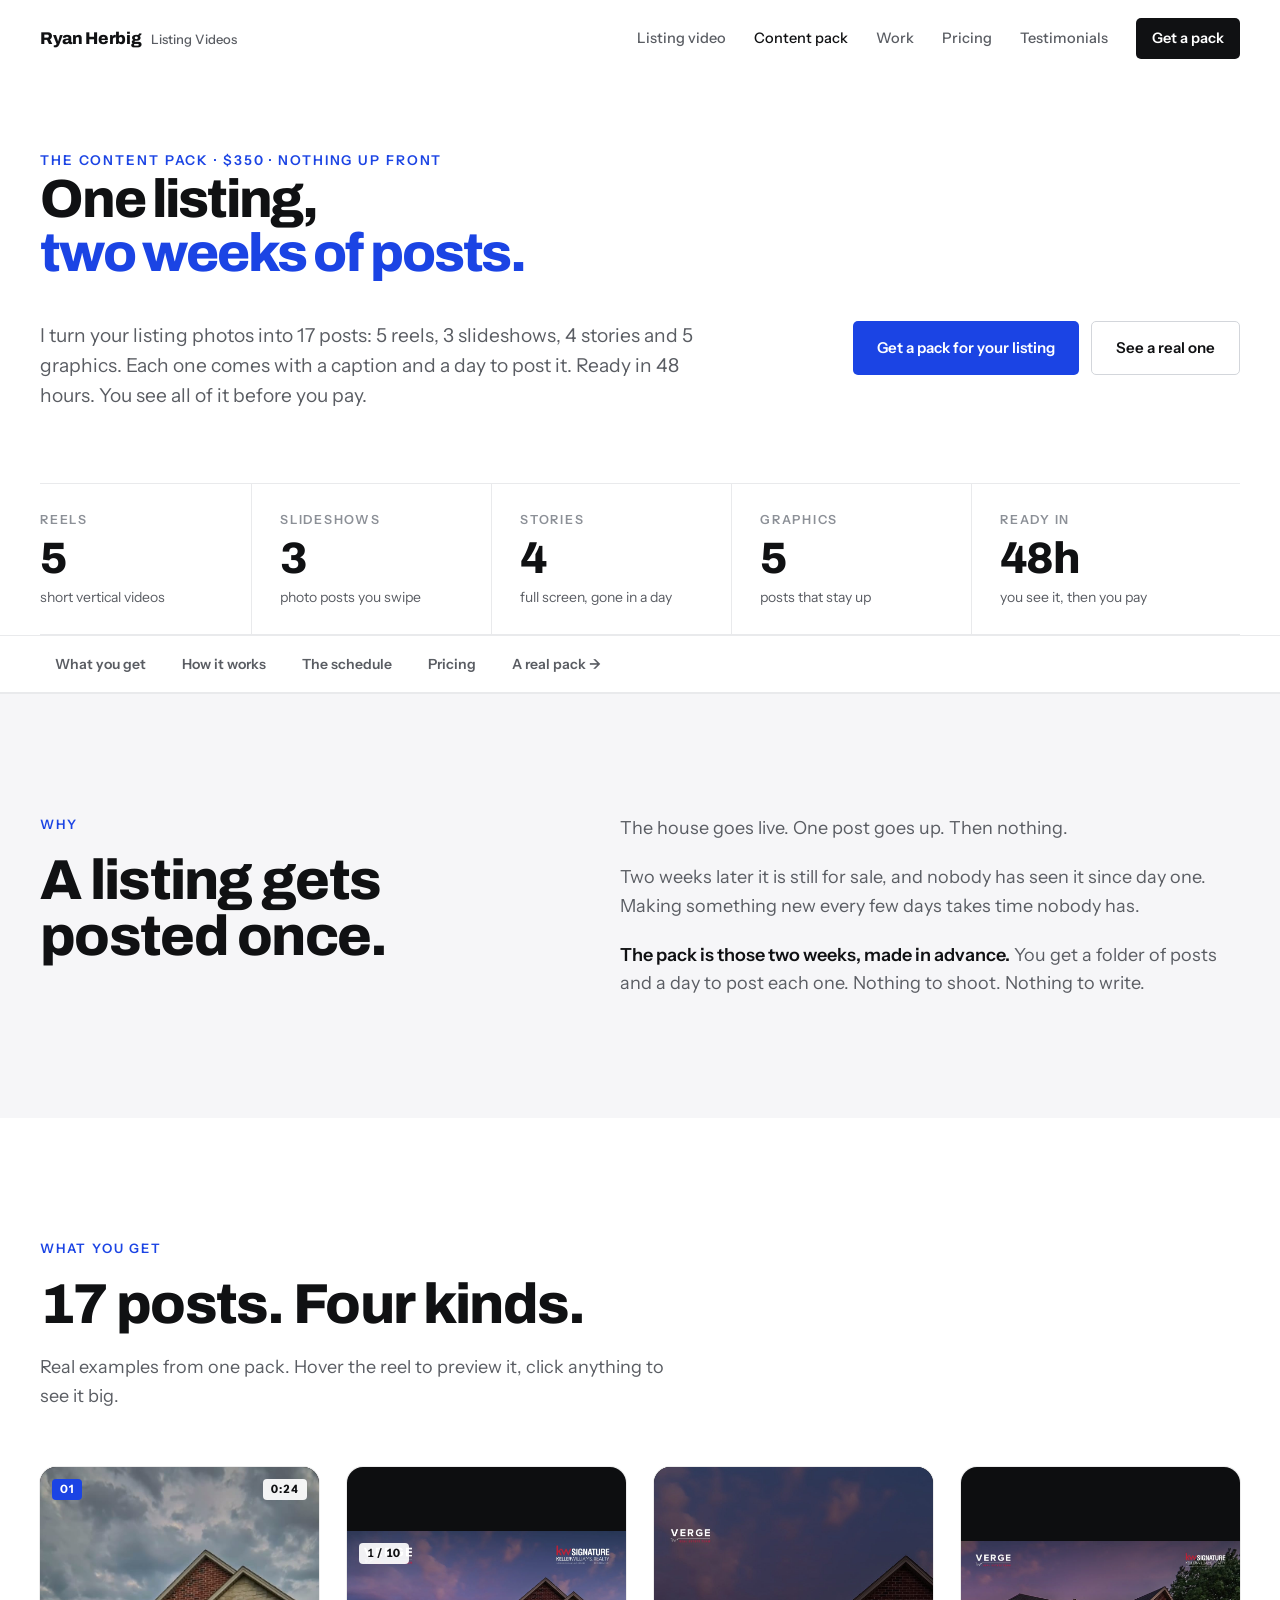
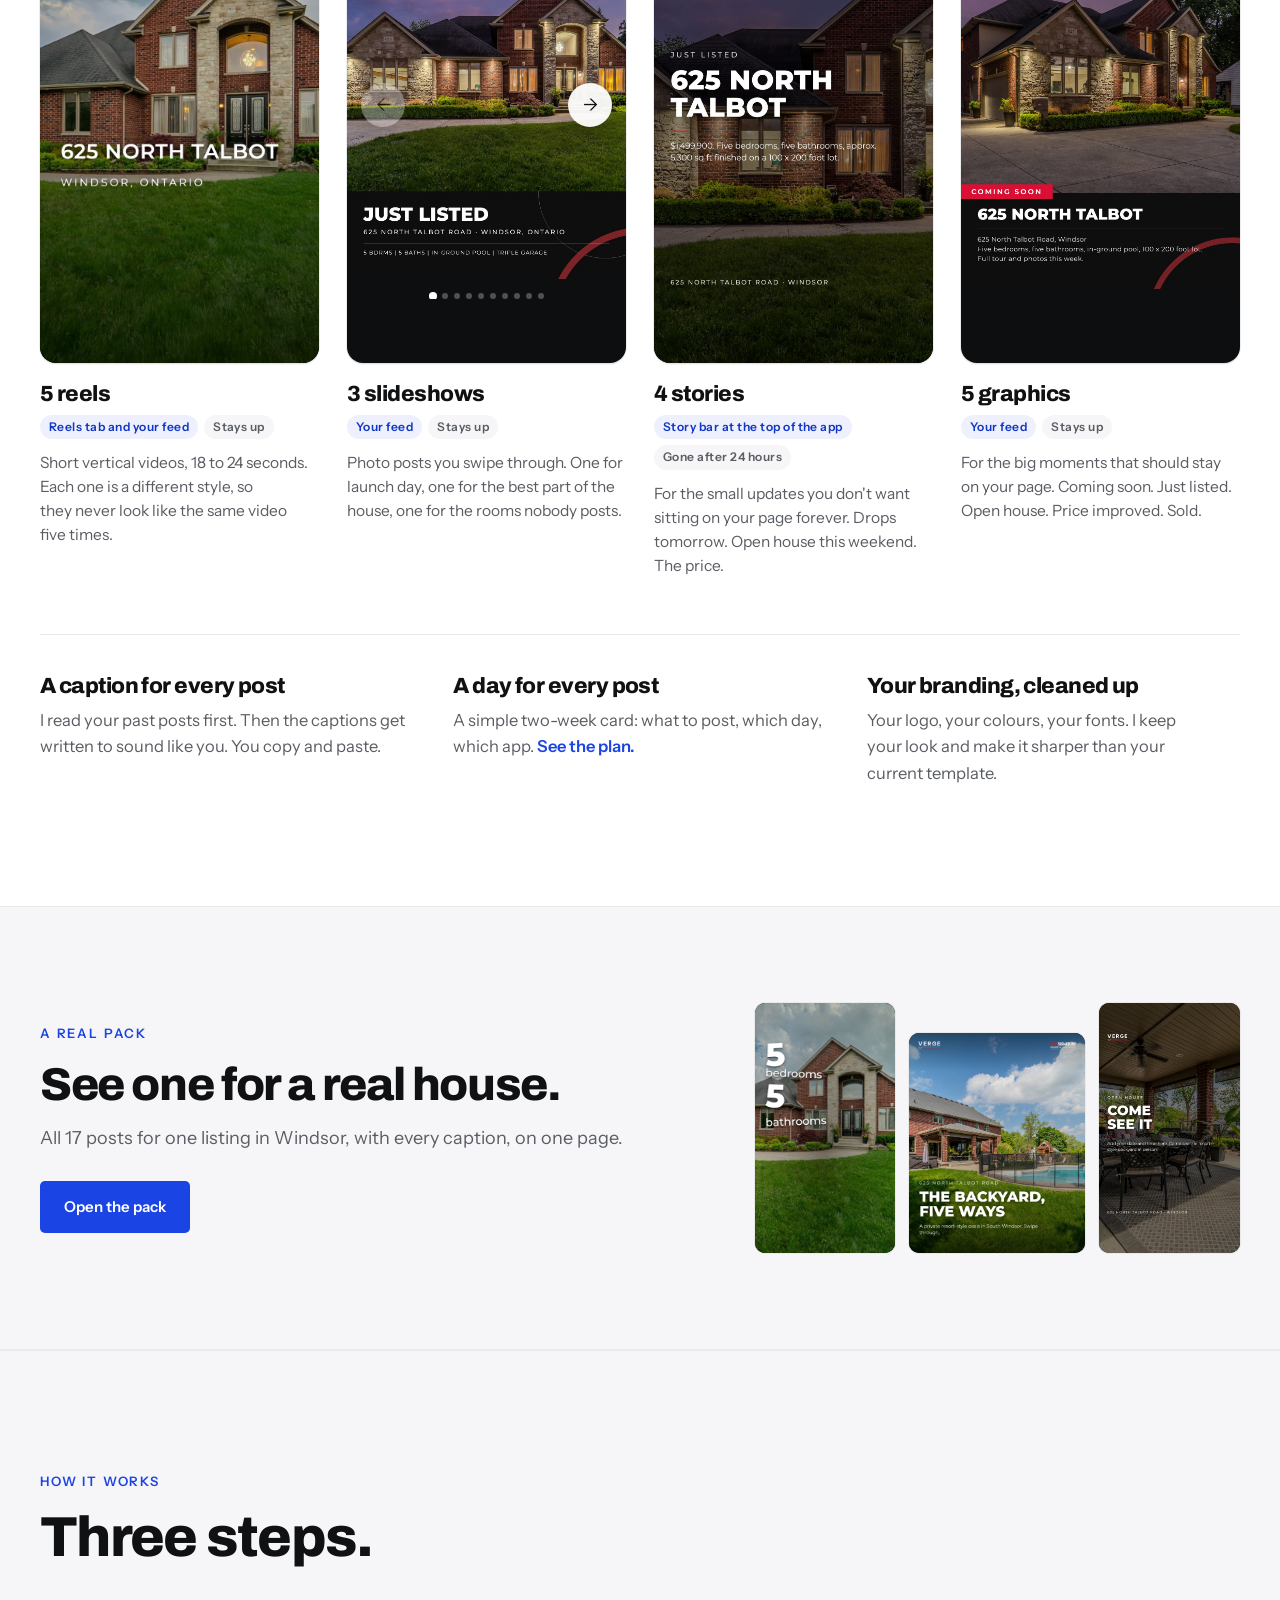
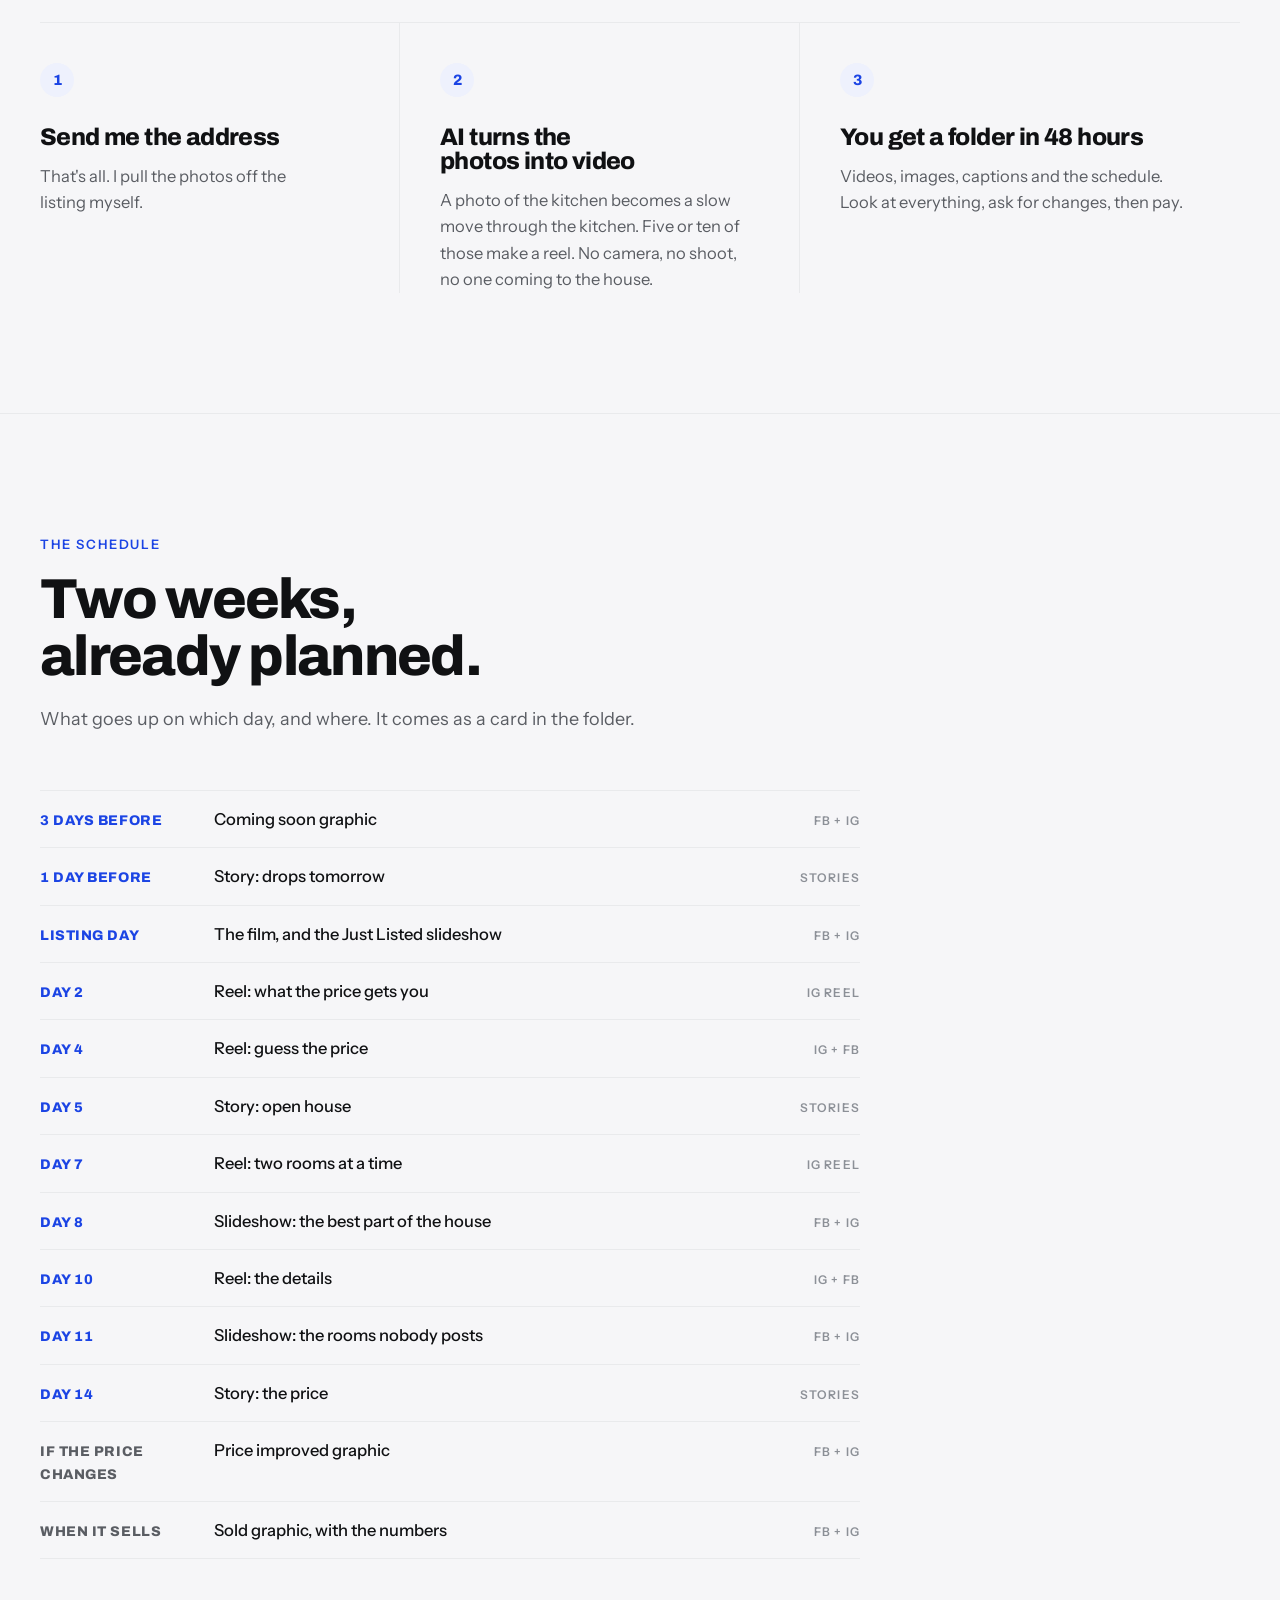
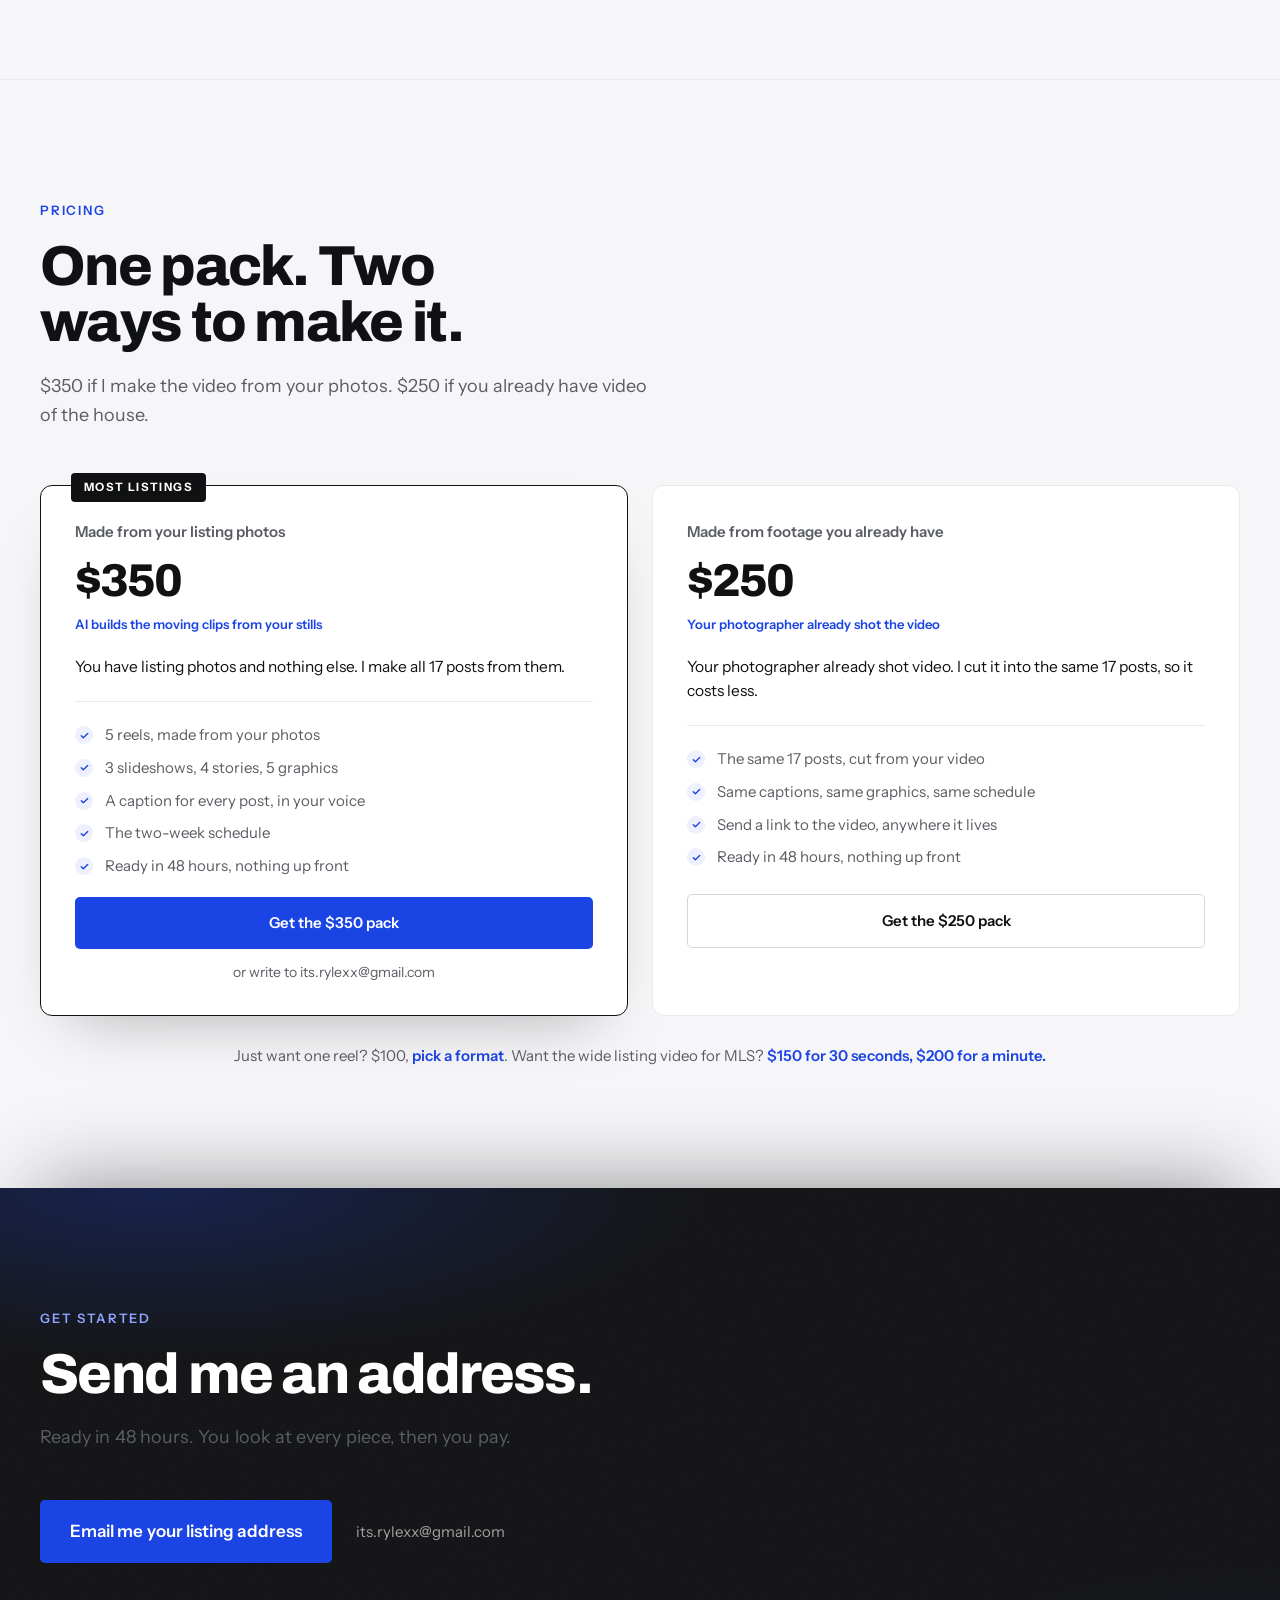
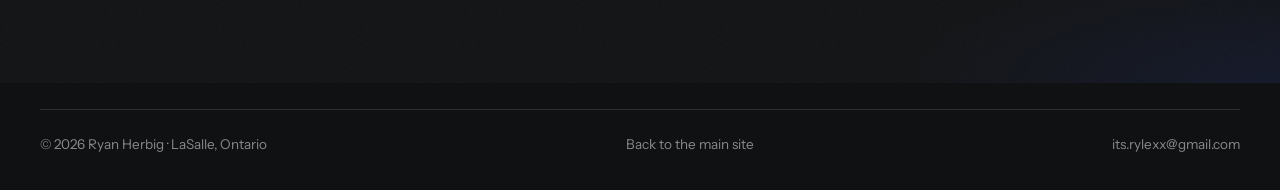
==== commit 1679e7be: "site: pack pitch page + Talbot example page, plain copy, fixed graphics, video retitle (agency ecfc9" ====
--- a/pack/index.html
+++ b/pack/index.html
@@ -7,13 +7,13 @@
 <title>The Listing Content Pack · Ryan Herbig</title>
 <meta name="description" content="One listing, seventeen pieces, two weeks of posts. Five reels built by AI from your listing photos, three slideshows for Instagram and Facebook, four stories, five graphics, a caption for each one in your voice, and a posting schedule. $350, or $250 from footage you already have.">
 <meta property="og:title" content="The Listing Content Pack · Ryan Herbig">
-<meta property="og:description" content="One listing, seventeen pieces, two weeks of posts. Built from the listing photos in 48 hours.">
+<meta property="og:description" content="One listing, seventeen pieces, two weeks of posts. Five reels built by AI from your listing photos, three slideshows for Instagram and Facebook, four stories, five graphics, a caption for each one in your voice, and a posting schedule. $350, or $250 from footage you already have.">
 <meta property="og:image" content="https://ryanherbig.ca/pack/assets/c1/01_cover.jpg">
 <link rel="preconnect" href="https://fonts.googleapis.com">
 <link rel="preconnect" href="https://fonts.gstatic.com" crossorigin>
 <link href="https://fonts.googleapis.com/css2?family=Archivo:wght@600;700;800&family=Instrument+Sans:wght@400;500;600&display=swap" rel="stylesheet">
 <link rel="stylesheet" href="../styles.css">
-<link rel="stylesheet" href="pack.css">
+<link rel="stylesheet" href="./pack.css">
 <link rel="icon" href="data:image/svg+xml,<svg xmlns='http://www.w3.org/2000/svg' viewBox='0 0 100 100'><rect width='100' height='100' rx='18' fill='%231B44E4'/><text x='50' y='70' font-size='58' font-weight='800' text-anchor='middle' fill='white' font-family='Arial'>R</text></svg>">
 </head>
 <body class="pack-page">
@@ -24,7 +24,7 @@
     <a href="../video/">Listing video</a>
     <a href="./" aria-current="page">Content pack</a>
     <a href="../video/#work">Work</a>
-    <a class="nav-pricing" href="#pricing">Pricing</a>
+    <a class="nav-pricing" href="./#pricing">Pricing</a>
     <a href="../#clients">Testimonials</a>
     <a class="nav-cta" href="mailto:its.rylexx@gmail.com?subject=Content%20pack&amp;body=Address%3A%0A%0AMLS%20link%20(if%20you%20have%20one)%3A%0A%0AName%20and%20brokerage%3A%0A">Get a pack</a>
   </nav>
@@ -41,49 +41,64 @@
       <span class="mask"><span><em>two weeks of posts.</em></span></span>
     </h1>
     <div class="hero-row">
-      <p class="hero-sub fade">Seventeen pieces for one listing, all made from the photos already on it, with
-      a written caption for every post and a schedule for putting them out. Everything below is the real pack
-      for 625 North Talbot Road in Windsor. Yours is back in 48 hours and you see it before you pay.</p>
+      <p class="hero-sub fade">I turn your listing photos into 17 posts: 5 reels, 3 slideshows, 4 stories and
+      5 graphics. Each one comes with a caption and a day to post it. Ready in 48 hours. You see all of it
+      before you pay.</p>
       <div class="hero-actions fade">
         <a class="btn btn-primary" href="mailto:its.rylexx@gmail.com?subject=Content%20pack&amp;body=Address%3A%0A%0AMLS%20link%20(if%20you%20have%20one)%3A%0A%0AName%20and%20brokerage%3A%0A">Get a pack for your listing</a>
-        <a class="btn btn-ghost" href="#reels">See the reels</a>
+        <a class="btn btn-ghost" href="625-north-talbot/">See a real one</a>
       </div>
     </div>
     <dl class="stats fade">
-      <div><dt>Reels</dt><dd><span data-count="5">0</span></dd><span class="stat-sub">18 to 24 seconds each</span></div>
-      <div><dt>Slideshows</dt><dd><span data-count="3">0</span></dd><span class="stat-sub">25 slides, IG and FB</span></div>
-      <div><dt>Stories and graphics</dt><dd><span data-count="9">0</span></dd><span class="stat-sub">coming soon to sold</span></div>
-      <div><dt>Captions written</dt><dd><span data-count="12">0</span></dd><span class="stat-sub">one per post, in your voice</span></div>
-      <div><dt>Turnaround</dt><dd>48h</dd><span class="stat-sub">from the address</span></div>
+      <div><dt>Reels</dt><dd><span data-count="5">0</span></dd><span class="stat-sub">short vertical videos</span></div>
+      <div><dt>Slideshows</dt><dd><span data-count="3">0</span></dd><span class="stat-sub">photo posts you swipe</span></div>
+      <div><dt>Stories</dt><dd><span data-count="4">0</span></dd><span class="stat-sub">full screen, gone in a day</span></div>
+      <div><dt>Graphics</dt><dd><span data-count="5">0</span></dd><span class="stat-sub">posts that stay up</span></div>
+      <div><dt>Ready in</dt><dd>48h</dd><span class="stat-sub">you see it, then you pay</span></div>
     </dl>
   </div>
 </section>
 
 <!-- ============================ JUMP BAR ============================ -->
-<nav class="packnav" aria-label="Jump to a part of the pack">
+<nav class="packnav" aria-label="Jump to a part of the page">
   <div class="container packnav-row" id="packnav">
-    <a href="#reels">Reels</a>
-    <a href="#how">How it's made</a>
-    <a href="#slideshows">Slideshows</a>
-    <a href="#stills">Stories and graphics</a>
-    <a href="#branding">Your branding</a>
-    <a href="#menu">Formats</a>
-    <a href="#schedule">Schedule</a>
+    <a href="#kit">What you get</a>
+    <a href="#how">How it works</a>
+    <a href="#schedule">The schedule</a>
     <a href="#pricing">Pricing</a>
+    <a class="packnav-out" href="625-north-talbot/">A real pack &rarr;</a>
   </div>
 </nav>
 
-<!-- ============================ REELS ============================ -->
-<section class="section reels" id="reels">
-  <div class="container">
-    <div class="sec-head reveal">
-      <p class="eyebrow">The reels</p>
-      <h2>Five reels. Five different formats.</h2>
-      <p class="sec-sub">No two are built the same way, so a fortnight of posts never feels like the same video
-      five times. <span class="hint-hover">Hover to preview, click to watch with sound.</span><span class="hint-touch">Tap one to watch with sound.</span></p>
-    </div>
-    <div class="phones">
-      <article class="phone reveal" style="--d:0.00s" data-video="assets/reels/F1.mp4" data-portrait="1" data-title="The film" tabindex="0" role="button" aria-label="Play The film">
+<!-- ============================ THE PROBLEM ============================ -->
+<section class="section problem" id="problem">
+  <div class="container problem-grid">
+    <div class="sec-head reveal">
+      <p class="eyebrow">Why</p>
+      <h2>A listing gets posted once.</h2>
+    </div>
+    <div class="problem-copy reveal">
+      <p>The house goes live. One post goes up. Then nothing.</p>
+      <p>Two weeks later it is still for sale, and nobody has seen it since day one. Making something new
+      every few days takes time nobody has.</p>
+      <p><strong>The pack is those two weeks, made in advance.</strong> You get a folder of posts and a day to
+      post each one. Nothing to shoot. Nothing to write.</p>
+    </div>
+  </div>
+</section>
+
+<!-- ============================ WHAT YOU GET ============================ -->
+<section class="section kit" id="kit">
+  <div class="container">
+    <div class="sec-head reveal">
+      <p class="eyebrow">What you get</p>
+      <h2>17 posts. Four kinds.</h2>
+      <p class="sec-sub">Real examples from one pack.
+      <span class="hint-hover">Hover the reel to preview it, click anything to see it big.</span><span class="hint-touch">Tap anything to see it big.</span></p>
+    </div>
+    <div class="kit-grid">
+      <div class="kit-item reveal" style="--d:0s">
+      <article class="phone kit-phone" style="--d:0.00s" data-video="assets/reels/F1.mp4" data-portrait="1" data-title="The film" tabindex="0" role="button" aria-label="Play The film">
         <div class="phone-screen">
           <img src="assets/posters/F1.jpg" alt="" width="720" height="1280" loading="lazy">
           <video muted playsinline loop preload="none" data-src="assets/reels/F1_540.mp4"></video>
@@ -94,205 +109,107 @@
           <h3>The film</h3>
         </div>
       </article>
-      <article class="phone reveal" style="--d:0.07s" data-video="assets/reels/V5.mp4" data-portrait="1" data-title="What $1,499,900 gets you" tabindex="0" role="button" aria-label="Play What $1,499,900 gets you">
-        <div class="phone-screen">
-          <img src="assets/posters/V5.jpg" alt="" width="720" height="1280" loading="lazy">
-          <video muted playsinline loop preload="none" data-src="assets/reels/V5_540.mp4"></video>
-          <span class="phone-key">02</span>
-          <span class="phone-dur">0:20</span>
-        </div>
-        <div class="phone-meta">
-          <h3>What $1,499,900 gets you</h3>
-        </div>
-      </article>
-      <article class="phone reveal" style="--d:0.14s" data-video="assets/reels/V4.mp4" data-portrait="1" data-title="Guess the price" tabindex="0" role="button" aria-label="Play Guess the price">
-        <div class="phone-screen">
-          <img src="assets/posters/V4.jpg" alt="" width="720" height="1280" loading="lazy">
-          <video muted playsinline loop preload="none" data-src="assets/reels/V4_540.mp4"></video>
-          <span class="phone-key">03</span>
-          <span class="phone-dur">0:18</span>
-        </div>
-        <div class="phone-meta">
-          <h3>Guess the price</h3>
-        </div>
-      </article>
-      <article class="phone reveal" style="--d:0.21s" data-video="assets/reels/V2.mp4" data-portrait="1" data-title="Two rooms at a time" tabindex="0" role="button" aria-label="Play Two rooms at a time">
-        <div class="phone-screen">
-          <img src="assets/posters/V2.jpg" alt="" width="720" height="1280" loading="lazy">
-          <video muted playsinline loop preload="none" data-src="assets/reels/V2_540.mp4"></video>
-          <span class="phone-key">04</span>
-          <span class="phone-dur">0:18</span>
-        </div>
-        <div class="phone-meta">
-          <h3>Two rooms at a time</h3>
-        </div>
-      </article>
-      <article class="phone reveal" style="--d:0.28s" data-video="assets/reels/V1.mp4" data-portrait="1" data-title="The details" tabindex="0" role="button" aria-label="Play The details">
-        <div class="phone-screen">
-          <img src="assets/posters/V1.jpg" alt="" width="720" height="1280" loading="lazy">
-          <video muted playsinline loop preload="none" data-src="assets/reels/V1_540.mp4"></video>
-          <span class="phone-key">05</span>
-          <span class="phone-dur">0:24</span>
-        </div>
-        <div class="phone-meta">
-          <h3>The details</h3>
-        </div>
-      </article>
-    </div>
-  </div>
-</section>
-
-<!-- ============================ HOW IT IS MADE ============================ -->
+        <h3>5 reels</h3>
+        <p class="kit-where"><span>Reels tab and your feed</span><span>Stays up</span></p>
+        <p>Short vertical videos, 18 to 24 seconds. Each one is a different style, so they never look like the
+        same video five times.</p>
+      </div>
+      <div class="kit-item reveal" style="--d:.07s">
+        <div class="kit-media">
+          <article class="post post-mini" aria-label="Just Listed slideshow">
+            <div class="post-stage">
+              <ul class="slides"><li class="slide" data-full="assets/c1/01_cover.jpg" data-title="Just Listed · Cover"><img src="assets/c1/01_cover.jpg" alt="Cover" width="1080" height="1350" loading="lazy" draggable="false"></li><li class="slide" data-full="assets/c1/02_numbers.jpg" data-title="Just Listed · The numbers"><img src="assets/c1/02_numbers.jpg" alt="The numbers" width="1080" height="1350" loading="lazy" draggable="false"></li><li class="slide" data-full="assets/c1/03_great_room.jpg" data-title="Just Listed · Great room"><img src="assets/c1/03_great_room.jpg" alt="Great room" width="1080" height="1350" loading="lazy" draggable="false"></li><li class="slide" data-full="assets/c1/04_chefs_kitchen.jpg" data-title="Just Listed · Chef&#x27;s kitchen"><img src="assets/c1/04_chefs_kitchen.jpg" alt="Chef&#x27;s kitchen" width="1080" height="1350" loading="lazy" draggable="false"></li><li class="slide" data-full="assets/c1/05_primary_retreat.jpg" data-title="Just Listed · Primary retreat"><img src="assets/c1/05_primary_retreat.jpg" alt="Primary retreat" width="1080" height="1350" loading="lazy" draggable="false"></li><li class="slide" data-full="assets/c1/06_spa-inspired_ensuite.jpg" data-title="Just Listed · Spa-inspired ensuite"><img src="assets/c1/06_spa-inspired_ensuite.jpg" alt="Spa-inspired ensuite" width="1080" height="1350" loading="lazy" draggable="false"></li><li class="slide" data-full="assets/c1/07_lower-level_living.jpg" data-title="Just Listed · Lower-level living"><img src="assets/c1/07_lower-level_living.jpg" alt="Lower-level living" width="1080" height="1350" loading="lazy" draggable="false"></li><li class="slide" data-full="assets/c1/08_covered_patio.jpg" data-title="Just Listed · Covered patio"><img src="assets/c1/08_covered_patio.jpg" alt="Covered patio" width="1080" height="1350" loading="lazy" draggable="false"></li><li class="slide" data-full="assets/c1/09_backyard_oasis.jpg" data-title="Just Listed · Backyard oasis"><img src="assets/c1/09_backyard_oasis.jpg" alt="Backyard oasis" width="1080" height="1350" loading="lazy" draggable="false"></li><li class="slide" data-full="assets/c1/10_cta.jpg" data-title="Just Listed · Contact"><img src="assets/c1/10_cta.jpg" alt="Contact" width="1080" height="1350" loading="lazy" draggable="false"></li></ul>
+              <span class="post-count"><b>1</b> / 10</span>
+              <button class="slide-btn slide-prev" type="button" aria-label="Previous slide">&#8592;</button>
+              <button class="slide-btn slide-next" type="button" aria-label="Next slide">&#8594;</button>
+            </div>
+            <div class="post-dots"><button type="button" aria-label="Slide 1" class=is-on></button><button type="button" aria-label="Slide 2"></button><button type="button" aria-label="Slide 3"></button><button type="button" aria-label="Slide 4"></button><button type="button" aria-label="Slide 5"></button><button type="button" aria-label="Slide 6"></button><button type="button" aria-label="Slide 7"></button><button type="button" aria-label="Slide 8"></button><button type="button" aria-label="Slide 9"></button><button type="button" aria-label="Slide 10"></button></div>
+          </article>
+        </div>
+        <h3>3 slideshows</h3>
+        <p class="kit-where"><span>Your feed</span><span>Stays up</span></p>
+        <p>Photo posts you swipe through. One for launch day, one for the best part of the house, one for the
+        rooms nobody posts.</p>
+      </div>
+      <div class="kit-item reveal" style="--d:.14s">
+        <div class="kit-media" data-full="assets/stories/02_just_listed.jpg" data-title="Story · Just listed" tabindex="0" role="button" aria-label="Open the Just listed story">
+          <img src="assets/stories/02_just_listed.jpg" alt="The Just listed story" width="1080" height="1920" loading="lazy">
+        </div>
+        <h3>4 stories</h3>
+        <p class="kit-where"><span>Story bar at the top of the app</span><span>Gone after 24 hours</span></p>
+        <p>For the small updates you don't want sitting on your page forever. Drops tomorrow. Open house
+        this weekend. The price.</p>
+      </div>
+      <div class="kit-item reveal" style="--d:.21s">
+        <div class="kit-media is-45" data-full="assets/cards/01_coming_soon.jpg" data-title="Graphic · Coming soon" tabindex="0" role="button" aria-label="Open the Coming soon graphic">
+          <img src="assets/cards/01_coming_soon.jpg" alt="The Coming soon graphic" width="1080" height="1350" loading="lazy">
+        </div>
+        <h3>5 graphics</h3>
+        <p class="kit-where"><span>Your feed</span><span>Stays up</span></p>
+        <p>For the big moments that should stay on your page. Coming soon. Just listed. Open house. Price
+        improved. Sold.</p>
+      </div>
+    </div>
+    <div class="kit-extra reveal">
+      <div class="kit-extra-item">
+        <h3>A caption for every post</h3>
+        <p>I read your past posts first. Then the captions get written to sound like you. You copy and paste.</p>
+      </div>
+      <div class="kit-extra-item">
+        <h3>A day for every post</h3>
+        <p>A simple two-week card: what to post, which day, which app. <a href="#schedule">See the plan.</a></p>
+      </div>
+      <div class="kit-extra-item">
+        <h3>Your branding, cleaned up</h3>
+        <p>Your logo, your colours, your fonts. I keep your look and make it sharper than your current
+        template.</p>
+      </div>
+    </div>
+  </div>
+</section>
+
+<!-- ============================ THE EXAMPLE ============================ -->
+<section class="section example" id="example">
+  <div class="container example-grid">
+    <div class="reveal">
+      <p class="eyebrow">A real pack</p>
+      <h2>See one for a real house.</h2>
+      <p class="sec-sub">All 17 posts for one listing in Windsor, with every caption, on one page.</p>
+      <a class="btn btn-primary example-btn" href="625-north-talbot/">Open the pack</a>
+    </div>
+    <a class="example-thumbs reveal" href="625-north-talbot/" aria-label="Open the pack for 625 North Talbot" tabindex="-1">
+      <span class="still-media"><img src="assets/posters/V5.jpg" alt="" width="720" height="1280" loading="lazy"></span>
+      <span class="still-media"><img src="assets/c2/01_cover.jpg" alt="" width="1080" height="1350" loading="lazy"></span>
+      <span class="still-media"><img src="assets/stories/03_open_house.jpg" alt="" width="1080" height="1920" loading="lazy"></span>
+    </a>
+  </div>
+</section>
+
+<!-- ============================ HOW IT WORKS ============================ -->
 <section class="section how-made" id="how">
   <div class="container">
     <div class="sec-head reveal">
-      <p class="eyebrow">How it's made</p>
-      <h2>Your photos don't move. These do.</h2>
-    </div>
-    <div class="made-grid">
-      <div class="made-item reveal">
-        <h3>The clips are generated, not filmed</h3>
-        <p>A listing photo is a still image. AI turns it into a moving shot, so the photo of the kitchen becomes
-        a slow push across the kitchen, and five or ten of those cut together into a reel. That is the part you
-        are paying for. It is also why there is no camera, no shoot and no day of anyone's time, and why I only
-        need the address.</p>
-      </div>
-      <div class="made-item reveal">
-        <h3>The words are copied off you</h3>
-        <p>Before anything gets written I read your last posts and your listing write-ups. The captions and the
-        text on screen are then written to match how you already sound, so the pack goes out reading like you
-        wrote it rather than like a robot did. You get every caption as text, ready to paste.</p>
-      </div>
-    </div>
-    <div class="caps reveal">
-      <div class="caps-head">
-        <p class="eyebrow">The real captions from this pack</p>
-        <p class="caps-sub">Isaac's own listing write-up went in. Pick a piece and read what came back, for
-        both networks.</p>
-      </div>
-      <div class="caps-body">
-        <div class="cap-picks" role="tablist" aria-label="Pick a piece"><button type="button" role="tab" aria-selected="true" data-i="0" class=is-on>Two rooms at a time</button><button type="button" role="tab" aria-selected="false" data-i="1">What $1,499,900 gets you</button><button type="button" role="tab" aria-selected="false" data-i="2">Guess the price</button><button type="button" role="tab" aria-selected="false" data-i="3">The film</button><button type="button" role="tab" aria-selected="false" data-i="4">The details</button><button type="button" role="tab" aria-selected="false" data-i="5">Slideshow · Just Listed</button><button type="button" role="tab" aria-selected="false" data-i="6">Slideshow · Backyard oasis</button><button type="button" role="tab" aria-selected="false" data-i="7">Slideshow · The other half</button><button type="button" role="tab" aria-selected="false" data-i="8">Graphic · Coming soon</button><button type="button" role="tab" aria-selected="false" data-i="9">Graphic · Open house</button><button type="button" role="tab" aria-selected="false" data-i="10">Graphic · Price improved</button><button type="button" role="tab" aria-selected="false" data-i="11">Graphic · Sold</button>
-        </div>
-        <div class="cap-panels"><div class="cap-pair" data-i="0"><div class="cap"><span class="cap-net">Facebook</span><p>625 North Talbot Road, Windsor. Introducing this beautiful, custom-designed and fully finished 2-storey home on a 100 x 200 foot lot in the heart of South Windsor. 5 bedrooms, 5 bathrooms (4 en-suites) and approx. 5,300 sq ft finished, including the lower level.<br><br>Hand-scraped hardwood, a stunning stone fireplace in the great room, a chef-inspired kitchen, and a private resort-style backyard with an in-ground pool and extra-large covered patio. Triple car garage.<br><br>$1,499,900. Contact Isaac Verge for a private showing: 519-564-0903.</p></div><div class="cap"><span class="cap-net">Instagram</span><p>625 North Talbot Road, South Windsor.<br>5 bed | 5 bath | approx. 5,300 sq ft | 100 x 200 ft lot<br>$1,499,900. DM for a private showing.<br>#JustListed #SouthWindsor #WindsorRealEstate #YQG</p></div></div><div class="cap-pair" data-i="1" hidden><div class="cap"><span class="cap-net">Facebook</span><p>What $1,499,900 gets you in South Windsor.<br><br>Introducing this beautiful, custom-designed and fully finished 2-storey home on a 100 x 200 foot lot in the heart of South Windsor. 5 bedrooms, 5 bathrooms (4 en-suites) and approx. 5,300 sq ft finished, including the lower level. A private resort-style backyard with an in-ground pool and extra-large covered patio, and a triple car garage.<br><br>625 North Talbot Road. Contact Isaac Verge for a private showing: 519-564-0903.</p></div><div class="cap"><span class="cap-net">Instagram</span><p>What $1,499,900 gets you in South Windsor.<br>5 bed | 5 bath | pool | 100 x 200 ft lot<br>625 North Talbot Road.<br>#SouthWindsor #WindsorRealEstate #YQG</p></div></div><div class="cap-pair" data-i="2" hidden><div class="cap"><span class="cap-net">Facebook</span><p>Five bedrooms, five bathrooms, an in-ground pool and a 100 x 200 foot lot in the heart of South Windsor. What would you guess?<br><br>The answer is at the end. 625 North Talbot Road. Contact Isaac Verge: 519-564-0903.</p></div><div class="cap"><span class="cap-net">Instagram</span><p>Guess the price before the end.<br>5 bed | 5 bath | pool | 100 x 200 ft lot<br>South Windsor.<br>#GuessThePrice #SouthWindsor #WindsorRealEstate #YQG</p></div></div><div class="cap-pair" data-i="3" hidden><div class="cap"><span class="cap-net">Facebook</span><p>JUST LISTED | 625 North Talbot Road, Windsor. Take the full walk through, room by room.<br><br>Introducing this beautiful, custom-designed and fully finished 2-storey home on a 100 x 200 foot lot in the heart of South Windsor. 5 bedrooms, 5 bathrooms (4 en-suites) and approx. 5,300 sq ft finished, including the lower level. Hand-scraped hardwood, a stunning stone fireplace in the great room, a chef-inspired kitchen, and a private resort-style backyard with an in-ground pool. Triple car garage.<br><br>$1,499,900. Contact Isaac Verge for a private showing: 519-564-0903.</p></div><div class="cap"><span class="cap-net">Instagram</span><p>JUST LISTED | 625 North Talbot Road, South Windsor.<br>The full walk through.<br>5 bed | 5 bath | approx. 5,300 sq ft | $1,499,900<br>#JustListed #SouthWindsor #WindsorRealEstate #YQG</p></div></div><div class="cap-pair" data-i="4" hidden><div class="cap"><span class="cap-net">Facebook</span><p>The finishes that make 625 North Talbot Road: pendant lighting over the chef&#x27;s kitchen, the stunning stone fireplace, the spa-inspired ensuite, the elegant flex room, and the stone entry out front.<br><br>Introducing this beautiful, custom-designed and fully finished 2-storey home on a 100 x 200 foot lot in the heart of South Windsor. 5 bedrooms, 5 bathrooms (4 en-suites) and approx. 5,300 sq ft finished, including the lower level.<br><br>$1,499,900. Contact Isaac Verge for a private showing: 519-564-0903.</p></div><div class="cap"><span class="cap-net">Instagram</span><p>The finishes at 625 North Talbot Road.<br>$1,499,900 | South Windsor<br>#WindsorRealEstate #SouthWindsor #YQG</p></div></div><div class="cap-pair" data-i="5" hidden><div class="cap"><span class="cap-net">Facebook</span><p>JUST LISTED | 625 North Talbot Road, Windsor<br><br>Introducing this beautiful, custom-designed and fully finished 2-storey home on a 100 x 200 foot lot in the heart of South Windsor. 5 bedrooms, 5 bathrooms (4 en-suites) and approx. 5,300 sq ft finished, including the lower level. The main floor features beautiful hand-scraped hardwood floors, a warm and inviting great room with a stone fireplace, a stunning chef-inspired kitchen with premium appliances, and a convenient guest suite.<br><br>The backyard offers a private resort-style oasis with an in-ground pool, extra-large covered patio, and lots of privacy. Triple car garage.<br><br>$1,499,900. Contact Isaac Verge for a private showing: 519-564-0903.</p></div><div class="cap"><span class="cap-net">Instagram</span><p>JUST LISTED | 625 North Talbot Road, South Windsor<br>5 bed | 5 bath | approx. 5,300 sq ft | 100 x 200 ft lot<br>$1,499,900. Swipe through, then DM for a private showing.<br>#JustListed #SouthWindsor #WindsorRealEstate #YQG</p></div></div><div class="cap-pair" data-i="6" hidden><div class="cap"><span class="cap-net">Facebook</span><p>The backyard at 625 North Talbot Road is a private resort-style oasis: an in-ground pool with a walk-in shallow end, an extra-large covered patio, a family-friendly yard, all on a 100 x 200 foot lot in South Windsor.<br><br>$1,499,900. Contact Isaac Verge for a private showing: 519-564-0903.</p></div><div class="cap"><span class="cap-net">Instagram</span><p>Your own private resort in South Windsor.<br>In-ground pool | covered patio | 100 x 200 ft lot<br>625 North Talbot Road | $1,499,900<br>#SouthWindsor #WindsorRealEstate #YQG</p></div></div><div class="cap-pair" data-i="7" hidden><div class="cap"><span class="cap-net">Facebook</span><p>Five bedrooms and a fully finished lower level at 625 North Talbot Road, Windsor. A spacious primary suite, four more bedrooms, and downstairs an expansive recreation room, games room and home gym with endless possibilities for entertaining and family time.<br><br>$1,499,900. Contact Isaac Verge for a private showing: 519-564-0903.</p></div><div class="cap"><span class="cap-net">Instagram</span><p>Five bedrooms, then the finished lower level.<br>625 North Talbot Road | $1,499,900<br>#WindsorRealEstate #SouthWindsor #YQG</p></div></div><div class="cap-pair" data-i="8" hidden><div class="cap"><span class="cap-net">Facebook</span><p>COMING SOON in South Windsor. Five bedrooms, an in-ground pool, and a 100 x 200 foot lot. Full tour and photos this week.</p></div><div class="cap"><span class="cap-net">Instagram</span><p>Coming soon in South Windsor.<br>5 bed | pool | 100 x 200 ft lot<br>#ComingSoon #SouthWindsor #YQG</p></div></div><div class="cap-pair" data-i="9" hidden><div class="cap"><span class="cap-net">Facebook</span><p>OPEN HOUSE | 625 North Talbot Road, Windsor | [Day], [time] to [time]<br><br>Tour the whole home, the fully finished lower level and the resort-style backyard. 5 bedrooms, 5 bathrooms, in-ground pool, 100 x 200 foot lot. $1,499,900.<br><br>No appointment needed. Isaac Verge, 519-564-0903.</p></div><div class="cap"><span class="cap-net">Instagram</span><p>Open house [day], [time].<br>625 North Talbot Road, South Windsor.<br>#OpenHouse #SouthWindsor #WindsorRealEstate #YQG</p></div></div><div class="cap-pair" data-i="10" hidden><div class="cap"><span class="cap-net">Facebook</span><p>PRICE IMPROVED | 625 North Talbot Road, Windsor. Now $1,499,900.<br><br>Five bedrooms, five bathrooms, a private resort-style backyard with an in-ground pool, on a 100 x 200 foot lot in the heart of South Windsor. Contact Isaac Verge for a private showing: 519-564-0903.</p></div><div class="cap"><span class="cap-net">Instagram</span><p>Price improved. Now $1,499,900.<br>625 North Talbot Road, South Windsor.<br>#PriceImproved #SouthWindsor #WindsorRealEstate #YQG</p></div></div><div class="cap-pair" data-i="11" hidden><div class="cap"><span class="cap-net">Facebook</span><p>SOLD | 625 North Talbot Road, South Windsor, in [n] days with [n] offers.<br><br>Thank you to our sellers for trusting the Verge Real Estate Team, and congratulations to the buyers.<br><br>Thinking of selling in South Windsor? Contact Isaac Verge for a free home evaluation: 519-564-0903.</p></div><div class="cap"><span class="cap-net">Instagram</span><p>SOLD in [n] days. [n] offers.<br>625 North Talbot Road, South Windsor.<br>Thinking of selling? DM Isaac.<br>#Sold #SouthWindsor #WindsorRealEstate #YQG</p></div></div>
-        </div>
-      </div>
-    </div>
-  </div>
-</section>
-
-<!-- ============================ SLIDESHOWS ============================ -->
-<section class="section carousels" id="slideshows">
-  <div class="container">
-    <div class="sec-head reveal">
-      <p class="eyebrow">The slideshows</p>
-      <h2>Swipe through them here.</h2>
-      <p class="sec-sub">One swipeable post each, and each one goes up on both Instagram and Facebook. Launch
-      day, the feature that sells the house, and the rooms nobody posts.</p>
-    </div>
-    <div class="posts reveal">
-      <article class="post" id="c1">
-        <div class="post-head">
-          <div><h3>Just Listed</h3><p>10 slides</p></div>
-          <span class="post-count"><b>1</b> / 10</span>
-        </div>
-        <div class="post-stage">
-          <ul class="slides"><li class="slide" data-full="assets/c1/01_cover.jpg" data-title="Just Listed · Cover"><img src="assets/c1/01_cover.jpg" alt="Cover" width="1080" height="1350" loading="lazy" draggable="false"></li><li class="slide" data-full="assets/c1/02_numbers.jpg" data-title="Just Listed · The numbers"><img src="assets/c1/02_numbers.jpg" alt="The numbers" width="1080" height="1350" loading="lazy" draggable="false"></li><li class="slide" data-full="assets/c1/03_great_room.jpg" data-title="Just Listed · Great room"><img src="assets/c1/03_great_room.jpg" alt="Great room" width="1080" height="1350" loading="lazy" draggable="false"></li><li class="slide" data-full="assets/c1/04_chefs_kitchen.jpg" data-title="Just Listed · Chef&#x27;s kitchen"><img src="assets/c1/04_chefs_kitchen.jpg" alt="Chef&#x27;s kitchen" width="1080" height="1350" loading="lazy" draggable="false"></li><li class="slide" data-full="assets/c1/05_primary_retreat.jpg" data-title="Just Listed · Primary retreat"><img src="assets/c1/05_primary_retreat.jpg" alt="Primary retreat" width="1080" height="1350" loading="lazy" draggable="false"></li><li class="slide" data-full="assets/c1/06_spa-inspired_ensuite.jpg" data-title="Just Listed · Spa-inspired ensuite"><img src="assets/c1/06_spa-inspired_ensuite.jpg" alt="Spa-inspired ensuite" width="1080" height="1350" loading="lazy" draggable="false"></li><li class="slide" data-full="assets/c1/07_lower-level_living.jpg" data-title="Just Listed · Lower-level living"><img src="assets/c1/07_lower-level_living.jpg" alt="Lower-level living" width="1080" height="1350" loading="lazy" draggable="false"></li><li class="slide" data-full="assets/c1/08_covered_patio.jpg" data-title="Just Listed · Covered patio"><img src="assets/c1/08_covered_patio.jpg" alt="Covered patio" width="1080" height="1350" loading="lazy" draggable="false"></li><li class="slide" data-full="assets/c1/09_backyard_oasis.jpg" data-title="Just Listed · Backyard oasis"><img src="assets/c1/09_backyard_oasis.jpg" alt="Backyard oasis" width="1080" height="1350" loading="lazy" draggable="false"></li><li class="slide" data-full="assets/c1/10_cta.jpg" data-title="Just Listed · Contact"><img src="assets/c1/10_cta.jpg" alt="Contact" width="1080" height="1350" loading="lazy" draggable="false"></li></ul>
-          <button class="slide-btn slide-prev" type="button" aria-label="Previous slide">&#8592;</button>
-          <button class="slide-btn slide-next" type="button" aria-label="Next slide">&#8594;</button>
-        </div>
-        <div class="post-dots"><button type="button" aria-label="Slide 1" class=is-on></button><button type="button" aria-label="Slide 2"></button><button type="button" aria-label="Slide 3"></button><button type="button" aria-label="Slide 4"></button><button type="button" aria-label="Slide 5"></button><button type="button" aria-label="Slide 6"></button><button type="button" aria-label="Slide 7"></button><button type="button" aria-label="Slide 8"></button><button type="button" aria-label="Slide 9"></button><button type="button" aria-label="Slide 10"></button></div>
-        <p class="post-cap">JUST LISTED | 625 North Talbot Road, South Windsor<br>5 bed | 5 bath | approx. 5,300 sq ft | 100 x 200 ft lot<br>$1,499,900. Swipe through, then DM for a private showing.<br>#JustListed #SouthWindsor #WindsorRealEstate #YQG</p>
-      </article>
-      <article class="post" id="c2">
-        <div class="post-head">
-          <div><h3>Backyard oasis</h3><p>5 slides</p></div>
-          <span class="post-count"><b>1</b> / 5</span>
-        </div>
-        <div class="post-stage">
-          <ul class="slides"><li class="slide" data-full="assets/c2/01_cover.jpg" data-title="Backyard oasis · Cover"><img src="assets/c2/01_cover.jpg" alt="Cover" width="1080" height="1350" loading="lazy" draggable="false"></li><li class="slide" data-full="assets/c2/02_resort-style_living.jpg" data-title="Backyard oasis · Resort-style living"><img src="assets/c2/02_resort-style_living.jpg" alt="Resort-style living" width="1080" height="1350" loading="lazy" draggable="false"></li><li class="slide" data-full="assets/c2/03_covered_patio.jpg" data-title="Backyard oasis · Covered patio"><img src="assets/c2/03_covered_patio.jpg" alt="Covered patio" width="1080" height="1350" loading="lazy" draggable="false"></li><li class="slide" data-full="assets/c2/04_family-friendly_yard.jpg" data-title="Backyard oasis · Family-friendly yard"><img src="assets/c2/04_family-friendly_yard.jpg" alt="Family-friendly yard" width="1080" height="1350" loading="lazy" draggable="false"></li><li class="slide" data-full="assets/c2/05_aerial_backyard_view.jpg" data-title="Backyard oasis · Aerial backyard view"><img src="assets/c2/05_aerial_backyard_view.jpg" alt="Aerial backyard view" width="1080" height="1350" loading="lazy" draggable="false"></li></ul>
-          <button class="slide-btn slide-prev" type="button" aria-label="Previous slide">&#8592;</button>
-          <button class="slide-btn slide-next" type="button" aria-label="Next slide">&#8594;</button>
-        </div>
-        <div class="post-dots"><button type="button" aria-label="Slide 1" class=is-on></button><button type="button" aria-label="Slide 2"></button><button type="button" aria-label="Slide 3"></button><button type="button" aria-label="Slide 4"></button><button type="button" aria-label="Slide 5"></button></div>
-        <p class="post-cap">Your own private resort in South Windsor.<br>In-ground pool | covered patio | 100 x 200 ft lot<br>625 North Talbot Road | $1,499,900<br>#SouthWindsor #WindsorRealEstate #YQG</p>
-      </article>
-      <article class="post" id="c3">
-        <div class="post-head">
-          <div><h3>The other half</h3><p>10 slides</p></div>
-          <span class="post-count"><b>1</b> / 10</span>
-        </div>
-        <div class="post-stage">
-          <ul class="slides"><li class="slide" data-full="assets/c3/01_cover.jpg" data-title="The other half · Cover"><img src="assets/c3/01_cover.jpg" alt="Cover" width="1080" height="1350" loading="lazy" draggable="false"></li><li class="slide" data-full="assets/c3/02_bedroom_1.jpg" data-title="The other half · Bedroom 1 of 5"><img src="assets/c3/02_bedroom_1.jpg" alt="Bedroom 1 of 5" width="1080" height="1350" loading="lazy" draggable="false"></li><li class="slide" data-full="assets/c3/03_bedroom_2.jpg" data-title="The other half · Bedroom 2 of 5"><img src="assets/c3/03_bedroom_2.jpg" alt="Bedroom 2 of 5" width="1080" height="1350" loading="lazy" draggable="false"></li><li class="slide" data-full="assets/c3/04_bedroom_3.jpg" data-title="The other half · Bedroom 3 of 5"><img src="assets/c3/04_bedroom_3.jpg" alt="Bedroom 3 of 5" width="1080" height="1350" loading="lazy" draggable="false"></li><li class="slide" data-full="assets/c3/05_bedroom_4.jpg" data-title="The other half · Bedroom 4 of 5"><img src="assets/c3/05_bedroom_4.jpg" alt="Bedroom 4 of 5" width="1080" height="1350" loading="lazy" draggable="false"></li><li class="slide" data-full="assets/c3/06_bedroom_5.jpg" data-title="The other half · Bedroom 5 of 5"><img src="assets/c3/06_bedroom_5.jpg" alt="Bedroom 5 of 5" width="1080" height="1350" loading="lazy" draggable="false"></li><li class="slide" data-full="assets/c3/07_then_downstairs.jpg" data-title="The other half · Then downstairs"><img src="assets/c3/07_then_downstairs.jpg" alt="Then downstairs" width="1080" height="1350" loading="lazy" draggable="false"></li><li class="slide" data-full="assets/c3/08_recreation_room.jpg" data-title="The other half · Recreation room"><img src="assets/c3/08_recreation_room.jpg" alt="Recreation room" width="1080" height="1350" loading="lazy" draggable="false"></li><li class="slide" data-full="assets/c3/09_games_room.jpg" data-title="The other half · Games room"><img src="assets/c3/09_games_room.jpg" alt="Games room" width="1080" height="1350" loading="lazy" draggable="false"></li><li class="slide" data-full="assets/c3/10_home_gym.jpg" data-title="The other half · Home gym"><img src="assets/c3/10_home_gym.jpg" alt="Home gym" width="1080" height="1350" loading="lazy" draggable="false"></li></ul>
-          <button class="slide-btn slide-prev" type="button" aria-label="Previous slide">&#8592;</button>
-          <button class="slide-btn slide-next" type="button" aria-label="Next slide">&#8594;</button>
-        </div>
-        <div class="post-dots"><button type="button" aria-label="Slide 1" class=is-on></button><button type="button" aria-label="Slide 2"></button><button type="button" aria-label="Slide 3"></button><button type="button" aria-label="Slide 4"></button><button type="button" aria-label="Slide 5"></button><button type="button" aria-label="Slide 6"></button><button type="button" aria-label="Slide 7"></button><button type="button" aria-label="Slide 8"></button><button type="button" aria-label="Slide 9"></button><button type="button" aria-label="Slide 10"></button></div>
-        <p class="post-cap">Five bedrooms, then the finished lower level.<br>625 North Talbot Road | $1,499,900<br>#WindsorRealEstate #SouthWindsor #YQG</p>
-      </article>
-    </div>
-  </div>
-</section>
-
-<!-- ============================ STORIES AND GRAPHICS ============================ -->
-<section class="section stills" id="stills">
-  <div class="container">
-    <div class="sec-head reveal">
-      <p class="eyebrow">Stories and graphics</p>
-      <h2>Nine stills. The difference is how long they live.</h2>
-      <p class="sec-sub">A <b>story</b> fills the whole phone screen and disappears after 24 hours, so it carries
-      the day to day: it drops tomorrow, it's listed, there's an open house. A <b>graphic</b> is a normal post
-      that stays on your feed for good, so there's one for every stage the listing goes through. Graphics get
-      a written caption, stories don't need one.</p>
-    </div>
-    <p class="rail-label reveal">Four stories, one a day around the launch</p>
-    <div class="rail rail-inline"><figure class="still still-tall reveal" style="--d:0.00s" data-full="assets/stories/01_tomorrow.jpg" data-title="Drops tomorrow" tabindex="0" role="button" aria-label="Open Drops tomorrow"><div class="still-media"><img src="assets/stories/01_tomorrow.jpg" alt="" width="1080" height="1920" loading="lazy"></div><figcaption>Drops tomorrow</figcaption></figure><figure class="still still-tall reveal" style="--d:0.05s" data-full="assets/stories/02_just_listed.jpg" data-title="Just listed" tabindex="0" role="button" aria-label="Open Just listed"><div class="still-media"><img src="assets/stories/02_just_listed.jpg" alt="" width="1080" height="1920" loading="lazy"></div><figcaption>Just listed</figcaption></figure><figure class="still still-tall reveal" style="--d:0.10s" data-full="assets/stories/03_open_house.jpg" data-title="Open house" tabindex="0" role="button" aria-label="Open Open house"><div class="still-media"><img src="assets/stories/03_open_house.jpg" alt="" width="1080" height="1920" loading="lazy"></div><figcaption>Open house</figcaption></figure><figure class="still still-tall reveal" style="--d:0.15s" data-full="assets/stories/04_price.jpg" data-title="The price" tabindex="0" role="button" aria-label="Open The price"><div class="still-media"><img src="assets/stories/04_price.jpg" alt="" width="1080" height="1920" loading="lazy"></div><figcaption>The price</figcaption></figure>
-    </div>
-    <p class="rail-label rail-label-2 reveal">Five graphics, one for each stage</p>
-    <div class="rail rail-inline"><figure class="still still-wide reveal" style="--d:0.00s" data-full="assets/cards/01_coming_soon.jpg" data-title="Coming soon" tabindex="0" role="button" aria-label="Open Coming soon"><div class="still-media"><img src="assets/cards/01_coming_soon.jpg" alt="" width="1080" height="1350" loading="lazy"></div><figcaption>Coming soon</figcaption></figure><figure class="still still-wide reveal" style="--d:0.05s" data-full="assets/cards/02_just_listed.jpg" data-title="Just listed" tabindex="0" role="button" aria-label="Open Just listed"><div class="still-media"><img src="assets/cards/02_just_listed.jpg" alt="" width="1080" height="1350" loading="lazy"></div><figcaption>Just listed</figcaption></figure><figure class="still still-wide reveal" style="--d:0.10s" data-full="assets/cards/03_open_house.jpg" data-title="Open house" tabindex="0" role="button" aria-label="Open Open house"><div class="still-media"><img src="assets/cards/03_open_house.jpg" alt="" width="1080" height="1350" loading="lazy"></div><figcaption>Open house</figcaption></figure><figure class="still still-wide reveal" style="--d:0.15s" data-full="assets/cards/04_price_improved.jpg" data-title="Price improved" tabindex="0" role="button" aria-label="Open Price improved"><div class="still-media"><img src="assets/cards/04_price_improved.jpg" alt="" width="1080" height="1350" loading="lazy"></div><figcaption>Price improved</figcaption></figure><figure class="still still-wide reveal" style="--d:0.20s" data-full="assets/cards/05_sold.jpg" data-title="Sold, with the numbers" tabindex="0" role="button" aria-label="Open Sold, with the numbers"><div class="still-media"><img src="assets/cards/05_sold.jpg" alt="" width="1080" height="1350" loading="lazy"></div><figcaption>Sold, with the numbers</figcaption></figure>
-    </div>
-  </div>
-</section>
-
-<!-- ============================ BRANDING ============================ -->
-<section class="section brand" id="branding">
-  <div class="container">
-    <div class="sec-head reveal">
-      <p class="eyebrow">Your branding</p>
-      <h2>Same brand. Cleaner.</h2>
-      <p class="sec-sub">On the left, the team's own Just Listed template from an earlier listing. Then the same
-      announcement as the pack makes it, in three places it has to work. Same logo, same red, same brokerage.</p>
-    </div>
-    <div class="brand-set reveal">
-      <figure class="brand-side is-before" data-full="assets/brand/before.jpg" data-title="Their own template" tabindex="0" role="button" aria-label="Open their own template">
-        <img src="assets/brand/before.jpg" alt="The team's own Just Listed template" width="1000" height="1000" loading="lazy">
-        <figcaption>Their template</figcaption>
-      </figure>
-      <figure class="brand-side" data-full="assets/c1/01_cover.jpg" data-title="The pack: the slideshow cover" tabindex="0" role="button" aria-label="Open the slideshow cover">
-        <img src="assets/c1/01_cover.jpg" alt="The pack's Just Listed slideshow cover" width="1080" height="1350" loading="lazy">
-        <figcaption>The slideshow cover</figcaption>
-      </figure>
-      <figure class="brand-side" data-full="assets/cards/02_just_listed.jpg" data-title="The pack: the feed graphic" tabindex="0" role="button" aria-label="Open the feed graphic">
-        <img src="assets/cards/02_just_listed.jpg" alt="The pack's Just Listed feed graphic" width="1080" height="1350" loading="lazy">
-        <figcaption>The feed graphic</figcaption>
-      </figure>
-      <figure class="brand-side" data-full="assets/stories/02_just_listed.jpg" data-title="The pack: the story" tabindex="0" role="button" aria-label="Open the story">
-        <img src="assets/stories/02_just_listed.jpg" alt="The pack's Just Listed story" width="1080" height="1920" loading="lazy">
-        <figcaption>The story</figcaption>
-      </figure>
-    </div>
-  </div>
-</section>
-
-<!-- ============================ MENU ============================ -->
-<section class="section menu" id="menu">
-  <div class="container menu-grid">
-    <div class="sec-head reveal">
-      <p class="eyebrow">The menu</p>
-      <h2>Eight formats. Your house gets the five that fit.</h2>
-      <p class="sec-sub">Picked for the house, not filled in from a template.</p>
-    </div>
-    <ul class="menu-list reveal"><li class="menu-row is-on"><span class="menu-key">01</span><span class="menu-name">Two rooms at a time</span><span class="menu-tag">In this pack</span></li><li class="menu-row is-on"><span class="menu-key">02</span><span class="menu-name">What the price gets you</span><span class="menu-tag">In this pack</span></li><li class="menu-row is-on"><span class="menu-key">03</span><span class="menu-name">Guess the price</span><span class="menu-tag">In this pack</span></li><li class="menu-row is-on"><span class="menu-key">04</span><span class="menu-name">The details</span><span class="menu-tag">In this pack</span></li><li class="menu-row is-on"><span class="menu-key">05</span><span class="menu-name">The listing video, vertical</span><span class="menu-tag">In this pack</span></li><li class="menu-row"><span class="menu-key">06</span><span class="menu-name">Before and after staging</span><span class="menu-tag"></span></li><li class="menu-row"><span class="menu-key">07</span><span class="menu-name">Coming soon</span><span class="menu-tag"></span></li><li class="menu-row"><span class="menu-key">08</span><span class="menu-name">Open house countdown</span><span class="menu-tag"></span></li>
-    </ul>
+      <p class="eyebrow">How it works</p>
+      <h2>Three steps.</h2>
+    </div>
+    <div class="steps">
+      <div class="step reveal">
+        <span class="step-no">1</span>
+        <h3>Send me the address</h3>
+        <p>That's all. I pull the photos off the listing myself.</p>
+      </div>
+      <div class="step reveal">
+        <span class="step-no">2</span>
+        <h3>AI turns the photos into video</h3>
+        <p>A photo of the kitchen becomes a slow move through the kitchen. Five or ten of those make a reel.
+        No camera, no shoot, no one coming to the house.</p>
+      </div>
+      <div class="step reveal">
+        <span class="step-no">3</span>
+        <h3>You get a folder in 48 hours</h3>
+        <p>Videos, images, captions and the schedule. Look at everything, ask for changes, then pay.</p>
+      </div>
+    </div>
   </div>
 </section>
 
@@ -300,17 +217,12 @@
 <section class="section when" id="schedule">
   <div class="container">
     <div class="sec-head reveal">
-      <p class="eyebrow">The plan</p>
+      <p class="eyebrow">The schedule</p>
       <h2>Two weeks, already planned.</h2>
-      <p class="sec-sub">What to post on which day, and where. The card ships in the folder.</p>
-    </div>
-    <div class="when-grid">
-      <figure class="when-card reveal" data-full="assets/schedule/schedule.jpg" data-title="The schedule card" tabindex="0" role="button" aria-label="Open the schedule card">
-        <img src="assets/schedule/schedule.jpg" alt="The two-week schedule card" width="1080" height="1350" loading="lazy">
-      </figure>
-      <ol class="when-list"><li class="when-row reveal" style="--d:0.00s"><span class="when-day">3 days before</span><span class="when-piece">Coming soon graphic</span><span class="when-ch">FB + IG</span></li><li class="when-row reveal" style="--d:0.04s"><span class="when-day">1 day before</span><span class="when-piece">Story: drops tomorrow</span><span class="when-ch">Stories</span></li><li class="when-row reveal" style="--d:0.08s"><span class="when-day">Listing day</span><span class="when-piece">The film, and the Just Listed slideshow</span><span class="when-ch">FB + IG</span></li><li class="when-row reveal" style="--d:0.12s"><span class="when-day">Day 2</span><span class="when-piece">What $1,499,900 gets you</span><span class="when-ch">IG reel</span></li><li class="when-row reveal" style="--d:0.16s"><span class="when-day">Day 4</span><span class="when-piece">Guess the price</span><span class="when-ch">IG + FB</span></li><li class="when-row reveal" style="--d:0.20s"><span class="when-day">Day 5</span><span class="when-piece">Story: open house</span><span class="when-ch">Stories</span></li><li class="when-row reveal" style="--d:0.24s"><span class="when-day">Day 7</span><span class="when-piece">Two rooms at a time</span><span class="when-ch">IG reel</span></li><li class="when-row reveal" style="--d:0.28s"><span class="when-day">Day 8</span><span class="when-piece">Backyard oasis slideshow</span><span class="when-ch">FB + IG</span></li><li class="when-row reveal" style="--d:0.32s"><span class="when-day">Day 10</span><span class="when-piece">The details</span><span class="when-ch">IG + FB</span></li><li class="when-row reveal" style="--d:0.36s"><span class="when-day">Day 11</span><span class="when-piece">The other half slideshow</span><span class="when-ch">FB + IG</span></li><li class="when-row reveal" style="--d:0.40s"><span class="when-day">Day 14</span><span class="when-piece">Story: the price</span><span class="when-ch">Stories</span></li><li class="when-row reveal" style="--d:0.44s"><span class="when-day">If the price changes</span><span class="when-piece">Price improved graphic</span><span class="when-ch">FB + IG</span></li><li class="when-row reveal" style="--d:0.48s"><span class="when-day">When it sells</span><span class="when-piece">Sold graphic, with the numbers</span><span class="when-ch">FB + IG</span></li>
-      </ol>
-    </div>
+      <p class="sec-sub">What goes up on which day, and where. It comes as a card in the folder.</p>
+    </div>
+    <ol class="when-list when-solo"><li class="when-row reveal" style="--d:0.00s"><span class="when-day">3 days before</span><span class="when-piece">Coming soon graphic</span><span class="when-ch">FB + IG</span></li><li class="when-row reveal" style="--d:0.04s"><span class="when-day">1 day before</span><span class="when-piece">Story: drops tomorrow</span><span class="when-ch">Stories</span></li><li class="when-row reveal" style="--d:0.08s"><span class="when-day">Listing day</span><span class="when-piece">The film, and the Just Listed slideshow</span><span class="when-ch">FB + IG</span></li><li class="when-row reveal" style="--d:0.12s"><span class="when-day">Day 2</span><span class="when-piece">Reel: what the price gets you</span><span class="when-ch">IG reel</span></li><li class="when-row reveal" style="--d:0.16s"><span class="when-day">Day 4</span><span class="when-piece">Reel: guess the price</span><span class="when-ch">IG + FB</span></li><li class="when-row reveal" style="--d:0.20s"><span class="when-day">Day 5</span><span class="when-piece">Story: open house</span><span class="when-ch">Stories</span></li><li class="when-row reveal" style="--d:0.24s"><span class="when-day">Day 7</span><span class="when-piece">Reel: two rooms at a time</span><span class="when-ch">IG reel</span></li><li class="when-row reveal" style="--d:0.28s"><span class="when-day">Day 8</span><span class="when-piece">Slideshow: the best part of the house</span><span class="when-ch">FB + IG</span></li><li class="when-row reveal" style="--d:0.32s"><span class="when-day">Day 10</span><span class="when-piece">Reel: the details</span><span class="when-ch">IG + FB</span></li><li class="when-row reveal" style="--d:0.36s"><span class="when-day">Day 11</span><span class="when-piece">Slideshow: the rooms nobody posts</span><span class="when-ch">FB + IG</span></li><li class="when-row reveal" style="--d:0.40s"><span class="when-day">Day 14</span><span class="when-piece">Story: the price</span><span class="when-ch">Stories</span></li><li class="when-row reveal" style="--d:0.44s"><span class="when-day">If the price changes</span><span class="when-piece">Price improved graphic</span><span class="when-ch">FB + IG</span></li><li class="when-row reveal" style="--d:0.48s"><span class="when-day">When it sells</span><span class="when-piece">Sold graphic, with the numbers</span><span class="when-ch">FB + IG</span></li>
+    </ol>
   </div>
 </section>
 
@@ -320,8 +232,7 @@
     <div class="sec-head reveal">
       <p class="eyebrow">Pricing</p>
       <h2>One pack. Two ways to make it.</h2>
-      <p class="sec-sub">The difference is where the moving pictures come from. If I have to make them, it's
-      $350. If you already paid someone to shoot them, it's $250.</p>
+      <p class="sec-sub">$350 if I make the video from your photos. $250 if you already have video of the house.</p>
     </div>
     <div class="plans plans-2">
       <article class="plan is-featured reveal">
@@ -329,15 +240,13 @@
         <p class="plan-name">Made from your listing photos</p>
         <p class="plan-price">$350</p>
         <p class="plan-terms">AI builds the moving clips from your stills</p>
-        <p class="plan-desc">You have photos and nothing else. Send the address and everything on this page gets
-        made from them.</p>
+        <p class="plan-desc">You have listing photos and nothing else. I make all 17 posts from them.</p>
         <ul class="plan-list">
-          <li>Five reels, generated from the still photos</li>
-          <li>Three slideshows for Instagram and Facebook</li>
-          <li>Four stories and five feed graphics</li>
-          <li>A caption for every post, written in your voice</li>
-          <li>The two-week schedule card</li>
-          <li>Back in 48 hours, nothing up front</li>
+          <li>5 reels, made from your photos</li>
+          <li>3 slideshows, 4 stories, 5 graphics</li>
+          <li>A caption for every post, in your voice</li>
+          <li>The two-week schedule</li>
+          <li>Ready in 48 hours, nothing up front</li>
         </ul>
         <a class="btn btn-primary" href="mailto:its.rylexx@gmail.com?subject=Content%20pack&amp;body=Address%3A%0A%0AMLS%20link%20(if%20you%20have%20one)%3A%0A%0AName%20and%20brokerage%3A%0A">Get the $350 pack</a>
         <span class="mail-line">or write to its.rylexx@gmail.com</span>
@@ -346,19 +255,19 @@
         <p class="plan-name">Made from footage you already have</p>
         <p class="plan-price">$250</p>
         <p class="plan-terms">Your photographer already shot the video</p>
-        <p class="plan-desc">You have drone or walk through clips already. Nothing needs generating, so I cut
-        yours into the same pieces and it's $100 less.</p>
+        <p class="plan-desc">Your photographer already shot video. I cut it into the same 17 posts, so it
+        costs less.</p>
         <ul class="plan-list">
-          <li>The same seventeen pieces, cut from your clips</li>
+          <li>The same 17 posts, cut from your video</li>
           <li>Same captions, same graphics, same schedule</li>
-          <li>Send a link to the footage, anywhere it lives</li>
-          <li>Back in 48 hours, nothing up front</li>
+          <li>Send a link to the video, anywhere it lives</li>
+          <li>Ready in 48 hours, nothing up front</li>
         </ul>
         <a class="btn btn-ghost" href="mailto:its.rylexx@gmail.com?subject=Content%20pack%20from%20my%20footage&amp;body=Address%3A%0A%0ALink%20to%20your%20footage%20(Drive%2C%20Dropbox%2C%20anything)%3A%0A%0AName%20and%20brokerage%3A%0A">Get the $250 pack</a>
       </article>
     </div>
-    <p class="plans-note reveal">Just want one vertical video? $100, any format from <a href="#menu">the menu above</a>.
-    Want the horizontal listing video for MLS? <a href="../video/">$150 for thirty seconds, $200 for a minute.</a></p>
+    <p class="plans-note reveal">Just want one reel? $100, <a href="625-north-talbot/#menu">pick a format</a>.
+    Want the wide listing video for MLS? <a href="../video/">$150 for 30 seconds, $200 for a minute.</a></p>
   </div>
 </section>
 
@@ -368,8 +277,7 @@
     <div class="sec-head reveal">
       <p class="eyebrow">Get started</p>
       <h2>Send me an address.</h2>
-      <p class="sec-sub">I pull the photos myself. The pack is back in 48 hours, you look at every piece, and
-      then you decide.</p>
+      <p class="sec-sub">Ready in 48 hours. You look at every piece, then you pay.</p>
     </div>
     <div class="offer-cta reveal">
       <a class="btn btn-primary btn-lg" href="mailto:its.rylexx@gmail.com?subject=Content%20pack&amp;body=Address%3A%0A%0AMLS%20link%20(if%20you%20have%20one)%3A%0A%0AName%20and%20brokerage%3A%0A">Email me your listing address</a>
@@ -398,6 +306,6 @@
   </div>
 </div>
 
-<script src="pack.js"></script>
+<script src="./pack.js"></script>
 </body>
 </html>
--- a/styles.css
+++ b/styles.css
@@ -359,6 +359,15 @@
   .proof-item:nth-child(2){border-right:0}
   .proof-item:nth-child(3),.proof-item:nth-child(4){border-bottom:0}
   .proof-num{font-size:32px}
+  /* iOS asks for 44px of tappable height. WebKit at 390px measured the brand at 27, the
+     Pricing link at 22 and every "Watch the video" at 35, so each one grows its hit area
+     with padding cancelled by a negative margin: bigger to tap, identical on the page. */
+  .brand{padding:9px 0;margin:-9px 0}
+  .topnav a:not(.nav-cta){padding:11px 5px;margin:-11px -5px}
+  .nav-cta{padding:12px 16px}
+  .q-film{min-height:44px;display:flex;align-items:flex-end}
+  .quote footer .q-film{padding-top:12px}
+  .footer a{padding:13px 0}
   .player{padding:16px}
   .player-close{top:12px;right:12px}
 }
--- a/pack/pack.css
+++ b/pack/pack.css
@@ -83,7 +83,9 @@
   /* a full Facebook write-up is three phone screens on its own, so it scrolls in place */
   .cap{max-height:300px;overflow-y:auto;-webkit-overflow-scrolling:touch}
   .cap p{font-size:14.5px}
-  .cap-picks{max-height:172px;overflow-y:auto}
+  .cap-picks{max-height:188px;overflow-y:auto}
+  .cap-picks button{min-height:44px}
+  .packnav a{padding:11px 15px}
 }
 
 /* ---------- reels: five phones (six until 2026-09-11) ---------- */
@@ -161,7 +163,10 @@
 .slide-btn:active{transform:translateY(-50%) scale(.94)}
 .slide-btn[disabled]{opacity:.35;pointer-events:none}
 .post-dots{display:flex;justify-content:center;gap:6px;padding:16px 0 4px}
-.post-dots button{width:6px;height:6px;border-radius:50%;background:var(--line);transition:background .2s,transform .2s var(--ease-out)}
+/* the dot stays 6px; the thing you tap is the invisible box around it, because a 6px
+   target is unusable on a phone (WebKit at 390px measured every one of them at 6x6) */
+.post-dots button{position:relative;width:6px;height:6px;border-radius:50%;background:var(--line);transition:background .2s,transform .2s var(--ease-out)}
+.post-dots button::after{content:"";position:absolute;inset:-19px -7px}
 .post-dots button.is-on{background:var(--accent);transform:scale(1.35)}
 .post-cap{padding:14px 24px 24px;font-size:14px;line-height:1.55;color:var(--soft);border-top:1px solid var(--line);margin-top:12px}
 
@@ -327,3 +332,106 @@
 .brand-side img{display:block;width:100%;height:auto}
 .brand-side figcaption{padding:12px 16px;font-size:13px;font-weight:600;letter-spacing:.12em;text-transform:uppercase;color:var(--mute)}
 @media (max-width:720px){.brand-pair{grid-template-columns:1fr;gap:16px}.rail-inline{gap:12px}}
+
+/* ---------- 2026-09-17: the pitch page. The pitch is the spine, one real piece under each claim,
+   the whole pack one click away on its own page. ---------- */
+.packnav-out{color:var(--accent-ink)}
+.packnav-out:hover{background:var(--accent-tint)}
+
+/* what you get: four cells, every one framed as a phone screen so a 9:16 reel, a 4:5 post,
+   a story and a graphic sit level in one row */
+.kit-grid{display:grid;grid-template-columns:repeat(4,1fr);gap:28px;align-items:start}
+.kit-item{--d:0s;transition-delay:var(--d)}
+.kit-item h3{font-size:22px;letter-spacing:-.025em;margin:20px 0 10px}
+.kit-item p{color:var(--soft);font-size:15.5px;line-height:1.55}
+.kit-phone .phone-meta{display:none}
+.kit-phone{margin-top:0 !important}
+.kit-media{
+  position:relative;aspect-ratio:9/16;border-radius:16px;overflow:hidden;background:#0d0e10;
+  display:flex;flex-direction:column;justify-content:center;
+  box-shadow:0 0 0 1px rgba(16,17,19,.08),0 2px 0 rgba(16,17,19,.04);
+  transition:transform .55s var(--ease-out),box-shadow .55s var(--ease-out);outline-offset:6px;
+}
+.kit-media[data-full]{cursor:zoom-in}
+.kit-media[data-full]:hover,.kit-media[data-full]:focus-visible{transform:translateY(-6px);box-shadow:0 0 0 1px rgba(16,17,19,.08),0 30px 60px -28px rgba(16,17,19,.5)}
+.kit-media>img{position:absolute;inset:0;width:100%;height:100%;object-fit:cover}
+/* a 4:5 graphic inside the 9:16 frame, the way a feed post sits on a phone */
+.kit-media.is-45>img{position:static;height:auto;aspect-ratio:4/5}
+/* the slideshow cell is the real swipeable post, stripped to its stage */
+.post-mini{background:transparent;border:0;border-radius:0}
+.post-mini .post-stage{border-radius:0}
+.post-mini .post-count{position:absolute;top:12px;left:12px;z-index:2;font-size:11.5px;font-weight:700;letter-spacing:.06em;padding:5px 8px;border-radius:4px;line-height:1;background:rgba(255,255,255,.92);color:var(--ink)}
+.post-mini .post-count b{color:var(--ink)}
+.post-mini .post-dots{padding:14px 0 0}
+.post-mini .post-dots button{background:rgba(255,255,255,.28)}
+.post-mini .post-dots button.is-on{background:#fff}
+.kit-plus{margin-top:40px;font-size:16px;color:var(--soft);max-width:64ch;line-height:1.6}
+
+/* the door to the finished pack */
+.example{background:var(--ground-alt);border-top:1px solid var(--line);border-bottom:1px solid var(--line);padding:96px 0}
+.example-grid{display:grid;grid-template-columns:minmax(0,1fr) auto;gap:48px 64px;align-items:center}
+.example h2{font-size:clamp(30px,3.6vw,46px);letter-spacing:-.03em}
+.example .sec-sub{margin-top:16px}
+.example-btn{margin-top:28px}
+.example-thumbs{display:flex;gap:14px;align-items:flex-end;border-radius:10px}
+.example-thumbs .still-media{display:block;height:250px;transition:transform .5s var(--ease-out)}
+.example-thumbs .still-media:nth-child(1){aspect-ratio:9/16}
+.example-thumbs .still-media:nth-child(2){aspect-ratio:4/5;height:220px}
+.example-thumbs .still-media:nth-child(3){aspect-ratio:9/16}
+.example-thumbs:hover .still-media{transform:translateY(-4px)}
+
+.made-3{grid-template-columns:repeat(3,1fr)}
+.caps-flat{margin-top:0}
+
+/* the rails get their own arrows (a 4th item sat half cut off with no way to reach it on a mouse) */
+.railbox{position:relative}
+.railbox .rail-inline{padding-inline:2px}
+.railbox .slide-btn{top:216px;transform:none}
+.railbox .rail-prev{left:-22px}
+.railbox .rail-next{right:-22px}
+.railbox .slide-btn:active{transform:scale(.94)}
+.railbox.is-flat .slide-btn{display:none}
+@media (hover:none){.railbox .slide-btn{display:none}}
+
+@media (max-width:1180px){
+  .kit-grid{gap:18px}
+  .kit-item h3{font-size:19px}
+  .made-3{grid-template-columns:1fr 1fr}
+}
+@media (max-width:900px){
+  .example-grid{grid-template-columns:1fr;gap:36px}
+  .example-thumbs .still-media{height:200px}
+  .example-thumbs .still-media:nth-child(2){height:176px}
+  .made-3{grid-template-columns:1fr}
+  .railbox .rail-prev{left:-8px}
+  .railbox .rail-next{right:-8px}
+}
+@media (max-width:720px){
+  .kit-grid{grid-template-columns:1fr 1fr;gap:22px 14px}
+  .kit-item h3{font-size:17px;margin-top:14px}
+  .kit-item p{font-size:14px}
+  .post-mini .slide-prev{left:8px}.post-mini .slide-next{right:8px}
+  .example{padding:72px 0}
+  .example-thumbs{gap:10px}
+  .example-thumbs .still-media{height:170px}
+  .example-thumbs .still-media:nth-child(2){height:150px}
+  .kit-plus{margin-top:28px;font-size:15px}
+  .railbox .slide-btn{top:176px}
+}
+
+/* 2026-09-18: Ryan's review. No captions viewer and no Talbot schedule card on the pitch page;
+   the two extras are said plainly, and the plan is a plain list */
+.kit-extra{display:grid;grid-template-columns:1fr 1fr;gap:28px 56px;margin-top:56px;padding-top:40px;border-top:1px solid var(--line);max-width:980px}
+.kit-extra-item h3{font-size:22px;letter-spacing:-.025em;margin-bottom:10px}
+.kit-extra-item p{color:var(--soft);font-size:16.5px;line-height:1.6}
+.kit-extra-item a{color:var(--accent);font-weight:600}
+.when-solo{max-width:820px}
+.how-made .steps{border-top-color:var(--line)}
+@media (max-width:720px){.kit-extra{grid-template-columns:1fr;gap:22px;margin-top:40px;padding-top:28px}.kit-extra-item h3{font-size:19px}}
+/* where each kind shows up and how long it lasts, so a story and a graphic can be told apart */
+.kit-where{display:flex;flex-wrap:wrap;gap:6px;margin:0 0 12px}
+.kit-where span{font-size:12px;font-weight:600;letter-spacing:.04em;padding:5px 9px;border-radius:999px;background:var(--accent-tint);color:var(--accent-ink);line-height:1.2}
+.kit-where span:last-child{background:var(--ground-alt);color:var(--soft)}
+.kit-extra{grid-template-columns:1fr 1fr 1fr;max-width:none;gap:28px 40px}
+@media (max-width:900px){.kit-extra{grid-template-columns:1fr 1fr}}
+@media (max-width:720px){.kit-extra{grid-template-columns:1fr}.kit-where span{font-size:11.5px}}
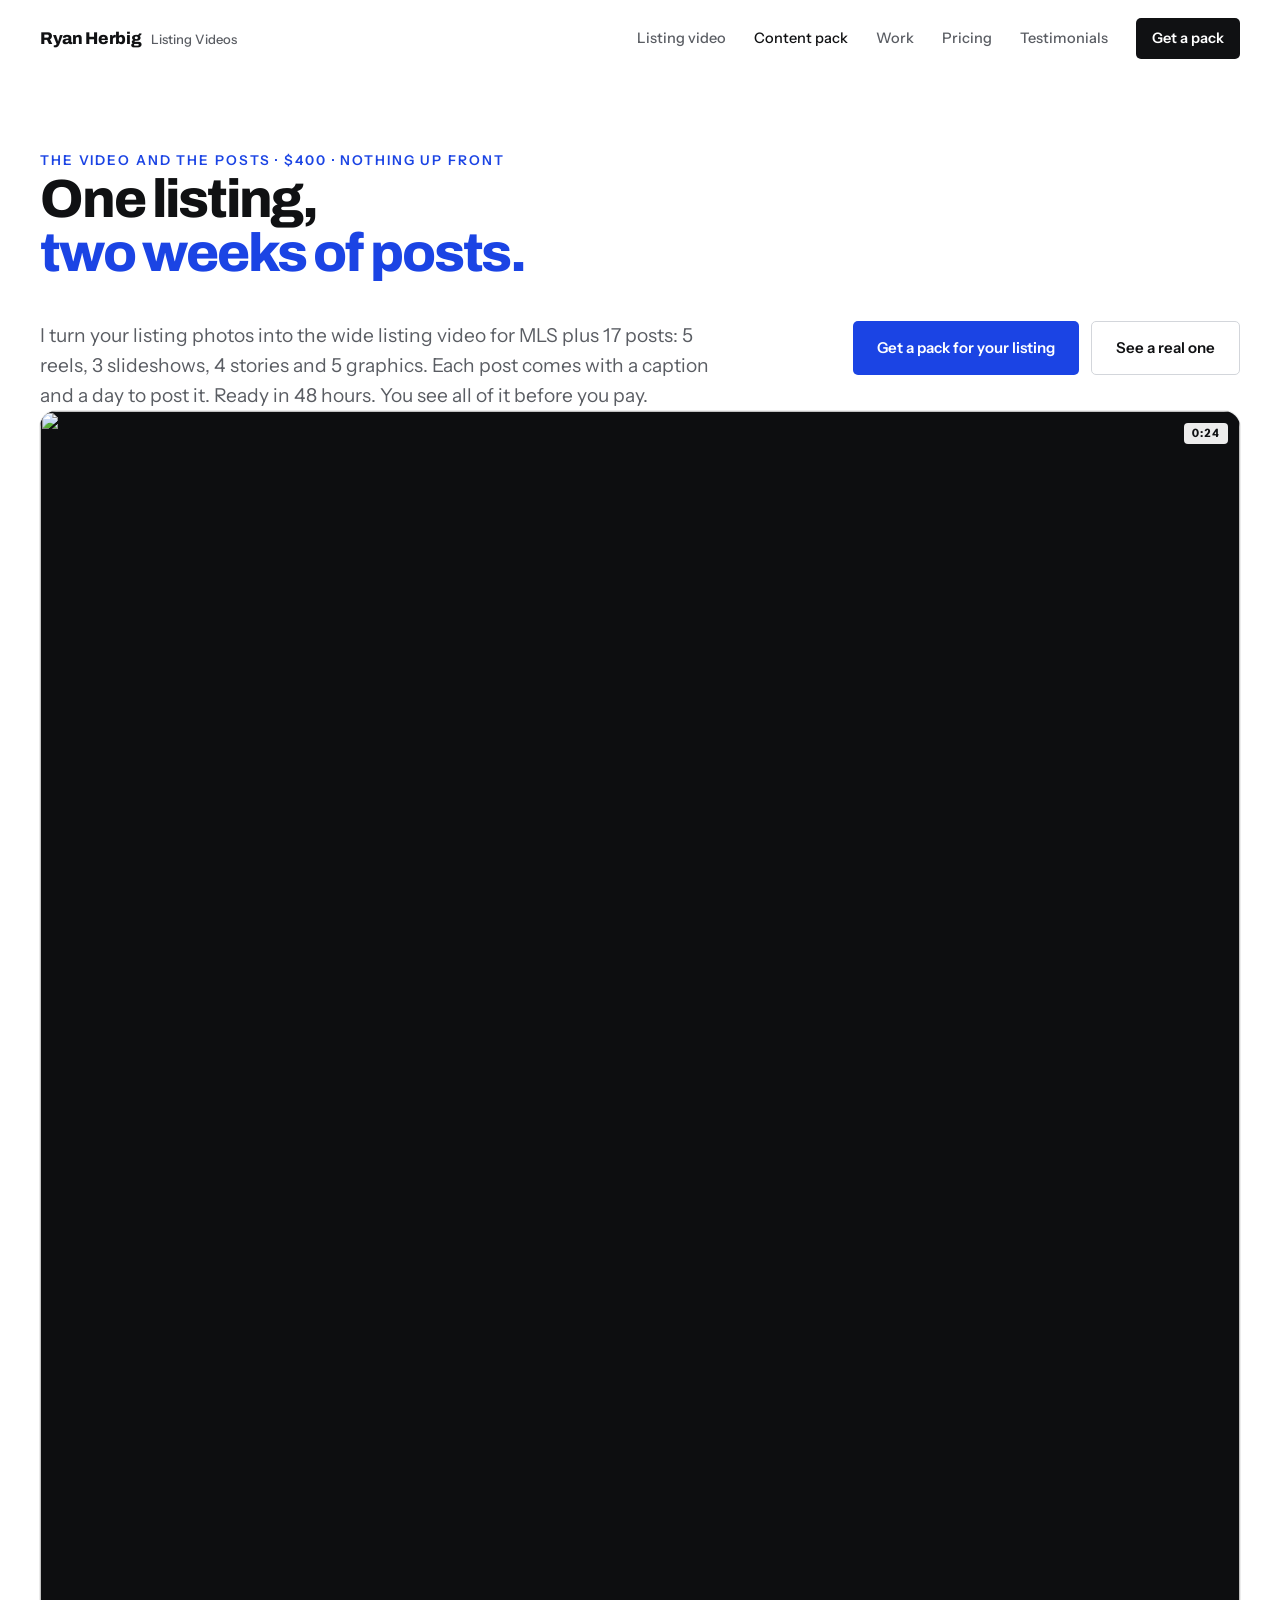
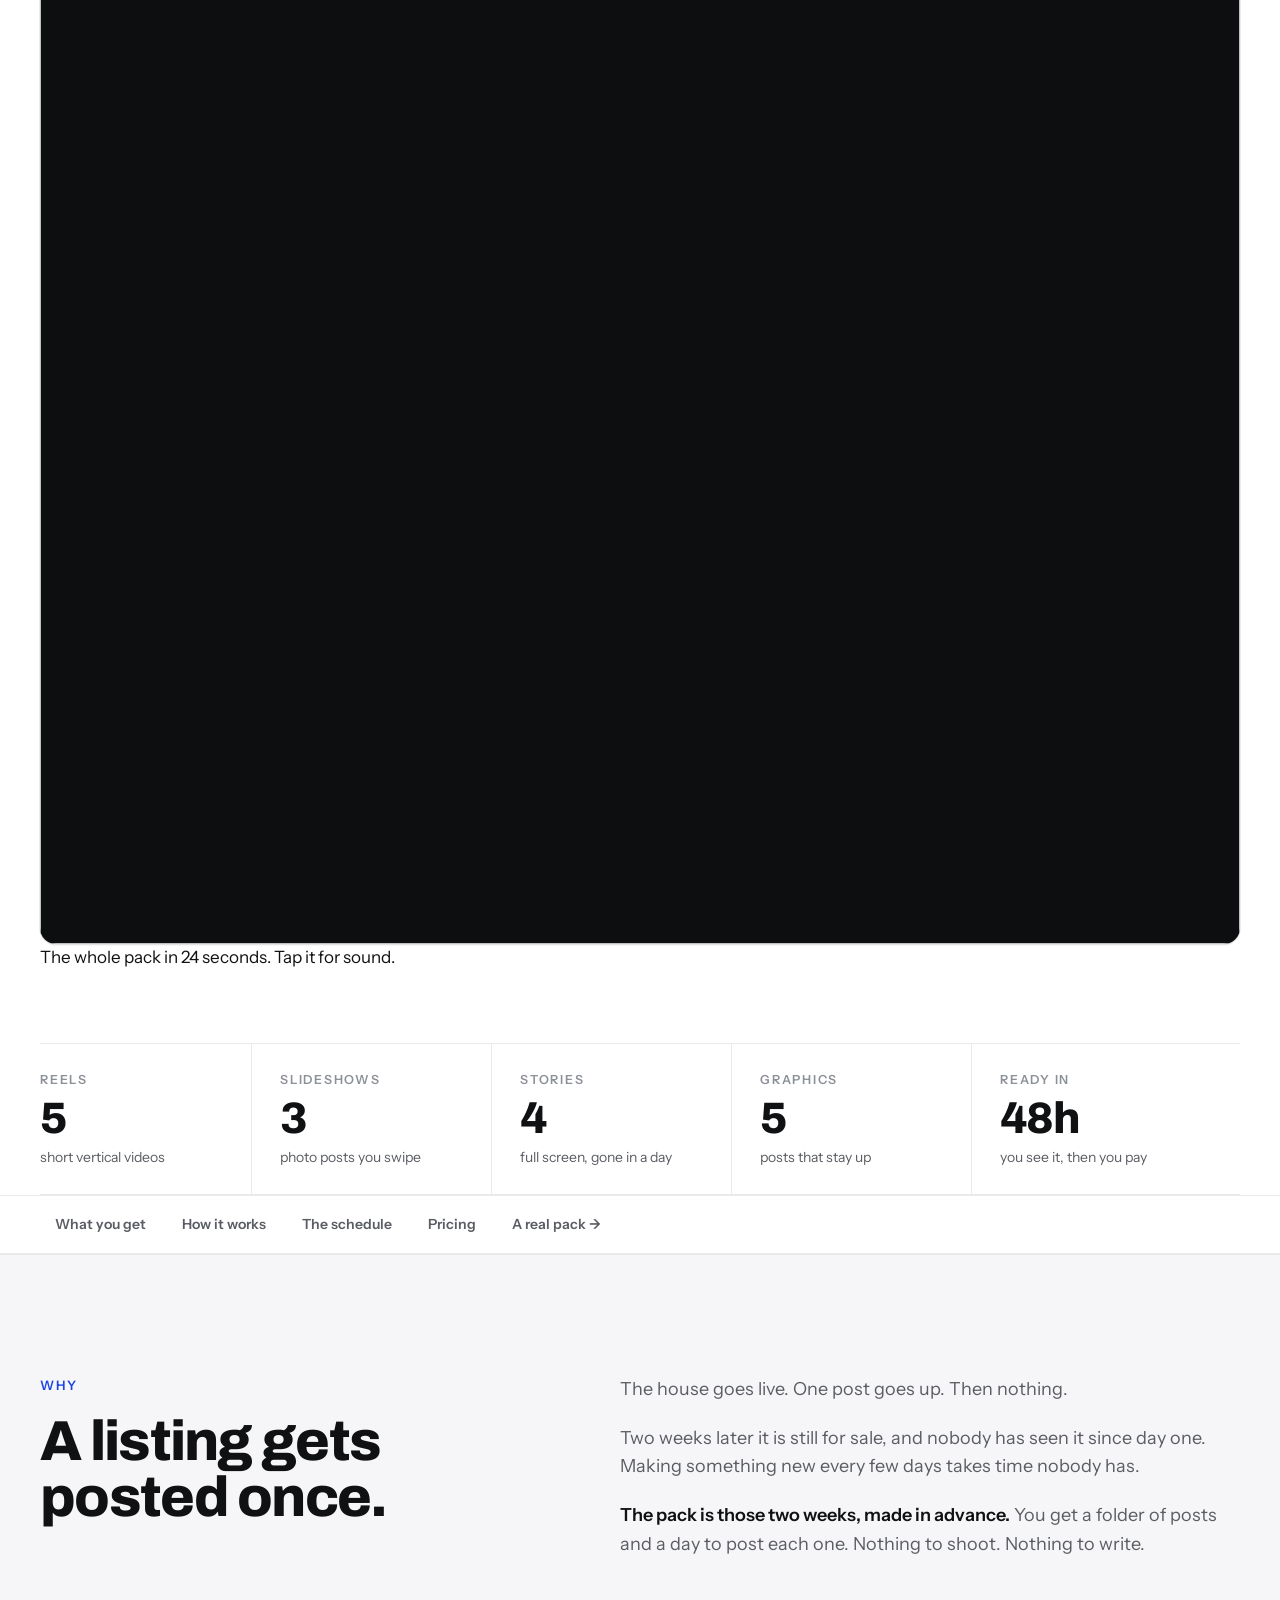
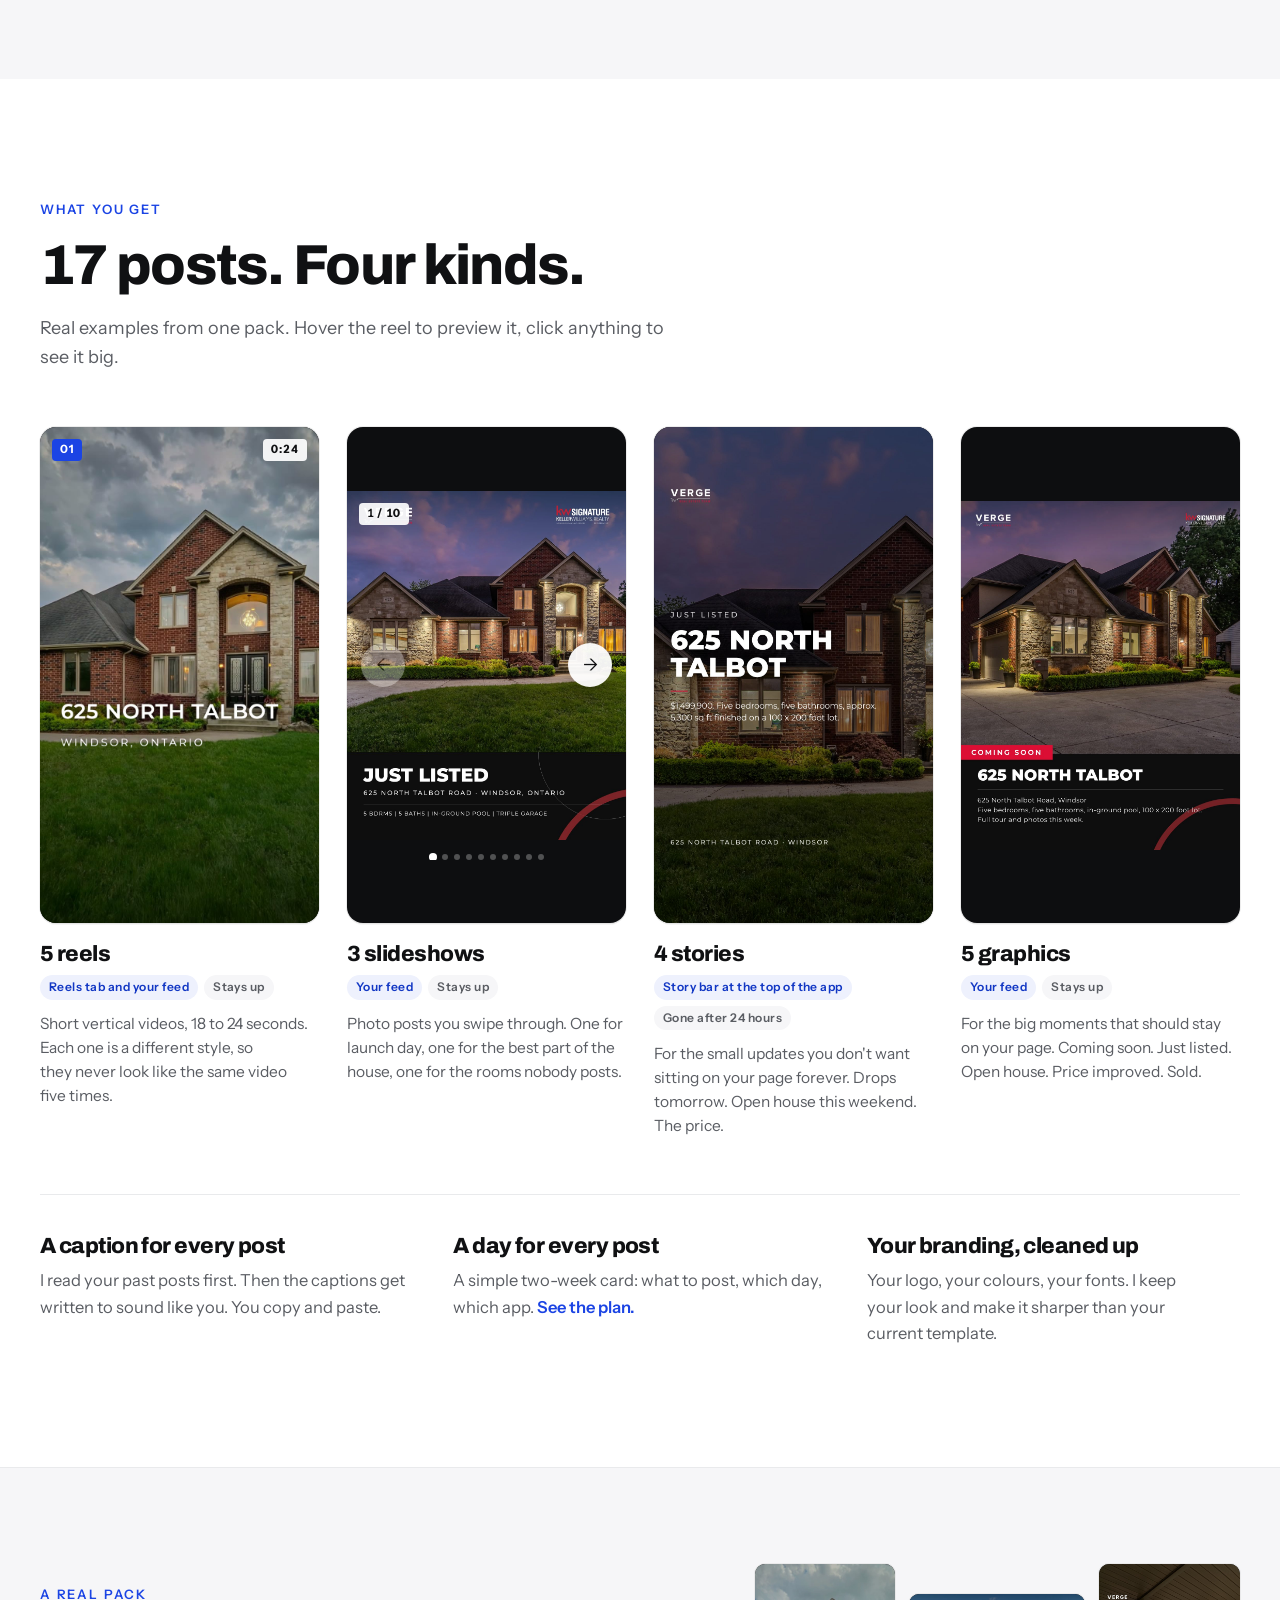
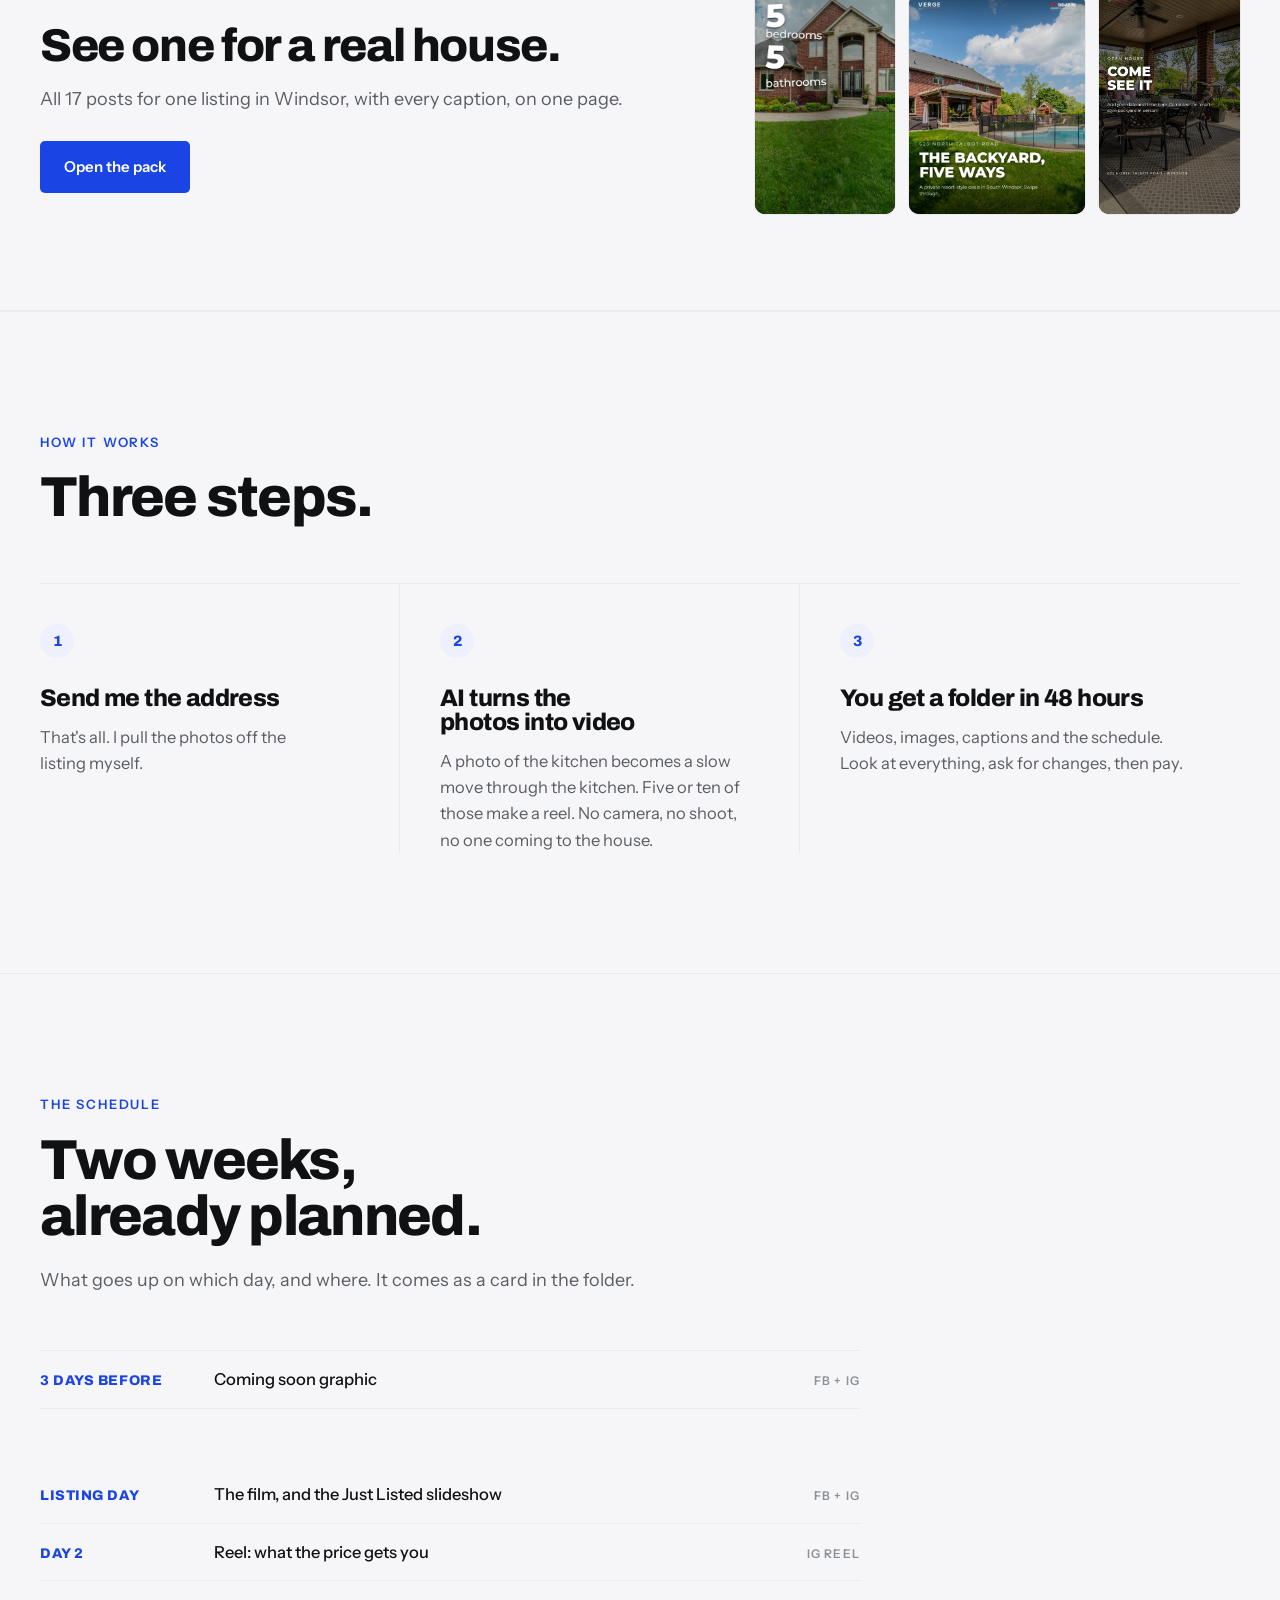
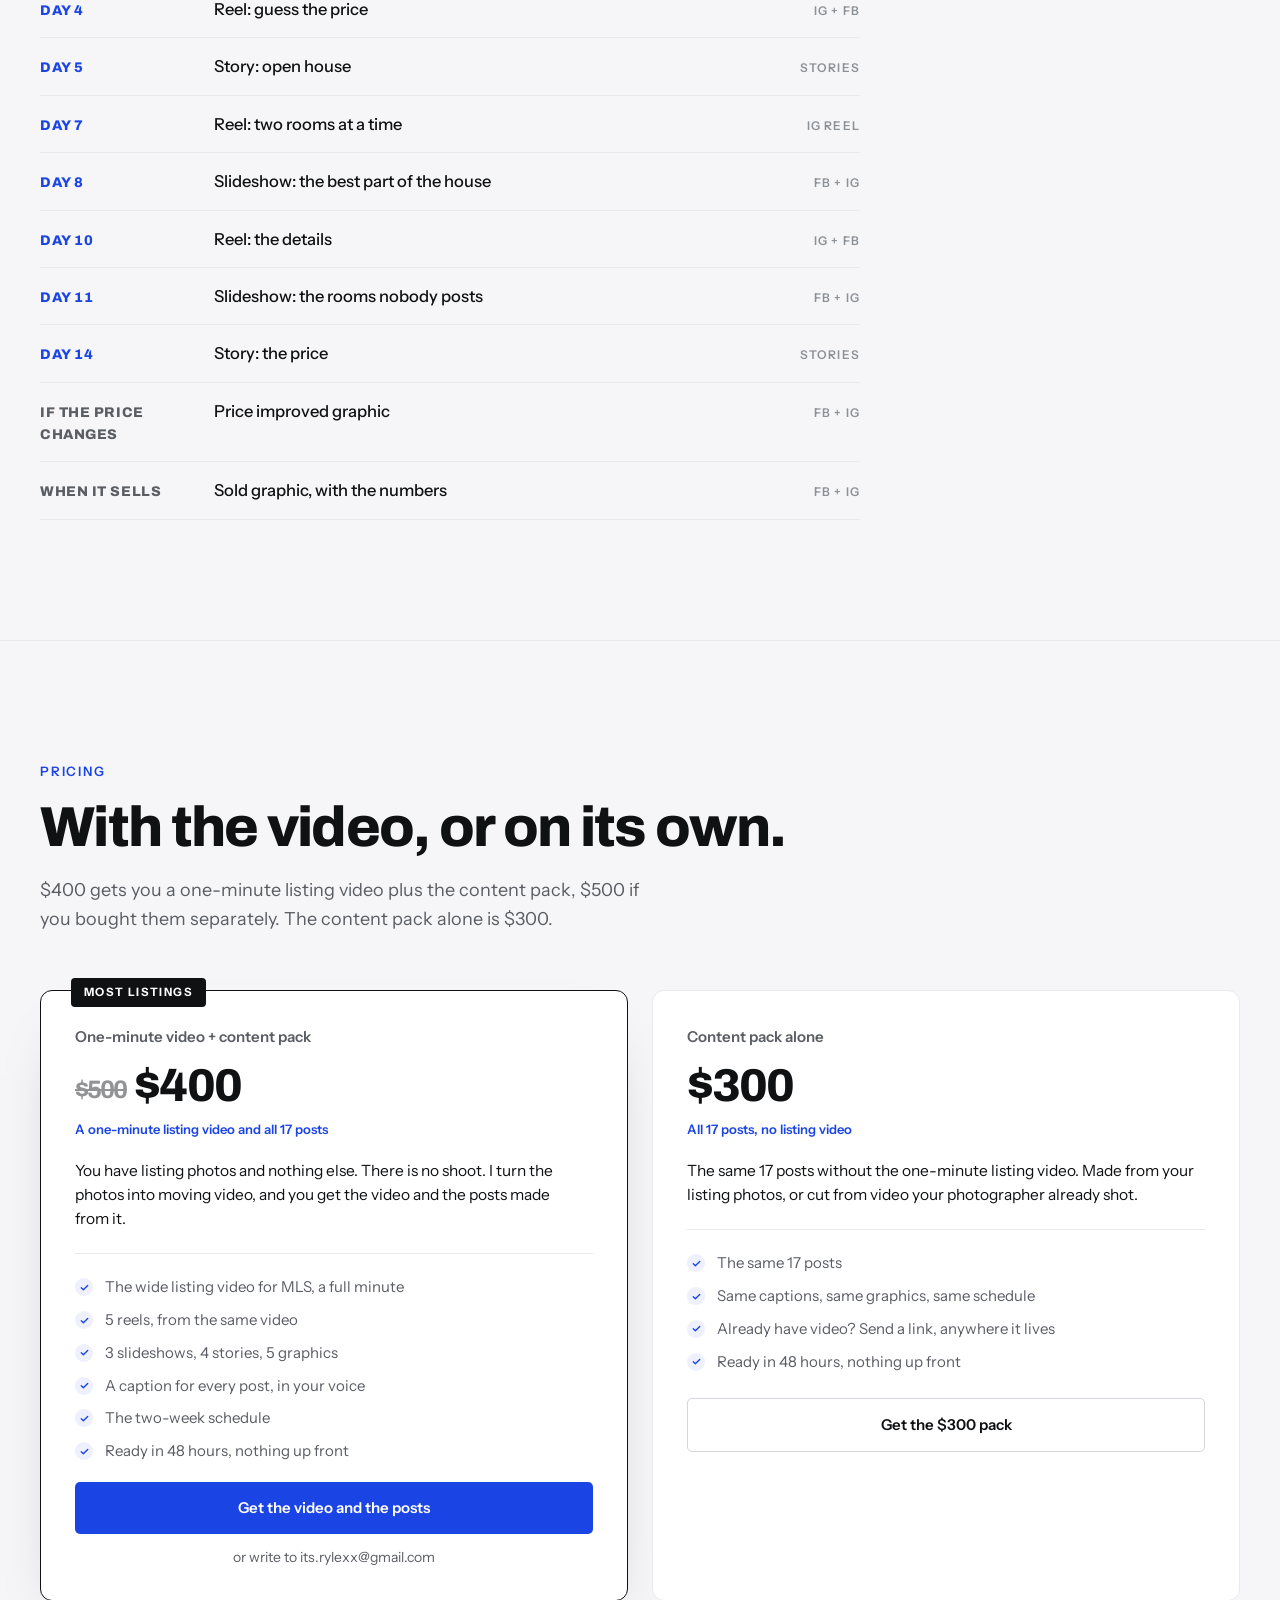
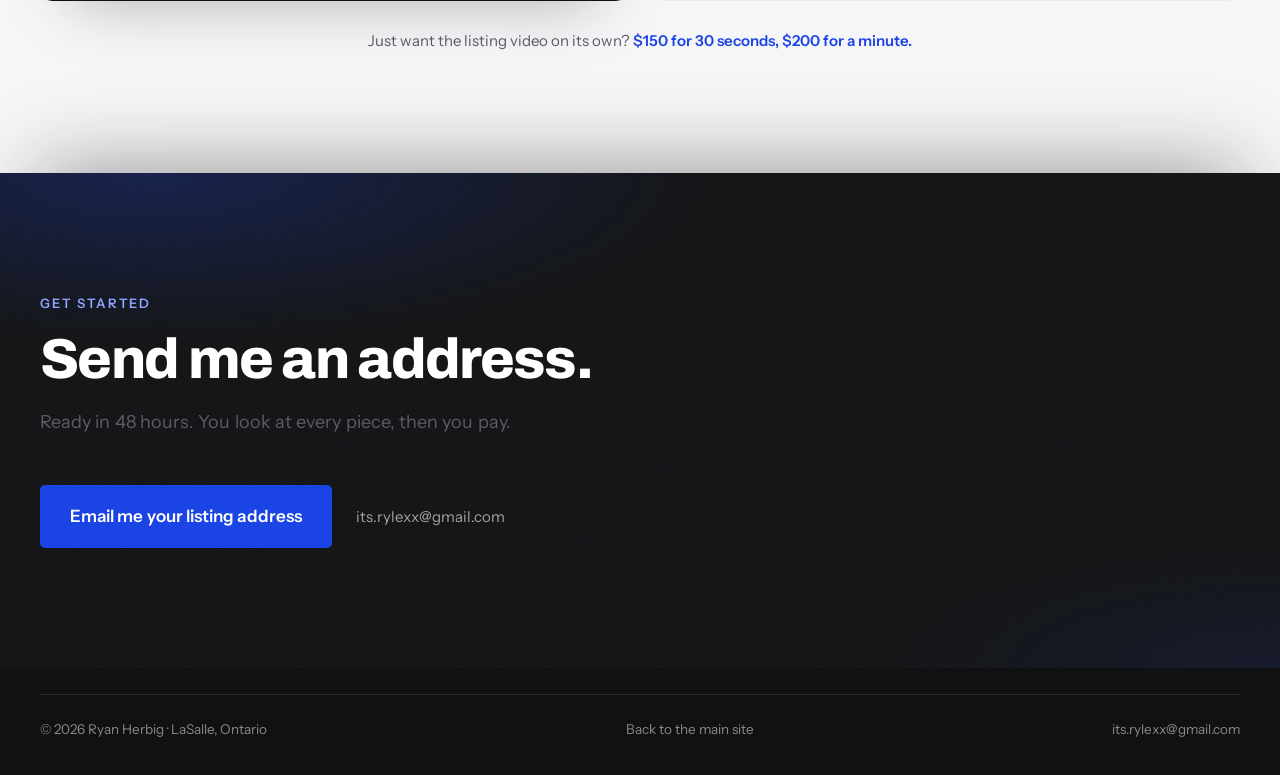
==== commit 6c3ecaaa: "site: bundle shows a one-minute video, $500 struck to $400; content pack alone $300" ====
--- a/pack/index.html
+++ b/pack/index.html
@@ -5,9 +5,9 @@
 <meta name="viewport" content="width=device-width, initial-scale=1, viewport-fit=cover">
 <meta name="theme-color" content="#FFFFFF">
 <title>The Listing Content Pack · Ryan Herbig</title>
-<meta name="description" content="One listing, seventeen pieces, two weeks of posts. Five reels built by AI from your listing photos, three slideshows for Instagram and Facebook, four stories, five graphics, a caption for each one in your voice, and a posting schedule. $350, or $250 from footage you already have.">
+<meta name="description" content="One listing, seventeen pieces, two weeks of posts. Five reels built by AI from your listing photos, three slideshows for Instagram and Facebook, four stories, five graphics, a caption for each one in your voice, and a posting schedule. $400 for a one-minute listing video and all 17 posts ($500 separately), or $300 for the content pack alone.">
 <meta property="og:title" content="The Listing Content Pack · Ryan Herbig">
-<meta property="og:description" content="One listing, seventeen pieces, two weeks of posts. Five reels built by AI from your listing photos, three slideshows for Instagram and Facebook, four stories, five graphics, a caption for each one in your voice, and a posting schedule. $350, or $250 from footage you already have.">
+<meta property="og:description" content="One listing, seventeen pieces, two weeks of posts. Five reels built by AI from your listing photos, three slideshows for Instagram and Facebook, four stories, five graphics, a caption for each one in your voice, and a posting schedule. $400 for a one-minute listing video and all 17 posts ($500 separately), or $300 for the content pack alone.">
 <meta property="og:image" content="https://ryanherbig.ca/pack/assets/c1/01_cover.jpg">
 <link rel="preconnect" href="https://fonts.googleapis.com">
 <link rel="preconnect" href="https://fonts.gstatic.com" crossorigin>
@@ -35,20 +35,33 @@
 <!-- ============================ PAGE HEAD ============================ -->
 <section class="hero pack-hero">
   <div class="container">
-    <p class="kicker mask"><span>The content pack &middot; $350 &middot; nothing up front</span></p>
+    <p class="kicker mask"><span>The video and the posts &middot; $400 &middot; nothing up front</span></p>
     <h1 class="hero-title">
       <span class="mask"><span>One listing,</span></span>
       <span class="mask"><span><em>two weeks of posts.</em></span></span>
     </h1>
     <div class="hero-row">
-      <p class="hero-sub fade">I turn your listing photos into 17 posts: 5 reels, 3 slideshows, 4 stories and
-      5 graphics. Each one comes with a caption and a day to post it. Ready in 48 hours. You see all of it
-      before you pay.</p>
+      <p class="hero-sub fade">I turn your listing photos into the wide listing video for MLS plus 17 posts:
+      5 reels, 3 slideshows, 4 stories and 5 graphics. Each post comes with a caption and a day to post it.
+      Ready in 48 hours. You see all of it before you pay.</p>
       <div class="hero-actions fade">
         <a class="btn btn-primary" href="mailto:its.rylexx@gmail.com?subject=Content%20pack&amp;body=Address%3A%0A%0AMLS%20link%20(if%20you%20have%20one)%3A%0A%0AName%20and%20brokerage%3A%0A">Get a pack for your listing</a>
         <a class="btn btn-ghost" href="625-north-talbot/">See a real one</a>
       </div>
     </div>
+    <div class="hero-ad fade">
+      <article class="phone hero-ad-phone" data-video="assets/ad/pack-ad.mp4" data-portrait="1"
+               data-title="The content pack, in 24 seconds" tabindex="0" role="button"
+               aria-label="Play: the content pack in 24 seconds">
+        <div class="phone-screen">
+          <img src="assets/ad/pack-ad.jpg" alt="" width="1080" height="1920">
+          <video muted playsinline loop preload="none" data-src="assets/ad/pack-ad_540.mp4"></video>
+          <span class="phone-dur">0:24</span>
+        </div>
+      </article>
+      <p class="hero-ad-cap">The whole pack in 24 seconds. <span>Tap it for sound.</span></p>
+    </div>
+
     <dl class="stats fade">
       <div><dt>Reels</dt><dd><span data-count="5">0</span></dd><span class="stat-sub">short vertical videos</span></div>
       <div><dt>Slideshows</dt><dd><span data-count="3">0</span></dd><span class="stat-sub">photo posts you swipe</span></div>
@@ -231,43 +244,45 @@
   <div class="container">
     <div class="sec-head reveal">
       <p class="eyebrow">Pricing</p>
-      <h2>One pack. Two ways to make it.</h2>
-      <p class="sec-sub">$350 if I make the video from your photos. $250 if you already have video of the house.</p>
+      <h2>With the video, or on its own.</h2>
+      <p class="sec-sub">$400 gets you a one-minute listing video plus the content pack, $500 if you bought them separately. The content pack alone is $300.</p>
     </div>
     <div class="plans plans-2">
       <article class="plan is-featured reveal">
         <p class="plan-flag">Most listings</p>
-        <p class="plan-name">Made from your listing photos</p>
-        <p class="plan-price">$350</p>
-        <p class="plan-terms">AI builds the moving clips from your stills</p>
-        <p class="plan-desc">You have listing photos and nothing else. I make all 17 posts from them.</p>
+        <p class="plan-name">One-minute video + content pack</p>
+        <p class="plan-price"><span class="price-was">$500</span>$400</p>
+        <p class="plan-terms">A one-minute listing video and all 17 posts</p>
+        <p class="plan-desc">You have listing photos and nothing else. There is no shoot. I turn the photos
+        into moving video, and you get the video and the posts made from it.</p>
         <ul class="plan-list">
-          <li>5 reels, made from your photos</li>
+          <li>The wide listing video for MLS, a full minute</li>
+          <li>5 reels, from the same video</li>
           <li>3 slideshows, 4 stories, 5 graphics</li>
           <li>A caption for every post, in your voice</li>
           <li>The two-week schedule</li>
           <li>Ready in 48 hours, nothing up front</li>
         </ul>
-        <a class="btn btn-primary" href="mailto:its.rylexx@gmail.com?subject=Content%20pack&amp;body=Address%3A%0A%0AMLS%20link%20(if%20you%20have%20one)%3A%0A%0AName%20and%20brokerage%3A%0A">Get the $350 pack</a>
+        <a class="btn btn-primary" href="mailto:its.rylexx@gmail.com?subject=Content%20pack&amp;body=Address%3A%0A%0AMLS%20link%20(if%20you%20have%20one)%3A%0A%0AName%20and%20brokerage%3A%0A">Get the video and the posts</a>
         <span class="mail-line">or write to its.rylexx@gmail.com</span>
       </article>
       <article class="plan reveal">
-        <p class="plan-name">Made from footage you already have</p>
-        <p class="plan-price">$250</p>
-        <p class="plan-terms">Your photographer already shot the video</p>
-        <p class="plan-desc">Your photographer already shot video. I cut it into the same 17 posts, so it
-        costs less.</p>
+        <p class="plan-name">Content pack alone</p>
+        <p class="plan-price">$300</p>
+        <p class="plan-terms">All 17 posts, no listing video</p>
+        <p class="plan-desc">The same 17 posts without the one-minute listing video. Made from your listing
+        photos, or cut from video your photographer already shot.</p>
         <ul class="plan-list">
-          <li>The same 17 posts, cut from your video</li>
+          <li>The same 17 posts</li>
           <li>Same captions, same graphics, same schedule</li>
-          <li>Send a link to the video, anywhere it lives</li>
+          <li>Already have video? Send a link, anywhere it lives</li>
           <li>Ready in 48 hours, nothing up front</li>
         </ul>
-        <a class="btn btn-ghost" href="mailto:its.rylexx@gmail.com?subject=Content%20pack%20from%20my%20footage&amp;body=Address%3A%0A%0ALink%20to%20your%20footage%20(Drive%2C%20Dropbox%2C%20anything)%3A%0A%0AName%20and%20brokerage%3A%0A">Get the $250 pack</a>
+        <a class="btn btn-ghost" href="mailto:its.rylexx@gmail.com?subject=Content%20pack%20alone&amp;body=Address%3A%0A%0AMLS%20link%20or%20footage%20link%20(if%20you%20have%20one)%3A%0A%0AName%20and%20brokerage%3A%0A">Get the $300 pack</a>
       </article>
     </div>
-    <p class="plans-note reveal">Just want one reel? $100, <a href="625-north-talbot/#menu">pick a format</a>.
-    Want the wide listing video for MLS? <a href="../video/">$150 for 30 seconds, $200 for a minute.</a></p>
+    <p class="plans-note reveal">Just want the listing video on its own?
+    <a href="../video/">$150 for 30 seconds, $200 for a minute.</a></p>
   </div>
 </section>
 
--- a/styles.css
+++ b/styles.css
@@ -461,6 +461,7 @@
 }
 .plan-flag b{font-weight:700;color:#fff}
 .plan-name{font-weight:600;font-size:15px;color:var(--soft)}
+.price-was{text-decoration:line-through;opacity:.45;font-size:.55em;font-weight:700;margin-right:.3em;vertical-align:.12em}
 .plan-price{font-family:var(--display);font-weight:800;font-size:46px;letter-spacing:-.04em;line-height:1;margin-top:14px;font-variant-numeric:tabular-nums}
 .plan-terms{font-size:13px;font-weight:600;color:var(--accent);margin-top:10px}
 .plan-desc{margin-top:20px;font-size:15.5px;color:var(--ink);line-height:1.55;min-height:0}
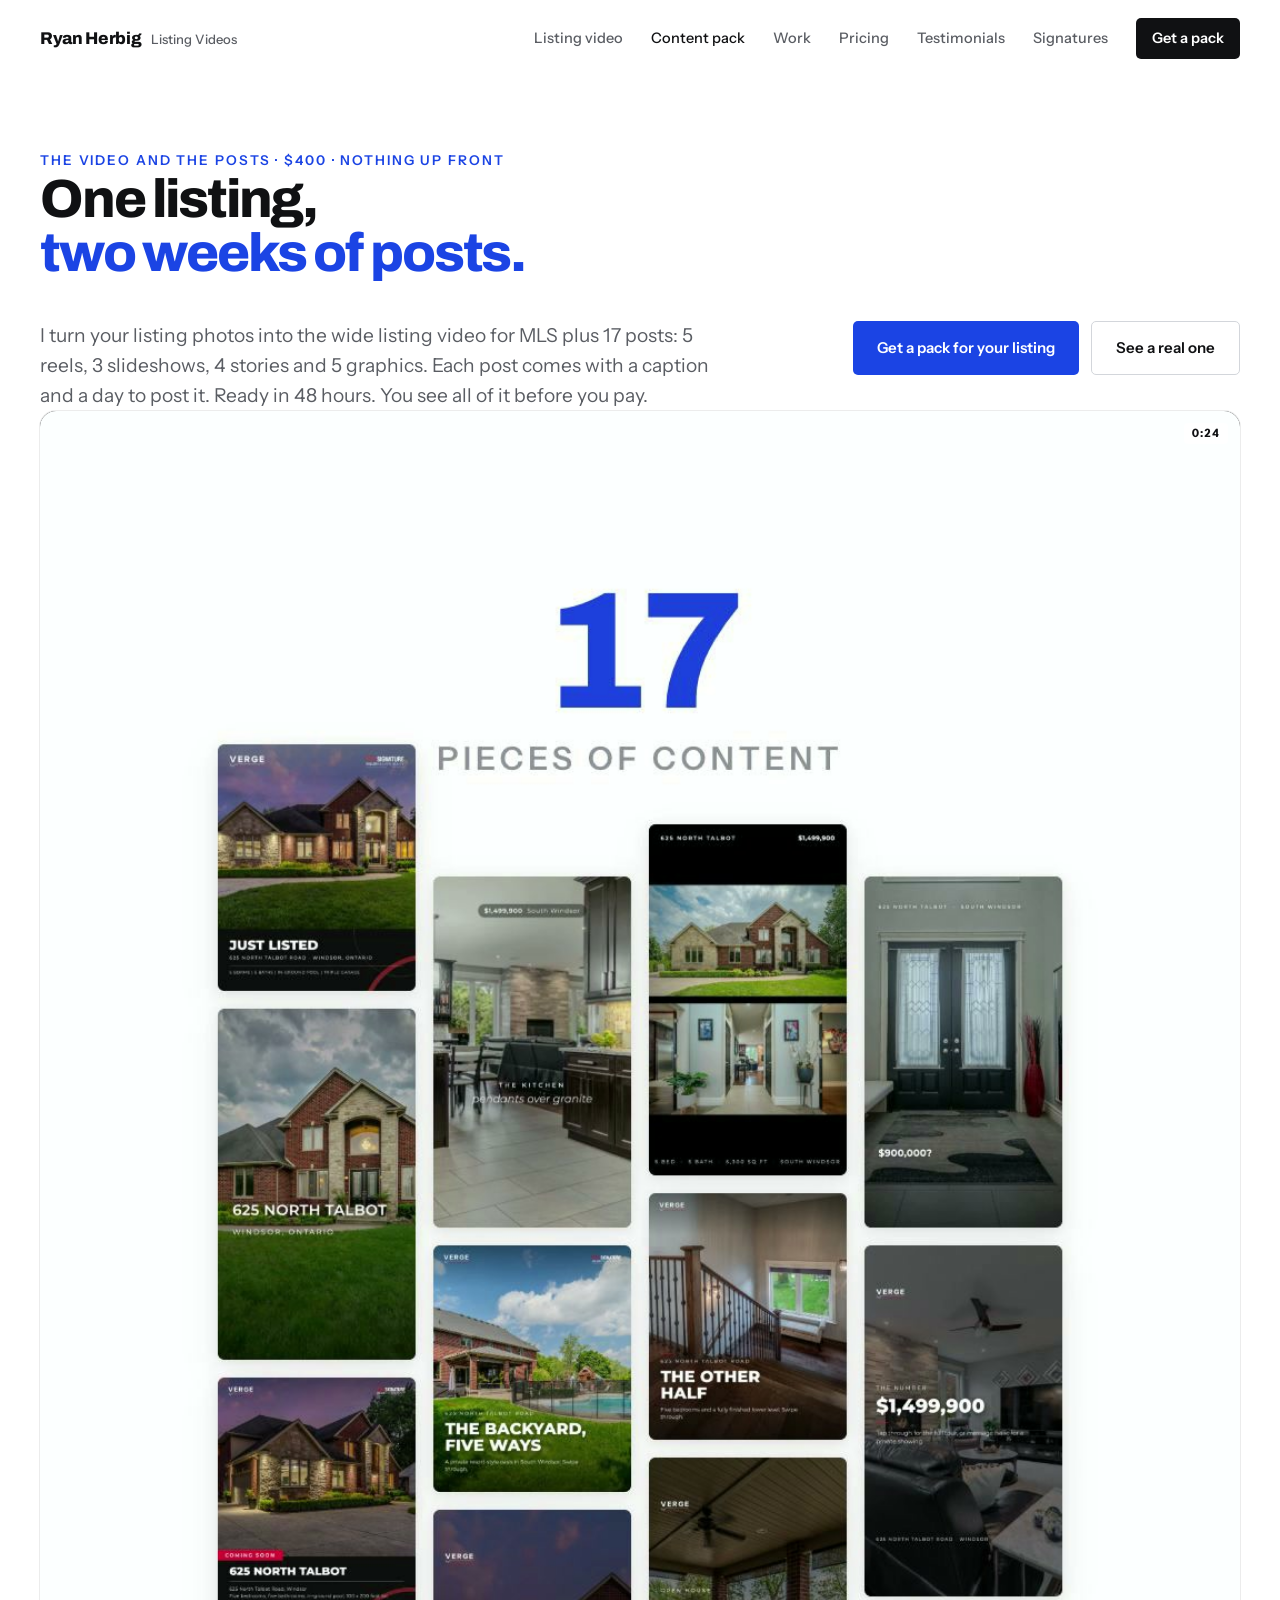
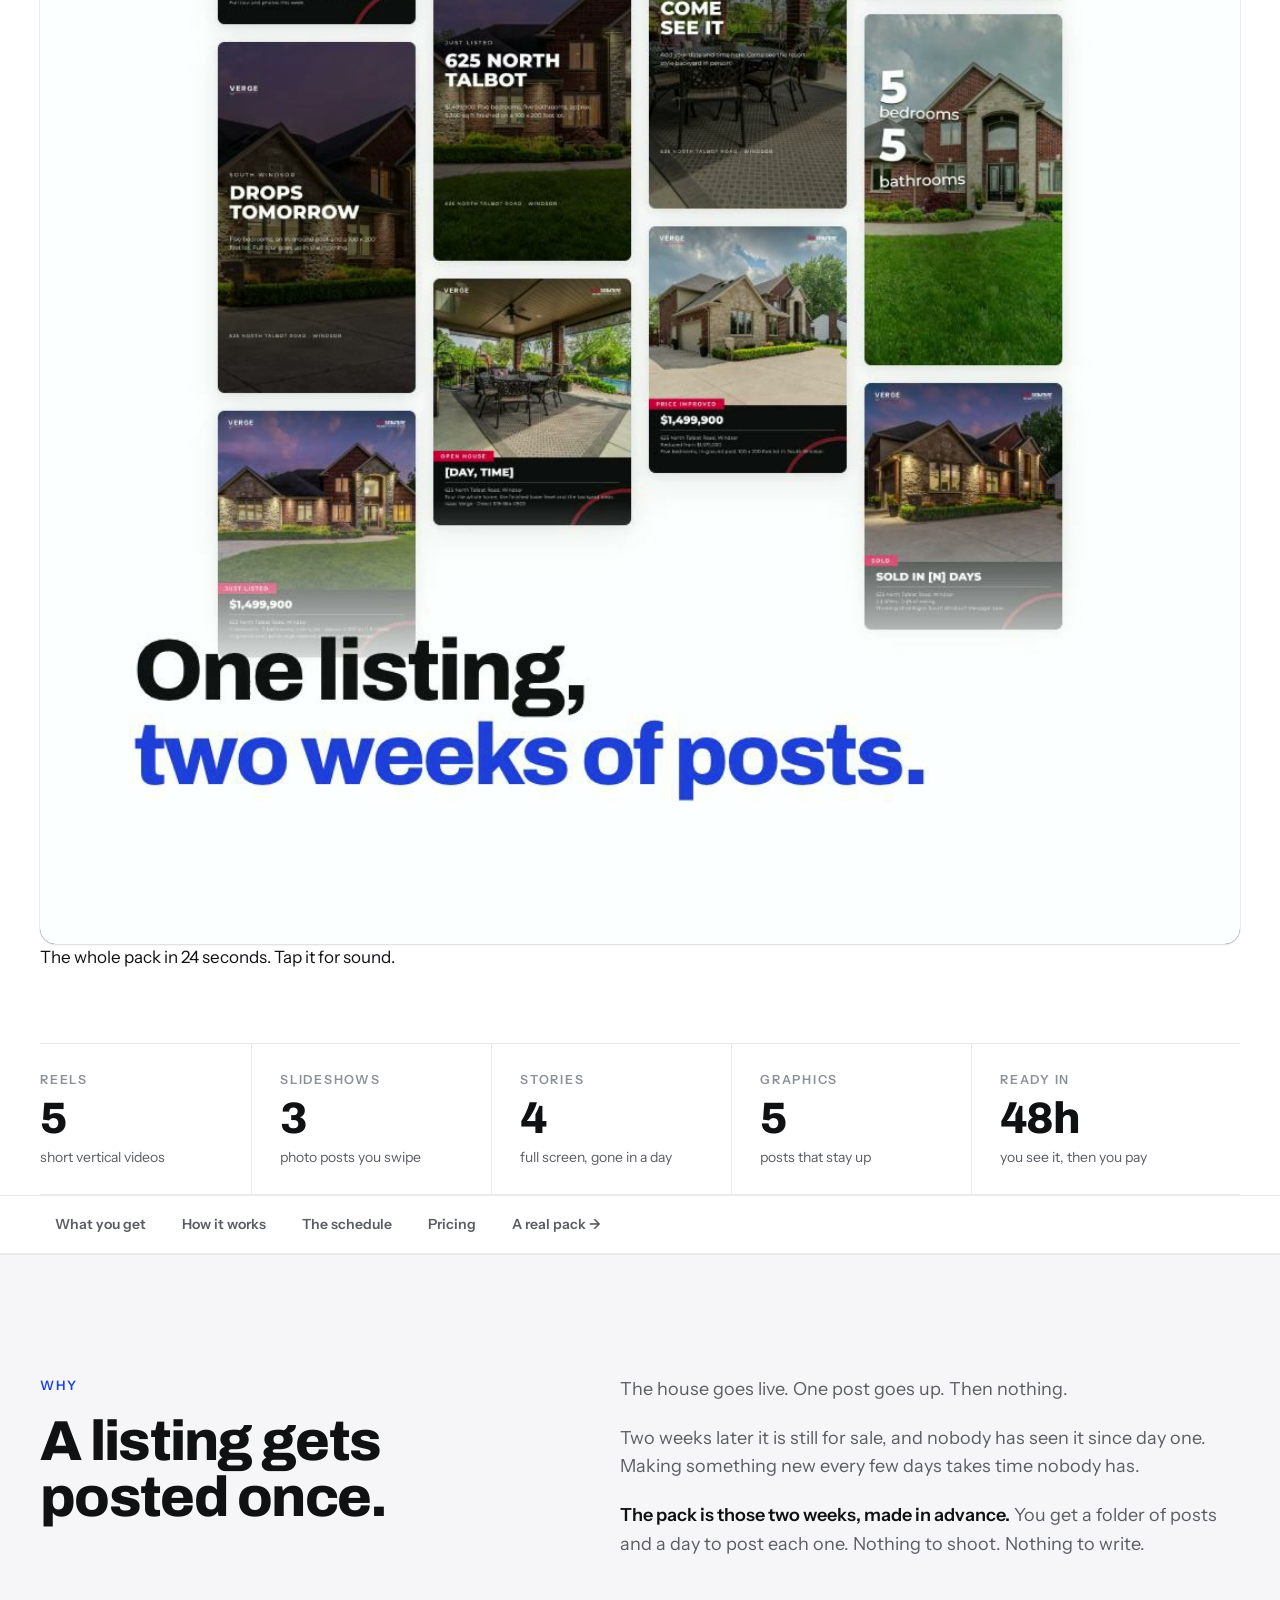
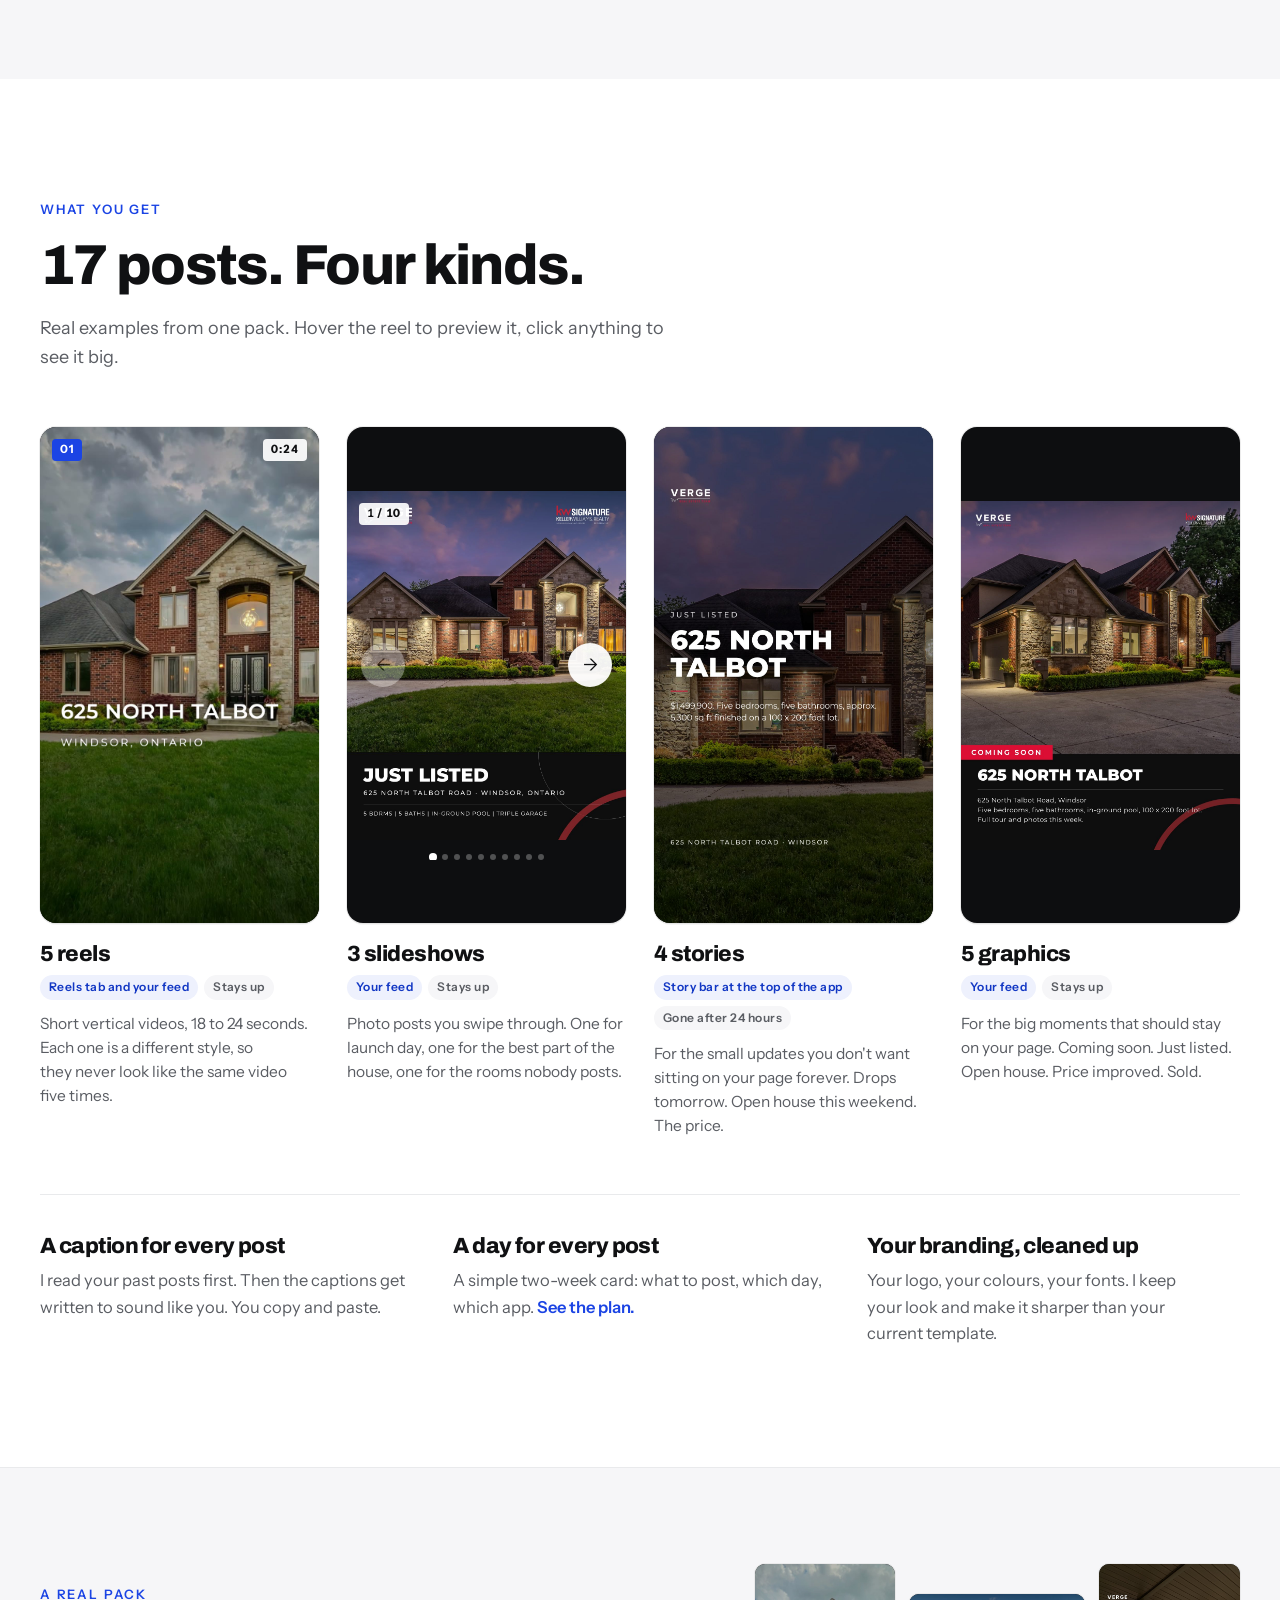
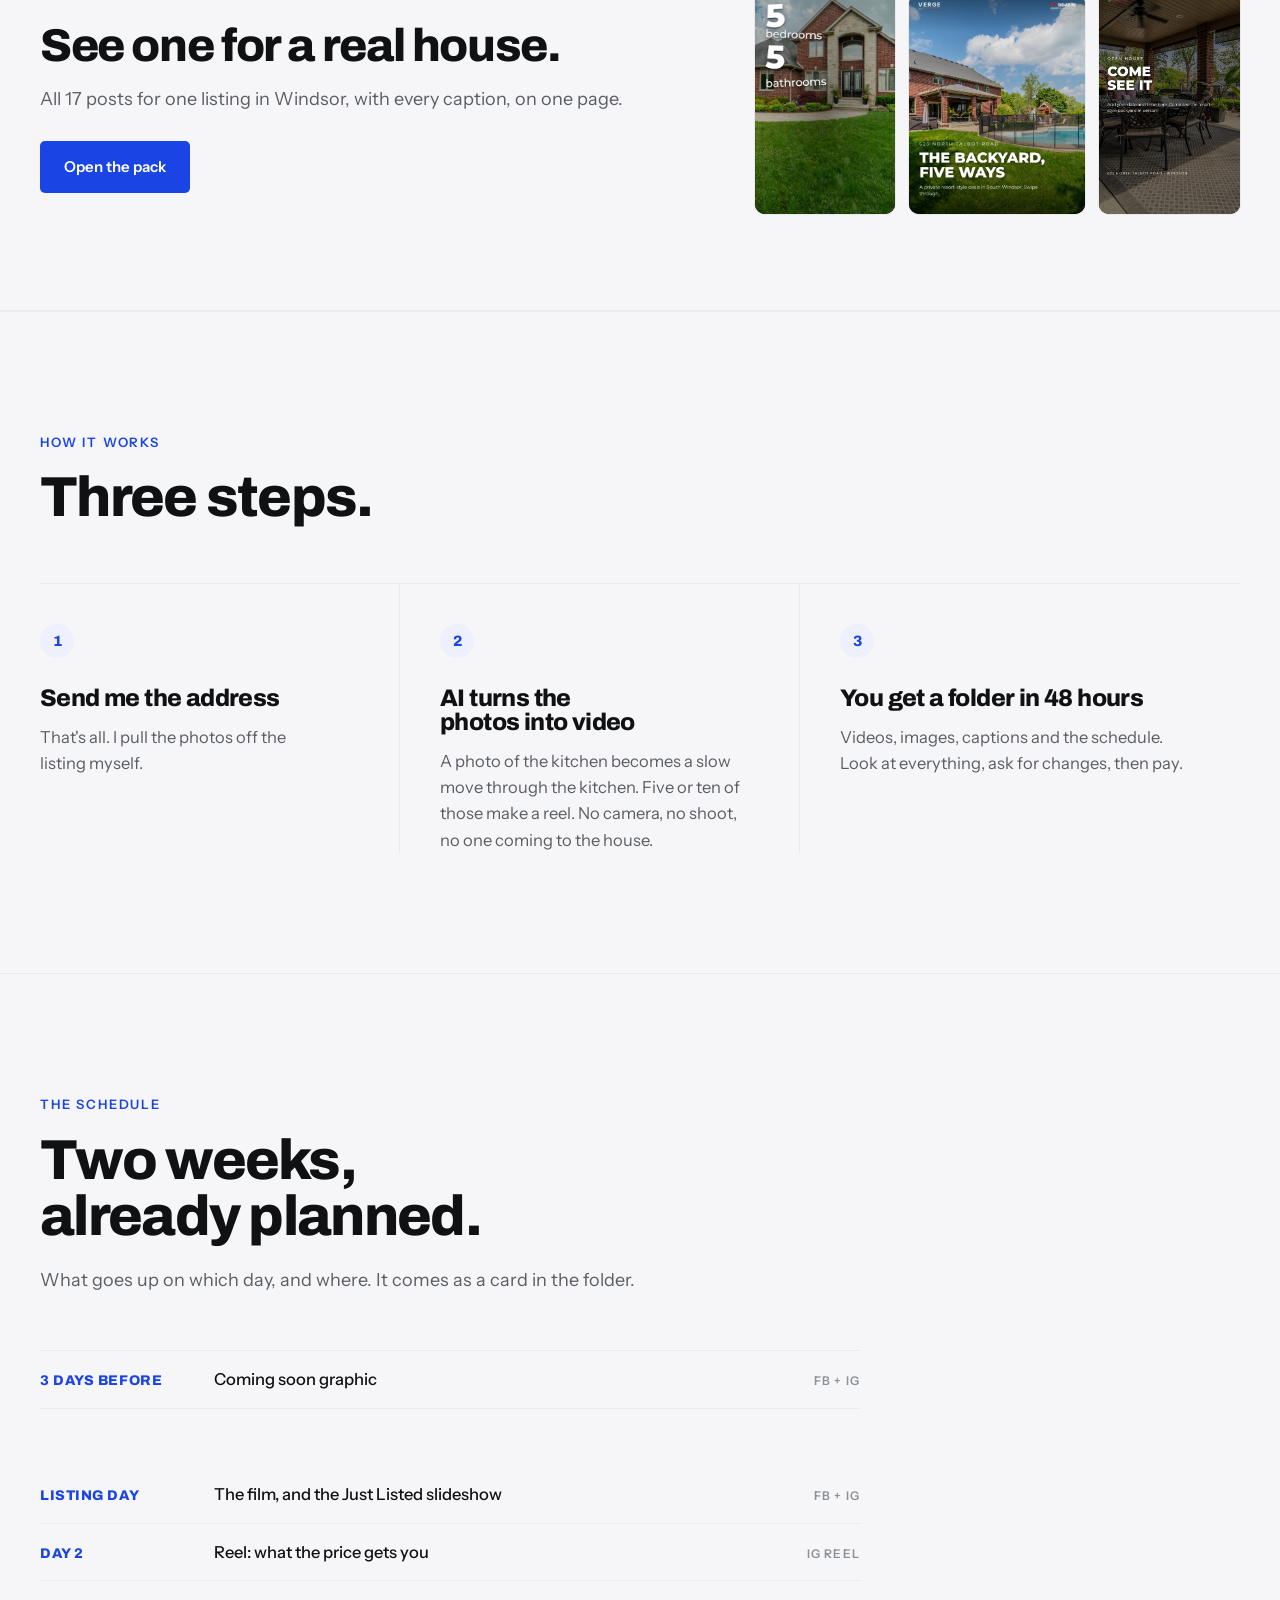
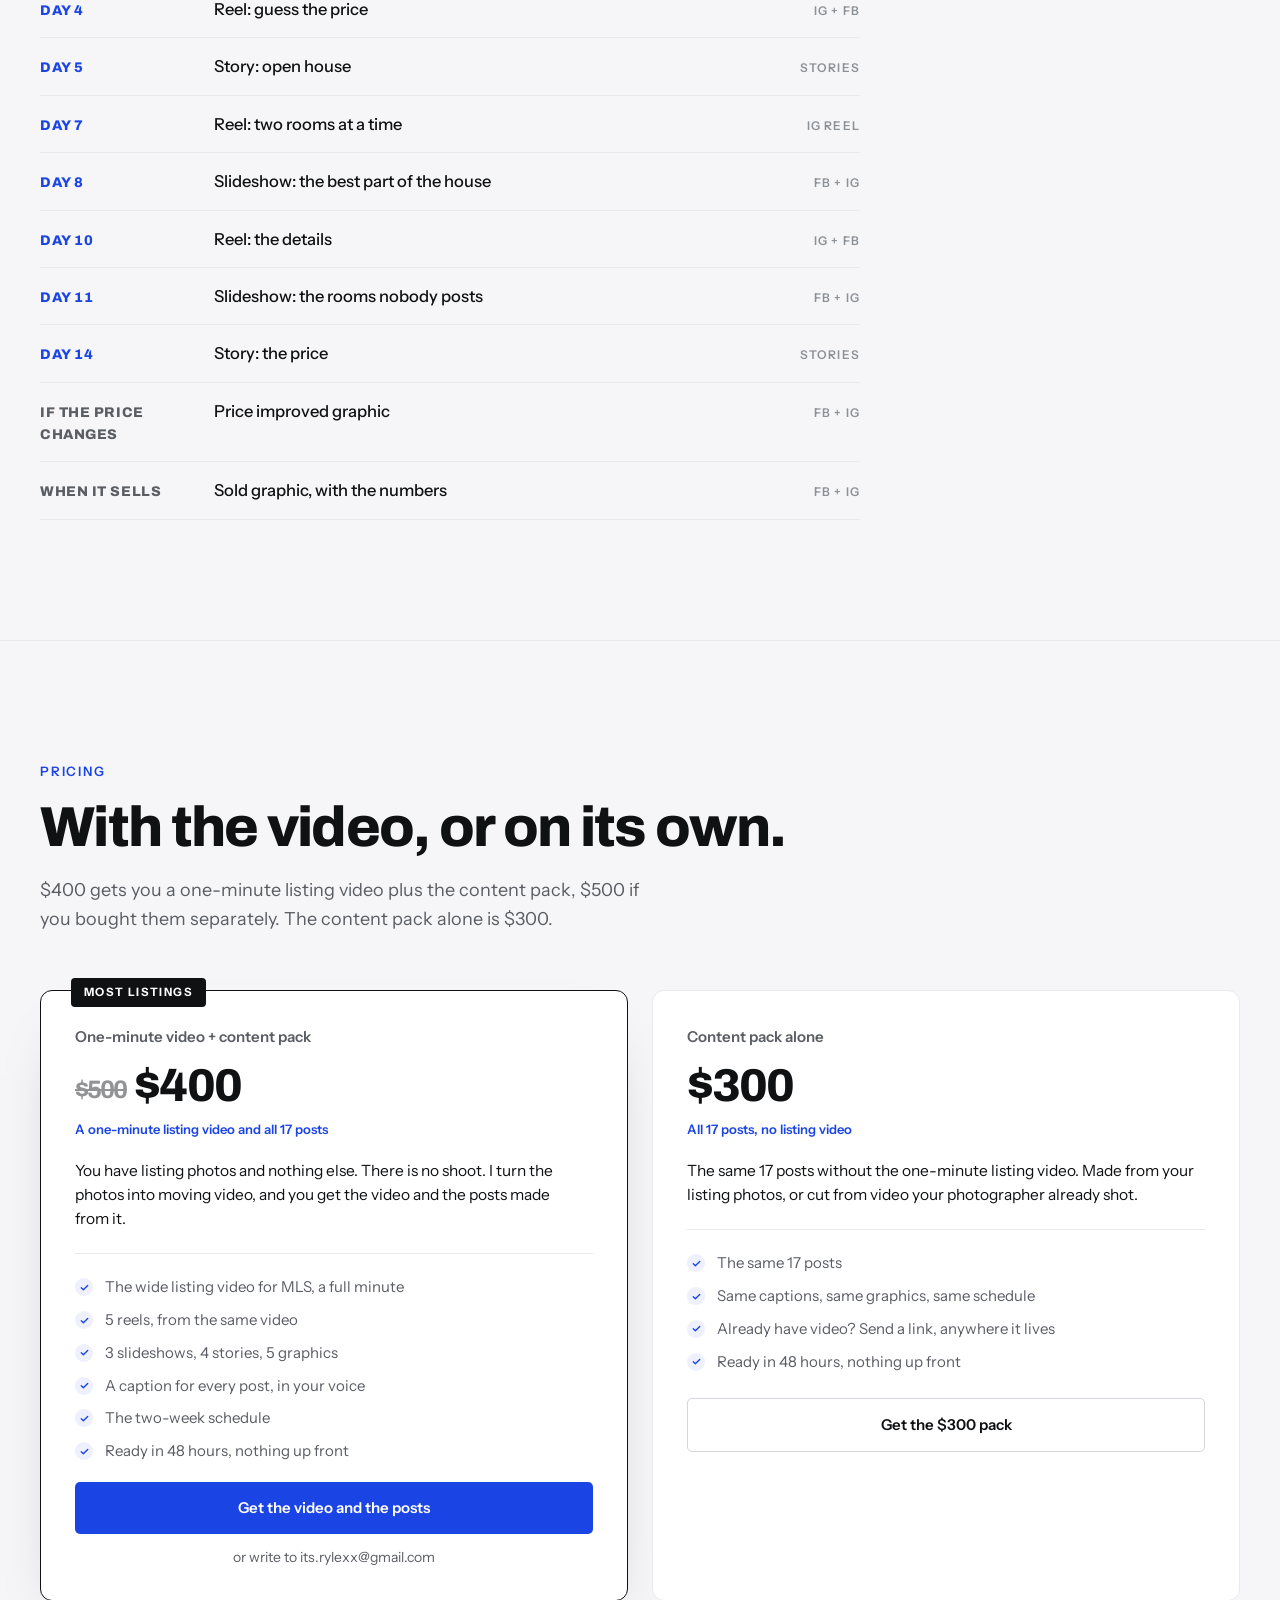
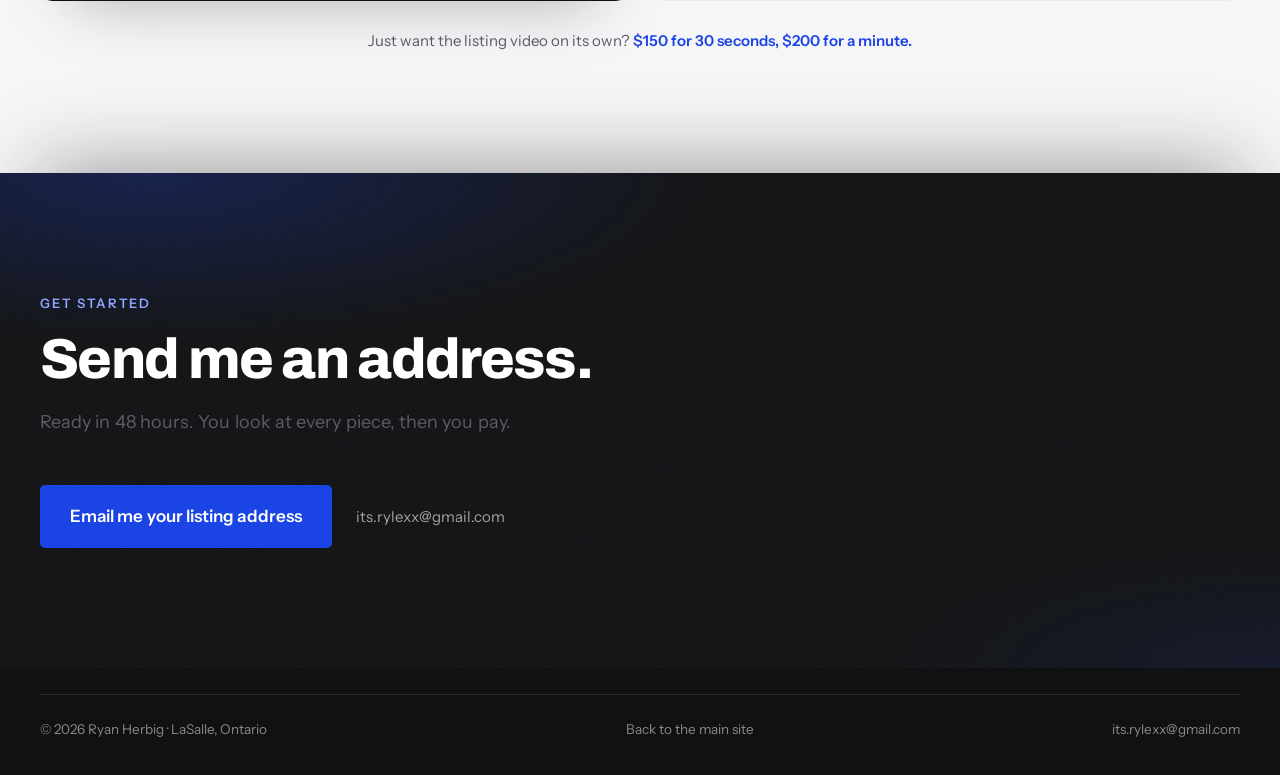
==== commit 3978714b: "nav: Signatures link in every top bar (phones show Signatures + CTA); signatures page links back to " ====
--- a/pack/index.html
+++ b/pack/index.html
@@ -26,6 +26,7 @@
     <a href="../video/#work">Work</a>
     <a class="nav-pricing" href="./#pricing">Pricing</a>
     <a href="../#clients">Testimonials</a>
+    <a class="nav-pricing nav-sig" href="../signatures/">Signatures</a>
     <a class="nav-cta" href="mailto:its.rylexx@gmail.com?subject=Content%20pack&amp;body=Address%3A%0A%0AMLS%20link%20(if%20you%20have%20one)%3A%0A%0AName%20and%20brokerage%3A%0A">Get a pack</a>
   </nav>
 </header>
--- a/styles.css
+++ b/styles.css
@@ -307,9 +307,9 @@
 @media (max-width:720px){
   :root{--gutter:20px}
   body{font-size:16px}
-  .section{padding:80px 0}
+  .section{padding:64px 0}
   .topbar{padding:14px var(--gutter)}
-  .topnav a:not(.nav-cta):not(.nav-pricing){display:none}
+  .topnav a:not(.nav-cta):not(.nav-sig){display:none}
   .topnav .nav-pricing{font-size:14px}
   .brand-sub{display:none}
   .hero{padding-top:112px}
@@ -323,6 +323,10 @@
   .steps{grid-template-columns:1fr}
   .step{border-right:0;margin-right:0;padding:32px 0 0;border-bottom:1px solid var(--line);padding-bottom:32px}
   .step:last-child{border-bottom:0}
+  .step{display:grid;grid-template-columns:34px 1fr;column-gap:16px;padding:22px 0}
+  .step-no{margin-bottom:0;grid-row:span 2}
+  .step h3{font-size:20px;margin:4px 0 6px}
+  .step p{grid-column:2}
   .duo{grid-template-columns:1fr;gap:14px;margin-top:56px}
   .duo-cap{text-align:left;font-size:14px}
   .duo.reveal .duo-side:nth-child(1),.duo.reveal .duo-side:nth-child(2){transform:translateY(18px)}
@@ -520,3 +524,5 @@
   .card-media{transition:none}
   .btn:hover{transform:none}
 }
+
+.brand-mark{width:26px;height:26px;border-radius:7px;flex:0 0 26px;margin-right:-1px}
